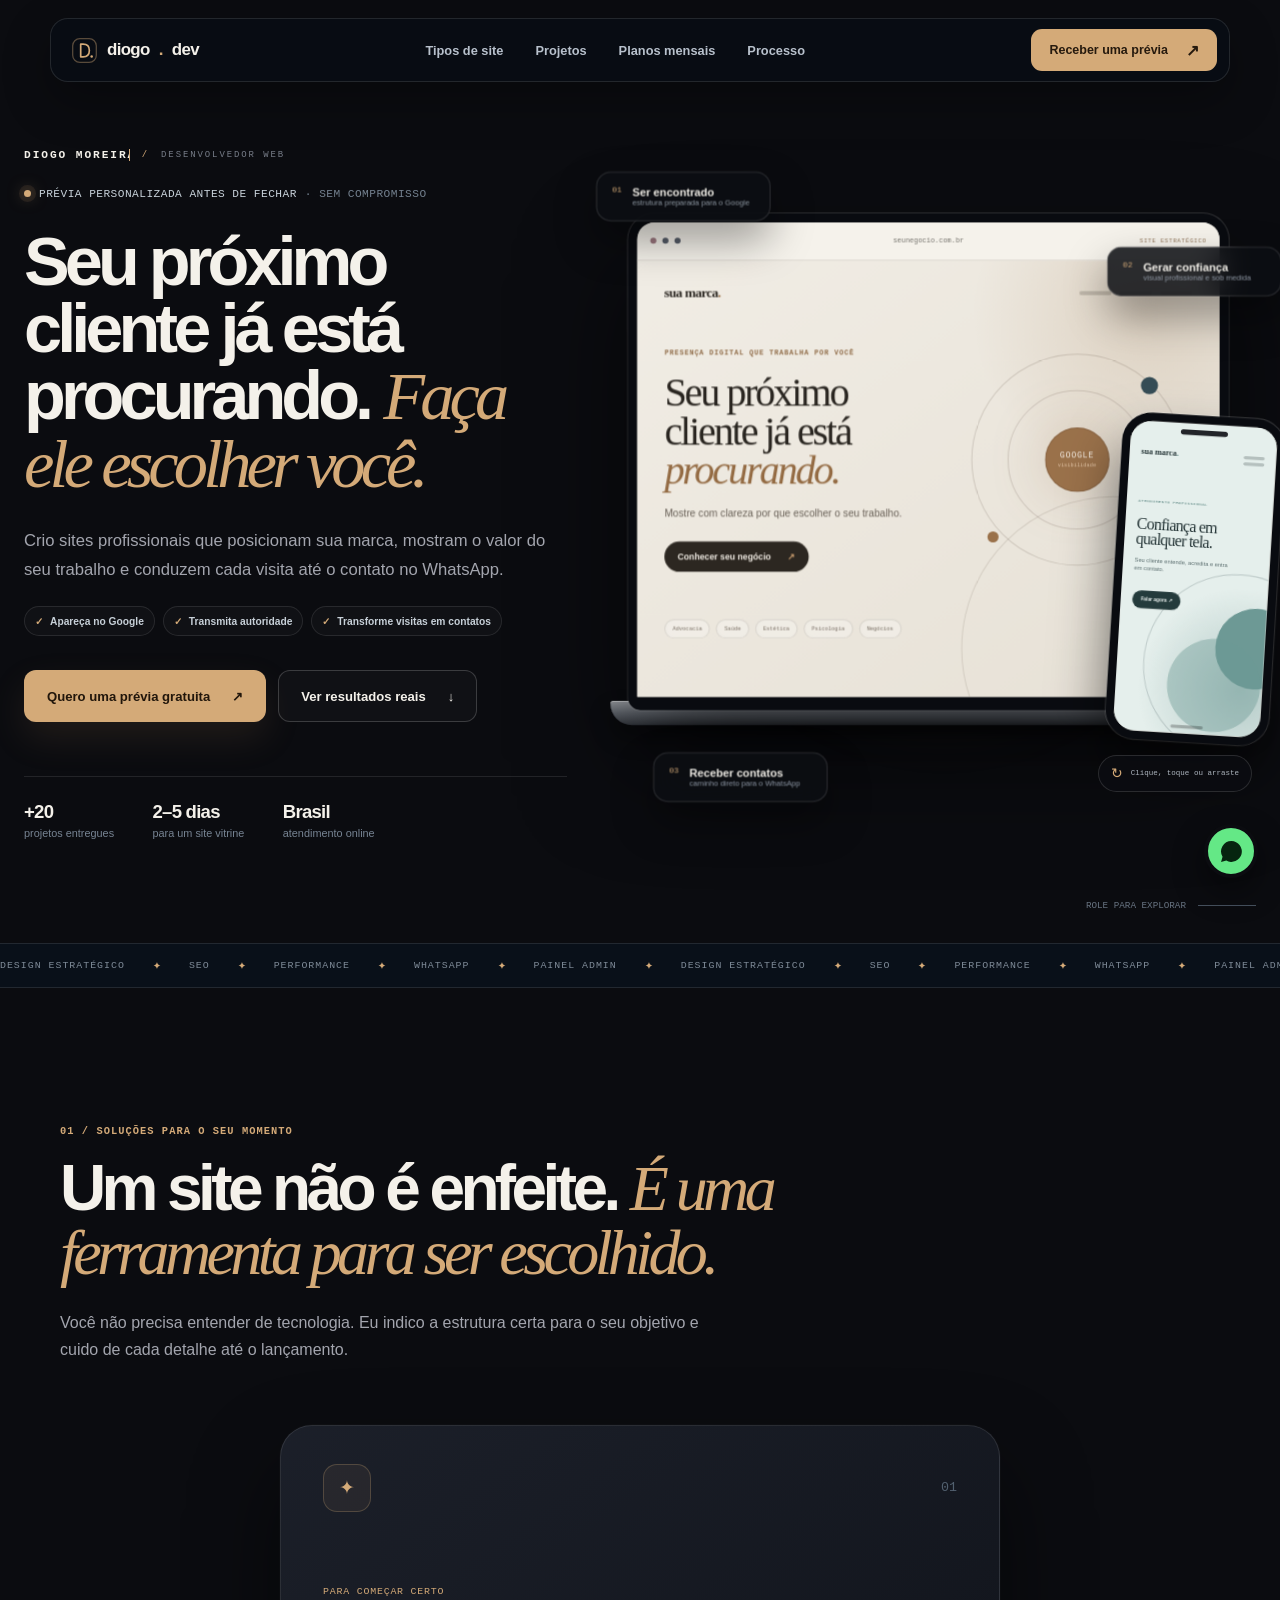
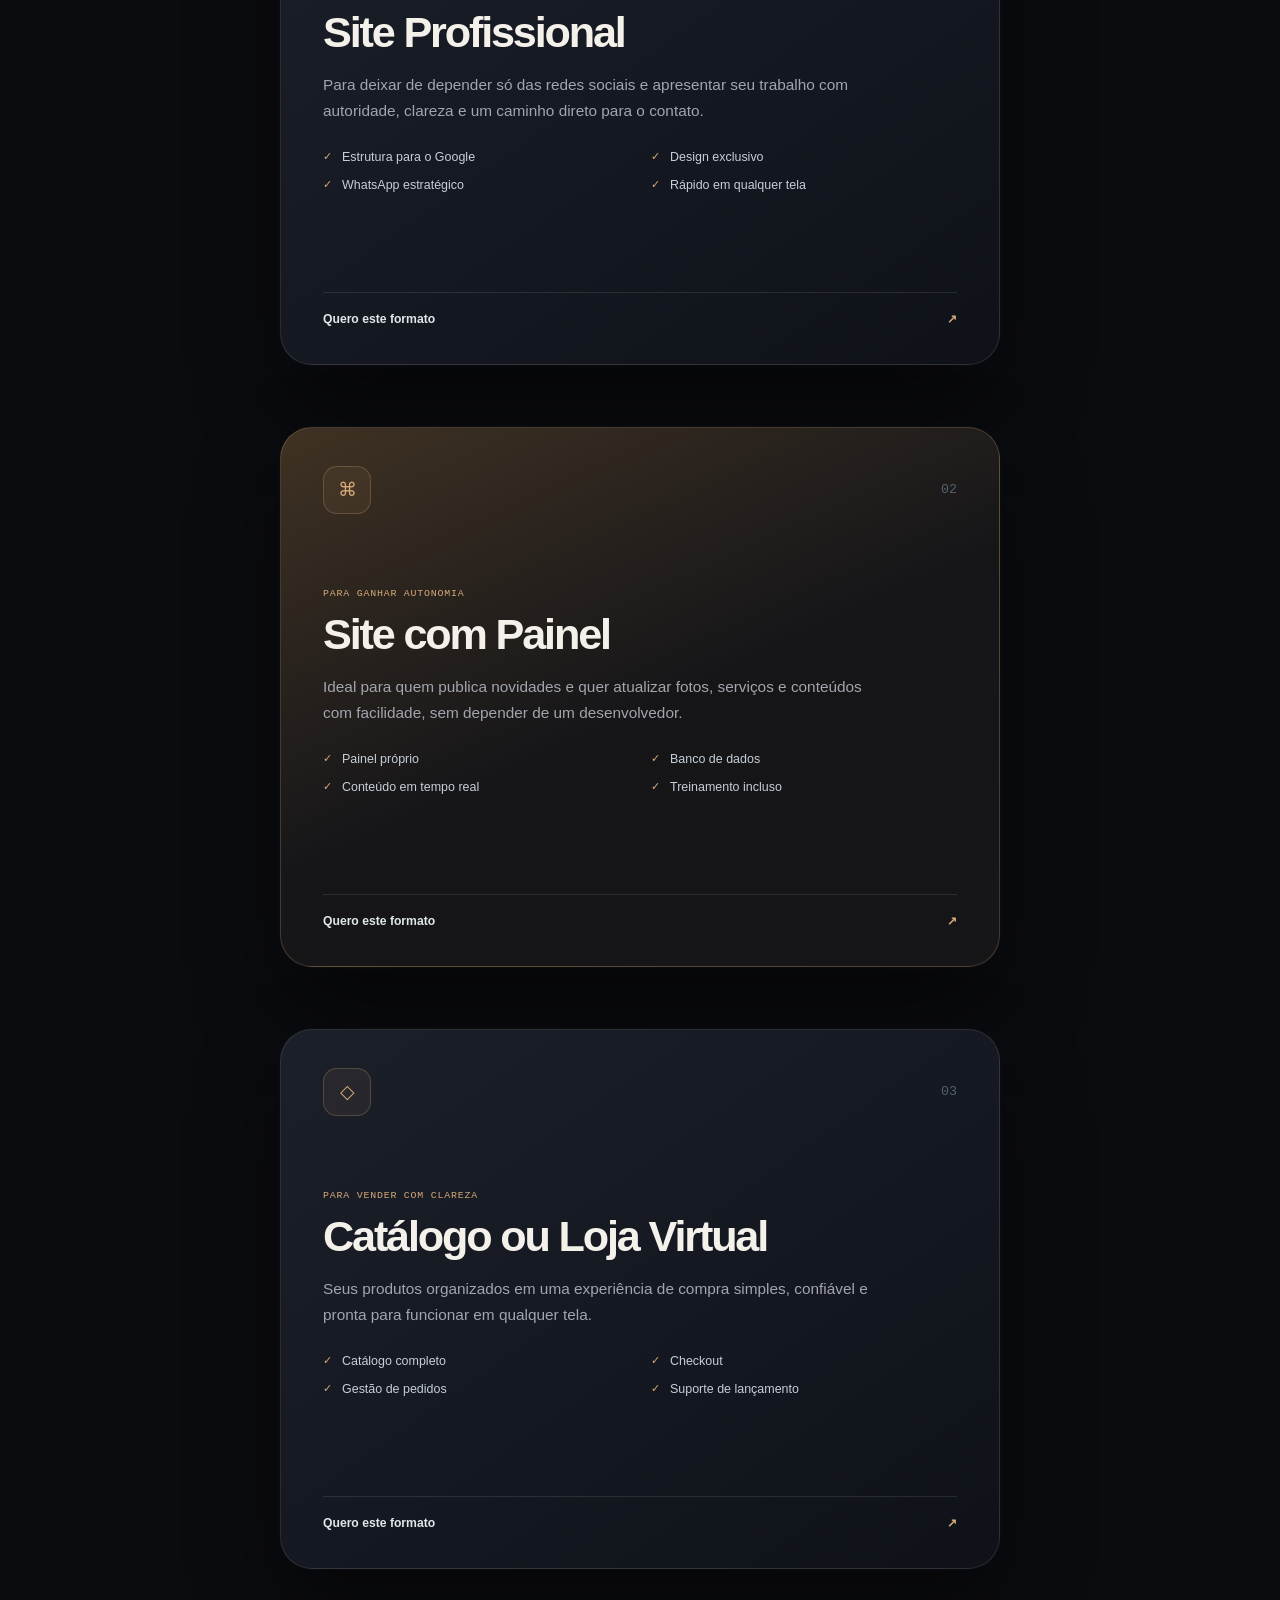
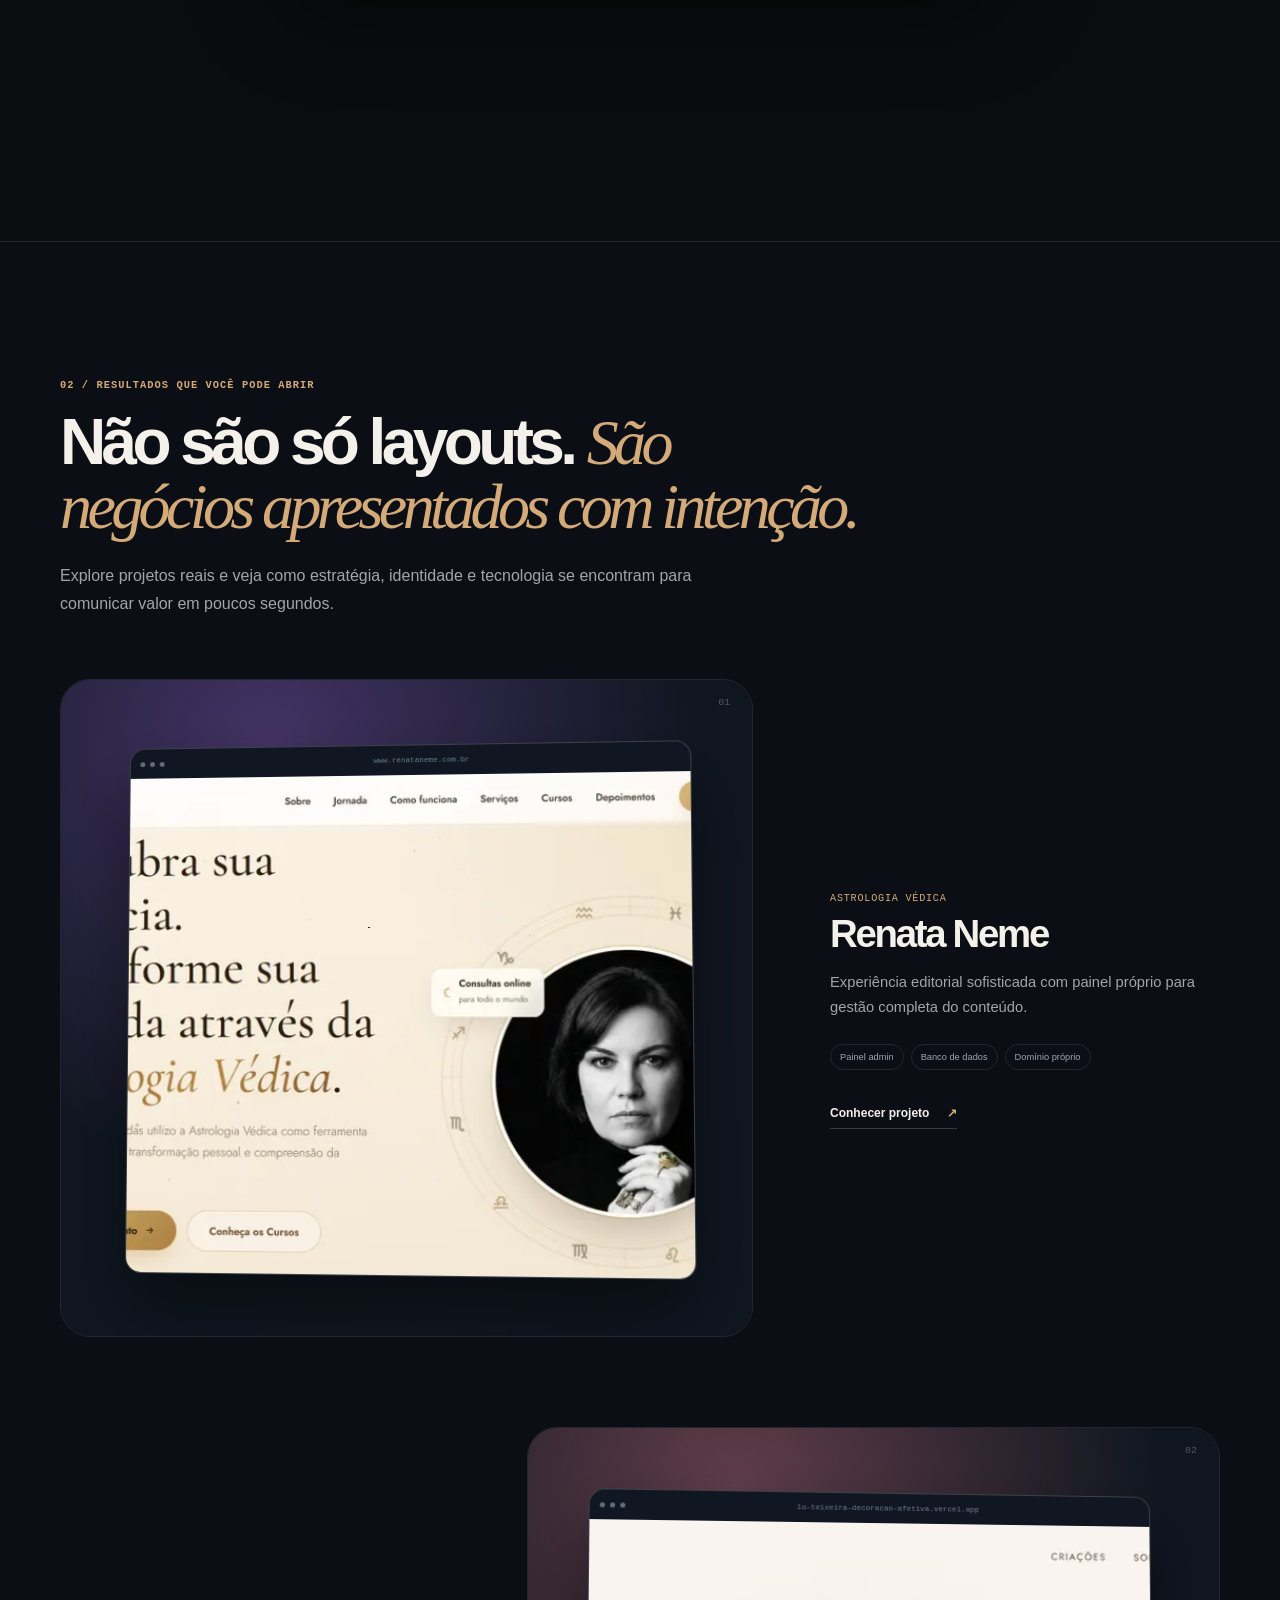
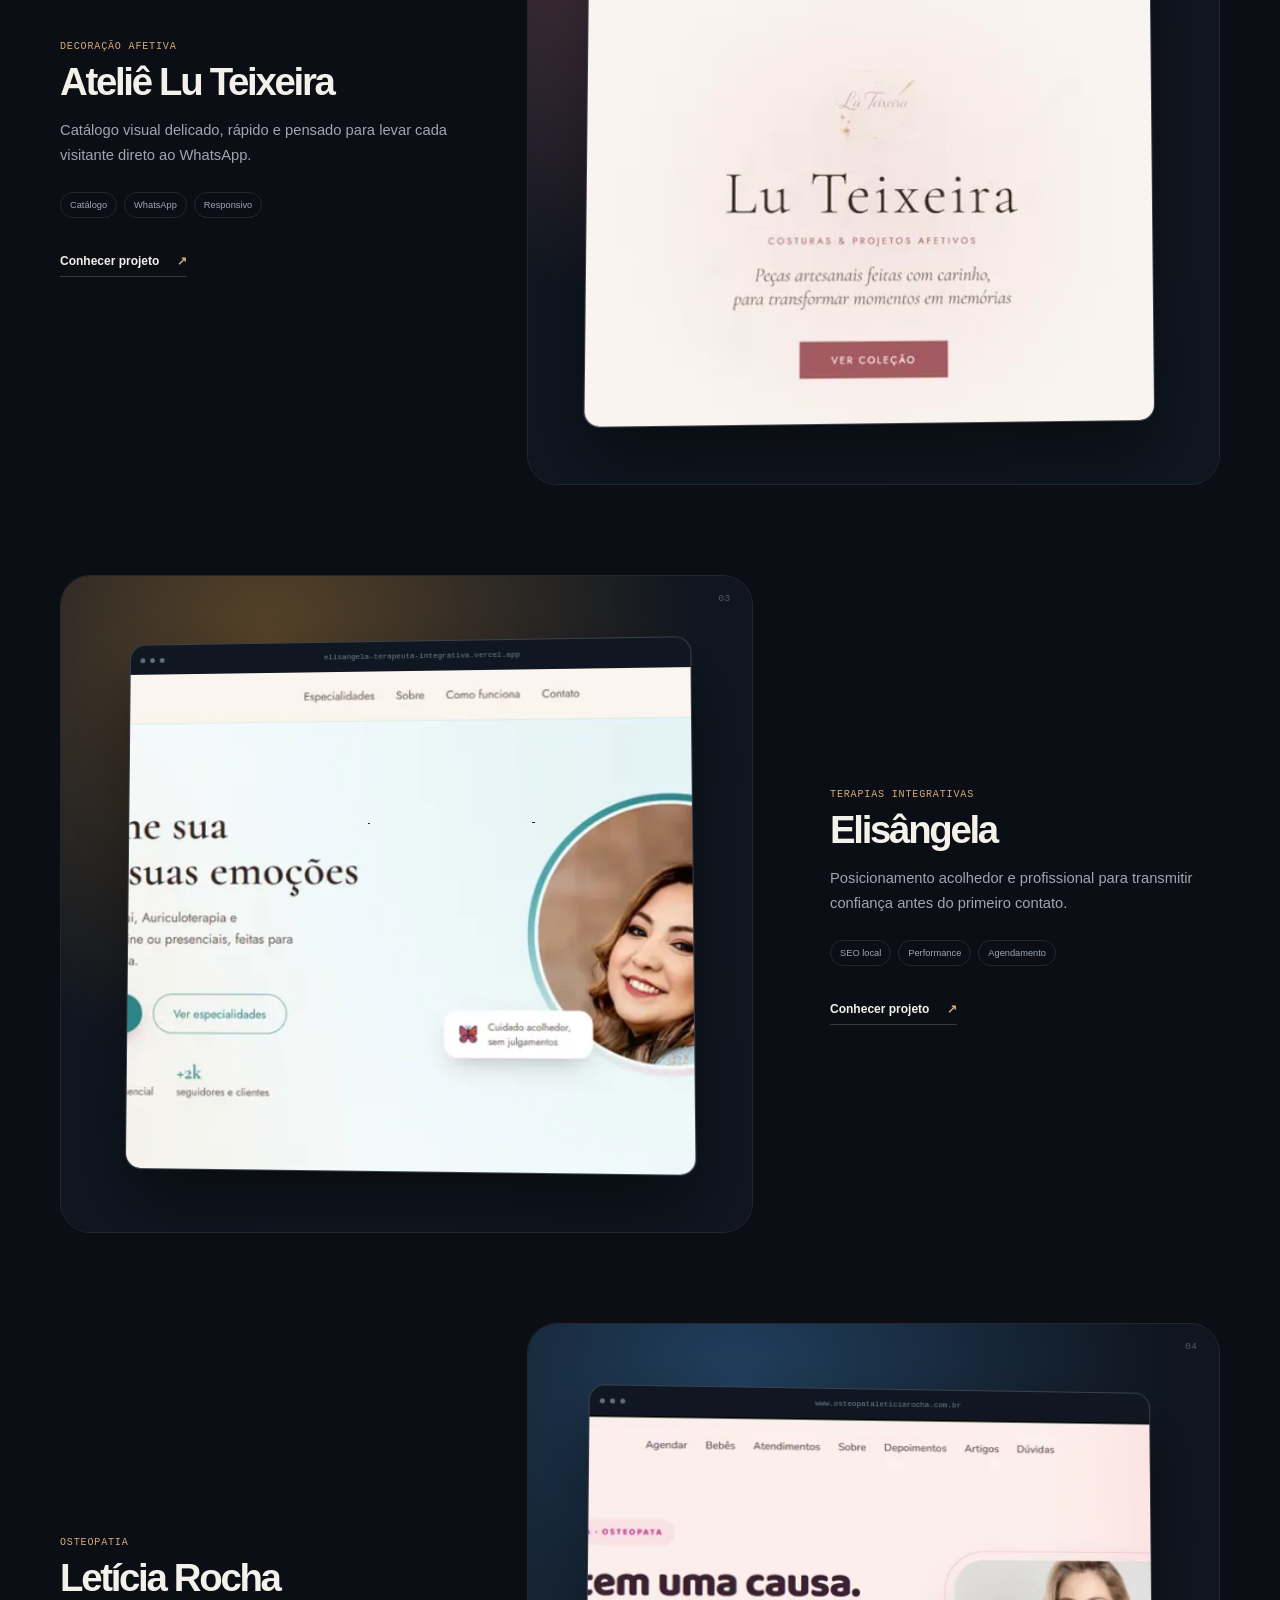
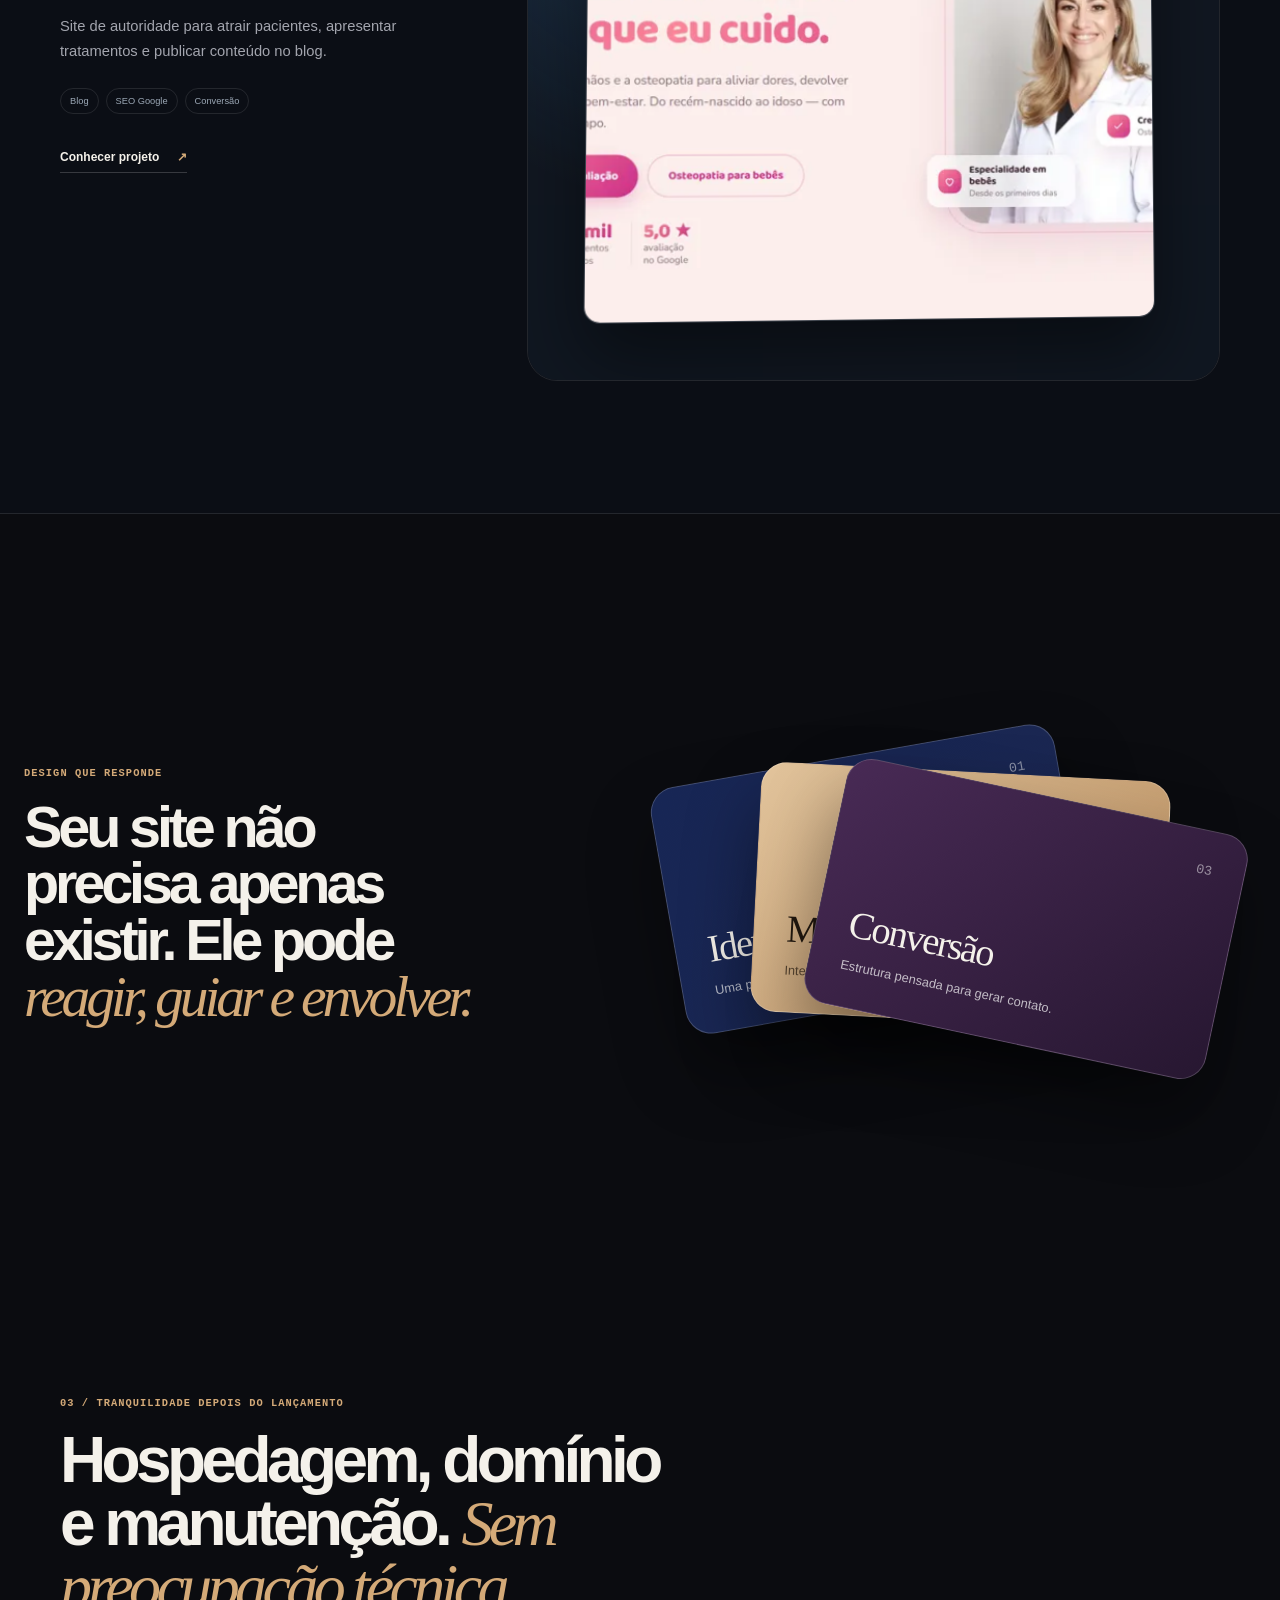
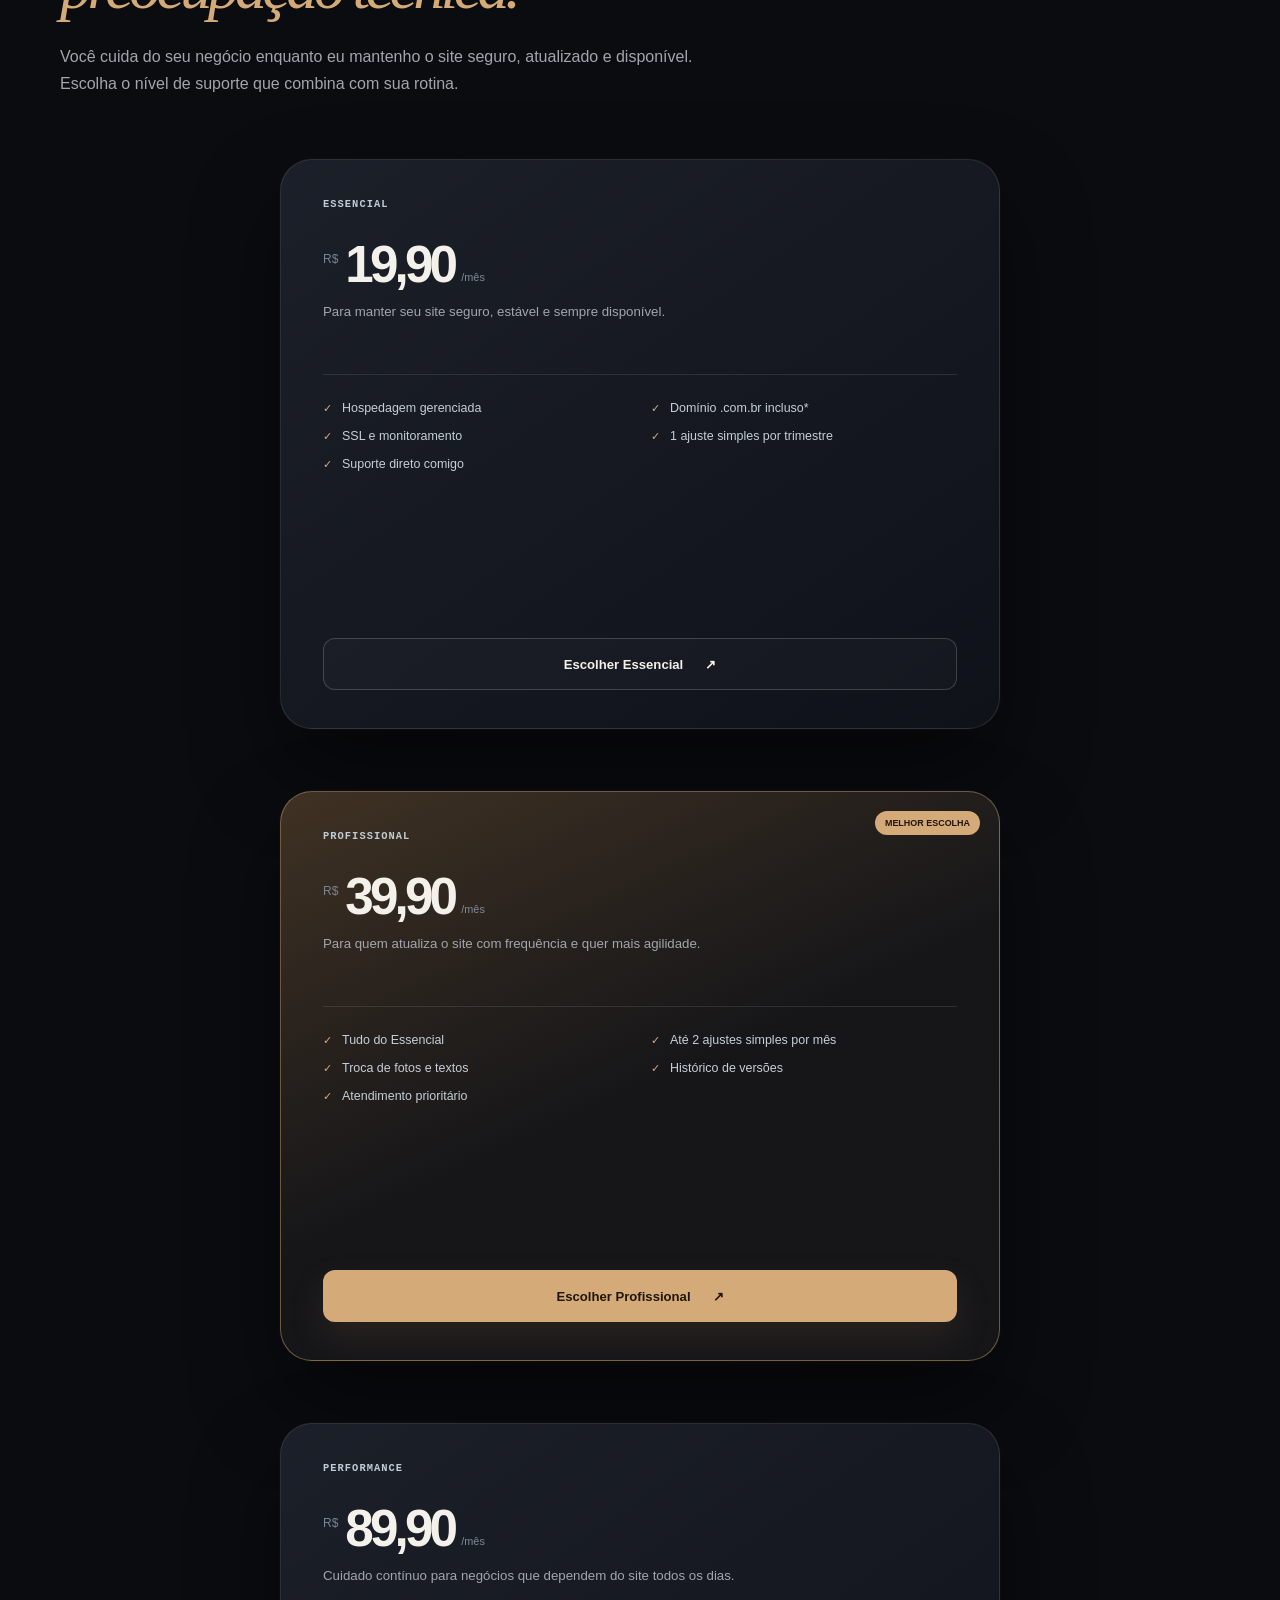
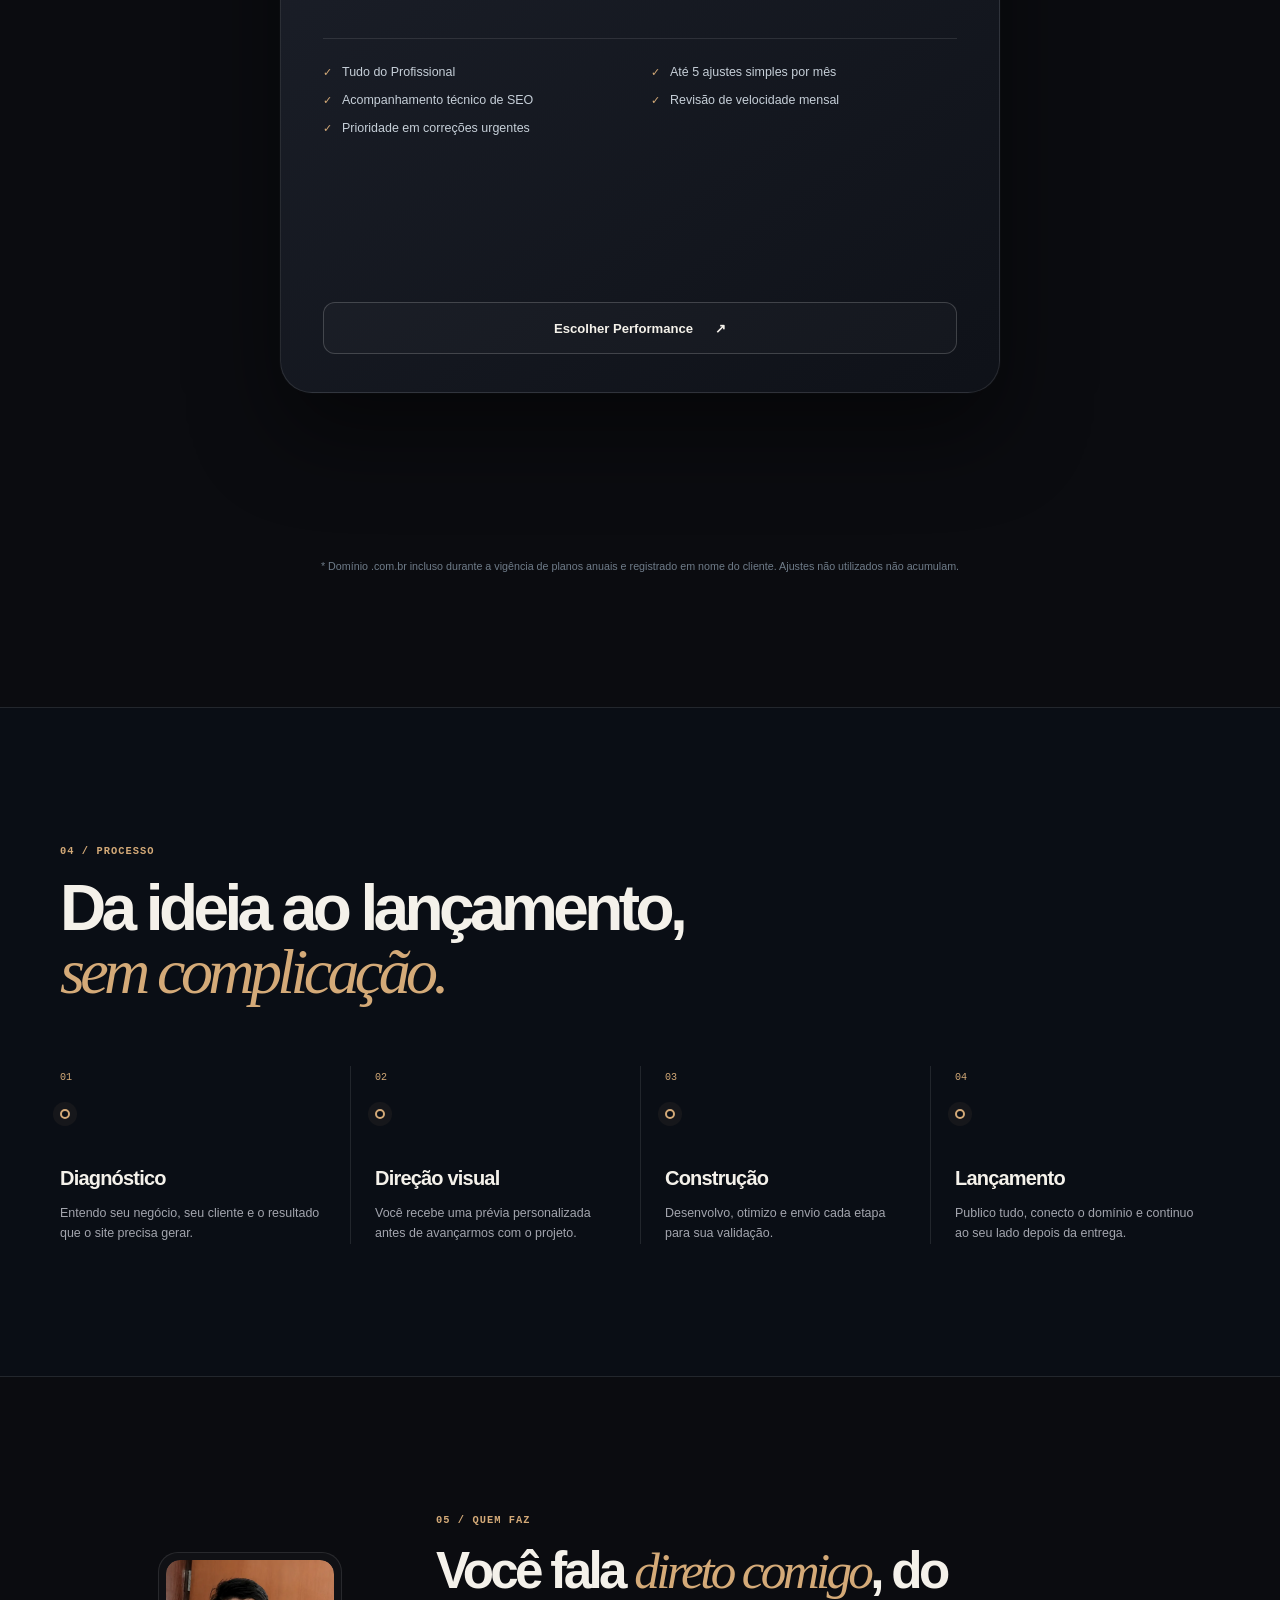
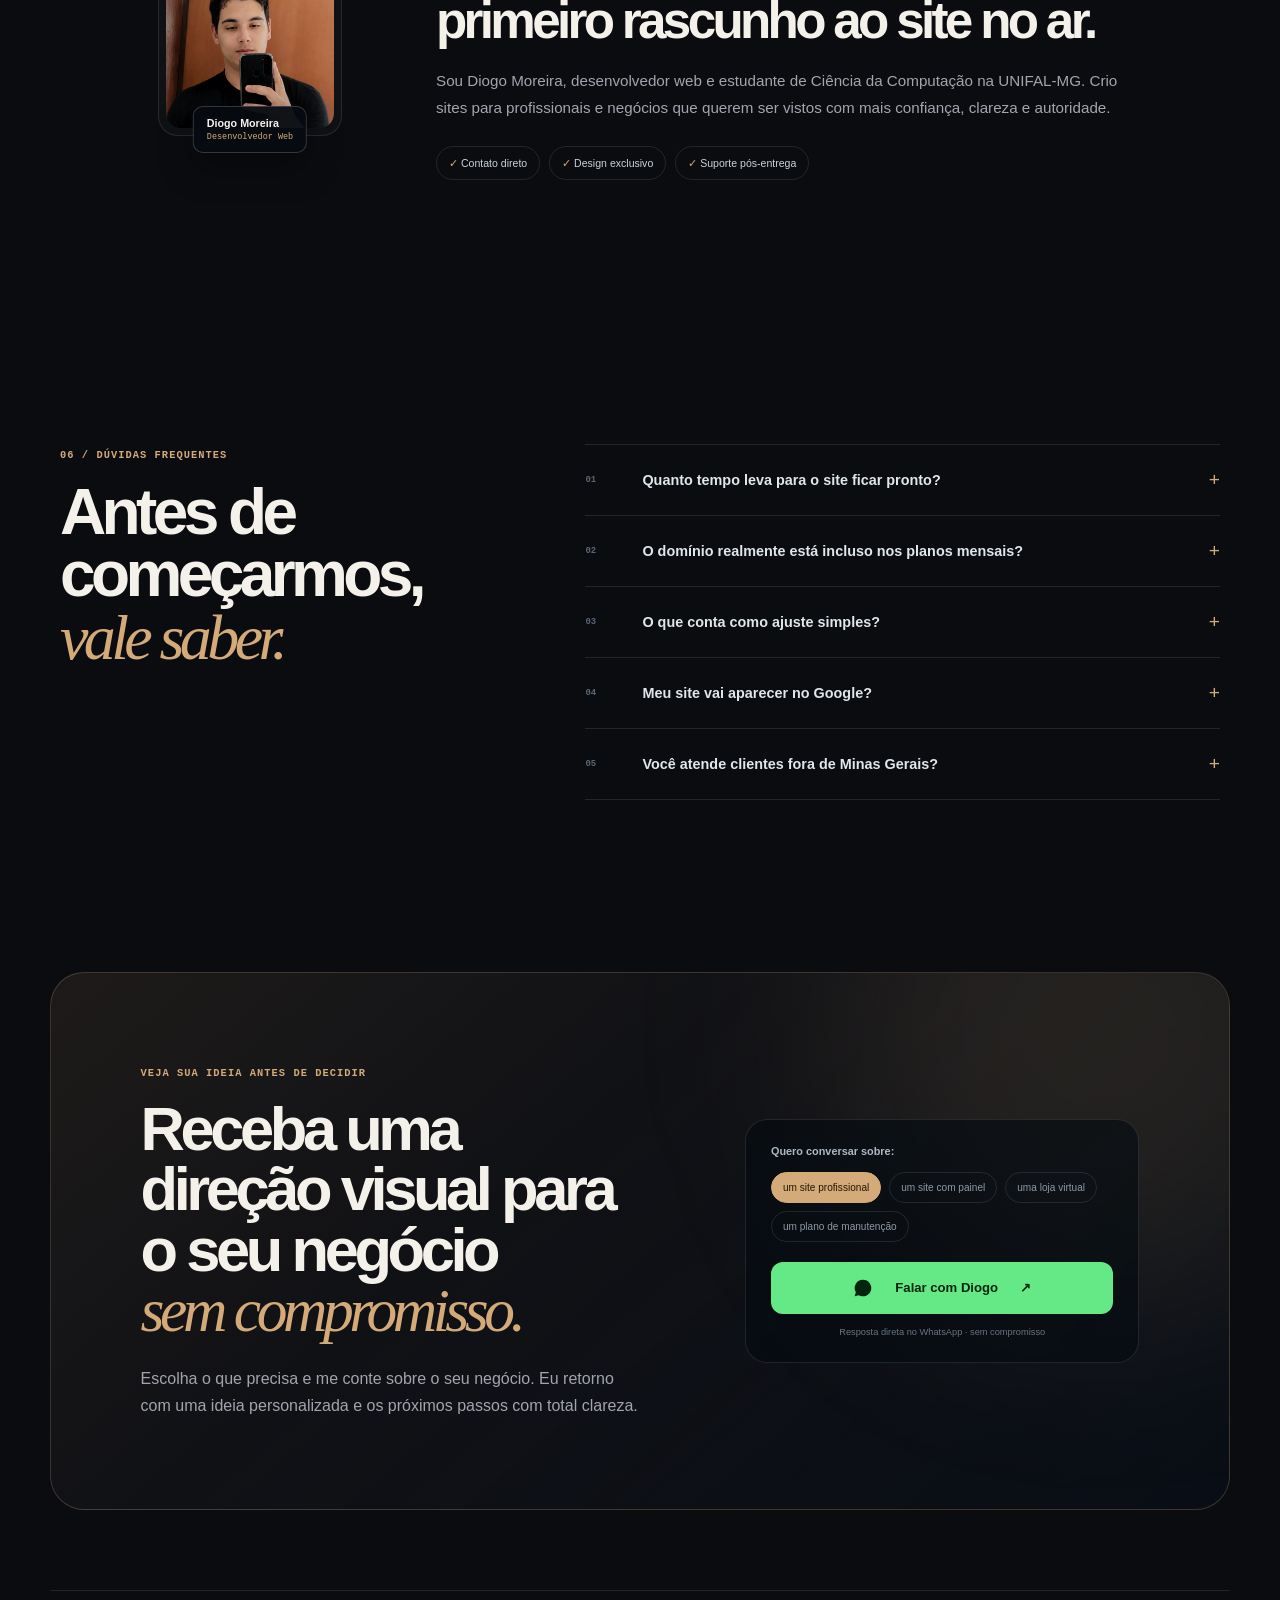
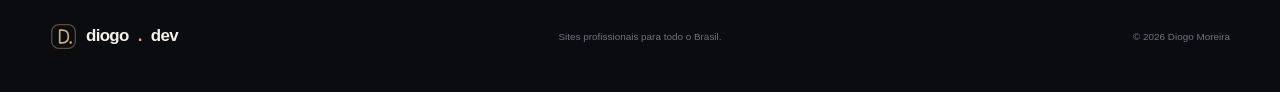
==== index.html @ cd9b3e1e "Update index.html" ====
<!DOCTYPE html>
<html lang="pt-BR">
<head>
  <meta charset="UTF-8">
  <meta name="viewport" content="width=device-width, initial-scale=1.0">
  <title>Criação de Sites Profissionais | Diogo Moreira</title>
  <meta name="description" content="Criação de sites profissionais em Alfenas MG e para todo o Brasil. Sites rápidos, preparados para o Google e pensados para gerar contatos no WhatsApp.">
  <meta name="keywords" content="criação de sites profissionais, desenvolvedor web, site para empresas, site com painel administrativo, landing page profissional, criação de site em Alfenas MG, site otimizado para Google, manutenção de sites, hospedagem de sites com domínio">
  <meta name="author" content="Diogo Moreira">
  <meta name="robots" content="index, follow, max-image-preview:large">
  <meta name="referrer" content="strict-origin-when-cross-origin">
  <meta name="theme-color" content="#0b0c10">
  <meta name="geo.region" content="BR-MG">
  <meta name="geo.placename" content="Alfenas">
  <meta http-equiv="Content-Security-Policy" content="default-src 'self'; img-src 'self' data: https://devdiogomoreira.com.br; style-src 'unsafe-inline'; script-src 'unsafe-inline'; connect-src 'none'; object-src 'none'; base-uri 'none'; form-action 'none'; upgrade-insecure-requests">
  <link rel="canonical" href="https://devdiogomoreira.com.br/">
  <link rel="icon" href="data:image/svg+xml,%3Csvg xmlns='http://www.w3.org/2000/svg' viewBox='0 0 64 64'%3E%3Crect x='4' y='4' width='56' height='56' rx='17' fill='%230b0c10' stroke='%23d4aa78' stroke-width='3'/%3E%3Cpath d='M23 47V17h5.5c9.4 0 15 5.9 15 15s-5.6 15-15 15H23Z' fill='none' stroke='%23d4aa78' stroke-width='4' stroke-linejoin='round'/%3E%3Ccircle cx='49' cy='46' r='3' fill='%23d4aa78'/%3E%3C/svg%3E">
  <link rel="apple-touch-icon" href="data:image/svg+xml,%3Csvg xmlns='http://www.w3.org/2000/svg' viewBox='0 0 64 64'%3E%3Crect width='64' height='64' rx='14' fill='%230b0c10'/%3E%3Cpath d='M23 47V17h5.5c9.4 0 15 5.9 15 15s-5.6 15-15 15H23Z' fill='none' stroke='%23d4aa78' stroke-width='4' stroke-linejoin='round'/%3E%3Ccircle cx='49' cy='46' r='3' fill='%23d4aa78'/%3E%3C/svg%3E">
  <meta property="og:type" content="website">
  <meta property="og:locale" content="pt_BR">
  <meta property="og:title" content="Criação de Sites Profissionais | Diogo Moreira">
  <meta property="og:description" content="Sites profissionais que ajudam seu negócio a ser encontrado, transmitir confiança e receber mais contatos.">
  <meta property="og:url" content="https://devdiogomoreira.com.br/">
  <meta property="og:site_name" content="Diogo Moreira — Desenvolvimento Web">
  <meta property="og:image" content="https://devdiogomoreira.com.br/assets/diogo.webp">
  <meta name="twitter:card" content="summary_large_image">
  <meta name="twitter:title" content="Criação de Sites Profissionais | Diogo Moreira">
  <meta name="twitter:description" content="Sites rápidos, autorais e preparados para o Google.">
  <meta name="twitter:image" content="https://devdiogomoreira.com.br/assets/diogo.webp">
  <script type="application/ld+json">{"@context":"https://schema.org","@graph":[{"@type":"ProfessionalService","@id":"https://devdiogomoreira.com.br/#business","name":"Diogo Moreira — Desenvolvimento Web","url":"https://devdiogomoreira.com.br/","description":"Criação de sites profissionais, landing pages, sites com painel e lojas virtuais para empresas e profissionais em todo o Brasil.","areaServed":{"@type":"Country","name":"Brasil"},"telephone":"+55 35 99967-5196","priceRange":"R$","contactPoint":{"@type":"ContactPoint","contactType":"sales","telephone":"+55 35 99967-5196","areaServed":"BR","availableLanguage":"Portuguese"},"hasOfferCatalog":{"@type":"OfferCatalog","name":"Planos de hospedagem, domínio e manutenção","itemListElement":[{"@type":"Offer","name":"Plano Essencial","price":"19.90","priceCurrency":"BRL","description":"Hospedagem, domínio .com.br, SSL, monitoramento e suporte."},{"@type":"Offer","name":"Plano Profissional","price":"39.90","priceCurrency":"BRL","description":"Manutenção frequente, atualizações e atendimento prioritário."},{"@type":"Offer","name":"Plano Performance","price":"89.90","priceCurrency":"BRL","description":"Cuidado contínuo, acompanhamento de SEO e revisão mensal."}]},"founder":{"@id":"https://devdiogomoreira.com.br/#person"},"sameAs":["https://www.instagram.com/devdiogomoreira/"]},{"@type":"Person","@id":"https://devdiogomoreira.com.br/#person","name":"Diogo Moreira","jobTitle":"Desenvolvedor Web","url":"https://devdiogomoreira.com.br/","alumniOf":{"@type":"CollegeOrUniversity","name":"UNIFAL-MG"},"knowsAbout":["Desenvolvimento Web","Criação de Sites","SEO","UX/UI Design","React","Next.js"]},{"@type":"FAQPage","mainEntity":[{"@type":"Question","name":"Quanto tempo leva para o site ficar pronto?","acceptedAnswer":{"@type":"Answer","text":"Um site vitrine costuma levar de 2 a 5 dias. Projetos com painel ou loja virtual recebem prazo conforme o escopo."}},{"@type":"Question","name":"O domínio está incluso nos planos mensais?","acceptedAnswer":{"@type":"Answer","text":"O domínio .com.br está incluso nos planos com contratação anual e fica registrado em nome do cliente."}},{"@type":"Question","name":"Meu site vai aparecer no Google?","acceptedAnswer":{"@type":"Answer","text":"O site é entregue com estrutura técnica de SEO, carregamento rápido, títulos, descrições e organização corretos."}}]}]}</script>
  <style>
:root {
  --bg: #0b0c10;
  --bg-soft: #101219;
  --surface: #151922;
  --surface-2: #1a202b;
  --line: rgba(255, 255, 255, 0.1);
  --line-strong: rgba(255, 255, 255, 0.18);
  --text: #f4f1ea;
  --muted: #a3a5ae;
  --mint: #d4aa78;
  --mint-bright: #ecd0ab;
  --mint-dark: #2f2115;
  --blue: #8392b9;
  --serif: Georgia, "Times New Roman", serif;
  --sans: Inter, ui-sans-serif, -apple-system, BlinkMacSystemFont, "Segoe UI", sans-serif;
  --mono: "SFMono-Regular", Consolas, "Liberation Mono", monospace;
  --radius: 26px;
}

* {
  box-sizing: border-box;
}

html {
  scroll-behavior: smooth;
  scroll-padding-top: 90px;
  background: var(--bg);
}

body {
  margin: 0;
  overflow-x: hidden;
  background:
    radial-gradient(circle at 50% -20%, rgba(212, 170, 120, 0.09), transparent 32rem),
    var(--bg);
  color: var(--text);
  font-family: var(--sans);
  -webkit-font-smoothing: antialiased;
}

::selection {
  color: #25190e;
  background: var(--mint);
}

a {
  color: inherit;
  text-decoration: none;
}

button,
input {
  font: inherit;
}

img {
  display: block;
  max-width: 100%;
}

/* ===== Abertura da marca ===== */
.intro-veil {
  position: fixed;
  inset: 0;
  z-index: 200;
  display: grid;
  place-items: center;
  background: #0a0b0f;
  animation: veil-out .6s 2.2s cubic-bezier(.4, 0, .2, 1) forwards;
}

.intro-veil::before {
  position: absolute;
  inset: 0;
  content: "";
  background: radial-gradient(circle at 50% 46%, rgba(212, 170, 120, .14), transparent 46%);
}

.intro-veil.is-hidden { display: none; }

.intro-mark {
  position: relative;
  display: grid;
  justify-items: center;
  gap: 15px;
  padding: 0 24px;
}

.intro-logo { width: 70px; height: 70px; color: var(--mint); }
.intro-logo .mark-frame { stroke-dasharray: 260; stroke-dashoffset: 260; animation: mark-draw .95s .1s cubic-bezier(.5,0,.2,1) forwards; }
.intro-logo .mark-letter { stroke-dasharray: 175; stroke-dashoffset: 175; animation: mark-draw .8s .4s cubic-bezier(.5,0,.2,1) forwards; }
.intro-logo .mark-dot { opacity: 0; transform-box: fill-box; transform-origin: center; animation: mark-dot .4s 1.05s ease forwards; }

.intro-name {
  position: relative;
  width: max-content;
  max-width: 100%;
  margin: 4px 0 0;
  font-size: clamp(1.55rem, 7.4vw, 2.5rem);
  font-weight: 640;
  letter-spacing: -.05em;
}

.intro-name span { display: block; clip-path: inset(0 100% 0 0); animation: name-reveal .95s .7s steps(13, end) forwards; }
.intro-name::after {
  position: absolute;
  top: 9%;
  bottom: 9%;
  left: 0;
  width: 2px;
  content: "";
  background: var(--mint);
  animation: name-caret .95s .7s steps(13, end) forwards, caret-blink .5s step-end 7;
}

.intro-line { width: 0; height: 1px; background: linear-gradient(90deg, transparent, var(--mint), transparent); animation: line-grow .7s 1.35s cubic-bezier(.3,.8,.3,1) forwards; }

.intro-role {
  margin: 0;
  color: #7d8794;
  font-family: var(--mono);
  font-size: .58rem;
  letter-spacing: .32em;
  text-transform: uppercase;
  opacity: 0;
  animation: role-fade .5s 1.6s ease forwards;
}

body.is-loading { overflow: hidden; }

html.js body:not(.intro-done) .hero-copy,
html.js body:not(.intro-done) .typed-name,
html.js body:not(.intro-done) .typed-role { animation-play-state: paused; }

.ambient {
  position: fixed;
  inset: 0;
  z-index: -1;
  overflow: hidden;
  pointer-events: none;
}

.ambient::after {
  position: absolute;
  inset: 0;
  content: "";
  opacity: 0.08;
  background-image: linear-gradient(rgba(255,255,255,.07) 1px, transparent 1px), linear-gradient(90deg, rgba(255,255,255,.07) 1px, transparent 1px);
  background-size: 72px 72px;
  -webkit-mask-image: linear-gradient(to bottom, black, transparent 62%);
  mask-image: linear-gradient(to bottom, black, transparent 62%);
}

.ambient i {
  position: absolute;
  width: 28rem;
  aspect-ratio: 1;
  border-radius: 50%;
  filter: blur(100px);
  opacity: 0.08;
}

.ambient i:nth-child(1) { top: 8%; left: -15rem; background: var(--mint); }
.ambient i:nth-child(2) { top: 38%; right: -17rem; background: #66779f; }
.ambient i:nth-child(3) { bottom: 3%; left: 30%; background: #8e748d; }

.site-header {
  position: fixed;
  z-index: 80;
  top: 18px;
  left: 50%;
  display: grid;
  grid-template-columns: auto 1fr auto;
  align-items: center;
  width: min(1180px, calc(100% - 36px));
  min-height: 64px;
  padding: 0 12px 0 20px;
  border: 1px solid rgba(255,255,255,.11);
  border-radius: 18px;
  background: rgba(8, 13, 21, 0.79);
  box-shadow: 0 18px 48px rgba(0,0,0,.3);
  backdrop-filter: blur(18px);
  transform: translateX(-50%);
}

.brand {
  display: inline-flex;
  align-items: center;
  gap: 9px;
  font-size: 1.06rem;
  font-weight: 800;
  letter-spacing: -.04em;
}

.brand span {
  color: var(--mint);
}

.brand-mark {
  width: 27px;
  height: 27px;
  flex: none;
  color: var(--mint);
}

.nav {
  display: flex;
  justify-content: center;
  gap: clamp(18px, 2.5vw, 36px);
}

.nav a {
  position: relative;
  color: #b8c1cc;
  font-size: .8rem;
  font-weight: 600;
}

.nav a::after {
  position: absolute;
  right: 0;
  bottom: -8px;
  left: 0;
  height: 1px;
  content: "";
  background: var(--mint);
  transform: scaleX(0);
  transform-origin: right;
  transition: transform .25s ease;
}

.nav a:hover { color: white; }
.nav a:hover::after { transform: scaleX(1); transform-origin: left; }

.header-cta {
  display: inline-flex;
  align-items: center;
  gap: 18px;
  min-height: 42px;
  padding: 0 18px;
  border-radius: 11px;
  color: #261a0e;
  background: var(--mint);
  font-size: .78rem;
  font-weight: 800;
  transition: transform .2s ease, background .2s ease;
}

.header-cta:hover { background: var(--mint-bright); transform: translateY(-2px); }
.header-cta span { font-size: 1rem; }

.menu-button {
  display: none;
  width: 42px;
  height: 42px;
  padding: 0;
  border: 1px solid var(--line);
  border-radius: 11px;
  background: transparent;
}

.menu-button span {
  display: block;
  width: 18px;
  height: 1px;
  margin: 5px auto;
  background: white;
}

main { overflow: clip; }

.hero {
  position: relative;
  display: grid;
  grid-template-columns: minmax(0, .93fr) minmax(480px, 1.07fr);
  gap: clamp(42px, 5vw, 88px);
  align-items: center;
  width: min(1240px, calc(100% - 48px));
  min-height: 100svh;
  margin: 0 auto;
  padding: 144px 0 104px;
}

.hero-copy {
  position: relative;
  z-index: 4;
  animation: rise .8s .05s both cubic-bezier(.2,.7,.2,1);
}

.type-signature {
  display: flex;
  align-items: center;
  gap: 12px;
  min-height: 22px;
  margin-bottom: 17px;
  font-family: var(--mono);
  letter-spacing: .12em;
}

.typed-name {
  display: inline-block;
  width: 0;
  max-width: 100%;
  overflow: hidden;
  border-right: 1px solid var(--mint);
  color: var(--text);
  font-size: .7rem;
  font-weight: 800;
  white-space: nowrap;
  animation: type-name 1.45s .25s steps(13, end) forwards, caret .65s step-end 4;
}

.typed-role {
  color: #777d88;
  font-size: .56rem;
  opacity: 0;
  transform: translateX(-8px);
  animation: role-in .5s 1.8s ease forwards;
}

.typed-role::before {
  margin-right: 12px;
  color: var(--mint);
  content: "/";
}

.availability {
  display: inline-flex;
  align-items: center;
  gap: 8px;
  margin-bottom: 28px;
  color: #c8d2da;
  font-family: var(--mono);
  font-size: .7rem;
  letter-spacing: .04em;
  text-transform: uppercase;
}

.availability i {
  width: 7px;
  height: 7px;
  border-radius: 50%;
  background: var(--mint);
  box-shadow: 0 0 0 5px rgba(212,170,120,.1), 0 0 16px rgba(212,170,120,.7);
}

.availability span { color: #74818f; }

.hero h1,
.section-heading h2,
.band-copy h2,
.about-copy h2,
.contact h2 {
  margin: 0;
  font-size: clamp(3rem, 5.35vw, 5.25rem);
  font-weight: 620;
  line-height: .98;
  letter-spacing: -.072em;
  text-wrap: balance;
}

h1 em,
h2 em {
  color: var(--mint);
  font-family: var(--serif);
  font-weight: 400;
}

.hero-copy > p {
  max-width: 610px;
  margin: 28px 0 0;
  color: var(--muted);
  font-size: clamp(1rem, 1.3vw, 1.15rem);
  line-height: 1.75;
}

.hero-benefits {
  display: flex;
  flex-wrap: wrap;
  gap: 8px;
  margin-top: 22px;
}

.hero-benefits span {
  display: inline-flex;
  align-items: center;
  gap: 7px;
  padding: 8px 10px;
  border: 1px solid var(--line);
  border-radius: 999px;
  color: #c7d0d8;
  background: rgba(255,255,255,.022);
  font-size: .64rem;
  font-weight: 700;
}

.hero-benefits span::before {
  color: var(--mint);
  content: "✓";
}

.hero-actions {
  display: flex;
  flex-wrap: wrap;
  gap: 12px;
  margin-top: 34px;
}

.button {
  display: inline-flex;
  align-items: center;
  justify-content: center;
  gap: 22px;
  min-height: 52px;
  padding: 0 22px;
  border: 1px solid transparent;
  border-radius: 12px;
  font-size: .82rem;
  font-weight: 800;
  transition: transform .22s ease, border-color .22s ease, background .22s ease;
}

.button:hover { transform: translateY(-3px); }
.button-primary { color: #21160b; background: var(--mint); box-shadow: 0 16px 36px rgba(178,132,82,.13); }
.button-primary:hover { background: var(--mint-bright); }
.button-ghost { border-color: var(--line-strong); background: rgba(255,255,255,.025); }
.button-ghost:hover { border-color: rgba(212,170,120,.45); background: rgba(212,170,120,.05); }

.hero-proof {
  display: flex;
  gap: clamp(22px, 3vw, 44px);
  margin-top: 54px;
  padding-top: 24px;
  border-top: 1px solid var(--line);
}

.hero-proof div { display: grid; gap: 4px; }
.hero-proof strong { font-size: 1.16rem; letter-spacing: -.04em; }
.hero-proof span { color: #778493; font-size: .68rem; }

.browser-dots { display: flex; gap: 6px; }
.browser-dots i { width: 6px; height: 6px; border-radius: 50%; background: #565d69; }
.browser-dots i:first-child { background: #9d7880; }

.hero-scroll {
  position: absolute;
  right: 0;
  bottom: 32px;
  display: flex;
  align-items: center;
  gap: 12px;
  color: #687482;
  font-family: var(--mono);
  font-size: .58rem;
  text-transform: uppercase;
}
.hero-scroll i { display: block; width: 58px; height: 1px; background: #46515e; }

.marquee {
  overflow: hidden;
  padding: 16px 0;
  border-block: 1px solid var(--line);
  background: #091019;
}
.marquee > div {
  display: flex;
  gap: 28px;
  width: max-content;
  animation: marquee 34s linear infinite;
}
.marquee span { color: #7f8b98; font-family: var(--mono); font-size: .62rem; letter-spacing: .1em; }
.marquee b { color: var(--mint); font-size: .58rem; }

.section {
  width: min(1160px, calc(100% - 48px));
  margin: 0 auto;
  padding: 132px 0;
}

.section-heading {
  max-width: 770px;
  margin-bottom: 62px;
}

.kicker {
  display: inline-block;
  margin-bottom: 20px;
  color: var(--mint);
  font-family: var(--mono);
  font-size: .65rem;
  font-weight: 700;
  letter-spacing: .1em;
  text-transform: uppercase;
}

.section-heading h2,
.band-copy h2,
.about-copy h2,
.contact h2 {
  font-size: clamp(2.7rem, 5vw, 4.85rem);
}

.section-heading > p {
  max-width: 650px;
  margin: 24px 0 0;
  color: var(--muted);
  font-size: 1rem;
  line-height: 1.7;
}

[data-reveal] {
  opacity: 0;
  transform: translateY(34px);
  transition: opacity .7s var(--delay, 0ms) cubic-bezier(.2,.7,.2,1), transform .7s var(--delay, 0ms) cubic-bezier(.2,.7,.2,1);
}
[data-reveal].is-visible { opacity: 1; transform: none; }

.service-grid,
.care-grid {
  display: grid;
  grid-template-columns: repeat(3, minmax(0, 1fr));
  gap: 14px;
}

.stack-flow {
  grid-template-columns: minmax(0, 1fr);
  gap: 52px;
  width: min(920px, 100%);
  margin-inline: auto;
  padding-bottom: 108px;
}

.stack-flow .stacking-card {
  position: sticky;
  top: var(--stack-top, 104px);
  z-index: calc(10 + var(--stack-index, 0));
  min-height: 480px;
  box-shadow: 0 34px 78px rgba(0,0,0,.38), 0 0 0 1px rgba(255,255,255,.018);
  filter: brightness(var(--stack-dim, 1));
  transform: scale(var(--stack-scale, 1));
  transform-origin: center top;
}

.stack-flow .stacking-card:hover {
  transform: scale(var(--stack-scale, 1)) translateY(-4px);
}

.stack-flow .service-card,
.stack-flow .care-card {
  background: linear-gradient(145deg, rgba(28,32,42,.98), rgba(15,18,25,.98));
  backdrop-filter: blur(18px);
}

.stack-flow .service-card.featured,
.stack-flow .care-card.featured {
  background: linear-gradient(155deg, rgba(65,51,36,.98), rgba(22,22,25,.98) 52%);
}

.service-card {
  position: relative;
  display: flex;
  min-height: 505px;
  flex-direction: column;
  padding: 28px;
  overflow: hidden;
  border: 1px solid var(--line);
  border-radius: var(--radius);
  background: linear-gradient(145deg, rgba(255,255,255,.035), rgba(255,255,255,.012));
  transition: border-color .28s ease, transform .28s ease, background .28s ease;
}

.service-card::before {
  position: absolute;
  inset: 0;
  content: "";
  opacity: 0;
  background: radial-gradient(circle at 20% 5%, rgba(212,170,120,.14), transparent 35%);
  transition: opacity .3s ease;
}

.service-card:hover { border-color: rgba(212,170,120,.35); background: rgba(212,170,120,.025); transform: translateY(-7px); }
.service-card:hover::before { opacity: 1; }
.service-card.featured { border-color: rgba(212,170,120,.24); background: linear-gradient(160deg, rgba(212,170,120,.075), rgba(255,255,255,.015) 48%); }
.service-card > * { position: relative; }
.service-top { display: flex; align-items: center; justify-content: space-between; margin-bottom: 62px; }
.service-top > span { display: grid; place-items: center; width: 48px; height: 48px; border: 1px solid rgba(212,170,120,.25); border-radius: 14px; color: var(--mint); background: rgba(212,170,120,.07); font-size: 1.2rem; }
.service-top small { color: #52606f; font-family: var(--mono); }
.service-label { margin: 0 0 8px !important; color: var(--mint) !important; font-family: var(--mono); font-size: .62rem !important; letter-spacing: .08em; text-transform: uppercase; }
.service-card h3 { margin: 0; font-size: 1.72rem; letter-spacing: -.05em; }
.service-card > p { margin: 15px 0 0; color: var(--muted); font-size: .9rem; line-height: 1.65; }
.service-card ul,
.care-card ul { display: grid; gap: 11px; margin: 27px 0 30px; padding: 0; list-style: none; }
.service-card li,
.care-card li { display: flex; align-items: center; gap: 10px; color: #c6cfd8; font-size: .78rem; }
.service-card li::before,
.care-card li::before { content: "✓"; color: var(--mint); font-size: .7rem; }
.service-card > a { display: flex; align-items: center; justify-content: space-between; margin-top: auto; padding-top: 19px; border-top: 1px solid var(--line); color: #dfe7ea; font-size: .76rem; font-weight: 750; }
.service-card > a span { color: var(--mint); transition: transform .2s ease; }
.service-card > a:hover span { transform: translate(3px,-3px); }

.projects {
  width: 100%;
  padding-inline: max(24px, calc((100vw - 1160px) / 2));
  border-block: 1px solid var(--line);
  background: rgba(11,17,27,.55);
}

.project-list { display: grid; gap: 90px; }

.project-row {
  display: grid;
  grid-template-columns: minmax(0, 1.28fr) minmax(270px, .72fr);
  gap: clamp(32px, 6vw, 80px);
  align-items: center;
}

.project-row:nth-child(even) { grid-template-columns: minmax(270px, .72fr) minmax(0, 1.28fr); }
.project-row:nth-child(even) .project-visual { order: 2; }
.project-row.from-left { transform: translateX(-70px); }
.project-row.from-right { transform: translateX(70px); }
.project-row.is-visible { transform: translateX(0); }

.project-visual {
  position: relative;
  min-height: 430px;
  padding: clamp(34px, 5vw, 62px);
  overflow: hidden;
  border: 1px solid rgba(255,255,255,.1);
  border-radius: 30px;
  isolation: isolate;
}

.project-visual::before {
  position: absolute;
  inset: 0;
  z-index: -1;
  content: "";
  opacity: .86;
  background: radial-gradient(circle at 30% 10%, var(--project-color), transparent 56%), #111822;
}
.project-visual.violet { --project-color: rgba(126,85,180,.56); }
.project-visual.rose { --project-color: rgba(199,112,128,.52); }
.project-visual.amber { --project-color: rgba(176,123,55,.52); }
.project-visual.blue { --project-color: rgba(56,115,172,.52); }

.project-browser {
  overflow: hidden;
  border: 1px solid rgba(255,255,255,.18);
  border-radius: 16px;
  background: #101722;
  box-shadow: 0 35px 70px rgba(0,0,0,.45);
  transform: perspective(1000px) rotateX(2deg) rotateY(-3deg);
  transition: transform .45s cubic-bezier(.2,.7,.2,1);
}
.project-row:nth-child(even) .project-browser { transform: perspective(1000px) rotateX(2deg) rotateY(3deg); }
.project-row:hover .project-browser { transform: perspective(1000px) rotateX(0) rotateY(0) translateY(-8px) scale(1.015); }
.project-browser > div { display: flex; align-items: center; gap: 5px; height: 30px; padding: 0 10px; }
.project-browser > div i { width: 5px; height: 5px; border-radius: 50%; background: #63707c; }
.project-browser > div span { margin: 0 auto; color: #71808e; font-family: var(--mono); font-size: .48rem; }
.project-browser img { width: 100%; aspect-ratio: 2 / 1; object-fit: cover; object-position: top; background: #1a2430; }
.project-number { position: absolute; top: 17px; right: 22px; color: rgba(255,255,255,.28); font-family: var(--mono); font-size: .62rem; }
.project-hover { position: absolute; right: 22px; bottom: 18px; padding: 9px 12px; border-radius: 999px; color: #21160b; background: var(--mint); font-size: .63rem; font-weight: 800; opacity: 0; transform: translateY(8px); transition: .25s ease; }
.project-row:hover .project-hover { opacity: 1; transform: translateY(0); }
.project-copy > span { color: var(--mint); font-family: var(--mono); font-size: .63rem; letter-spacing: .08em; text-transform: uppercase; }
.project-copy h3 { margin: 10px 0 17px; font-size: clamp(2rem, 3vw, 3.1rem); line-height: 1; letter-spacing: -.06em; }
.project-copy p { margin: 0; color: var(--muted); font-size: .92rem; line-height: 1.7; }
.project-copy > div { display: flex; flex-wrap: wrap; gap: 7px; margin: 24px 0 33px; }
.project-copy small { padding: 7px 9px; border: 1px solid var(--line); border-radius: 999px; color: #9ba7b5; font-size: .58rem; }
.project-copy strong { display: inline-flex; gap: 18px; align-items: center; padding-bottom: 8px; border-bottom: 1px solid var(--line-strong); font-size: .75rem; }
.project-copy strong i { color: var(--mint); font-style: normal; transition: transform .2s ease; }
.project-row:hover .project-copy strong i { transform: translate(3px,-3px); }

.interactive-band {
  display: grid;
  grid-template-columns: .88fr 1.12fr;
  gap: 8vw;
  align-items: center;
  width: min(1240px, calc(100% - 48px));
  min-height: 760px;
  margin: 0 auto;
  padding: 120px 0;
}
.band-copy h2 { font-size: clamp(2.65rem, 4.5vw, 4.5rem); }

.site-stack {
  position: relative;
  min-height: 480px;
  perspective: 1000px;
}
.stack-card {
  position: absolute;
  top: 50%;
  left: 50%;
  display: flex;
  width: min(410px, 76vw);
  min-height: 250px;
  flex-direction: column;
  padding: 32px;
  border: 1px solid rgba(255,255,255,.18);
  border-radius: 26px;
  box-shadow: 0 38px 70px rgba(0,0,0,.38);
  transform-origin: center;
  transition: transform .55s cubic-bezier(.2,.8,.2,1), opacity .4s ease;
}
.stack-card small { margin-left: auto; color: rgba(255,255,255,.5); font-family: var(--mono); }
.stack-card strong { margin-top: auto; font-family: var(--serif); font-size: 2.4rem; font-weight: 400; letter-spacing: -.05em; }
.stack-card span { max-width: 280px; margin-top: 10px; color: rgba(255,255,255,.7); font-size: .8rem; line-height: 1.5; }
.stack-one { background: linear-gradient(135deg, #172655, #1c2750); transform: translate(-67%,-56%) rotate(-10deg); }
.stack-two { color: #21180f; background: linear-gradient(135deg, #e2c49c, #b78b5c); transform: translate(-45%,-49%) rotate(3deg); }
.stack-two small,
.stack-two span { color: rgba(42,29,16,.72); }
.stack-three { background: linear-gradient(135deg, #482a55, #271731); transform: translate(-29%,-40%) rotate(12deg); }
.site-stack:hover .stack-one { transform: translate(-90%,-52%) rotate(-13deg); }
.site-stack:hover .stack-two { transform: translate(-47%,-55%) rotate(0); }
.site-stack:hover .stack-three { transform: translate(-2%,-46%) rotate(13deg); }

.care { padding-top: 118px; }
.care-heading { max-width: 820px; }
.care-card {
  position: relative;
  display: flex;
  min-height: 570px;
  flex-direction: column;
  padding: 30px;
  border: 1px solid var(--line);
  border-radius: var(--radius);
  background: rgba(255,255,255,.02);
  transition: transform .28s ease, border-color .28s ease;
}
.care-card:hover { transform: translateY(-7px); border-color: rgba(212,170,120,.32); }
.care-card.featured { border-color: rgba(212,170,120,.45); background: linear-gradient(155deg, rgba(212,170,120,.11), rgba(255,255,255,.02) 50%); box-shadow: 0 35px 70px rgba(0,0,0,.22); }
.care-badge { position: absolute; top: 19px; right: 19px; padding: 7px 10px; border-radius: 999px; color: #21160b; background: var(--mint); font-size: .56rem; font-weight: 850; text-transform: uppercase; }
.care-name { color: #c2ccd5; font-family: var(--mono); font-size: .65rem; font-weight: 700; letter-spacing: .1em; text-transform: uppercase; }
.price { display: flex; align-items: flex-start; margin: 32px 0 13px; }
.price small { margin: 10px 7px 0 0; color: #778493; font-size: .75rem; }
.price strong { font-size: clamp(3rem, 4vw, 4.2rem); font-weight: 600; line-height: .9; letter-spacing: -.075em; }
.price span { align-self: flex-end; margin: 0 0 5px 7px; color: #7f8b98; font-size: .68rem; }
.care-card > p { min-height: 46px; margin: 0; color: var(--muted); font-size: .83rem; line-height: 1.6; }
.care-card ul { padding-top: 26px; border-top: 1px solid var(--line); }
.care-card .button { width: 100%; margin-top: auto; }
.care-note { margin: 25px auto 0; color: #6f7c89; font-size: .67rem; line-height: 1.6; text-align: center; }

.process-section { width: 100%; padding-inline: max(24px, calc((100vw - 1160px) / 2)); border-block: 1px solid var(--line); background: rgba(11,17,27,.5); }
.process-grid { display: grid; grid-template-columns: repeat(4, 1fr); }
.process-grid article { position: relative; padding: 0 24px 0 0; }
.process-grid article + article { padding-left: 24px; border-left: 1px solid var(--line); }
.process-grid article > span { color: var(--mint); font-family: var(--mono); font-size: .63rem; }
.process-grid article > i { display: block; width: 10px; height: 10px; margin: 25px 0 48px; border: 2px solid var(--mint); border-radius: 50%; box-shadow: 0 0 0 7px rgba(212,170,120,.06); }
.process-grid h3 { margin: 0 0 13px; font-size: 1.25rem; letter-spacing: -.04em; }
.process-grid p { margin: 0; color: var(--muted); font-size: .78rem; line-height: 1.65; }

.about {
  display: grid;
  grid-template-columns: 220px 1fr;
  gap: clamp(38px, 6vw, 76px);
  align-items: center;
  max-width: 1000px;
}
.about-visual { position: relative; display: grid; place-items: center; min-height: 220px; }
.portrait-wrap {
  position: relative;
  width: 184px;
  height: 184px;
  aspect-ratio: 1;
  margin: 0 auto;
  padding: 7px;
  border: 1px solid var(--line);
  border-radius: 20px;
  background: rgba(255,255,255,.025);
}
.portrait-wrap::before { position: absolute; inset: -22px; z-index: -1; border-radius: 28px; content: ""; background: radial-gradient(circle, rgba(212,170,120,.14), transparent 66%); }
.portrait-frame { position: absolute; inset: 7px; overflow: hidden; border-radius: 14px; background: #14171f; }
.portrait-frame img { display: block; width: 100%; height: 100%; aspect-ratio: 1; border-radius: 14px; object-fit: cover; object-position: 50% 16%; filter: saturate(.9) contrast(1.03); }
.portrait-label { position: absolute; bottom: -18px; left: 50%; display: grid; gap: 3px; padding: 10px 13px; border: 1px solid var(--line-strong); border-radius: 10px; background: rgba(7,11,18,.94); box-shadow: 0 14px 35px rgba(0,0,0,.35); font-size: .67rem; font-weight: 750; white-space: nowrap; transform: translateX(-50%); }
.portrait-label small { color: var(--mint); font-family: var(--mono); font-size: .53rem; font-weight: 500; }
.about-copy h2 { margin-bottom: 22px; font-size: clamp(2.35rem, 4vw, 3.65rem); }
.about-copy > p { margin: 0 0 17px; color: var(--muted); font-size: .95rem; line-height: 1.75; }
.about-points { display: flex; flex-wrap: wrap; gap: 9px; margin-top: 24px; }
.about-points span { padding: 10px 12px; border: 1px solid var(--line); border-radius: 999px; color: #cbd3da; font-size: .66rem; }
.about-points span::first-letter { color: var(--mint); }

.faq { display: grid; grid-template-columns: .8fr 1.2fr; gap: clamp(50px, 8vw, 120px); align-items: start; }
.faq .section-heading { position: sticky; top: 120px; }
.faq-list { border-top: 1px solid var(--line); }
.faq-list details { border-bottom: 1px solid var(--line); }
.faq-list summary { display: grid; grid-template-columns: 45px 1fr auto; gap: 12px; align-items: center; padding: 24px 0; cursor: pointer; list-style: none; color: #dfe7ea; font-size: .9rem; font-weight: 650; }
.faq-list summary::-webkit-details-marker { display: none; }
.faq-list summary > span { color: #596675; font-family: var(--mono); font-size: .56rem; }
.faq-list summary i { color: var(--mint); font-size: 1.2rem; font-style: normal; font-weight: 300; transition: transform .25s ease; }
.faq-list details[open] summary i { transform: rotate(45deg); }
.faq-list details p { margin: -3px 40px 24px 57px; color: var(--muted); font-size: .82rem; line-height: 1.75; }

.contact {
  position: relative;
  display: grid;
  grid-template-columns: 1.12fr .88fr;
  gap: clamp(50px, 8vw, 110px);
  width: min(1180px, calc(100% - 48px));
  margin: 40px auto 80px;
  padding: clamp(50px, 7vw, 90px);
  overflow: hidden;
  border: 1px solid rgba(212,170,120,.24);
  border-radius: 34px;
  background: linear-gradient(140deg, rgba(212,170,120,.095), rgba(255,255,255,.025) 40%, rgba(9,15,24,.8));
}
.contact-glow { position: absolute; top: -13rem; right: -9rem; width: 34rem; aspect-ratio: 1; border-radius: 50%; background: rgba(212,170,120,.11); filter: blur(100px); }
.contact-copy,
.contact-builder { position: relative; }
.contact h2 { font-size: clamp(2.65rem, 4.8vw, 4.65rem); }
.contact-copy > p { max-width: 590px; margin: 25px 0 0; color: var(--muted); line-height: 1.7; }
.contact-builder { align-self: center; padding: 25px; border: 1px solid var(--line); border-radius: 22px; background: rgba(6,11,18,.64); }
.contact-builder > span { display: block; margin-bottom: 15px; color: #aeb9c3; font-size: .68rem; font-weight: 700; }
.contact-builder > div { display: flex; flex-wrap: wrap; gap: 8px; margin-bottom: 20px; }
.contact-builder button { padding: 9px 11px; border: 1px solid var(--line); border-radius: 999px; color: #8e9aa7; background: transparent; cursor: pointer; font-size: .63rem; transition: .2s ease; }
.contact-builder button:hover,
.contact-builder button.is-selected { border-color: var(--mint); color: #21160b; background: var(--mint); }
.button-whatsapp { width: 100%; color: #06250f; background: #65e886; }
.button-whatsapp:hover { background: #8df2a5; }
.contact-builder > small { display: block; margin-top: 13px; color: #687582; font-size: .58rem; text-align: center; }

footer {
  display: grid;
  grid-template-columns: 1fr auto 1fr;
  align-items: center;
  width: min(1180px, calc(100% - 48px));
  margin: 0 auto;
  padding: 30px 0 40px;
  border-top: 1px solid var(--line);
}
footer p,
footer > span { color: #697582; font-size: .62rem; }
footer p { justify-self: center; }
footer > span { justify-self: end; }

.whatsapp-float {
  position: fixed;
  right: 22px;
  bottom: 22px;
  z-index: 75;
  display: grid;
  place-items: center;
  width: 54px;
  height: 54px;
  border: 4px solid var(--bg);
  border-radius: 50%;
  color: #06250f;
  background: #64e886;
  box-shadow: 0 13px 32px rgba(0,0,0,.45);
  transition: transform .22s ease;
}
.whatsapp-float:hover { transform: translateY(-4px) scale(1.03); }

@keyframes rise {
  from { opacity: 0; transform: translateY(24px); }
  to { opacity: 1; transform: none; }
}

@keyframes type-name {
  from { width: 0; }
  to { width: calc(13ch + 1.65em); }
}

@keyframes caret {
  0%, 100% { border-color: var(--mint); }
  50% { border-color: transparent; }
}

@keyframes role-in {
  to { opacity: 1; transform: none; }
}

@keyframes marquee {
  to { transform: translateX(-50%); }
}

@keyframes mark-draw { to { stroke-dashoffset: 0; } }
@keyframes mark-dot { from { opacity: 0; transform: scale(.4); } to { opacity: 1; transform: none; } }
@keyframes name-reveal { to { clip-path: inset(0 -3% 0 0); } }
@keyframes name-caret { to { left: 100%; } }
@keyframes caret-blink { 50% { opacity: 0; } }
@keyframes line-grow { to { width: 130px; } }
@keyframes role-fade { to { opacity: 1; } }
@keyframes veil-out { to { opacity: 0; visibility: hidden; } }

@media (max-width: 1050px) {
  .hero { grid-template-columns: 1fr; max-width: 780px; padding-top: 150px; }
  .hero-copy { max-width: 720px; }
  .hero-scroll { display: none; }
  .interactive-band { grid-template-columns: 1fr; max-width: 800px; gap: 30px; }
  .band-copy { max-width: 720px; }
  .about { grid-template-columns: 220px 1fr; gap: 50px; }
  .faq { grid-template-columns: .9fr 1.1fr; gap: 50px; }
  .contact { grid-template-columns: 1fr; }
}

@media (max-width: 820px) {
  .site-header { grid-template-columns: 1fr auto; padding-right: 10px; }
  .header-cta { display: none; }
  .menu-button { display: block; grid-column: 2; grid-row: 1; }
  .nav {
    position: absolute;
    top: 72px;
    right: 0;
    left: 0;
    display: grid;
    gap: 0;
    padding: 9px;
    border: 1px solid var(--line);
    border-radius: 16px;
    background: rgba(8,13,21,.97);
    box-shadow: 0 25px 50px rgba(0,0,0,.4);
    opacity: 0;
    pointer-events: none;
    transform: translateY(-8px);
    transition: .2s ease;
  }
  .nav.is-open { opacity: 1; pointer-events: auto; transform: none; }
  .nav a { padding: 14px; border-radius: 9px; }
  .nav a:hover { background: rgba(255,255,255,.04); }
  .nav a::after { display: none; }

  .section { padding-block: 100px; }
  .section-heading { margin-bottom: 46px; }
  .service-grid,
  .care-grid { grid-template-columns: 1fr; }
  .stack-flow { gap: 38px; padding-bottom: 80px; }
  .service-card,
  .care-card { min-height: auto; }
  .service-top { margin-bottom: 42px; }
  .service-card > a { margin-top: 18px; }
  .care-card .button { margin-top: 18px; }
  .care-card > p { min-height: 0; }

  .project-list { gap: 58px; }
  .project-row,
  .project-row:nth-child(even) { grid-template-columns: 1fr; gap: 26px; }
  .project-row:nth-child(even) .project-visual { order: initial; }
  .project-visual { min-height: 0; padding: 26px; }
  .project-copy { max-width: 620px; }

  .process-grid { grid-template-columns: 1fr 1fr; gap: 50px 0; }
  .process-grid article:nth-child(3) { padding-left: 0; border-left: 0; }
  .about,
  .faq { grid-template-columns: 1fr; }
  .about-visual { max-width: 520px; width: 100%; margin: 0 auto; }
  .faq .section-heading { position: static; }
  footer { grid-template-columns: 1fr auto; gap: 12px; }
  footer p { display: none; }
}

@media (max-width: 560px) {
  .site-header { top: 10px; width: calc(100% - 20px); min-height: 58px; padding-left: 14px; border-radius: 15px; }
  .brand { font-size: .98rem; gap: 7px; }
  .brand-mark { width: 23px; height: 23px; }
  .hero { width: calc(100% - 32px); min-height: auto; padding: 120px 0 70px; }
  .hero h1 { font-size: clamp(2.65rem, 13vw, 3.65rem); }
  .hero-copy > p { margin-top: 21px; font-size: .92rem; }
  .hero-benefits { display: grid; grid-template-columns: 1fr 1fr; gap: 7px; margin-top: 18px; }
  .hero-benefits span { justify-content: center; padding: 9px 8px; font-size: .58rem; text-align: center; }
  .hero-benefits span:last-child { grid-column: 1 / -1; }
  .type-signature { gap: 7px; margin-bottom: 14px; }
  .typed-name { font-size: .59rem; }
  .typed-role { font-size: .46rem; }
  .typed-role::before { margin-right: 7px; }
  .availability { margin-bottom: 21px; font-size: .58rem; }
  .availability span { display: none; }
  .hero-actions { display: grid; }
  .button { width: 100%; }
  .hero-proof { gap: 0; justify-content: space-between; margin-top: 42px; }
  .hero-proof strong { font-size: 1rem; }
  .hero-proof span { max-width: 75px; font-size: .56rem; }

  .section,
  .interactive-band,
  .contact { width: calc(100% - 32px); }
  .section { padding: 82px 0; }
  .section-heading h2,
  .band-copy h2,
  .about-copy h2,
  .contact h2 { font-size: clamp(2.5rem, 12vw, 3.4rem); }
  .section-heading > p { font-size: .88rem; }
  .service-card,
  .care-card { padding: 23px; border-radius: 20px; }
  .stack-flow { gap: 24px; padding-bottom: 52px; }
  .stack-flow .stacking-card { top: 82px !important; min-height: 430px; }
  .service-card h3 { font-size: 1.55rem; }

  .projects,
  .process-section { width: 100%; padding-inline: 16px; }
  .project-list { gap: 42px; }
  .project-row,
  .project-row:nth-child(even) { width: 94%; gap: 16px; margin-inline: auto; }
  .project-row.from-left { transform: translateX(-38px); }
  .project-row.from-right { transform: translateX(38px); }
  .project-row.is-visible { transform: translateX(0); }
  .project-visual { min-height: 0; padding: 11px 10px; border-radius: 16px; }
  .project-browser { border-radius: 10px; }
  .project-browser > div { height: 22px; }
  .project-browser > div span { font-size: .4rem; }
  .project-browser img { aspect-ratio: 2.35 / 1; }
  .project-number { top: 5px; right: 12px; font-size: .55rem; }
  .project-hover { display: none; }
  .project-copy h3 { margin: 8px 0 12px; font-size: 1.9rem; }
  .project-copy p { font-size: .85rem; }
  .project-copy > div { margin: 18px 0 24px; }

  .care-badge { top: 15px; right: 15px; }
  .price strong { font-size: 3.3rem; }
  .process-grid { grid-template-columns: 1fr; gap: 0; }
  .process-grid article,
  .process-grid article + article,
  .process-grid article:nth-child(3) { padding: 0 0 32px 26px; border: 0; border-left: 1px solid var(--line); }
  .process-grid article > span { position: absolute; top: 0; left: 18px; transform: translateX(-50%); padding: 4px 0; background: #0a1019; }
  .process-grid article > i { display: none; }
  .process-grid h3 { padding-top: 3px; }
  .about { gap: 42px; }
  .about-visual { min-height: 200px; }
  .portrait-wrap { width: 164px; height: 164px; }
  .portrait-label { bottom: -18px; }
  .about-points { gap: 7px; }
  .faq-list summary { grid-template-columns: 32px 1fr auto; font-size: .79rem; }
  .faq-list details p { margin-left: 44px; font-size: .76rem; }
  .contact { margin: 20px auto 65px; padding: 37px 20px; border-radius: 24px; }
  .contact-builder { padding: 17px; }
  footer { width: calc(100% - 32px); }
  footer > span { font-size: .54rem; }
  .whatsapp-float { right: 14px; bottom: 14px; width: 50px; height: 50px; }
}

@media (prefers-reduced-motion: reduce) {
  *,
  *::before,
  *::after {
    scroll-behavior: auto !important;
    animation-duration: .01ms !important;
    animation-iteration-count: 1 !important;
    transition-duration: .01ms !important;
  }
  [data-reveal] { opacity: 1; transform: none; }
}

/* ===== Notebook e celular interativos ===== */
.ambient::after { opacity: .045; }

.market-showcase {
  --showcase-rx: 0deg;
  --showcase-ry: 0deg;
  position: relative;
  min-height: 620px;
  perspective: 1500px;
  transform: rotateX(var(--showcase-rx)) rotateY(var(--showcase-ry));
  transform-style: preserve-3d;
  transform-origin: 52% 52%;
  transition: transform .22s cubic-bezier(.2,.75,.2,1);
  cursor: grab;
  touch-action: pan-y;
  isolation: isolate;
}
.market-showcase.is-dragging { cursor: grabbing; transition: none; }
.market-showcase:focus-visible { outline: 2px solid var(--mint); outline-offset: 10px; border-radius: 30px; }
.market-showcase::before {
  position: absolute;
  inset: 10% 2% 8%;
  z-index: -1;
  border-radius: 50%;
  content: "";
  background: radial-gradient(circle, rgba(212,170,120,.18), transparent 66%);
  filter: blur(24px);
}

.market-frame {
  position: absolute;
  z-index: 3;
  inset: 34px 30px 94px 0;
  overflow: hidden;
  border: 9px solid #090b10;
  border-bottom-width: 13px;
  border-radius: 26px 26px 12px 12px;
  background: #ebe7dd;
  box-shadow: 0 52px 105px rgba(0,0,0,.54), 0 0 0 1px rgba(255,255,255,.16);
  transform: translateZ(14px);
  transition: transform .3s cubic-bezier(.2,.75,.2,1), box-shadow .3s ease;
}
.market-showcase:hover .market-frame { transform: translateZ(22px) translateY(-2px); box-shadow: 0 58px 112px rgba(0,0,0,.58), 0 0 0 1px rgba(255,255,255,.18); }
.market-topline {
  display: grid;
  grid-template-columns: 1fr auto 1fr;
  align-items: center;
  min-height: 38px;
  padding: 0 13px;
  border-bottom: 1px solid #d8d3c9;
  color: #77756f;
  background: #f5f2eb;
  font-family: var(--mono);
  font-size: .43rem;
}
.market-topline > span:nth-child(2) { justify-self: center; }
.market-topline small { justify-self: end; color: #8e7356; font-size: .36rem; letter-spacing: .12em; }
.market-window {
  position: relative;
  min-height: calc(100% - 38px);
  padding: 24px 27px 18px;
  overflow: hidden;
  color: #28241f;
  background:
    radial-gradient(circle at 87% 12%, rgba(164,126,86,.2), transparent 27%),
    linear-gradient(145deg, #f1ede5, #e7e1d6);
}
.market-window::after {
  position: absolute;
  right: -8%;
  bottom: -24%;
  width: 52%;
  aspect-ratio: 1;
  border: 1px solid rgba(62,48,34,.13);
  border-radius: 50%;
  content: "";
}
.market-nav { position: relative; z-index: 2; display: flex; align-items: center; justify-content: space-between; }
.market-nav strong { font-family: var(--serif); font-size: .82rem; letter-spacing: -.04em; }
.market-nav strong span { color: #9b7148; }
.market-nav > div { display: flex; gap: 8px; }
.market-nav > div i { display: block; width: 32px; height: 4px; border-radius: 999px; background: rgba(47,40,32,.2); }
.market-layout { display: grid; grid-template-columns: 1.08fr .92fr; gap: 26px; align-items: center; min-height: 315px; }
.market-copy { position: relative; z-index: 2; }
.market-copy > small { display: block; max-width: 230px; margin-bottom: 13px; color: #906c48; font-family: var(--mono); font-size: .43rem; font-weight: 800; letter-spacing: .12em; line-height: 1.5; }
.market-copy h2 { max-width: 310px; margin: 0; font-family: var(--serif); font-size: clamp(1.65rem, 3.2vw, 2.5rem); font-weight: 500; line-height: .98; letter-spacing: -.055em; }
.market-copy h2 em { color: #936a42; }
.market-copy p { max-width: 245px; margin: 15px 0 20px; color: #686057; font-size: .63rem; line-height: 1.55; }
.market-copy b { display: inline-flex; align-items: center; gap: 16px; padding: 10px 13px; border-radius: 999px; color: #f5f0e8; background: #2c2721; font-size: .54rem; }
.market-copy b span { color: #d0a272; }

.market-radar { position: relative; display: grid; place-items: center; width: 100%; aspect-ratio: 1; max-width: 230px; margin-left: auto; }
.market-radar::before,
.market-radar::after,
.market-radar > i { position: absolute; border: 1px solid rgba(65,50,36,.17); border-radius: 50%; content: ""; }
.market-radar::before { inset: 4%; }
.market-radar::after { inset: 20%; }
.market-radar > i:nth-child(1) { inset: 36%; background: #9a714a; box-shadow: 0 0 55px rgba(154,113,74,.28); animation: radar-pulse 3.2s ease-in-out infinite; }
.market-radar > i:nth-child(2) { top: 14%; right: 15%; width: 17px; height: 17px; background: #354c55; border: 0; }
.market-radar > i:nth-child(3) { bottom: 14%; left: 11%; width: 11px; height: 11px; background: #9a714a; border: 0; }
.market-radar > span { position: relative; z-index: 2; display: grid; gap: 3px; color: #f5eee4; font-family: var(--mono); font-size: .52rem; letter-spacing: .08em; text-align: center; }
.market-radar > span small { color: #e5c8a9; font-size: .32rem; font-weight: 400; letter-spacing: .02em; }
.market-niches { position: relative; z-index: 3; display: flex; gap: 6px; overflow: hidden; }
.market-niches span { padding: 5px 7px; border: 1px solid rgba(55,44,32,.12); border-radius: 999px; color: #756b60; background: rgba(255,255,255,.28); font-family: var(--mono); font-size: .34rem; white-space: nowrap; animation: niche-highlight 6s ease-in-out infinite; }
.market-niches span:nth-child(2) { animation-delay: -4.8s; }
.market-niches span:nth-child(3) { animation-delay: -3.6s; }
.market-niches span:nth-child(4) { animation-delay: -2.4s; }
.market-niches span:nth-child(5) { animation-delay: -1.2s; }

.market-laptop-base {
  position: absolute;
  z-index: 2;
  right: 0;
  bottom: 78px;
  left: -3%;
  height: 24px;
  border-radius: 3px 3px 24px 24px;
  background: linear-gradient(#a1a4aa, #656a72 50%, #363a41);
  box-shadow: inset 0 1px rgba(255,255,255,.48), 0 12px 22px rgba(0,0,0,.36);
  transform: translateZ(7px);
}
.market-laptop-base::after { position: absolute; right: 6%; bottom: -6px; left: 6%; height: 7px; border-radius: 50%; content: ""; background: rgba(0,0,0,.45); filter: blur(4px); }
.market-laptop-base i { position: absolute; top: 0; left: 44%; width: 12%; height: 7px; border-radius: 0 0 9px 9px; background: #747981; }

.market-phone {
  position: absolute;
  right: -1%;
  bottom: 70px;
  z-index: 8;
  width: 25%;
  aspect-ratio: .5;
  overflow: hidden;
  border: 8px solid #090b10;
  border-radius: 28px;
  background: #e4ddd1;
  box-shadow: 0 30px 52px rgba(0,0,0,.56), 0 0 0 1px rgba(255,255,255,.2);
  transform: translateZ(68px) rotate(3.5deg);
  transition: transform .3s cubic-bezier(.2,.75,.2,1), box-shadow .3s ease;
}
.market-showcase:hover .market-phone { transform: translateZ(86px) translateY(-5px) rotate(1.5deg); box-shadow: 0 38px 60px rgba(0,0,0,.62), 0 0 0 1px rgba(255,255,255,.22); }
.market-phone-notch { position: absolute; top: 6px; left: 50%; z-index: 5; width: 32%; height: 5px; border-radius: 999px; background: #222429; transform: translateX(-50%); }
.market-phone-home { position: absolute; bottom: 5px; left: 50%; z-index: 5; width: 22%; height: 3px; border-radius: 999px; background: rgba(0,0,0,.25); transform: translateX(-50%); }
.market-phone-screen { position: absolute; inset: 0; padding: 25px 11px 14px; overflow: hidden; color: #243436; background: radial-gradient(circle at 85% 85%, rgba(91,137,134,.36), transparent 35%), #e5efec; }
.market-phone-nav { display: flex; align-items: center; justify-content: space-between; margin-bottom: 30px; }
.market-phone-nav strong { font-family: var(--serif); font-size: .48rem; }
.market-phone-nav strong span { color: #557f7c; }
.market-phone-nav > i { width: 20px; height: 3px; border-radius: 999px; background: rgba(36,52,54,.25); box-shadow: 0 6px rgba(36,52,54,.25); }
.market-phone-screen > small { color: #56827e; font-family: var(--mono); font-size: .25rem; letter-spacing: .09em; }
.market-phone-screen h3 { max-width: 94px; margin: 8px 0; font-family: var(--serif); font-size: .96rem; font-weight: 500; line-height: 1; letter-spacing: -.05em; }
.market-phone-screen p { max-width: 90px; margin: 0 0 13px; color: #5c6f70; font-size: .34rem; line-height: 1.5; }
.market-phone-screen b { position: relative; z-index: 2; display: inline-block; padding: 6px 8px; border-radius: 999px; color: #eff5f3; background: #243b3c; font-size: .29rem; }
.market-phone-art { position: absolute; right: -44%; bottom: -7%; width: 126%; aspect-ratio: 1; border-radius: 50%; border: 1px solid rgba(36,59,60,.18); }
.market-phone-art i { position: absolute; border-radius: 50%; background: #6d9995; }
.market-phone-art i:nth-child(1) { inset: 18% 18% auto auto; width: 44%; aspect-ratio: 1; }
.market-phone-art i:nth-child(2) { bottom: 13%; left: 13%; width: 51%; aspect-ratio: 1; opacity: .42; }
.market-phone-art i:nth-child(3) { right: 8%; bottom: 11%; width: 25%; aspect-ratio: 1; background: #2f5252; }

.outcome-card {
  position: absolute;
  z-index: 10;
  display: grid;
  grid-template-columns: auto 1fr;
  column-gap: 10px;
  min-width: 165px;
  padding: 12px 14px;
  border: 1px solid rgba(255,255,255,.14);
  border-radius: 14px;
  background: rgba(12,14,19,.86);
  box-shadow: 0 18px 40px rgba(0,0,0,.38);
  backdrop-filter: blur(14px);
  transform: translateZ(82px);
}
.outcome-card small { grid-row: 1 / 3; color: var(--mint); font-family: var(--mono); font-size: .48rem; }
.outcome-card strong { font-size: .66rem; }
.outcome-card span { color: #8f98a4; font-size: .45rem; }
.outcome-one { top: 7px; left: -16px; }
.outcome-two { top: 78px; right: -7px; }
.outcome-three { bottom: 17px; left: 38px; }

.rotate-hint {
  position: absolute;
  right: 4px;
  bottom: 10px;
  z-index: 12;
  display: inline-flex;
  align-items: center;
  gap: 8px;
  padding: 9px 12px;
  border: 1px solid rgba(255,255,255,.13);
  border-radius: 999px;
  color: #aeb6bf;
  background: rgba(11,13,18,.82);
  font-family: var(--mono);
  font-size: .47rem;
  cursor: pointer;
}
.rotate-hint span { color: var(--mint); font-size: .85rem; }
.rotate-hint:hover { border-color: rgba(212,170,120,.42); color: white; }

.section-heading { max-width: 820px; }
.stack-flow { width: min(720px, 100%); gap: 62px; padding-bottom: 140px; }
.stack-flow .stacking-card { min-height: 540px; padding: 38px 42px; border-radius: 32px; }
.stack-flow .service-card,
.stack-flow .care-card { box-shadow: 0 42px 90px rgba(0,0,0,.48), 0 0 0 1px rgba(255,255,255,.02); }
.stack-flow .service-top { margin-bottom: 72px; }
.stack-flow .service-card h3 { font-size: clamp(2rem, 4vw, 2.7rem); }
.stack-flow .service-card > p { max-width: 560px; font-size: .96rem; }
.stack-flow .service-card ul,
.stack-flow .care-card ul { grid-template-columns: 1fr 1fr; gap: 14px 22px; }
.stack-flow .care-card { min-height: 570px; }

@keyframes radar-pulse {
  0%, 100% { transform: scale(.88); box-shadow: 0 0 0 0 rgba(154,113,74,.2); }
  50% { transform: scale(1); box-shadow: 0 0 0 18px rgba(154,113,74,0); }
}

@keyframes niche-highlight {
  0%, 72%, 100% { color: #756b60; background: rgba(255,255,255,.28); border-color: rgba(55,44,32,.12); }
  8%, 20% { color: #f8f2e9; background: #3a5960; border-color: #3a5960; }
}

@media (max-width: 1050px) {
  .market-showcase { width: min(760px, 100%); min-height: 620px; margin: 0 auto; }
}

@media (max-width: 700px) {
  .hero { padding-bottom: 52px; }
  .market-showcase { min-height: 445px; margin-top: 18px; }
  .market-frame { inset: 28px 7px 82px 0; border-width: 6px; border-bottom-width: 9px; border-radius: 18px 18px 9px 9px; }
  .market-topline { min-height: 30px; padding: 0 8px; font-size: .34rem; }
  .market-topline small { display: none; }
  .market-window { min-height: calc(100% - 30px); padding: 17px 16px 13px; }
  .market-nav > div i { width: 18px; }
  .market-layout { grid-template-columns: 1.13fr .87fr; gap: 8px; min-height: 245px; }
  .market-copy > small { max-width: 150px; margin-bottom: 8px; font-size: .31rem; }
  .market-copy h2 { max-width: 180px; font-size: clamp(1.2rem, 6.8vw, 1.75rem); }
  .market-copy p { max-width: 165px; margin: 10px 0 13px; font-size: .45rem; }
  .market-copy b { gap: 9px; padding: 7px 9px; font-size: .38rem; }
  .market-radar { max-width: 130px; }
  .market-niches { gap: 3px; }
  .market-niches span { padding: 4px 5px; font-size: .25rem; }
  .market-laptop-base { right: -1%; bottom: 72px; left: -2%; height: 15px; }
  .market-phone { right: -1%; bottom: 65px; width: 25%; border-width: 5px; border-radius: 19px; }
  .market-phone-screen { padding: 18px 7px 10px; }
  .market-phone-nav { margin-bottom: 17px; }
  .market-phone-screen > small { font-size: .17rem; }
  .market-phone-screen h3 { max-width: 62px; font-size: .6rem; }
  .market-phone-screen p { max-width: 60px; margin-bottom: 7px; font-size: .23rem; }
  .market-phone-screen b { padding: 4px 5px; font-size: .19rem; }
  .outcome-card { display: none; }
  .rotate-hint { right: 50%; bottom: 12px; transform: translateX(50%); white-space: nowrap; }
  .stack-flow { gap: 26px; padding-bottom: 60px; }
  .stack-flow .stacking-card { top: 82px !important; min-height: 470px; padding: 26px 24px; border-radius: 24px; }
  .stack-flow .service-top { margin-bottom: 48px; }
  .stack-flow .service-card ul,
  .stack-flow .care-card ul { grid-template-columns: 1fr; gap: 11px; }
}

/* ===== Ajustes finais de leitura no celular ===== */
@media (max-width: 820px) {
  .interactive-band { min-height: 0; padding: 88px 0 76px; gap: 32px; }
  .site-stack { position: static; display: grid; gap: 14px; min-height: 0; margin: 0; perspective: none; }
  .site-stack .stack-card,
  .site-stack:hover .stack-card {
    position: static;
    width: 100%;
    min-height: 0;
    padding: 24px 26px;
    border-radius: 22px;
    transform: none;
  }
  .site-stack .stack-card small { margin: 0 0 auto auto; font-size: .68rem; }
  .site-stack .stack-card strong { margin-top: 16px; font-size: 2.1rem; }
  .site-stack .stack-card span { max-width: none; font-size: .84rem; }
}
  </style>
</head>
<body>
<div class="intro-veil" id="introVeil" aria-hidden="true">
<div class="intro-mark">
<svg class="intro-logo" viewBox="0 0 64 64" fill="none">
<rect class="mark-frame" x="4" y="4" width="56" height="56" rx="17" stroke="currentColor" stroke-opacity=".4" stroke-width="2.5"></rect>
<path class="mark-letter" d="M23 47V17h5.5c9.4 0 15 5.9 15 15s-5.6 15-15 15H23Z" stroke="currentColor" stroke-width="4" stroke-linejoin="round"></path>
<circle class="mark-dot" cx="49" cy="46" r="3" fill="currentColor"></circle>
</svg>
<p class="intro-name"><span>Diogo Moreira</span></p>
<span class="intro-line"></span>
<p class="intro-role">Desenvolvedor Web</p>
</div>
</div>
<div class="ambient" aria-hidden="true">
<i>
</i>
<i>
</i>
<i>
</i>
</div>
<header class="site-header">
<a class="brand" href="#inicio" aria-label="Diogo ponto dev, início">
<svg class="brand-mark" viewBox="0 0 64 64" fill="none" aria-hidden="true">
<rect x="4" y="4" width="56" height="56" rx="17" stroke="currentColor" stroke-opacity=".4" stroke-width="3"></rect>
<path d="M23 47V17h5.5c9.4 0 15 5.9 15 15s-5.6 15-15 15H23Z" stroke="currentColor" stroke-width="4" stroke-linejoin="round"></path>
<circle cx="49" cy="46" r="3" fill="currentColor"></circle>
</svg>
diogo<span>.</span>dev</a>
<button class="menu-button" type="button" aria-label="Abrir menu" aria-expanded="false">
<span>
</span>
<span>
</span>
</button>
<nav class="nav" aria-label="Navegação principal">
<a href="#servicos">Tipos de site</a>
<a href="#projetos">Projetos</a>
<a href="#cuidados">Planos mensais</a>
<a href="#processo">Processo</a>
</nav>
<a class="header-cta" href="#contato">Receber uma prévia <span>↗</span>
</a>
</header>
<main>
<section class="hero" id="inicio">
<div class="hero-copy">
<div class="type-signature" aria-label="Diogo Moreira, desenvolvedor web">
<span class="typed-name">DIOGO MOREIRA</span>
<span class="typed-role">DESENVOLVEDOR WEB</span>
</div>
<div class="availability">
<i>
</i> Prévia personalizada antes de fechar <span>· sem compromisso</span>
</div>
<h1>Seu próximo cliente já está procurando. <em>Faça ele escolher você.</em></h1>
<p>Crio sites profissionais que posicionam sua marca, mostram o valor do seu trabalho e conduzem cada visita até o contato no WhatsApp.</p>
<div class="hero-benefits" aria-label="Benefícios do seu novo site">
<span>Apareça no Google</span>
<span>Transmita autoridade</span>
<span>Transforme visitas em contatos</span>
</div>
<div class="hero-actions">
<a class="button button-primary" href="https://wa.me/5535999675196?text=Ol%C3%A1%2C%20Diogo!%20Quero%20receber%20uma%20pr%C3%A9via%20gratuita%20para%20o%20meu%20site." target="_blank" rel="noopener noreferrer">Quero uma prévia gratuita <span>↗</span>
</a>
<a class="button button-ghost" href="#projetos">Ver resultados reais <span>↓</span>
</a>
</div>
<div class="hero-proof">
<div>
<strong>+20</strong>
<span>projetos entregues</span>
</div>
<div>
<strong>2–5 dias</strong>
<span>para um site vitrine</span>
</div>
<div>
<strong>Brasil</strong>
<span>atendimento online</span>
</div>
</div>
</div>
<div class="market-showcase" data-reveal="true" role="group" tabindex="0" aria-label="Notebook e celular interativos. Clique, toque, arraste com o mouse ou pressione Enter para girar.">
  <div class="market-frame">
    <div class="market-topline">
      <span class="browser-dots"><i></i><i></i><i></i></span>
      <span>seunegocio.com.br</span>
      <small>SITE ESTRATÉGICO</small>
    </div>
    <div class="market-window">
      <div class="market-nav"><strong>sua marca<span>.</span></strong><div><i></i><i></i><i></i></div></div>
      <div class="market-layout">
        <div class="market-copy">
          <small>PRESENÇA DIGITAL QUE TRABALHA POR VOCÊ</small>
          <h2>Seu próximo cliente já está <em>procurando.</em></h2>
          <p>Mostre com clareza por que escolher o seu trabalho.</p>
          <b>Conhecer seu negócio <span>↗</span></b>
        </div>
        <div class="market-radar" aria-hidden="true">
          <i></i><i></i><i></i>
          <span>GOOGLE<small>visibilidade</small></span>
        </div>
      </div>
      <div class="market-niches" aria-hidden="true"><span>Advocacia</span><span>Saúde</span><span>Estética</span><span>Psicologia</span><span>Negócios</span></div>
    </div>
  </div>
  <div class="market-laptop-base" aria-hidden="true"><i></i></div>
  <div class="market-phone" aria-hidden="true">
    <div class="market-phone-notch"></div>
    <div class="market-phone-screen">
      <div class="market-phone-nav"><strong>sua marca<span>.</span></strong><i></i></div>
      <small>ATENDIMENTO PROFISSIONAL</small>
      <h3>Confiança em qualquer tela.</h3>
      <p>Seu cliente entende, acredita e entra em contato.</p>
      <b>Falar agora ↗</b>
      <div class="market-phone-art"><i></i><i></i><i></i></div>
    </div>
    <div class="market-phone-home"></div>
  </div>
  <div class="outcome-card outcome-one"><small>01</small><strong>Ser encontrado</strong><span>estrutura preparada para o Google</span></div>
  <div class="outcome-card outcome-two"><small>02</small><strong>Gerar confiança</strong><span>visual profissional e sob medida</span></div>
  <div class="outcome-card outcome-three"><small>03</small><strong>Receber contatos</strong><span>caminho direto para o WhatsApp</span></div>
  <button class="rotate-hint" type="button" aria-label="Girar a apresentação do notebook e do celular"><span>↻</span> Clique, toque ou arraste</button>
</div>
<div class="hero-scroll" aria-hidden="true">
<span>role para explorar</span>
<i>
</i>
</div>
</section>
<div class="marquee" aria-hidden="true">
<div>
<span>DESIGN ESTRATÉGICO</span>
<b>✦</b>
<span>SEO</span>
<b>✦</b>
<span>PERFORMANCE</span>
<b>✦</b>
<span>WHATSAPP</span>
<b>✦</b>
<span>PAINEL ADMIN</span>
<b>✦</b>
<span>DESIGN ESTRATÉGICO</span>
<b>✦</b>
<span>SEO</span>
<b>✦</b>
<span>PERFORMANCE</span>
<b>✦</b>
<span>WHATSAPP</span>
<b>✦</b>
<span>PAINEL ADMIN</span>
<b>✦</b>
</div>
</div>
<section class="section services" id="servicos">
<div class="section-heading" data-reveal="true">
<span class="kicker">01 / Soluções para o seu momento</span>
<h2>Um site não é enfeite. <em>É uma ferramenta para ser escolhido.</em>
</h2>
<p>Você não precisa entender de tecnologia. Eu indico a estrutura certa para o seu objetivo e cuido de cada detalhe até o lançamento.</p>
</div>
<div class="service-grid stack-flow" data-stack-group="true">
<article class="service-card stacking-card " data-reveal="true" style="--delay: 0ms; --stack-index: 0; --stack-top: 104px;">
<div class="service-top">
<span>✦</span>
<small>01</small>
</div>
<p class="service-label">Para começar certo</p>
<h3>Site Profissional</h3>
<p>Para deixar de depender só das redes sociais e apresentar seu trabalho com autoridade, clareza e um caminho direto para o contato.</p>
<ul>
<li>Estrutura para o Google</li>
<li>Design exclusivo</li>
<li>WhatsApp estratégico</li>
<li>Rápido em qualquer tela</li>
</ul>
<a href="https://wa.me/5535999675196?text=Ol%C3%A1%2C%20Diogo!%20Quero%20saber%20mais%20sobre%20Site%20Vitrine." target="_blank" rel="noopener noreferrer">Quero este formato <span>↗</span>
</a>
</article>
<article class="service-card stacking-card featured" data-reveal="true" style="--delay: 90ms; --stack-index: 1; --stack-top: 116px;">
<div class="service-top">
<span>⌘</span>
<small>02</small>
</div>
<p class="service-label">Para ganhar autonomia</p>
<h3>Site com Painel</h3>
<p>Ideal para quem publica novidades e quer atualizar fotos, serviços e conteúdos com facilidade, sem depender de um desenvolvedor.</p>
<ul>
<li>Painel próprio</li>
<li>Banco de dados</li>
<li>Conteúdo em tempo real</li>
<li>Treinamento incluso</li>
</ul>
<a href="https://wa.me/5535999675196?text=Ol%C3%A1%2C%20Diogo!%20Quero%20saber%20mais%20sobre%20Site%20com%20Painel." target="_blank" rel="noopener noreferrer">Quero este formato <span>↗</span>
</a>
</article>
<article class="service-card stacking-card " data-reveal="true" style="--delay: 180ms; --stack-index: 2; --stack-top: 128px;">
<div class="service-top">
<span>◇</span>
<small>03</small>
</div>
<p class="service-label">Para vender com clareza</p>
<h3>Catálogo ou Loja Virtual</h3>
<p>Seus produtos organizados em uma experiência de compra simples, confiável e pronta para funcionar em qualquer tela.</p>
<ul>
<li>Catálogo completo</li>
<li>Checkout</li>
<li>Gestão de pedidos</li>
<li>Suporte de lançamento</li>
</ul>
<a href="https://wa.me/5535999675196?text=Ol%C3%A1%2C%20Diogo!%20Quero%20saber%20mais%20sobre%20E-commerce." target="_blank" rel="noopener noreferrer">Quero este formato <span>↗</span>
</a>
</article>
</div>
</section>
<section class="section projects" id="projetos">
<div class="section-heading" data-reveal="true">
<span class="kicker">02 / Resultados que você pode abrir</span>
<h2>Não são só layouts. <em>São negócios apresentados com intenção.</em>
</h2>
<p>Explore projetos reais e veja como estratégia, identidade e tecnologia se encontram para comunicar valor em poucos segundos.</p>
</div>
<div class="project-list">
<a class="project-row from-left" data-reveal="true" href="https://www.renataneme.com.br/" target="_blank" rel="noopener noreferrer">
<div class="project-visual violet">
<div class="project-browser">
<div>
<i>
</i>
<i>
</i>
<i>
</i>
<span>www.renataneme.com.br</span>
</div>
<img src="assets/case-renata.webp" alt="Prévia do site Renata Neme" loading="lazy" width="1000" height="500">
</div>
<span class="project-number">01</span>
<span class="project-hover">Abrir site ↗</span>
</div>
<div class="project-copy">
<span>Astrologia Védica</span>
<h3>Renata Neme</h3>
<p>Experiência editorial sofisticada com painel próprio para gestão completa do conteúdo.</p>
<div>
<small>Painel admin</small>
<small>Banco de dados</small>
<small>Domínio próprio</small>
</div>
<strong>Conhecer projeto <i>↗</i>
</strong>
</div>
</a>
<a class="project-row from-right" data-reveal="true" href="https://lu-teixeira-decoracao-afetiva.vercel.app/" target="_blank" rel="noopener noreferrer">
<div class="project-visual rose">
<div class="project-browser">
<div>
<i>
</i>
<i>
</i>
<i>
</i>
<span>lu-teixeira-decoracao-afetiva.vercel.app</span>
</div>
<img src="assets/case-atelie.webp" alt="Prévia do site Ateliê Lu Teixeira" loading="lazy" width="1000" height="500">
</div>
<span class="project-number">02</span>
<span class="project-hover">Abrir site ↗</span>
</div>
<div class="project-copy">
<span>Decoração afetiva</span>
<h3>Ateliê Lu Teixeira</h3>
<p>Catálogo visual delicado, rápido e pensado para levar cada visitante direto ao WhatsApp.</p>
<div>
<small>Catálogo</small>
<small>WhatsApp</small>
<small>Responsivo</small>
</div>
<strong>Conhecer projeto <i>↗</i>
</strong>
</div>
</a>
<a class="project-row from-left" data-reveal="true" href="https://elisangela-terapeuta-integrativa.vercel.app/" target="_blank" rel="noopener noreferrer">
<div class="project-visual amber">
<div class="project-browser">
<div>
<i>
</i>
<i>
</i>
<i>
</i>
<span>elisangela-terapeuta-integrativa.vercel.app</span>
</div>
<img src="assets/case-elisangela.webp" alt="Prévia do site Elisângela" loading="lazy" width="1000" height="500">
</div>
<span class="project-number">03</span>
<span class="project-hover">Abrir site ↗</span>
</div>
<div class="project-copy">
<span>Terapias Integrativas</span>
<h3>Elisângela</h3>
<p>Posicionamento acolhedor e profissional para transmitir confiança antes do primeiro contato.</p>
<div>
<small>SEO local</small>
<small>Performance</small>
<small>Agendamento</small>
</div>
<strong>Conhecer projeto <i>↗</i>
</strong>
</div>
</a>
<a class="project-row from-right" data-reveal="true" href="https://www.osteopataleticiarocha.com.br/" target="_blank" rel="noopener noreferrer">
<div class="project-visual blue">
<div class="project-browser">
<div>
<i>
</i>
<i>
</i>
<i>
</i>
<span>www.osteopataleticiarocha.com.br</span>
</div>
<img src="assets/case-leticia.webp" alt="Prévia do site Letícia Rocha" loading="lazy" width="1000" height="500">
</div>
<span class="project-number">04</span>
<span class="project-hover">Abrir site ↗</span>
</div>
<div class="project-copy">
<span>Osteopatia</span>
<h3>Letícia Rocha</h3>
<p>Site de autoridade para atrair pacientes, apresentar tratamentos e publicar conteúdo no blog.</p>
<div>
<small>Blog</small>
<small>SEO Google</small>
<small>Conversão</small>
</div>
<strong>Conhecer projeto <i>↗</i>
</strong>
</div>
</a>
</div>
</section>
<section class="interactive-band" aria-label="Design interativo">
<div class="band-copy" data-reveal="true">
<span class="kicker">Design que responde</span>
<h2>Seu site não precisa apenas existir. Ele pode <em>reagir, guiar e envolver.</em>
</h2>
</div>
<div class="site-stack" data-reveal="true">
<div class="stack-card stack-one">
<small>01</small>
<strong>Identidade</strong>
<span>Uma presença que só poderia ser sua.</span>
</div>
<div class="stack-card stack-two">
<small>02</small>
<strong>Movimento</strong>
<span>Interações suaves que indicam o próximo passo.</span>
</div>
<div class="stack-card stack-three">
<small>03</small>
<strong>Conversão</strong>
<span>Estrutura pensada para gerar contato.</span>
</div>
</div>
</section>
<section class="section care" id="cuidados">
<div class="section-heading care-heading" data-reveal="true">
<span class="kicker">03 / Tranquilidade depois do lançamento</span>
<h2>Hospedagem, domínio e manutenção. <em>Sem preocupação técnica.</em>
</h2>
<p>Você cuida do seu negócio enquanto eu mantenho o site seguro, atualizado e disponível. Escolha o nível de suporte que combina com sua rotina.</p>
</div>
<div class="care-grid stack-flow" data-stack-group="true">
<article class="care-card stacking-card " data-reveal="true" style="--delay: 0ms; --stack-index: 0; --stack-top: 104px;">
<span class="care-name">Essencial</span>
<div class="price">
<small>R$</small>
<strong>19,90</strong>
<span>/mês</span>
</div>
<p>Para manter seu site seguro, estável e sempre disponível.</p>
<ul>
<li>Hospedagem gerenciada</li>
<li>Domínio .com.br incluso*</li>
<li>SSL e monitoramento</li>
<li>1 ajuste simples por trimestre</li>
<li>Suporte direto comigo</li>
</ul>
<a class="button button-ghost" href="https://wa.me/5535999675196?text=Ol%C3%A1%2C%20Diogo!%20Tenho%20interesse%20no%20plano%20mensal%20Essencial%20de%20R%24%2019%2C90." target="_blank" rel="noopener noreferrer">Escolher Essencial <span>↗</span>
</a>
</article>
<article class="care-card stacking-card featured" data-reveal="true" style="--delay: 100ms; --stack-index: 1; --stack-top: 116px;">
<span class="care-badge">Melhor escolha</span>
<span class="care-name">Profissional</span>
<div class="price">
<small>R$</small>
<strong>39,90</strong>
<span>/mês</span>
</div>
<p>Para quem atualiza o site com frequência e quer mais agilidade.</p>
<ul>
<li>Tudo do Essencial</li>
<li>Até 2 ajustes simples por mês</li>
<li>Troca de fotos e textos</li>
<li>Histórico de versões</li>
<li>Atendimento prioritário</li>
</ul>
<a class="button button-primary" href="https://wa.me/5535999675196?text=Ol%C3%A1%2C%20Diogo!%20Tenho%20interesse%20no%20plano%20mensal%20Profissional%20de%20R%24%2039%2C90." target="_blank" rel="noopener noreferrer">Escolher Profissional <span>↗</span>
</a>
</article>
<article class="care-card stacking-card " data-reveal="true" style="--delay: 200ms; --stack-index: 2; --stack-top: 128px;">
<span class="care-name">Performance</span>
<div class="price">
<small>R$</small>
<strong>89,90</strong>
<span>/mês</span>
</div>
<p>Cuidado contínuo para negócios que dependem do site todos os dias.</p>
<ul>
<li>Tudo do Profissional</li>
<li>Até 5 ajustes simples por mês</li>
<li>Acompanhamento técnico de SEO</li>
<li>Revisão de velocidade mensal</li>
<li>Prioridade em correções urgentes</li>
</ul>
<a class="button button-ghost" href="https://wa.me/5535999675196?text=Ol%C3%A1%2C%20Diogo!%20Tenho%20interesse%20no%20plano%20mensal%20Performance%20de%20R%24%2089%2C90." target="_blank" rel="noopener noreferrer">Escolher Performance <span>↗</span>
</a>
</article>
</div>
<p class="care-note" data-reveal="true">* Domínio .com.br incluso durante a vigência de planos anuais e registrado em nome do cliente. Ajustes não utilizados não acumulam.</p>
</section>
<section class="section process-section" id="processo">
<div class="section-heading" data-reveal="true">
<span class="kicker">04 / Processo</span>
<h2>Da ideia ao lançamento, <em>sem complicação.</em>
</h2>
</div>
<div class="process-grid">
<article data-reveal="true" style="--delay:0ms">
<span>01</span>
<i>
</i>
<h3>Diagnóstico</h3>
<p>Entendo seu negócio, seu cliente e o resultado que o site precisa gerar.</p>
</article>
<article data-reveal="true" style="--delay:85ms">
<span>02</span>
<i>
</i>
<h3>Direção visual</h3>
<p>Você recebe uma prévia personalizada antes de avançarmos com o projeto.</p>
</article>
<article data-reveal="true" style="--delay:170ms">
<span>03</span>
<i>
</i>
<h3>Construção</h3>
<p>Desenvolvo, otimizo e envio cada etapa para sua validação.</p>
</article>
<article data-reveal="true" style="--delay:255ms">
<span>04</span>
<i>
</i>
<h3>Lançamento</h3>
<p>Publico tudo, conecto o domínio e continuo ao seu lado depois da entrega.</p>
</article>
</div>
</section>
<section class="section about" id="sobre">
<div class="about-visual" data-reveal="true">
<div class="portrait-wrap">
<div class="portrait-frame">
<img src="assets/diogo.webp" alt="Diogo Moreira, desenvolvedor web" width="800" height="800" loading="lazy">
</div>
<span class="portrait-label">Diogo Moreira <small>Desenvolvedor Web</small>
</span>
</div>
</div>
<div class="about-copy" data-reveal="true">
<span class="kicker">05 / Quem faz</span>
<h2>Você fala <em>direto comigo</em>, do primeiro rascunho ao site no ar.</h2>
<p>Sou Diogo Moreira, desenvolvedor web e estudante de Ciência da Computação na UNIFAL-MG. Crio sites para profissionais e negócios que querem ser vistos com mais confiança, clareza e autoridade.</p>
<div class="about-points">
<span>✓ Contato direto</span>
<span>✓ Design exclusivo</span>
<span>✓ Suporte pós-entrega</span>
</div>
</div>
</section>
<section class="section faq" id="faq">
<div class="section-heading" data-reveal="true">
<span class="kicker">06 / Dúvidas frequentes</span>
<h2>Antes de começarmos, <em>vale saber.</em>
</h2>
</div>
<div class="faq-list" data-reveal="true">
<details>
<summary>
<span>01</span>Quanto tempo leva para o site ficar pronto?<i>+</i>
</summary>
<p>Um site vitrine costuma levar de 2 a 5 dias. Projetos com painel ou loja virtual recebem um prazo próprio de acordo com o escopo, sempre definido antes de começar.</p>
</details>
<details>
<summary>
<span>02</span>O domínio realmente está incluso nos planos mensais?<i>+</i>
</summary>
<p>Sim, o domínio .com.br está incluso nos planos com contratação anual e fica registrado em seu nome. Outras extensões dependem de disponibilidade e podem ter diferença de valor.</p>
</details>
<details>
<summary>
<span>03</span>O que conta como ajuste simples?<i>+</i>
</summary>
<p>Trocas de textos, imagens, contatos, horários, links e pequenas correções visuais. Novas páginas, sistemas ou mudanças estruturais recebem orçamento separado.</p>
</details>
<details>
<summary>
<span>04</span>Meu site vai aparecer no Google?<i>+</i>
</summary>
<p>Ele será entregue com estrutura técnica de SEO, carregamento rápido, títulos, descrições e organização corretos. Posicionamento é um processo contínuo, mas a base já nasce preparada.</p>
</details>
<details>
<summary>
<span>05</span>Você atende clientes fora de Minas Gerais?<i>+</i>
</summary>
<p>Sim. Atendo todo o Brasil de forma online, com conversas pelo WhatsApp, validações por link e acompanhamento direto em cada etapa.</p>
</details>
</div>
</section>
<section class="contact" id="contato">
<div class="contact-glow" aria-hidden="true">
</div>
<div class="contact-copy" data-reveal="true">
<span class="kicker">Veja sua ideia antes de decidir</span>
<h2>Receba uma direção visual para o seu negócio <em>sem compromisso.</em>
</h2>
<p>Escolha o que precisa e me conte sobre o seu negócio. Eu retorno com uma ideia personalizada e os próximos passos com total clareza.</p>
</div>
<div class="contact-builder" data-reveal="true">
<span>Quero conversar sobre:</span>
<div>
<button class="is-selected" type="button">um site profissional</button>
<button class="" type="button">um site com painel</button>
<button class="" type="button">uma loja virtual</button>
<button class="" type="button">um plano de manutenção</button>
</div>
<a class="button button-whatsapp" href="https://wa.me/5535999675196?text=Ol%C3%A1%2C%20Diogo!%20Vi%20seu%20portf%C3%B3lio%20e%20quero%20conversar%20sobre%20um%20site%20profissional." target="_blank" rel="noopener noreferrer">
<svg width="20" height="20" viewBox="0 0 24 24" aria-hidden="true">
<path fill="currentColor" d="M12 2a10 10 0 0 0-8.6 15.1L2 22l5-1.3A10 10 0 1 0 12 2Zm5.5 12.4c-.3-.1-1.8-.9-2-1-.3-.1-.5-.1-.7.1-.2.3-.8 1-.9 1.2-.2.2-.4.2-.7.1-.3-.2-1.3-.5-2.4-1.5-.9-.8-1.5-1.8-1.7-2.1-.2-.3 0-.5.1-.6l.5-.6c.1-.2.2-.3.3-.5.1-.2 0-.4 0-.5 0-.1-.7-1.7-1-2.3-.2-.6-.5-.5-.7-.5h-.6c-.2 0-.5.1-.8.4-.3.3-1 1-1 2.5s1.1 2.9 1.2 3.1c.2.2 2.1 3.2 5.1 4.5.7.3 1.3.5 1.7.6.7.2 1.4.2 1.9.1.6-.1 1.8-.7 2-1.4.3-.7.3-1.3.2-1.4-.1-.2-.3-.2-.5-.3Z">
</path>
</svg> Falar com Diogo <span>↗</span>
</a>
<small>Resposta direta no WhatsApp · sem compromisso</small>
</div>
</section>
</main>
<footer>
<a class="brand" href="#inicio">
<svg class="brand-mark" viewBox="0 0 64 64" fill="none" aria-hidden="true">
<rect x="4" y="4" width="56" height="56" rx="17" stroke="currentColor" stroke-opacity=".4" stroke-width="3"></rect>
<path d="M23 47V17h5.5c9.4 0 15 5.9 15 15s-5.6 15-15 15H23Z" stroke="currentColor" stroke-width="4" stroke-linejoin="round"></path>
<circle cx="49" cy="46" r="3" fill="currentColor"></circle>
</svg>
diogo<span>.</span>dev</a>
<p>Sites profissionais para todo o Brasil.</p>
<span>© 2026 Diogo Moreira</span>
</footer>
<a class="whatsapp-float" href="https://wa.me/5535999675196?text=Ol%C3%A1%2C%20Diogo!%20Vi%20seu%20portf%C3%B3lio%20e%20quero%20conversar." target="_blank" rel="noopener noreferrer" aria-label="Falar com Diogo no WhatsApp">
<svg width="25" height="25" viewBox="0 0 24 24" aria-hidden="true">
<path fill="currentColor" d="M12 2a10 10 0 0 0-8.6 15.1L2 22l5-1.3A10 10 0 1 0 12 2Zm5.5 12.4c-.3-.1-1.8-.9-2-1-.3-.1-.5-.1-.7.1-.2.3-.8 1-.9 1.2-.2.2-.4.2-.7.1-.3-.2-1.3-.5-2.4-1.5-.9-.8-1.5-1.8-1.7-2.1-.2-.3 0-.5.1-.6l.5-.6c.1-.2.2-.3.3-.5.1-.2 0-.4 0-.5 0-.1-.7-1.7-1-2.3-.2-.6-.5-.5-.7-.5h-.6c-.2 0-.5.1-.8.4-.3.3-1 1-1 2.5s1.1 2.9 1.2 3.1c.2.2 2.1 3.2 5.1 4.5.7.3 1.3.5 1.7.6.7.2 1.4.2 1.9.1.6-.1 1.8-.7 2-1.4.3-.7.3-1.3.2-1.4-.1-.2-.3-.2-.5-.3Z">
</path>
</svg>
</a>
<script>

document.documentElement.classList.add('js');

const introVeil = document.getElementById('introVeil');
const finishIntro = () => {
  if (document.body.classList.contains('intro-done')) return;
  document.body.classList.add('intro-done');
  document.body.classList.remove('is-loading');
  introVeil?.classList.add('is-hidden');
};

if (introVeil && !matchMedia('(prefers-reduced-motion: reduce)').matches) {
  document.body.classList.add('is-loading');
  const handleIntroEnd = (event) => {
    if (event.target !== introVeil || event.animationName !== 'veil-out') return;
    introVeil.removeEventListener('animationend', handleIntroEnd);
    finishIntro();
  };
  introVeil.addEventListener('animationend', handleIntroEnd);
  setTimeout(finishIntro, 3100);
} else {
  finishIntro();
}

const revealObserver = new IntersectionObserver((entries) => {
  entries.forEach((entry) => {
    if (entry.isIntersecting) {
      entry.target.classList.add('is-visible');
      revealObserver.unobserve(entry.target);
    }
  });
}, { threshold: 0.12, rootMargin: '0px 0px -7%' });
document.querySelectorAll('[data-reveal]').forEach((element) => revealObserver.observe(element));

const stackGroups = Array.from(document.querySelectorAll('[data-stack-group]'));
let stackFrame = 0;
const updateStacks = () => {
  stackFrame = 0;
  stackGroups.forEach((group) => {
    const cards = Array.from(group.querySelectorAll('.stacking-card'));
    cards.forEach((card, index) => {
      const next = cards[index + 1];
      if (!next) {
        card.style.setProperty('--stack-progress', '0');
        card.style.setProperty('--stack-scale', '1');
        card.style.setProperty('--stack-dim', '1');
        return;
      }
      const stickyTop = 104 + index * 12;
      const distance = next.getBoundingClientRect().top - stickyTop;
      const progress = Math.max(0, Math.min(1, 1 - distance / 260));
      card.style.setProperty('--stack-progress', progress.toFixed(3));
      card.style.setProperty('--stack-scale', (1 - progress * .035).toFixed(4));
      card.style.setProperty('--stack-dim', (1 - progress * .1).toFixed(3));
    });
  });
};
const requestStackUpdate = () => {
  if (!stackFrame) stackFrame = requestAnimationFrame(updateStacks);
};
updateStacks();
addEventListener('scroll', requestStackUpdate, { passive: true });
addEventListener('resize', requestStackUpdate);

const menuButton = document.querySelector('.menu-button');
const nav = document.querySelector('.nav');
menuButton?.addEventListener('click', () => {
  const open = nav.classList.toggle('is-open');
  menuButton.setAttribute('aria-expanded', String(open));
  menuButton.setAttribute('aria-label', open ? 'Fechar menu' : 'Abrir menu');
});
nav?.querySelectorAll('a').forEach((link) => link.addEventListener('click', () => {
  nav.classList.remove('is-open');
  menuButton?.setAttribute('aria-expanded', 'false');
}));

const marketShowcase = document.querySelector('.market-showcase');
const rotateHint = document.querySelector('.rotate-hint');
if (marketShowcase) {
  const presets = [
    { x: -2.5, y: -9 },
    { x: 3.5, y: 10 },
    { x: -3, y: 13 },
    { x: 0, y: 0 }
  ];
  let presetIndex = 0;
  let dragging = false;
  let dragged = false;
  let startX = 0;
  let startY = 0;
  let baseX = 0;
  let baseY = 0;

  const applyShowcaseRotation = (x, y) => {
    baseX = Math.max(-7, Math.min(7, x));
    baseY = Math.max(-15, Math.min(15, y));
    marketShowcase.style.setProperty('--showcase-rx', baseX.toFixed(2) + 'deg');
    marketShowcase.style.setProperty('--showcase-ry', baseY.toFixed(2) + 'deg');
  };

  const rotateToNextPreset = () => {
    const next = presets[presetIndex % presets.length];
    presetIndex += 1;
    applyShowcaseRotation(next.x, next.y);
  };

  marketShowcase.addEventListener('pointerdown', (event) => {
    if (event.pointerType !== 'mouse' || event.button !== 0 || !(event.target instanceof Element) || event.target.closest('button')) return;
    dragging = true;
    dragged = false;
    startX = event.clientX;
    startY = event.clientY;
    marketShowcase.classList.add('is-dragging');
    marketShowcase.setPointerCapture(event.pointerId);
  });

  marketShowcase.addEventListener('pointermove', (event) => {
    if (!dragging) return;
    const dx = event.clientX - startX;
    const dy = event.clientY - startY;
    if (Math.abs(dx) + Math.abs(dy) > 5) dragged = true;
    applyShowcaseRotation(baseX - dy * .035, baseY + dx * .045);
    startX = event.clientX;
    startY = event.clientY;
  });

  const stopShowcaseDrag = (event) => {
    if (!dragging) return;
    dragging = false;
    marketShowcase.classList.remove('is-dragging');
    if (marketShowcase.hasPointerCapture(event.pointerId)) marketShowcase.releasePointerCapture(event.pointerId);
  };
  marketShowcase.addEventListener('pointerup', stopShowcaseDrag);
  marketShowcase.addEventListener('pointercancel', stopShowcaseDrag);
  marketShowcase.addEventListener('click', (event) => {
    if ((event.target instanceof Element && event.target.closest('button')) || dragged) { dragged = false; return; }
    rotateToNextPreset();
  });
  marketShowcase.addEventListener('keydown', (event) => {
    if (event.key !== 'Enter' && event.key !== ' ') return;
    event.preventDefault();
    rotateToNextPreset();
  });
  rotateHint?.addEventListener('click', (event) => {
    event.stopPropagation();
    rotateToNextPreset();
  });
}

const options = document.querySelectorAll('.contact-builder button');
const contactLink = document.querySelector('.button-whatsapp');
options.forEach((button) => button.addEventListener('click', () => {
  options.forEach((item) => item.classList.remove('is-selected'));
  button.classList.add('is-selected');
  const message = 'Olá, Diogo! Vi seu portfólio e quero conversar sobre ' + button.textContent.trim() + '.';
  contactLink.href = 'https://wa.me/5535999675196?text=' + encodeURIComponent(message);
}));

</script>
</body>
</html>
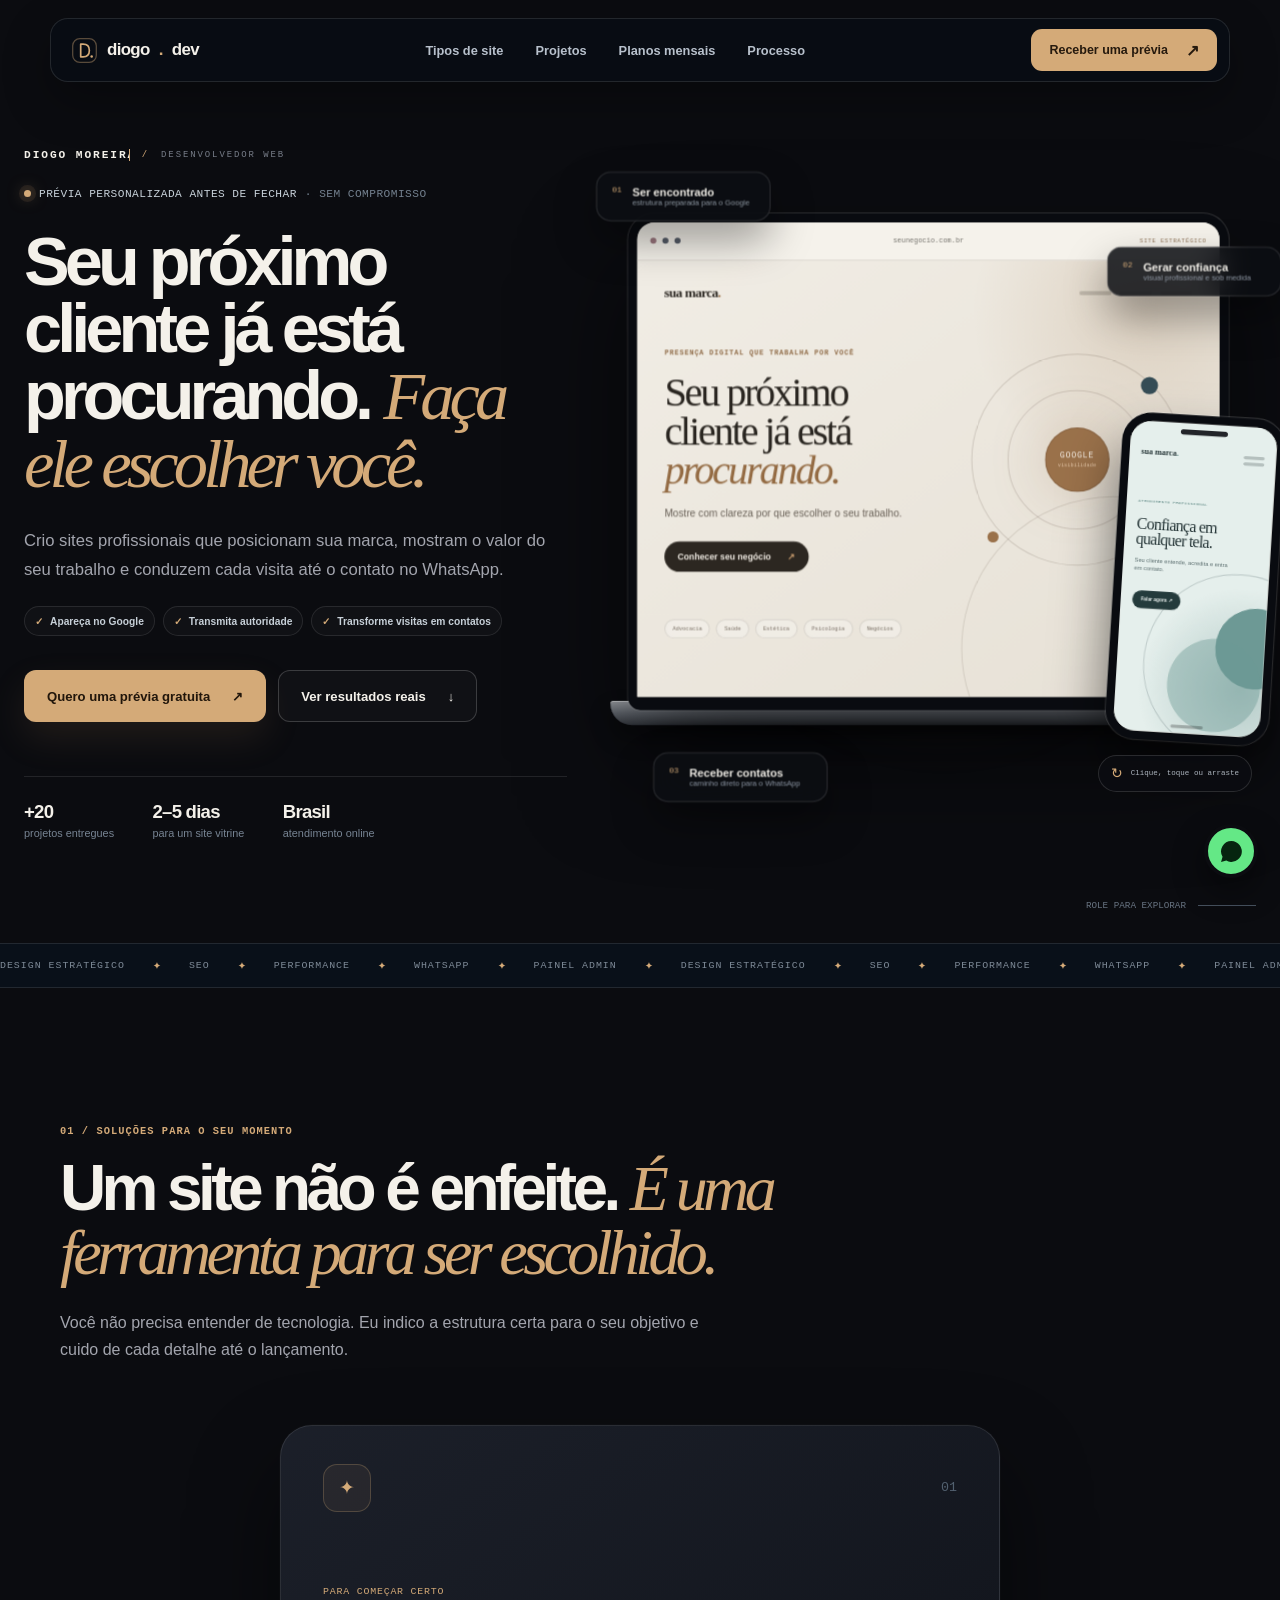
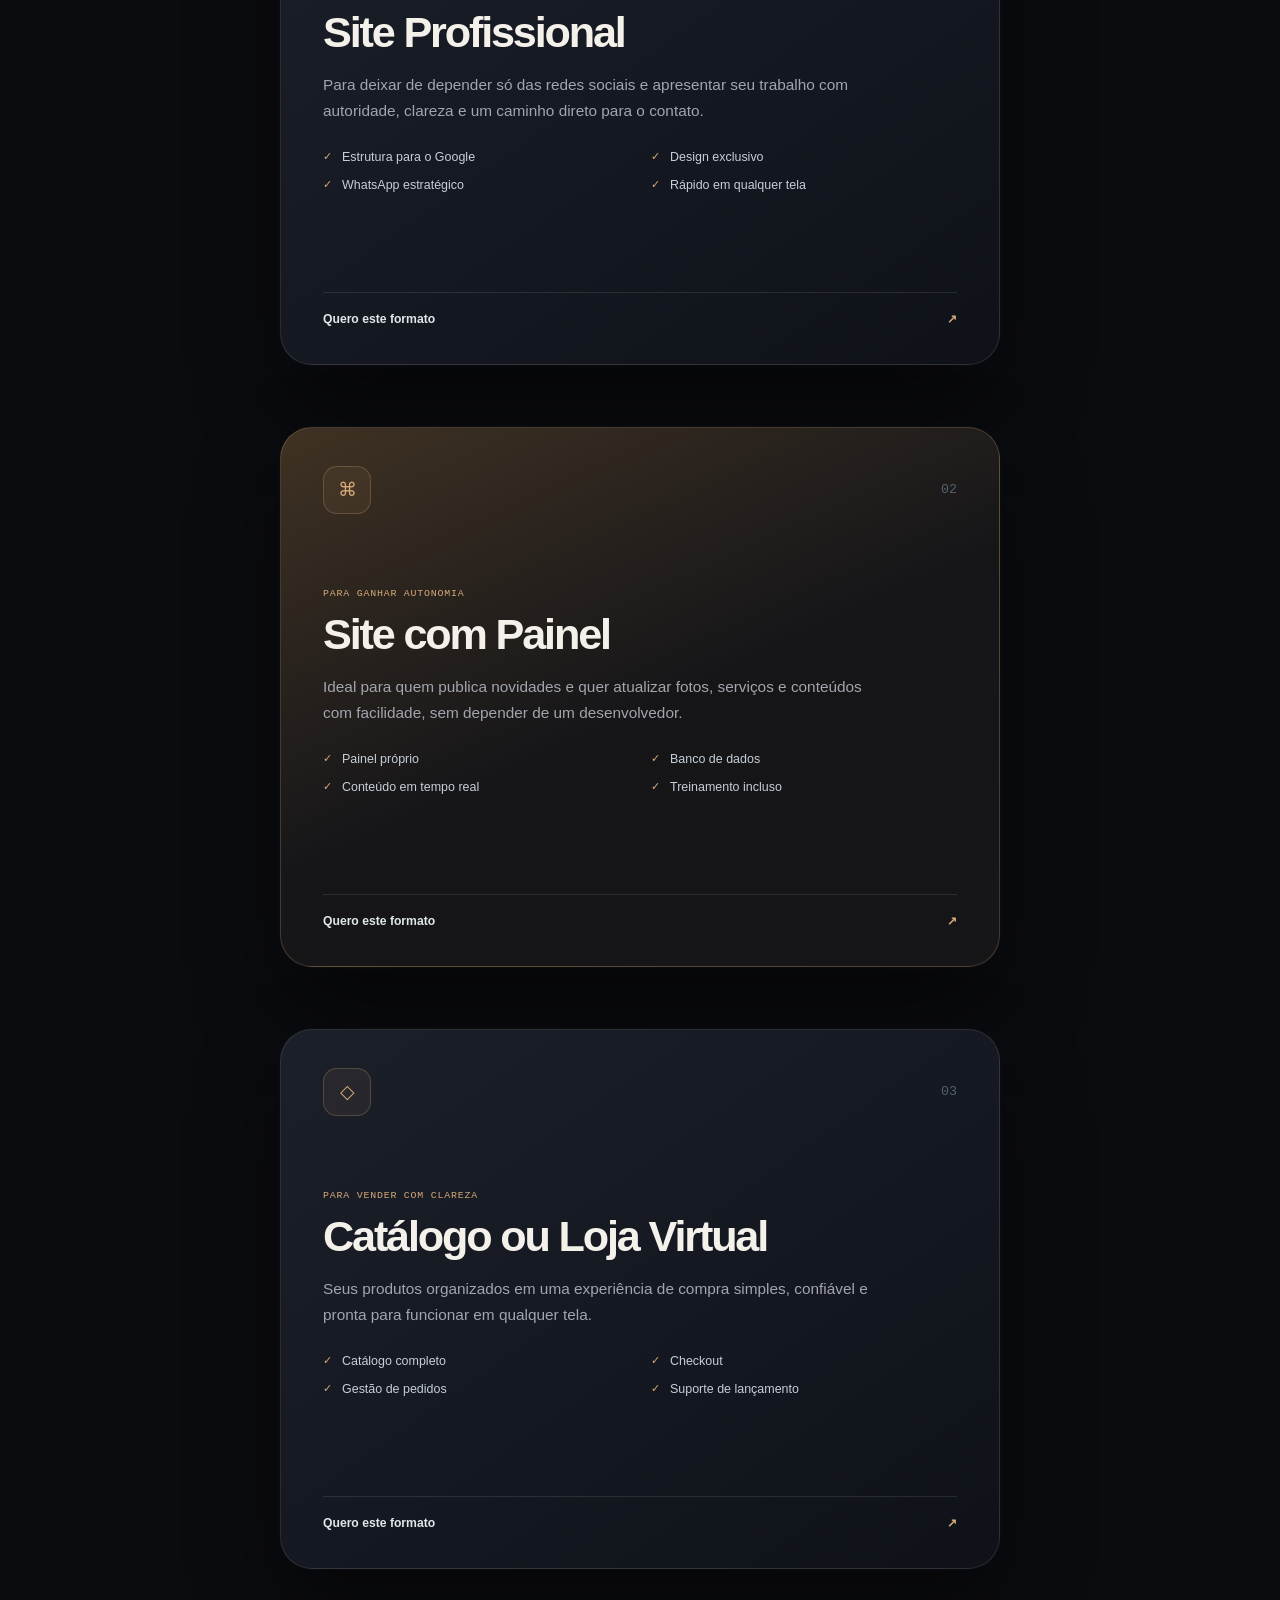
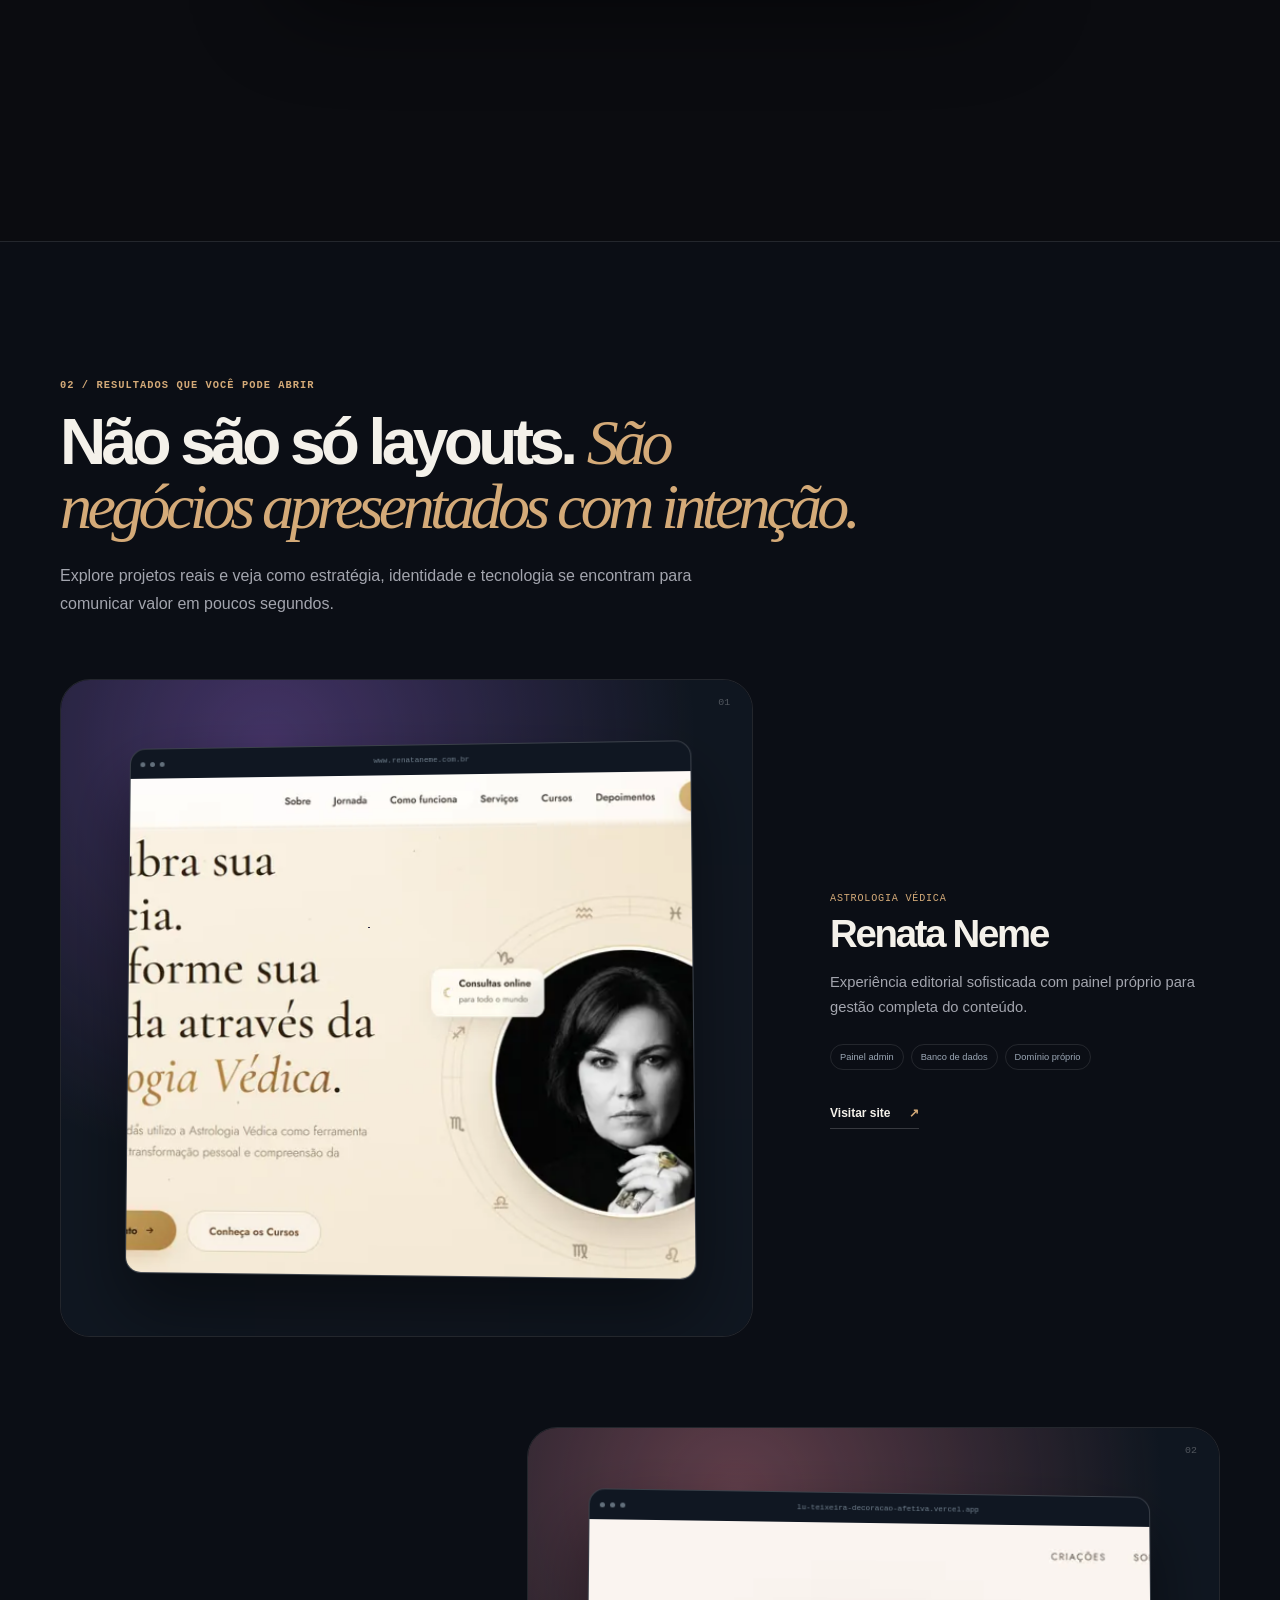
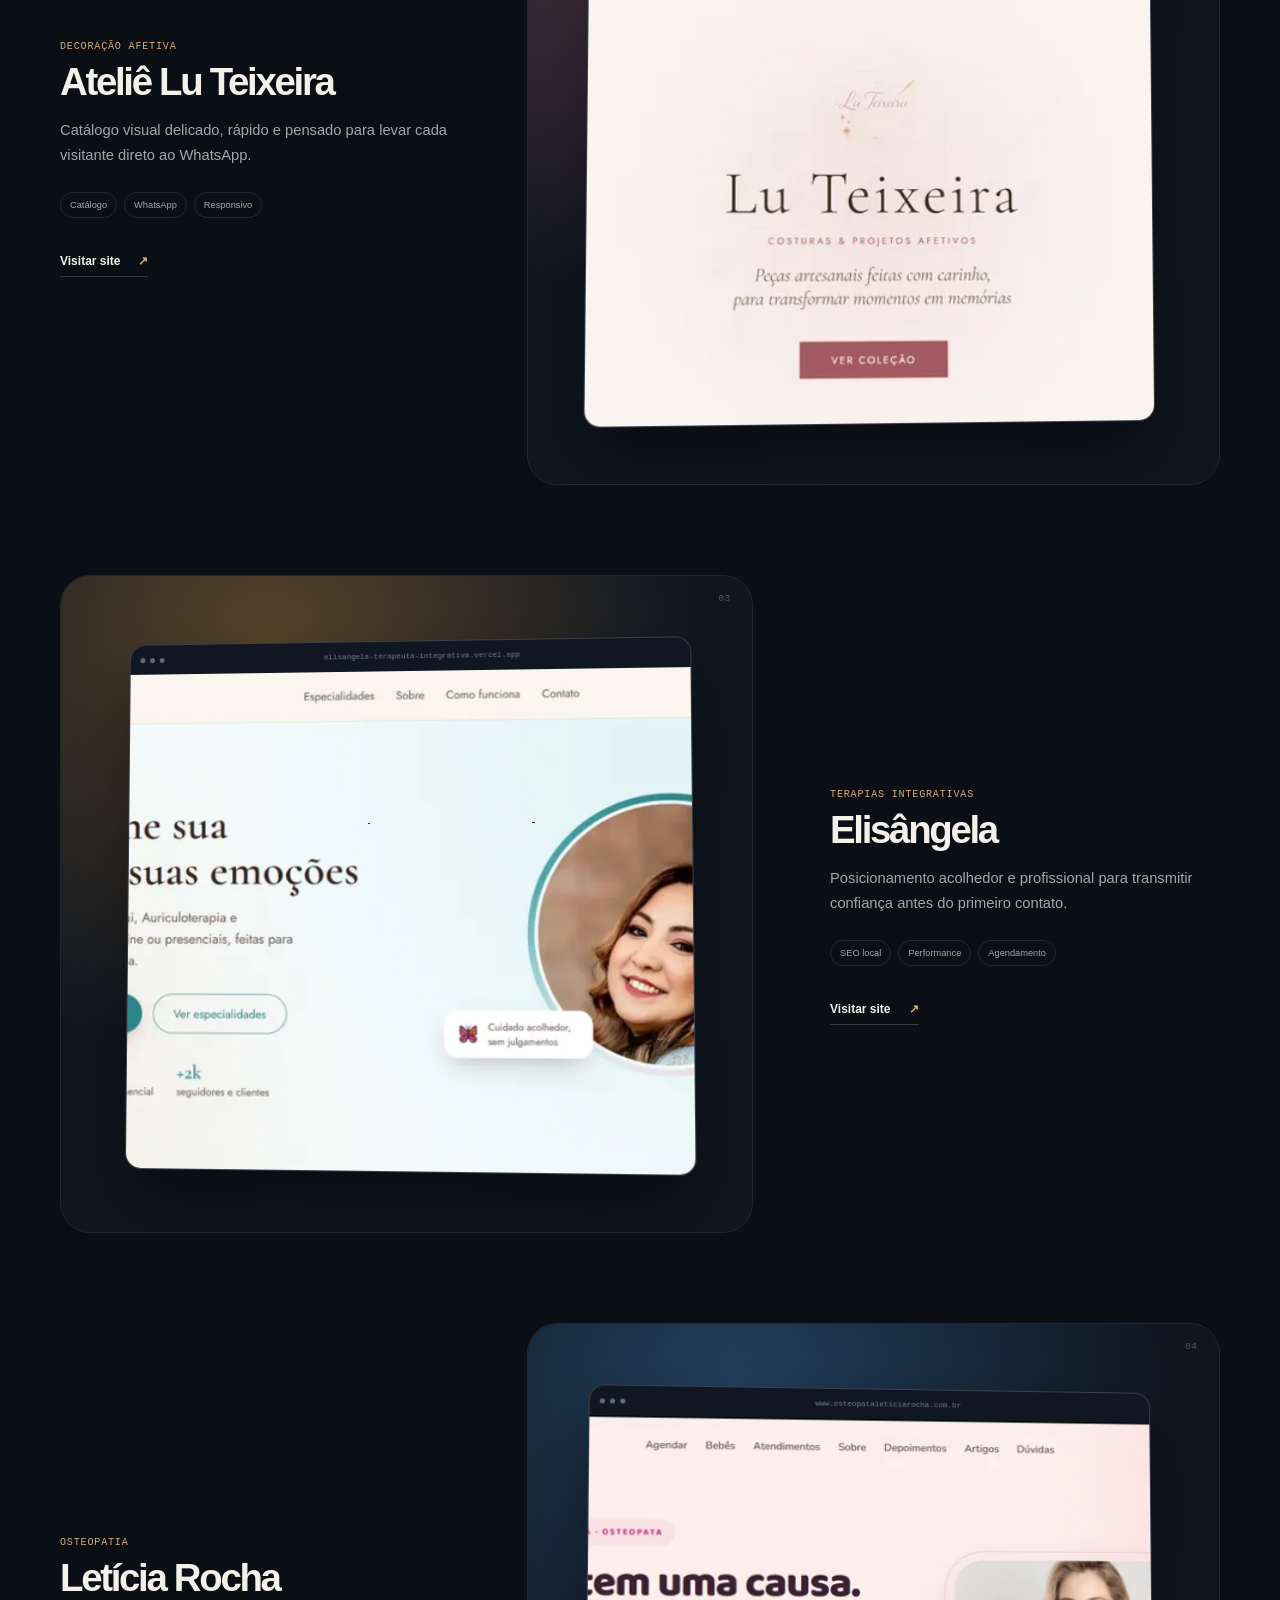
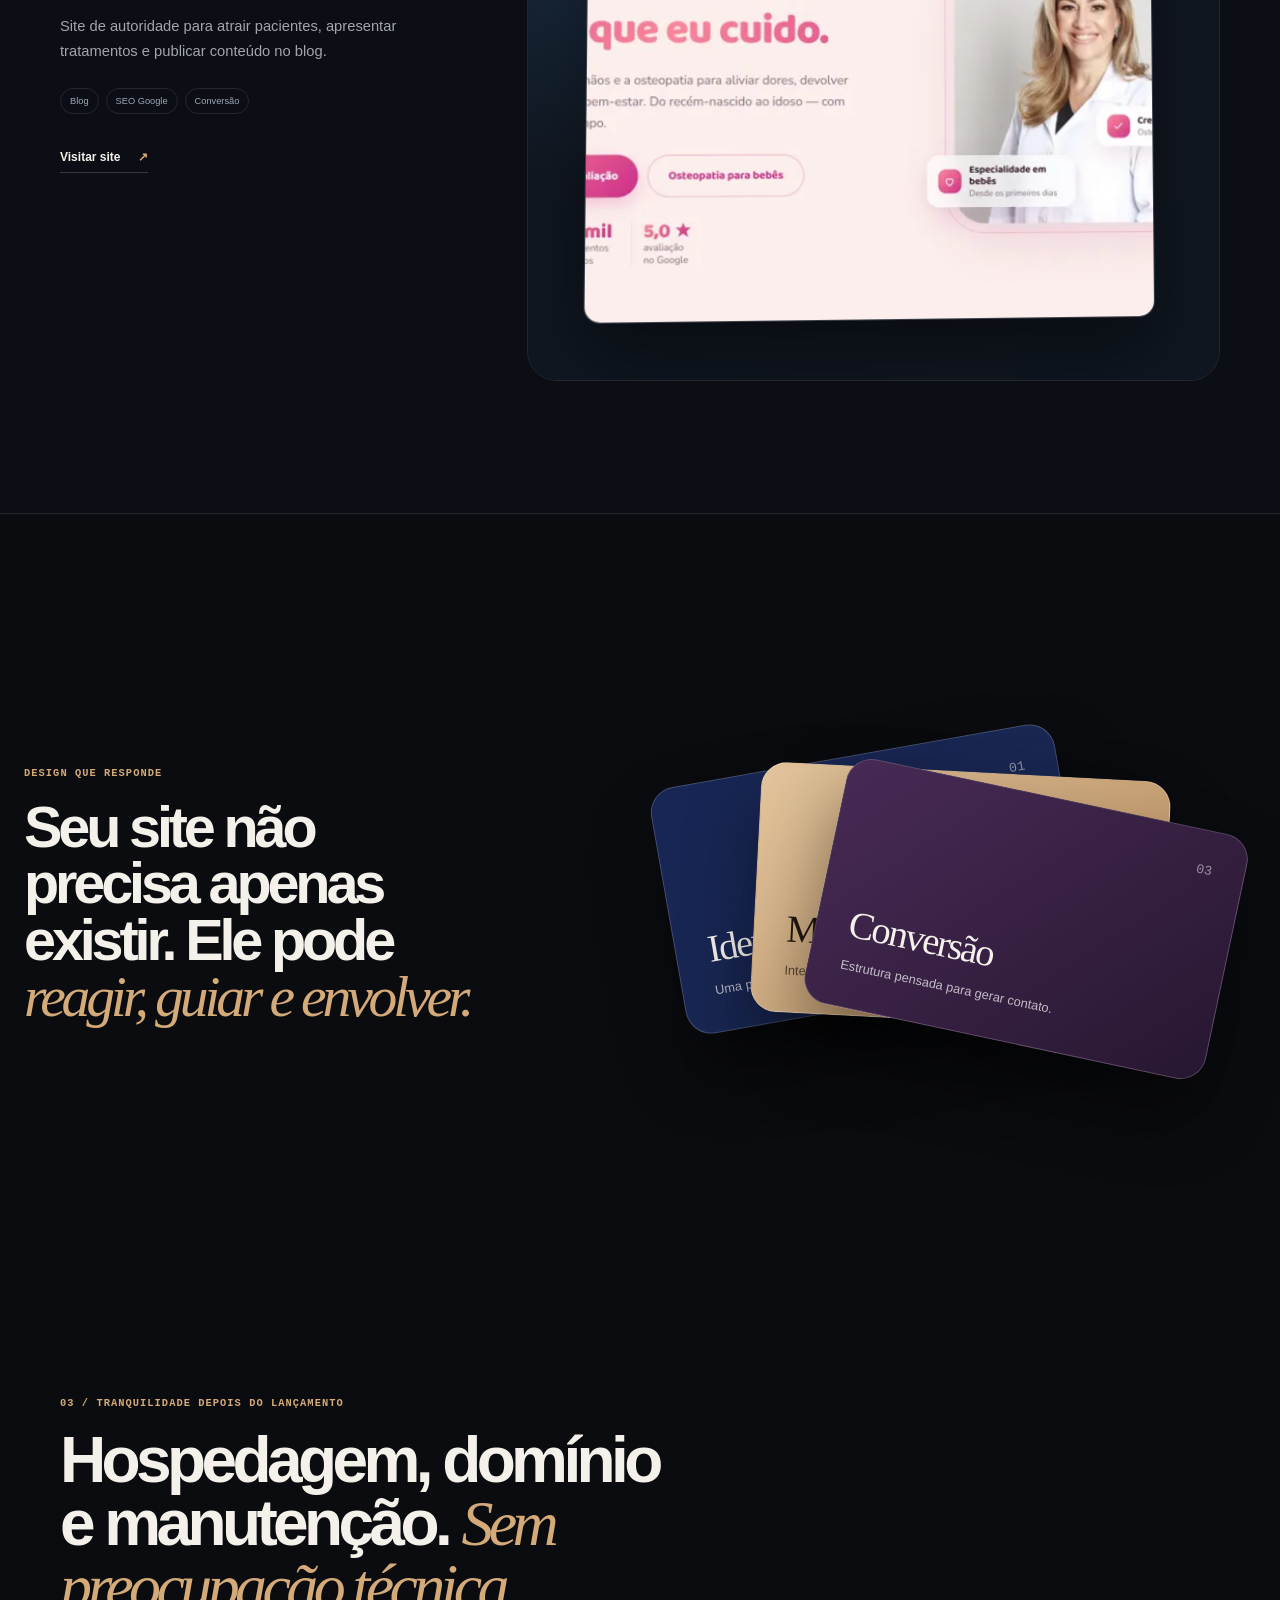
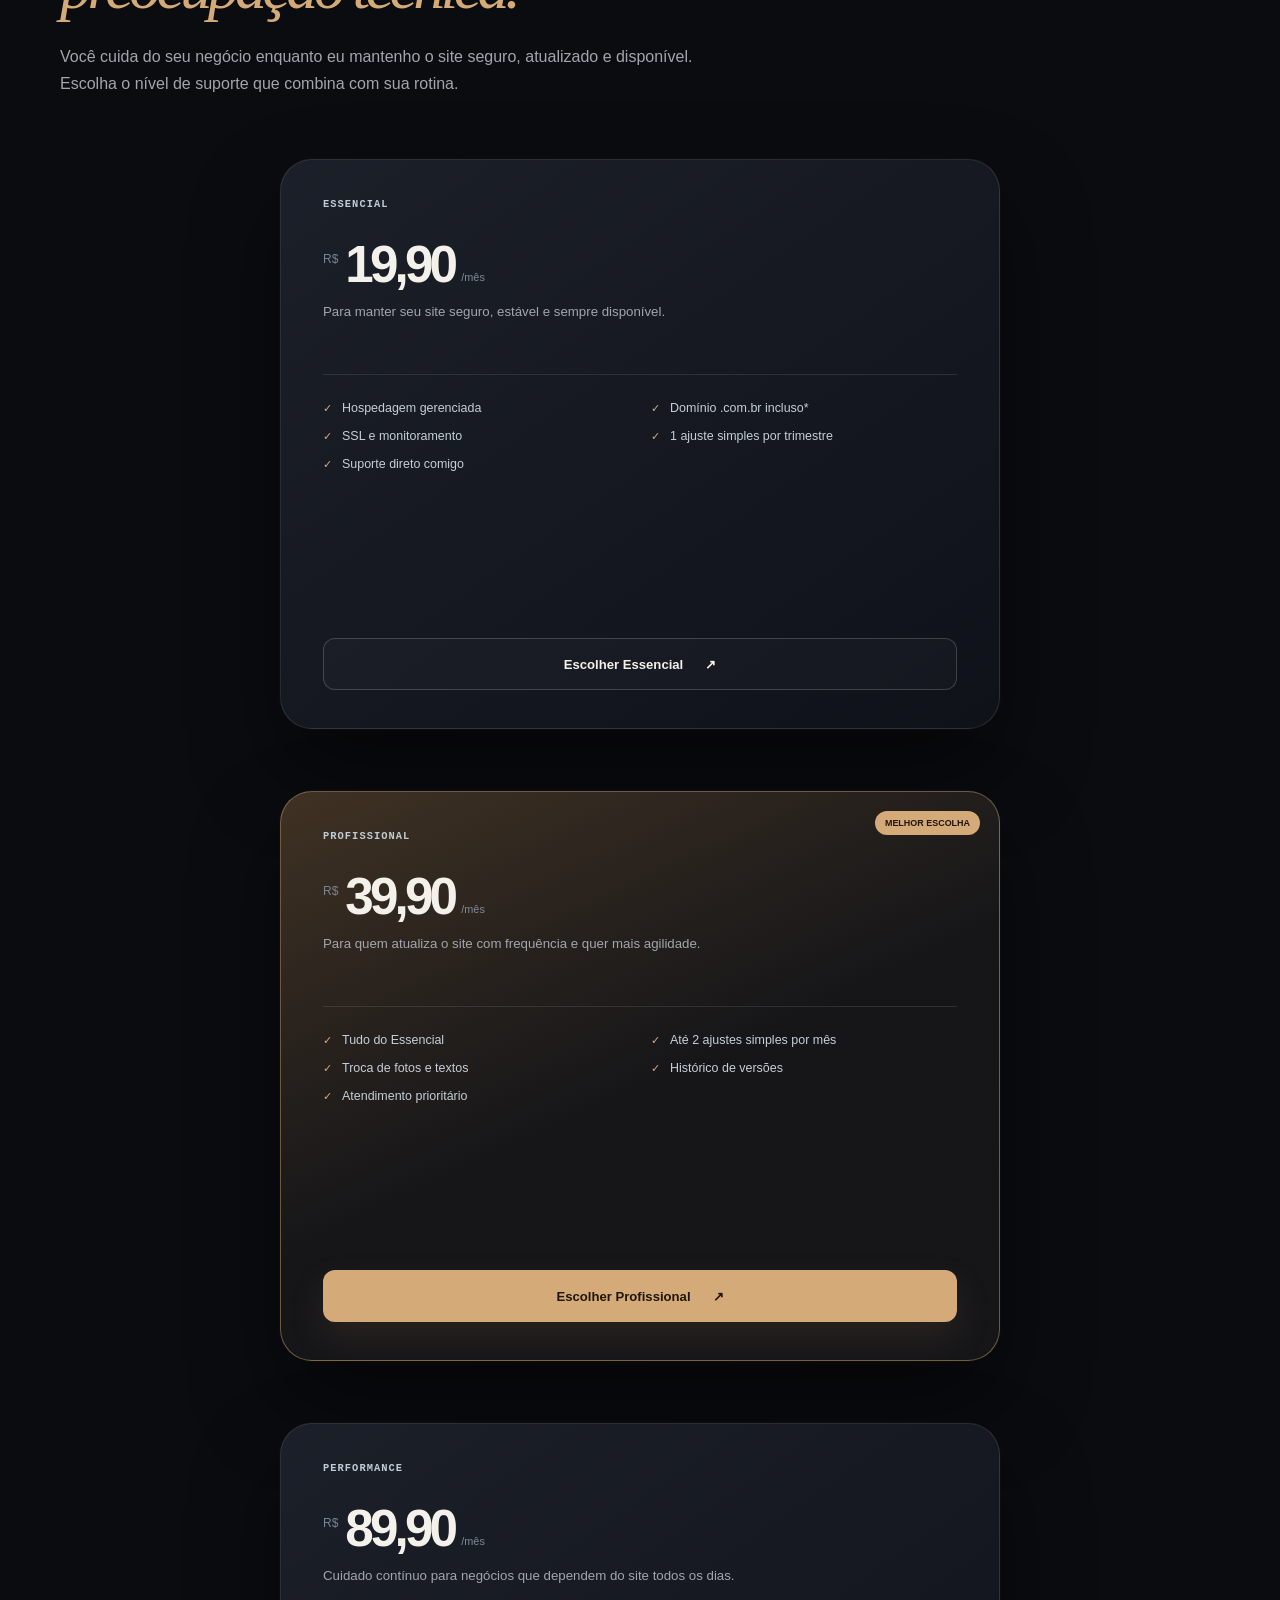
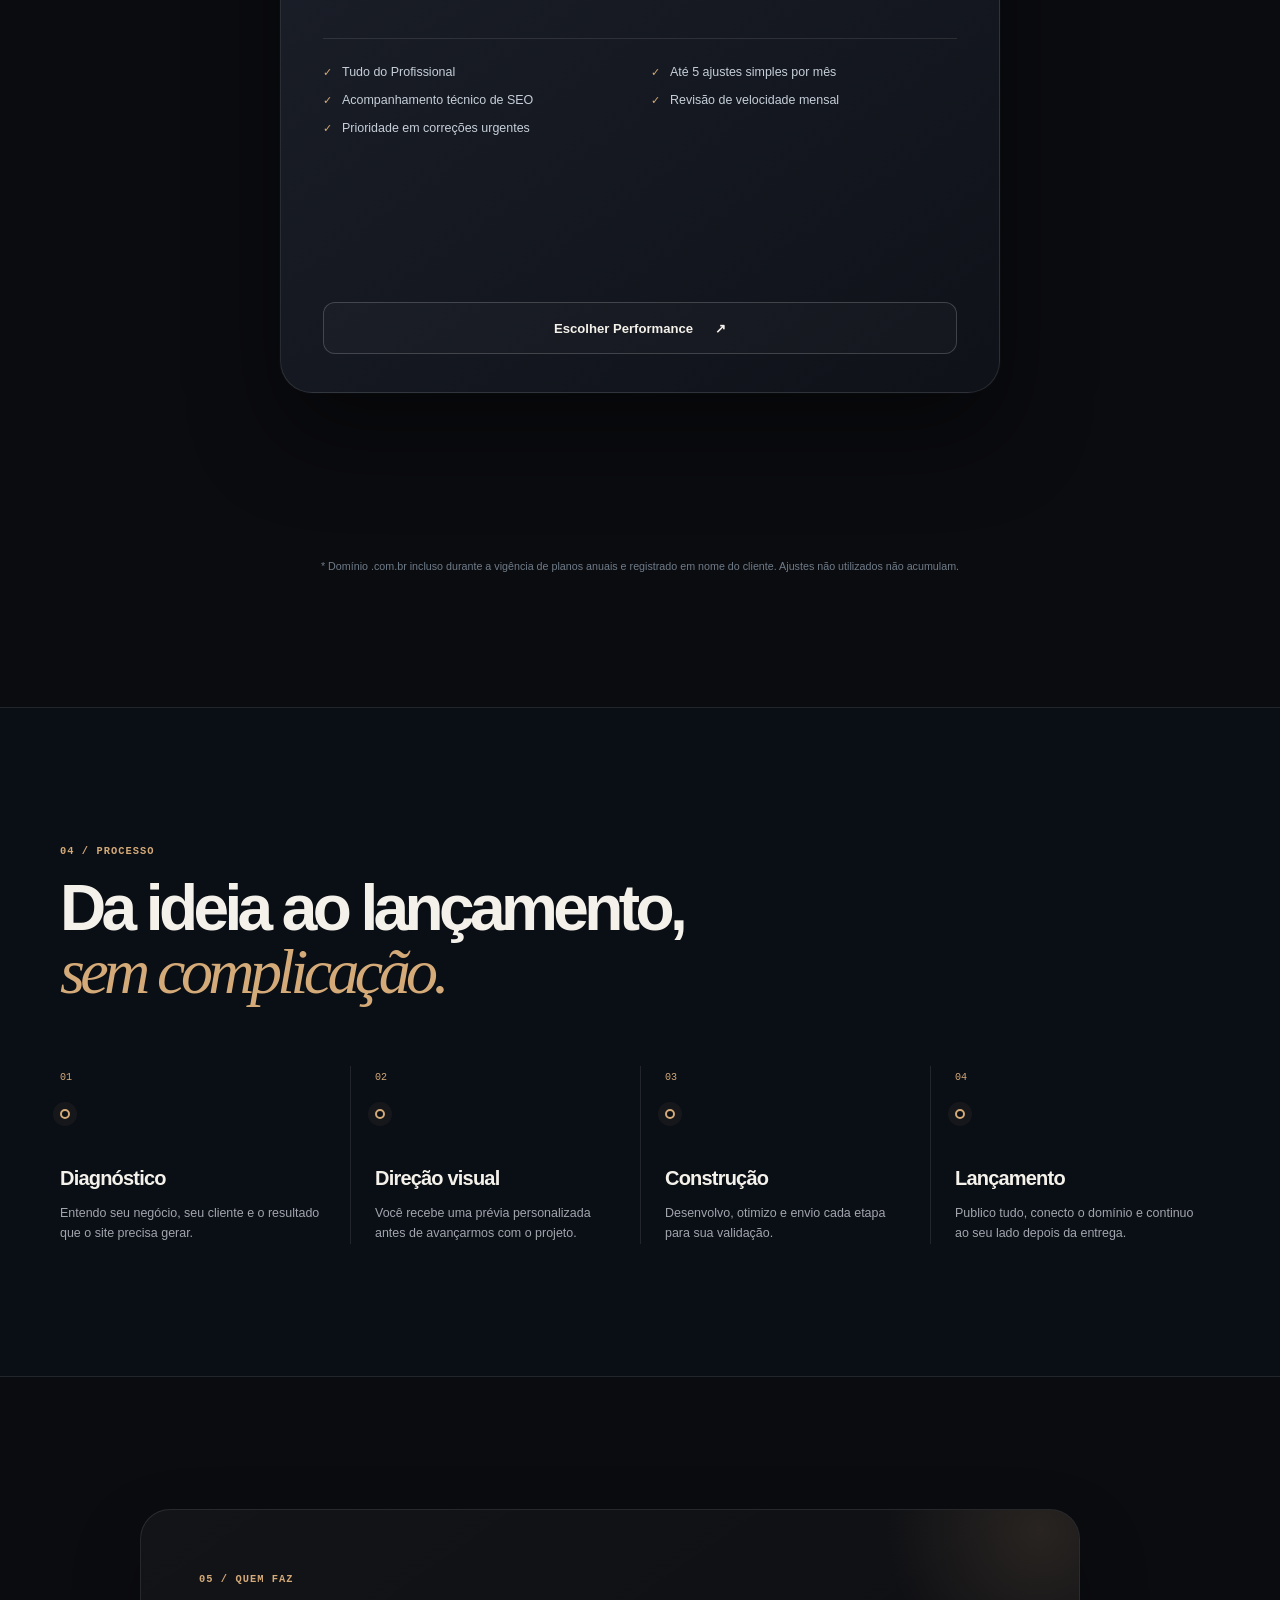
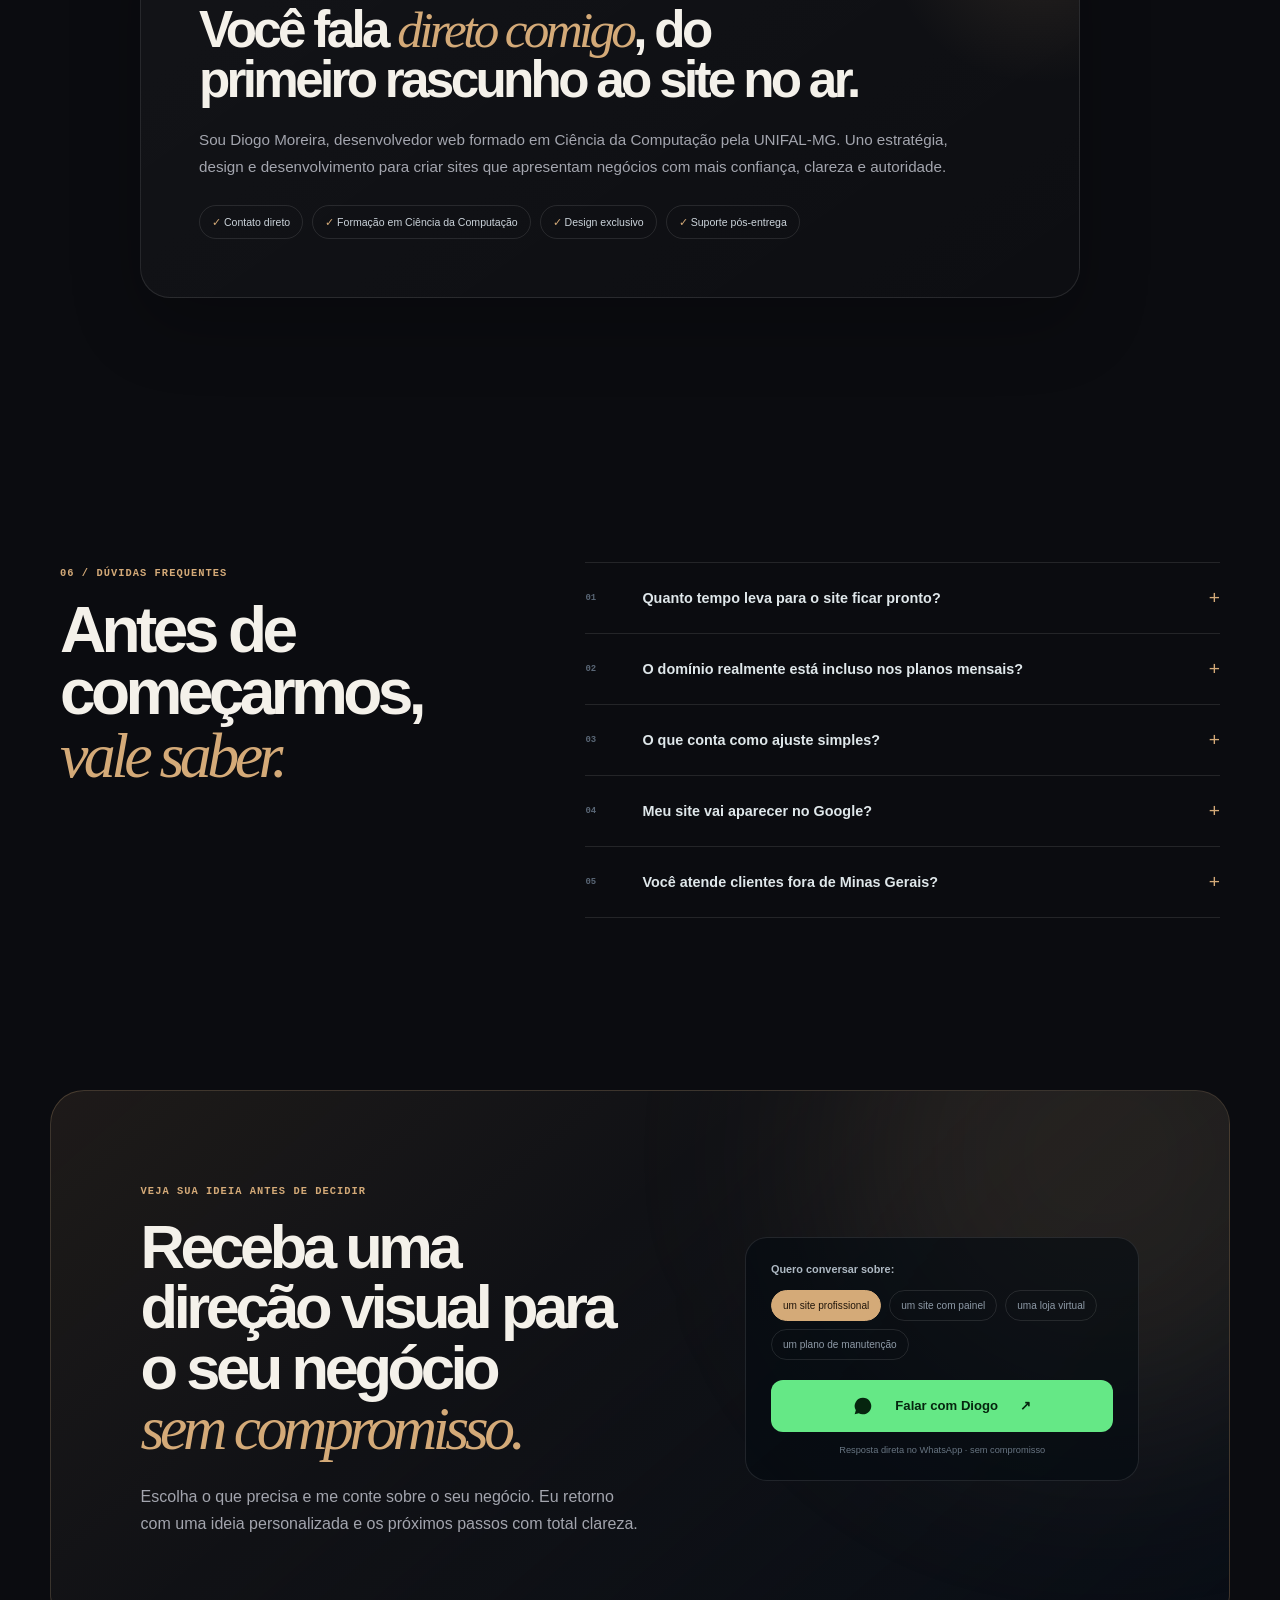
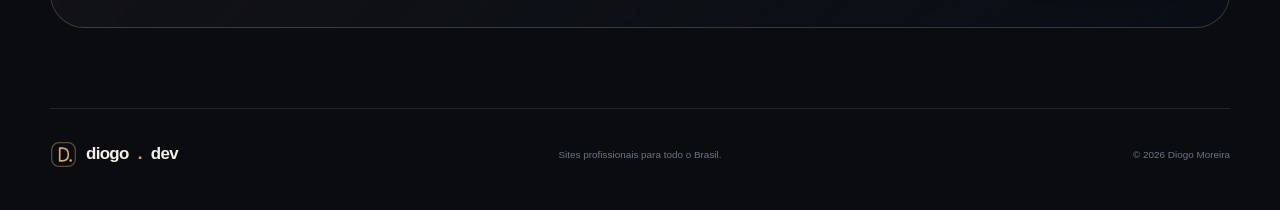
==== commit ca1692e7: "Update index.html" ====
--- a/index.html
+++ b/index.html
@@ -781,34 +781,44 @@
 .process-grid p { margin: 0; color: var(--muted); font-size: .78rem; line-height: 1.65; }
 
 .about {
-  display: grid;
-  grid-template-columns: 220px 1fr;
-  gap: clamp(38px, 6vw, 76px);
-  align-items: center;
   max-width: 1000px;
 }
-.about-visual { position: relative; display: grid; place-items: center; min-height: 220px; }
-.portrait-wrap {
-  position: relative;
-  width: 184px;
-  height: 184px;
-  aspect-ratio: 1;
-  margin: 0 auto;
-  padding: 7px;
-  border: 1px solid var(--line);
-  border-radius: 20px;
-  background: rgba(255,255,255,.025);
-}
-.portrait-wrap::before { position: absolute; inset: -22px; z-index: -1; border-radius: 28px; content: ""; background: radial-gradient(circle, rgba(212,170,120,.14), transparent 66%); }
-.portrait-frame { position: absolute; inset: 7px; overflow: hidden; border-radius: 14px; background: #14171f; }
-.portrait-frame img { display: block; width: 100%; height: 100%; aspect-ratio: 1; border-radius: 14px; object-fit: cover; object-position: 50% 16%; filter: saturate(.9) contrast(1.03); }
-.portrait-label { position: absolute; bottom: -18px; left: 50%; display: grid; gap: 3px; padding: 10px 13px; border: 1px solid var(--line-strong); border-radius: 10px; background: rgba(7,11,18,.94); box-shadow: 0 14px 35px rgba(0,0,0,.35); font-size: .67rem; font-weight: 750; white-space: nowrap; transform: translateX(-50%); }
-.portrait-label small { color: var(--mint); font-family: var(--mono); font-size: .53rem; font-weight: 500; }
 .about-copy h2 { margin-bottom: 22px; font-size: clamp(2.35rem, 4vw, 3.65rem); }
 .about-copy > p { margin: 0 0 17px; color: var(--muted); font-size: .95rem; line-height: 1.75; }
 .about-points { display: flex; flex-wrap: wrap; gap: 9px; margin-top: 24px; }
 .about-points span { padding: 10px 12px; border: 1px solid var(--line); border-radius: 999px; color: #cbd3da; font-size: .66rem; }
 .about-points span::first-letter { color: var(--mint); }
+
+.about.about-text-only {
+  display: block;
+  max-width: 1000px;
+}
+
+.about-text-only .about-copy {
+  position: relative;
+  max-width: 940px;
+  padding: clamp(30px, 5vw, 58px);
+  overflow: hidden;
+  border: 1px solid var(--line);
+  border-radius: 30px;
+  background: linear-gradient(145deg, rgba(255,255,255,.035), rgba(255,255,255,.012));
+  box-shadow: 0 28px 70px rgba(0,0,0,.24);
+}
+
+.about-text-only .about-copy::after {
+  position: absolute;
+  top: -140px;
+  right: -120px;
+  width: 320px;
+  aspect-ratio: 1;
+  border-radius: 50%;
+  content: "";
+  background: radial-gradient(circle, rgba(212,170,120,.13), transparent 68%);
+  pointer-events: none;
+}
+
+.about-text-only .about-copy h2 { max-width: 850px; }
+.about-text-only .about-copy > p { max-width: 780px; }
 
 .faq { display: grid; grid-template-columns: .8fr 1.2fr; gap: clamp(50px, 8vw, 120px); align-items: start; }
 .faq .section-heading { position: sticky; top: 120px; }
@@ -971,9 +981,7 @@
 
   .process-grid { grid-template-columns: 1fr 1fr; gap: 50px 0; }
   .process-grid article:nth-child(3) { padding-left: 0; border-left: 0; }
-  .about,
   .faq { grid-template-columns: 1fr; }
-  .about-visual { max-width: 520px; width: 100%; margin: 0 auto; }
   .faq .section-heading { position: static; }
   footer { grid-template-columns: 1fr auto; gap: 12px; }
   footer p { display: none; }
@@ -1044,10 +1052,7 @@
   .process-grid article > span { position: absolute; top: 0; left: 18px; transform: translateX(-50%); padding: 4px 0; background: #0a1019; }
   .process-grid article > i { display: none; }
   .process-grid h3 { padding-top: 3px; }
-  .about { gap: 42px; }
-  .about-visual { min-height: 200px; }
-  .portrait-wrap { width: 164px; height: 164px; }
-  .portrait-label { bottom: -18px; }
+  .about-text-only .about-copy { padding: 27px 23px; border-radius: 23px; }
   .about-points { gap: 7px; }
   .faq-list summary { grid-template-columns: 32px 1fr auto; font-size: .79rem; }
   .faq-list details p { margin-left: 44px; font-size: .76rem; }
@@ -1597,7 +1602,7 @@
 <small>Banco de dados</small>
 <small>Domínio próprio</small>
 </div>
-<strong>Conhecer projeto <i>↗</i>
+<strong>Visitar site <i>↗</i>
 </strong>
 </div>
 </a>
@@ -1627,7 +1632,7 @@
 <small>WhatsApp</small>
 <small>Responsivo</small>
 </div>
-<strong>Conhecer projeto <i>↗</i>
+<strong>Visitar site <i>↗</i>
 </strong>
 </div>
 </a>
@@ -1657,7 +1662,7 @@
 <small>Performance</small>
 <small>Agendamento</small>
 </div>
-<strong>Conhecer projeto <i>↗</i>
+<strong>Visitar site <i>↗</i>
 </strong>
 </div>
 </a>
@@ -1687,7 +1692,7 @@
 <small>SEO Google</small>
 <small>Conversão</small>
 </div>
-<strong>Conhecer projeto <i>↗</i>
+<strong>Visitar site <i>↗</i>
 </strong>
 </div>
 </a>
@@ -1820,22 +1825,14 @@
 </article>
 </div>
 </section>
-<section class="section about" id="sobre">
-<div class="about-visual" data-reveal="true">
-<div class="portrait-wrap">
-<div class="portrait-frame">
-<img src="assets/diogo.webp" alt="Diogo Moreira, desenvolvedor web" width="800" height="800" loading="lazy">
-</div>
-<span class="portrait-label">Diogo Moreira <small>Desenvolvedor Web</small>
-</span>
-</div>
-</div>
+<section class="section about about-text-only" id="sobre">
 <div class="about-copy" data-reveal="true">
 <span class="kicker">05 / Quem faz</span>
 <h2>Você fala <em>direto comigo</em>, do primeiro rascunho ao site no ar.</h2>
-<p>Sou Diogo Moreira, desenvolvedor web e estudante de Ciência da Computação na UNIFAL-MG. Crio sites para profissionais e negócios que querem ser vistos com mais confiança, clareza e autoridade.</p>
+<p>Sou Diogo Moreira, desenvolvedor web formado em Ciência da Computação pela UNIFAL-MG. Uno estratégia, design e desenvolvimento para criar sites que apresentam negócios com mais confiança, clareza e autoridade.</p>
 <div class="about-points">
 <span>✓ Contato direto</span>
+<span>✓ Formação em Ciência da Computação</span>
 <span>✓ Design exclusivo</span>
 <span>✓ Suporte pós-entrega</span>
 </div>
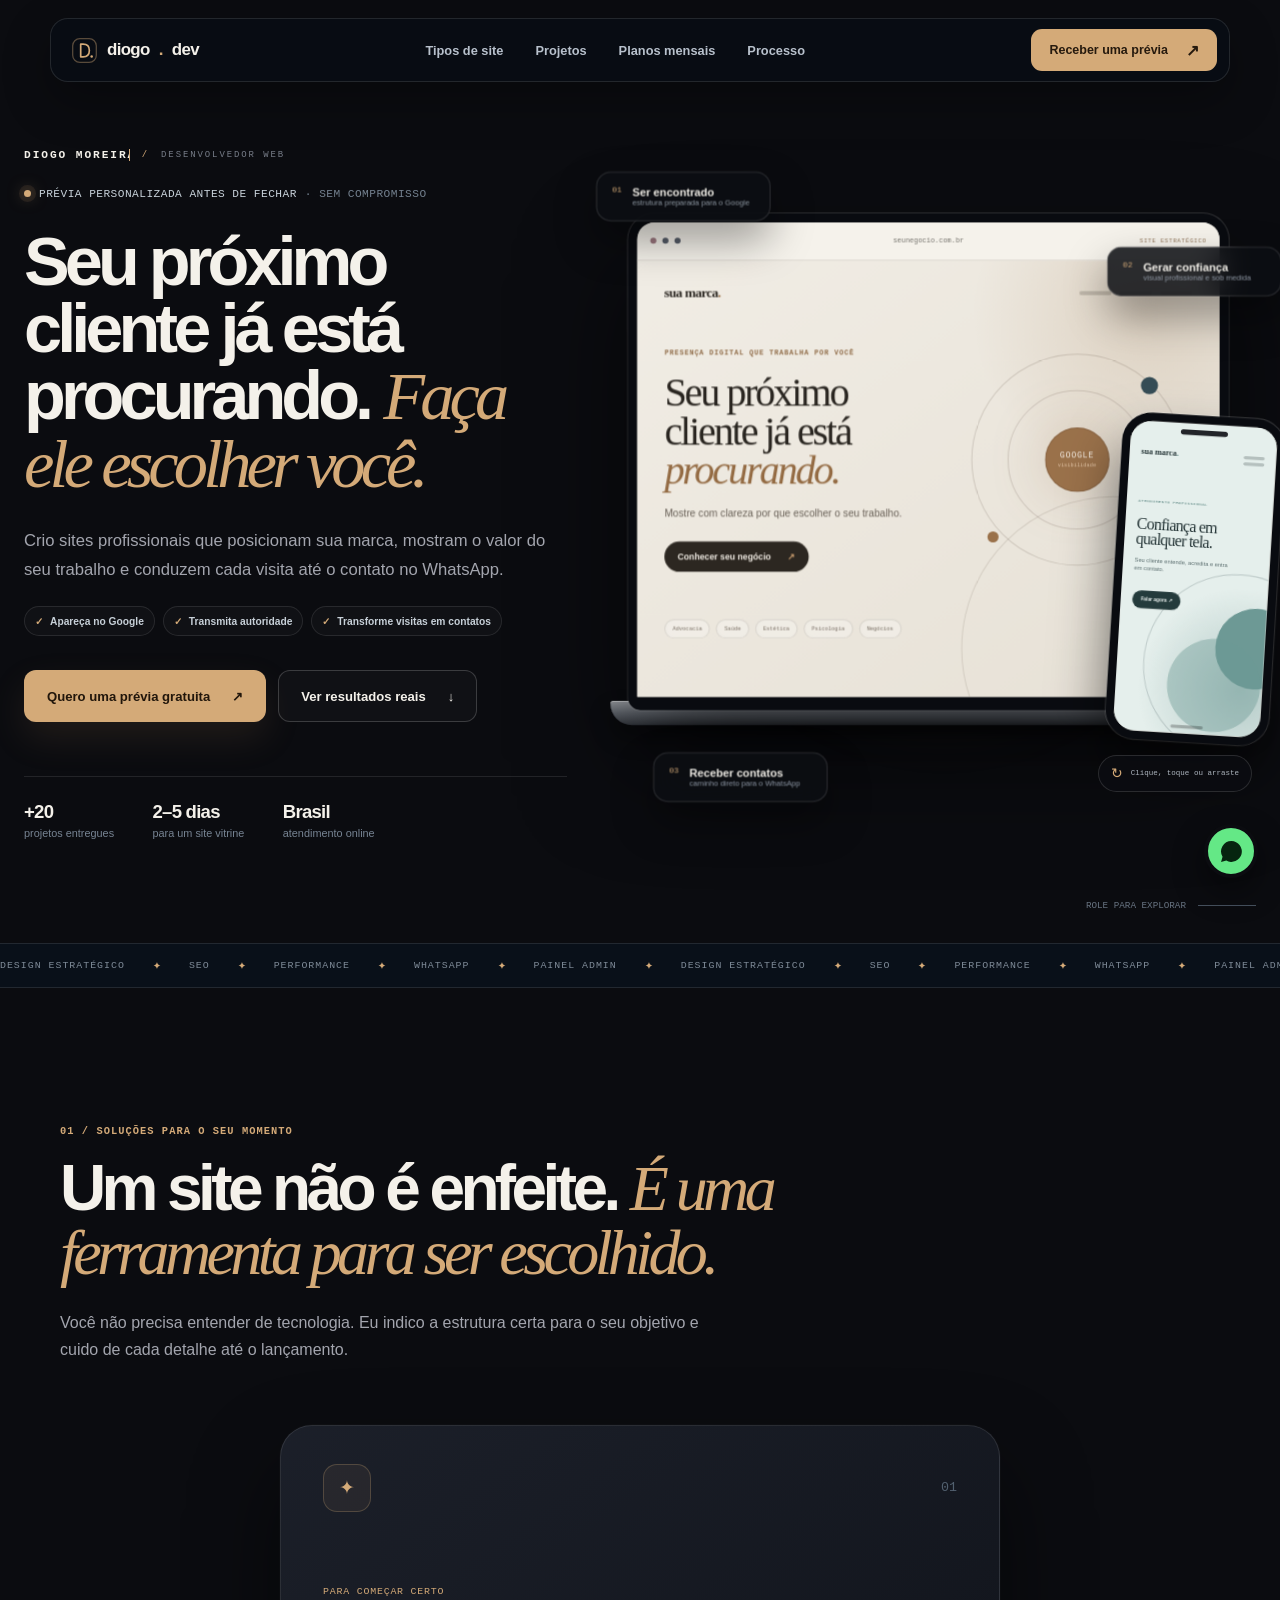
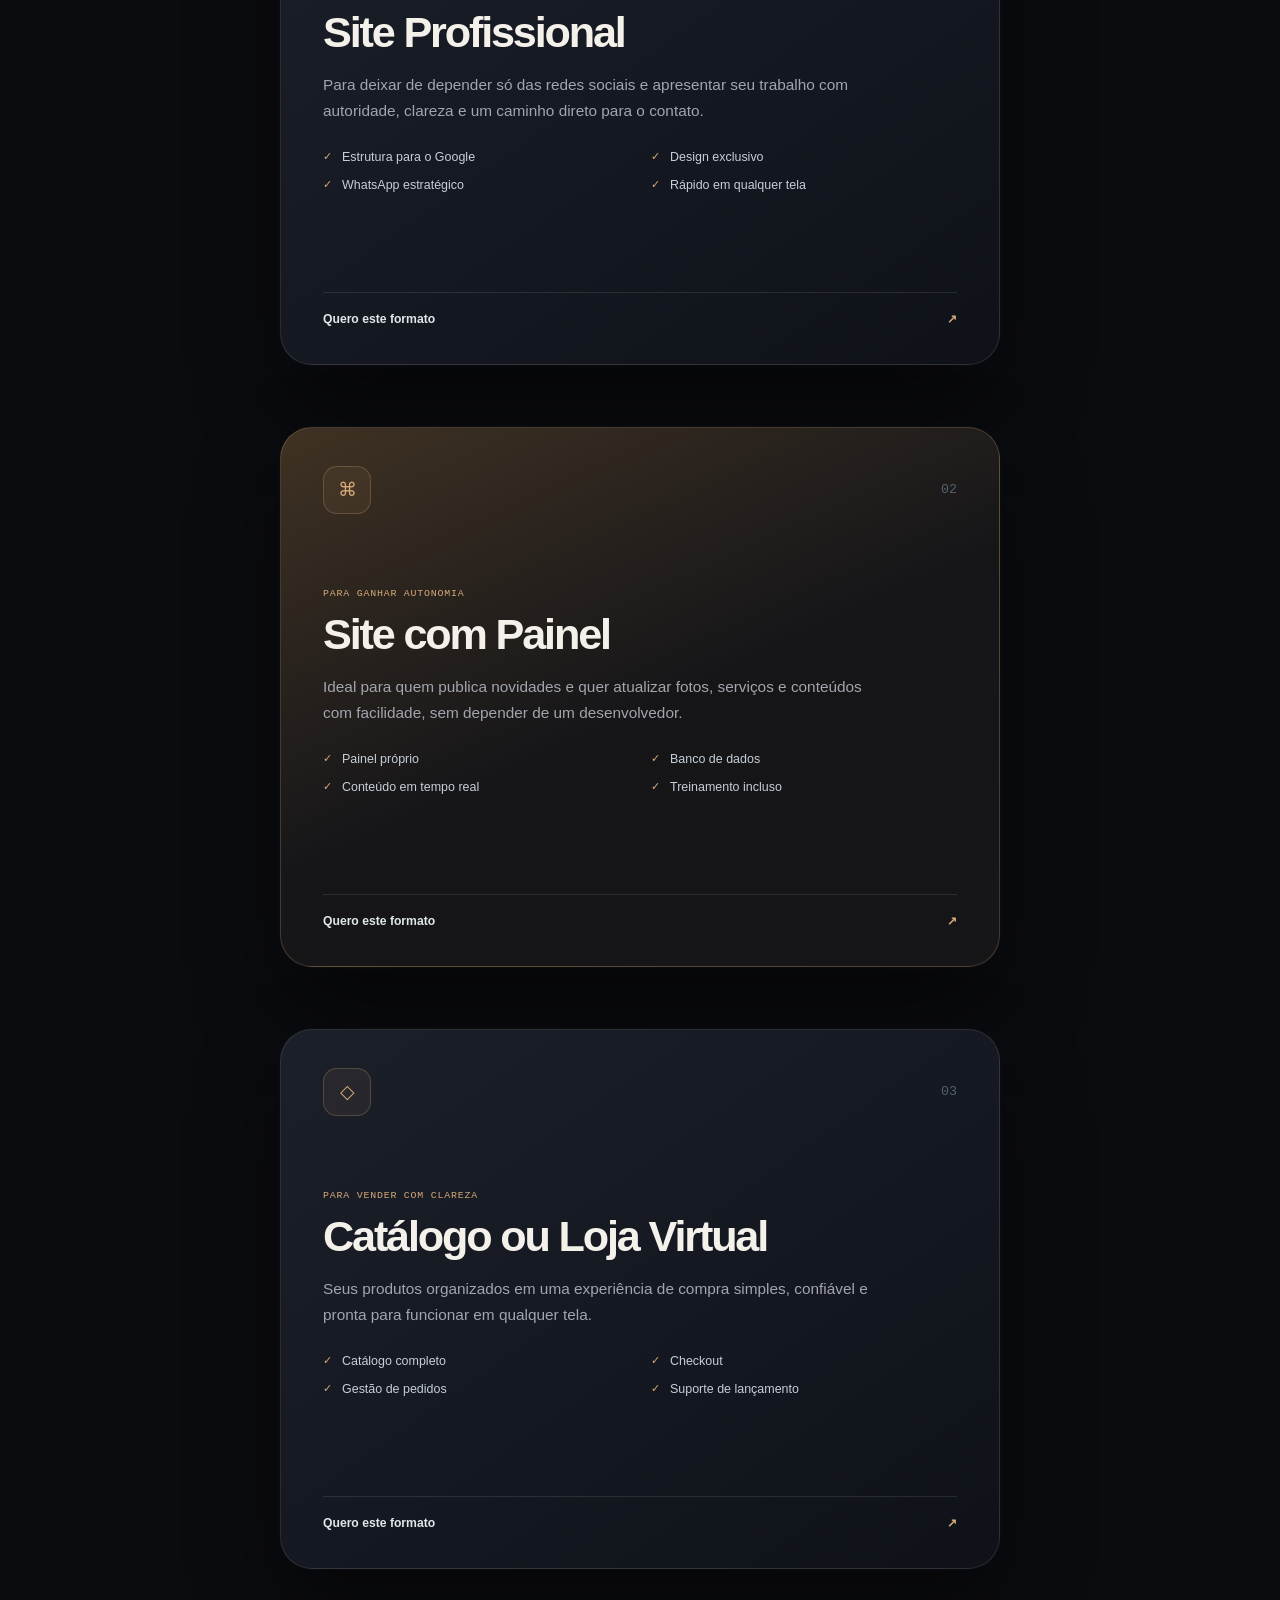
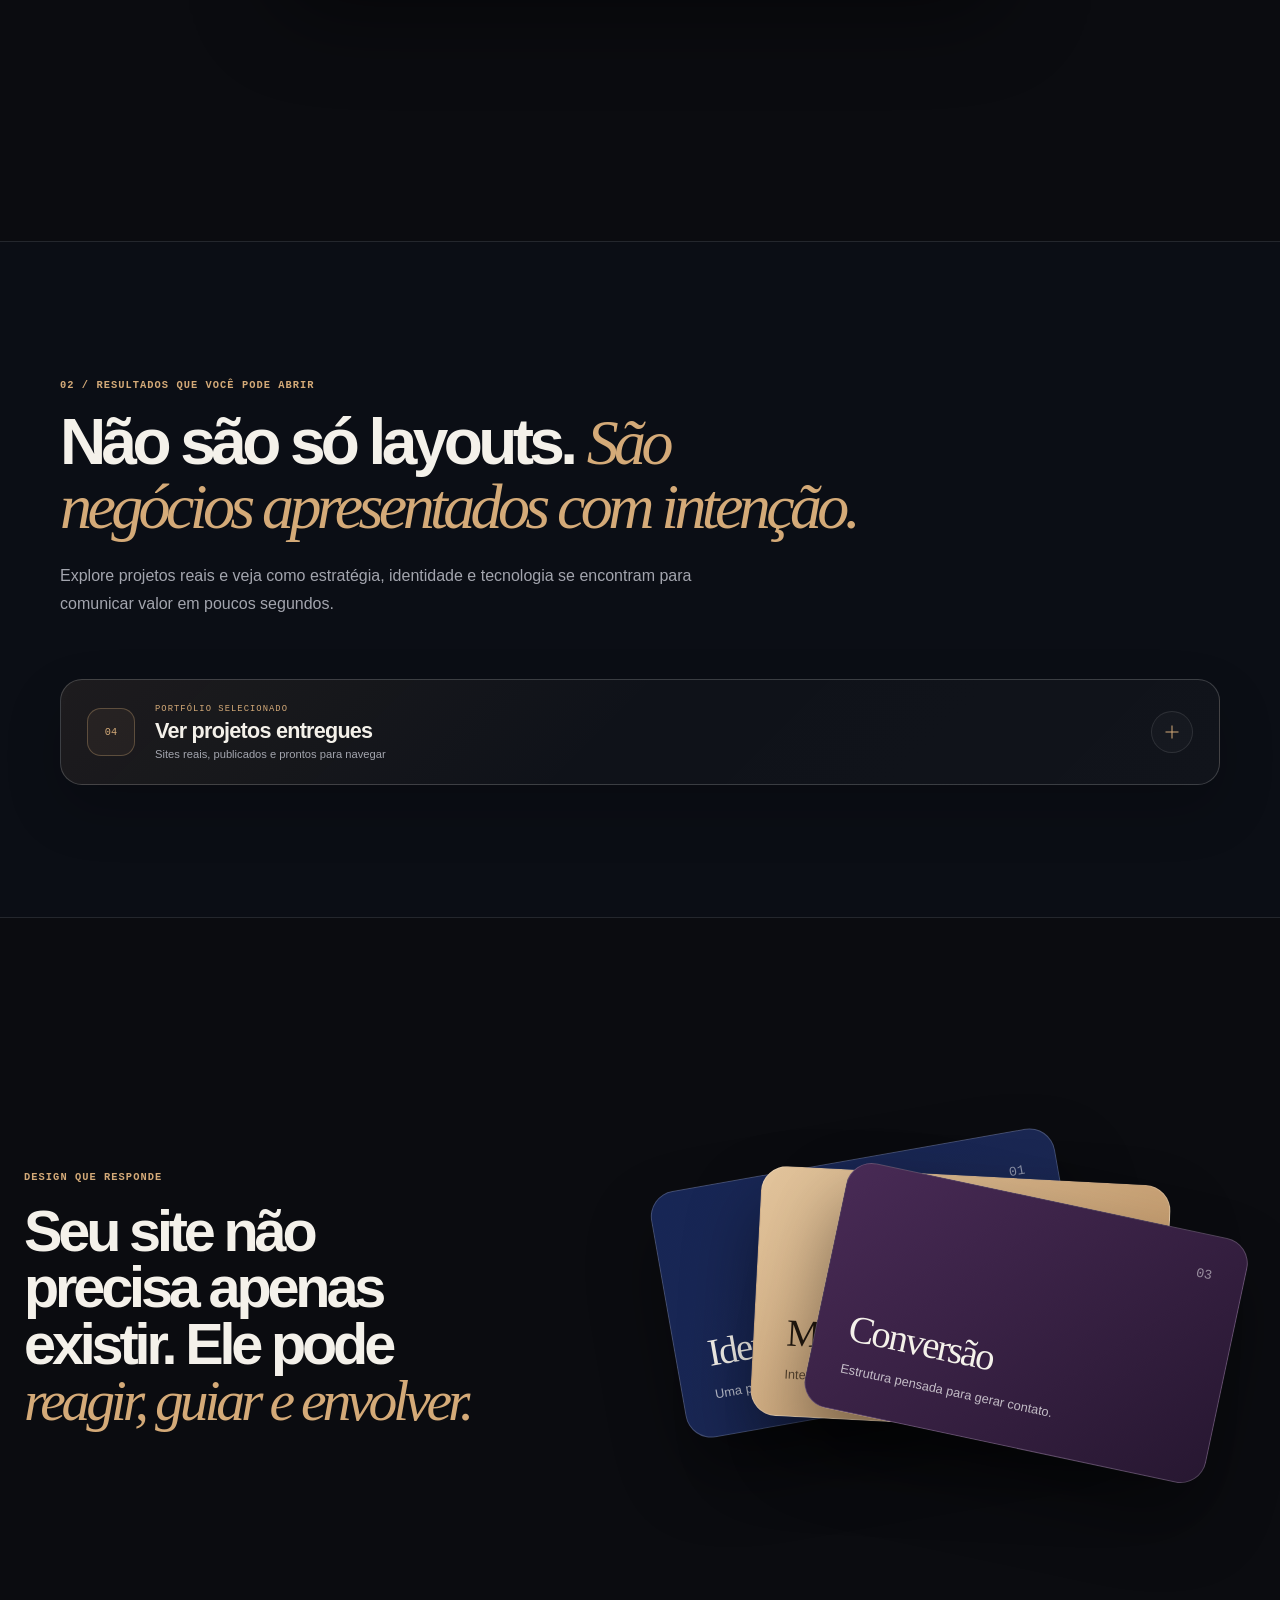
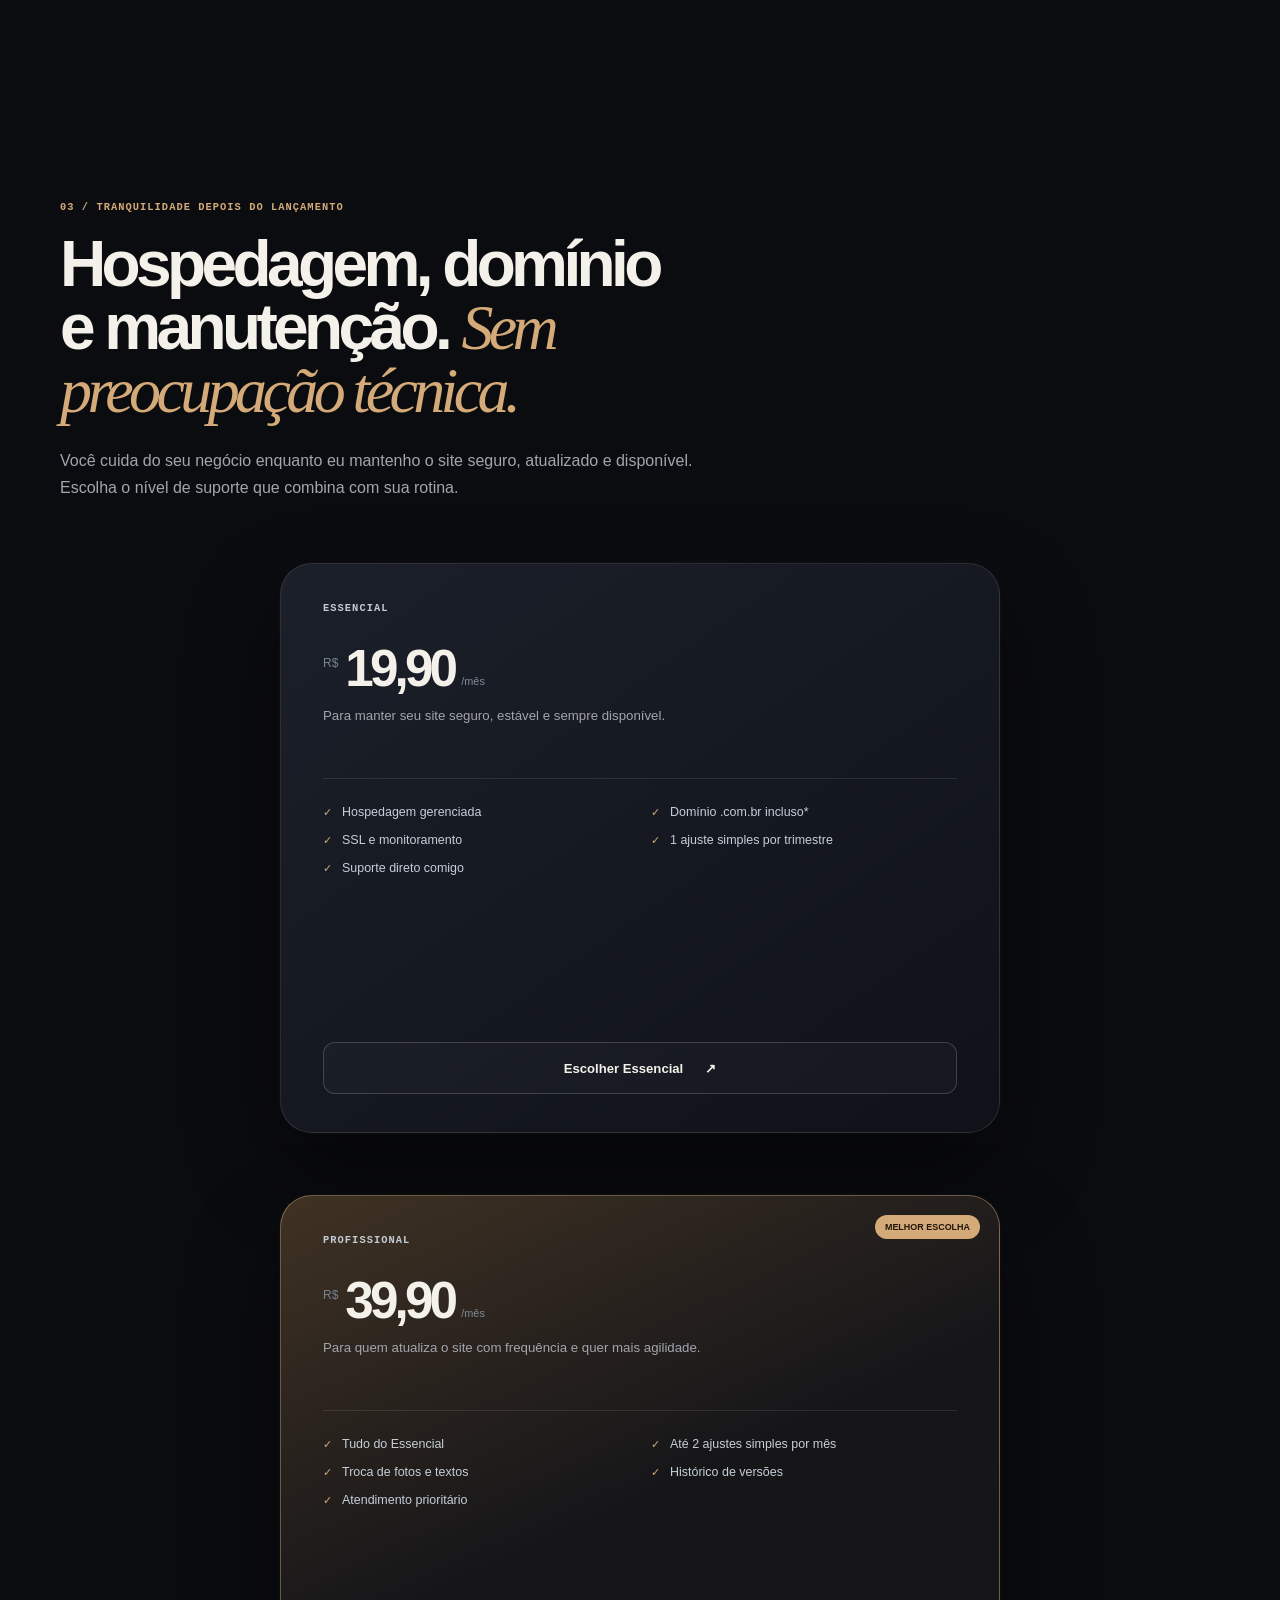
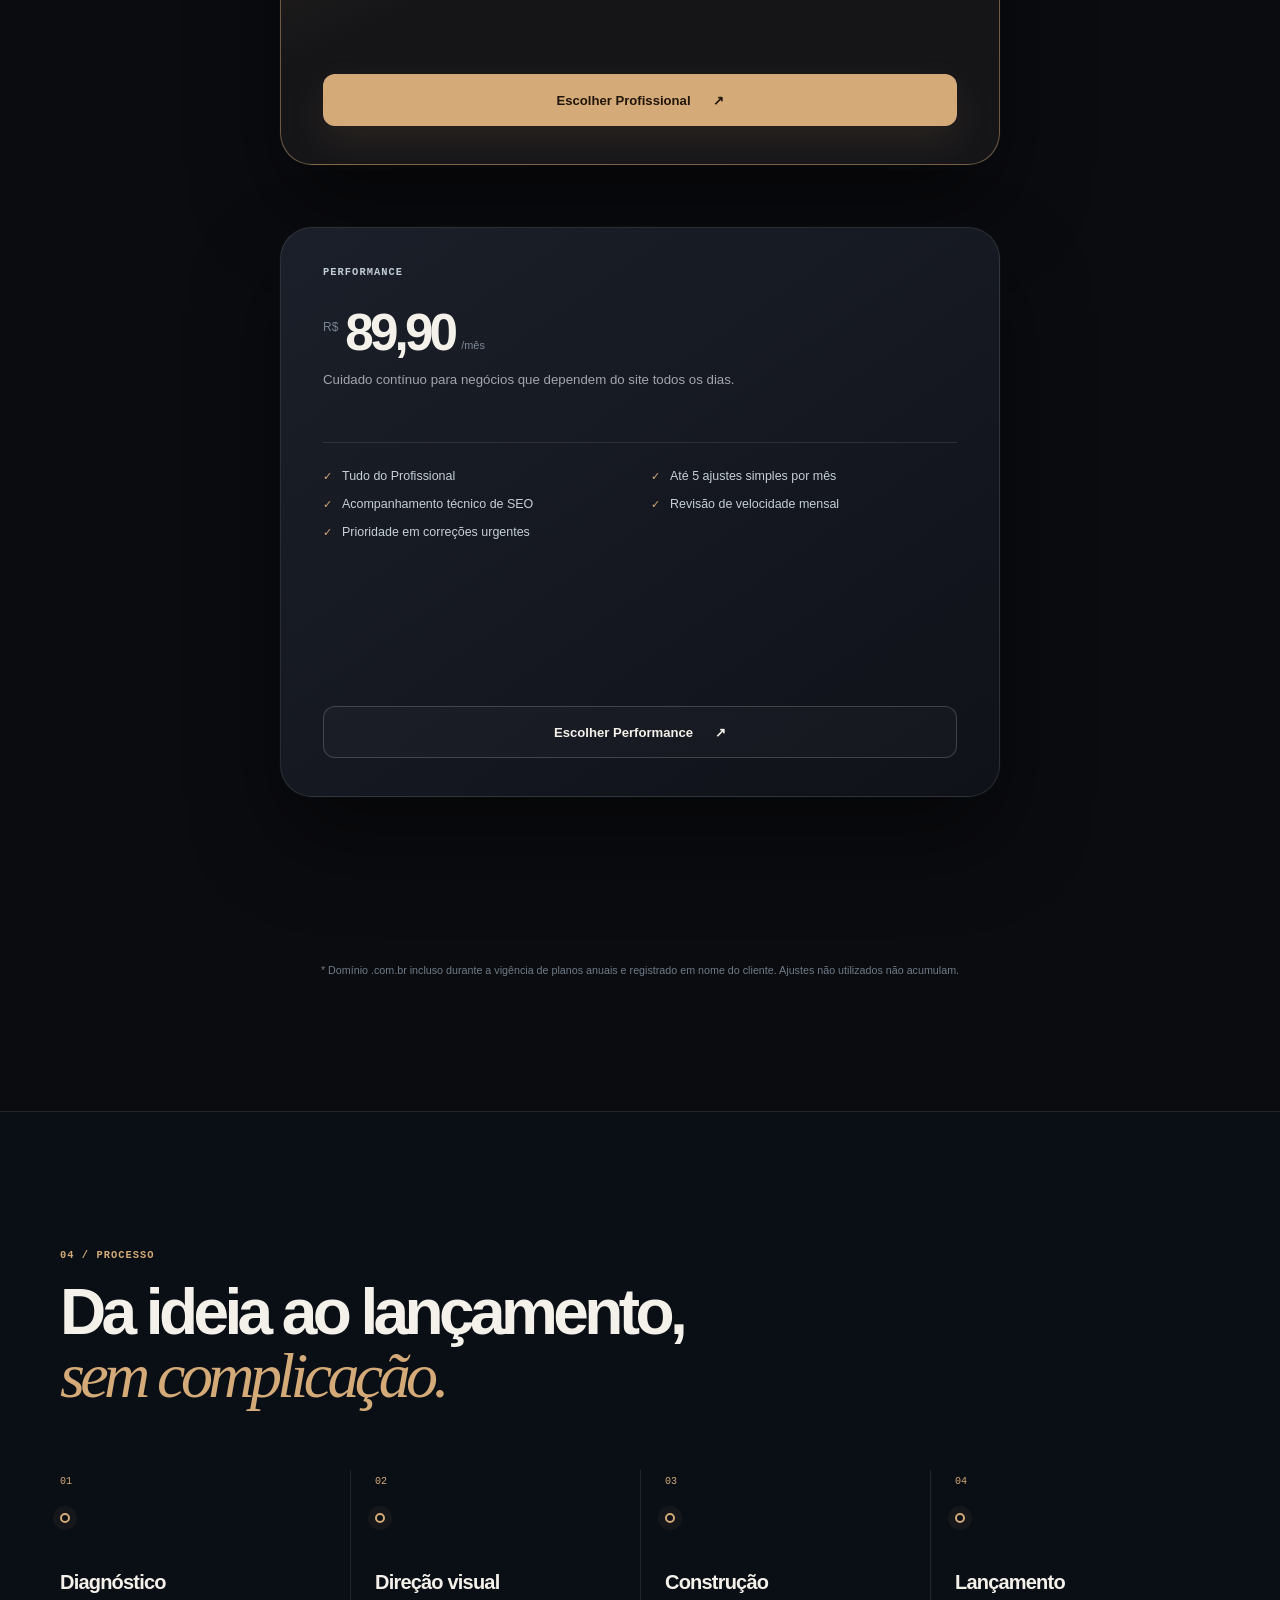
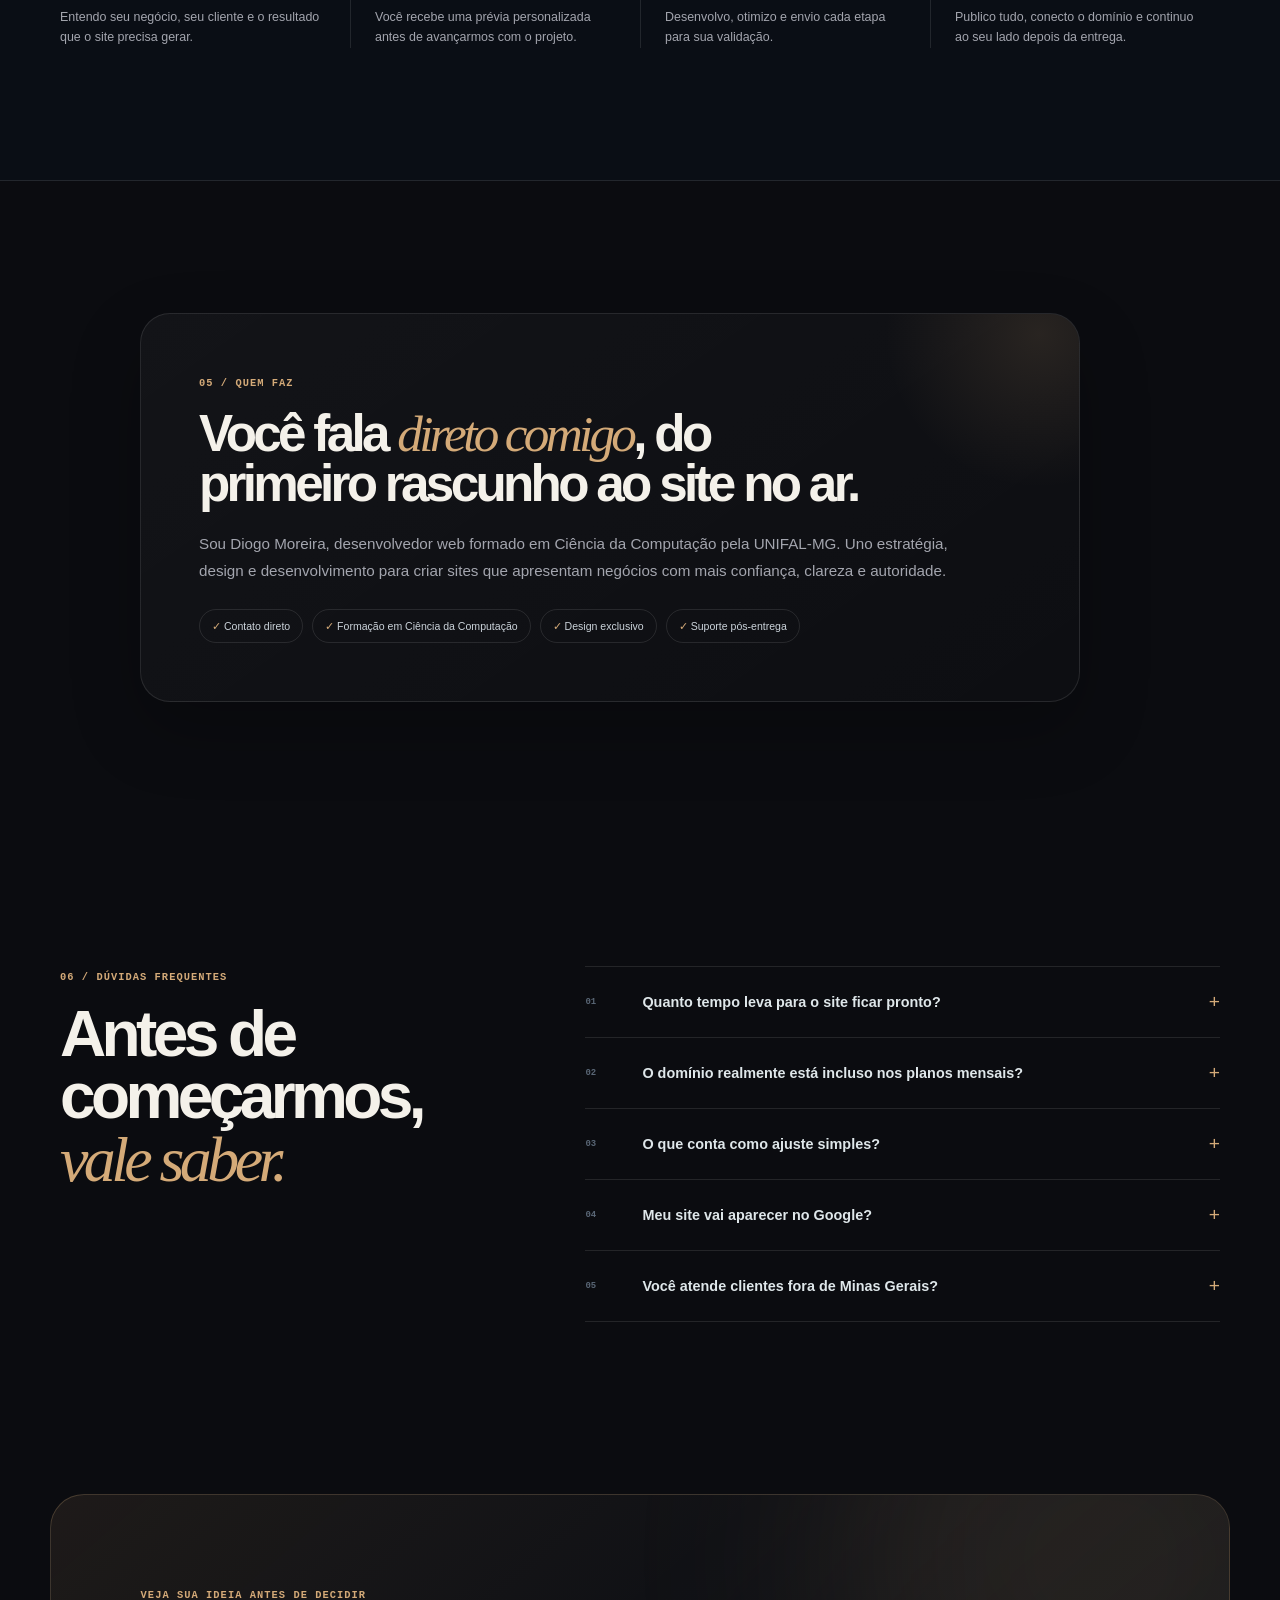
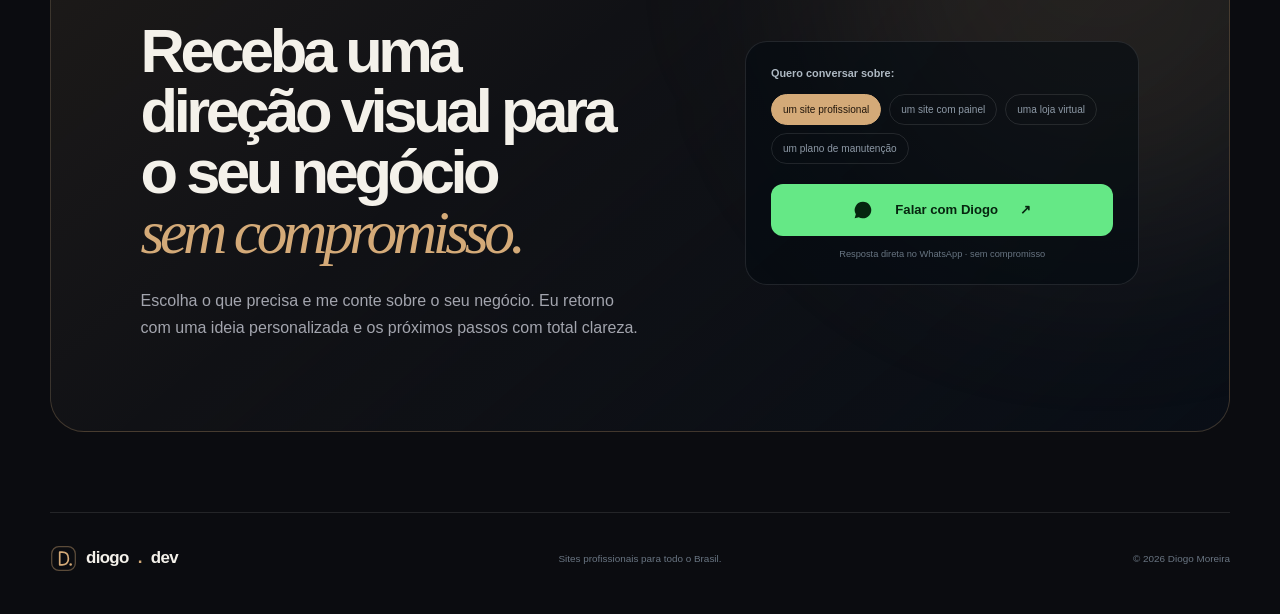
==== commit a63154b8: "Update index.html" ====
--- a/index.html
+++ b/index.html
@@ -636,6 +636,99 @@
   background: rgba(11,17,27,.55);
 }
 
+.projects-toggle-wrap { display: none; }
+.js .projects-toggle-wrap { display: block; }
+
+.projects-toggle {
+  position: relative;
+  display: grid;
+  grid-template-columns: auto 1fr auto;
+  gap: 20px;
+  align-items: center;
+  width: 100%;
+  padding: 24px 26px;
+  overflow: hidden;
+  border: 1px solid var(--line-strong);
+  border-radius: 22px;
+  color: var(--text);
+  background: linear-gradient(135deg, rgba(212,170,120,.09), rgba(255,255,255,.018) 48%, rgba(255,255,255,.028));
+  box-shadow: 0 24px 55px rgba(0,0,0,.2);
+  cursor: pointer;
+  text-align: left;
+  transition: border-color .25s ease, background .25s ease, transform .25s ease, box-shadow .25s ease;
+}
+
+.projects-toggle::before {
+  position: absolute;
+  inset: 0 auto 0 -28%;
+  width: 28%;
+  content: "";
+  background: linear-gradient(90deg, transparent, rgba(255,255,255,.07), transparent);
+  transform: skewX(-18deg);
+  transition: left .7s cubic-bezier(.2,.7,.2,1);
+}
+
+.projects-toggle:hover {
+  border-color: rgba(212,170,120,.48);
+  background: linear-gradient(135deg, rgba(212,170,120,.13), rgba(255,255,255,.025) 48%, rgba(255,255,255,.04));
+  box-shadow: 0 30px 70px rgba(0,0,0,.28);
+  transform: translateY(-3px);
+}
+
+.projects-toggle:hover::before { left: 118%; }
+.projects-toggle:focus-visible { outline: 2px solid var(--mint); outline-offset: 4px; }
+
+.projects-toggle-number {
+  display: grid;
+  width: 48px;
+  height: 48px;
+  place-items: center;
+  border: 1px solid rgba(212,170,120,.32);
+  border-radius: 14px;
+  color: var(--mint);
+  background: rgba(212,170,120,.06);
+  font-family: var(--mono);
+  font-size: .64rem;
+}
+
+.projects-toggle-copy { display: grid; gap: 4px; min-width: 0; }
+.projects-toggle-copy small { color: var(--mint); font-family: var(--mono); font-size: .55rem; letter-spacing: .12em; }
+.projects-toggle-copy strong { font-size: clamp(1.05rem, 2vw, 1.35rem); letter-spacing: -.035em; }
+.projects-toggle-copy em { color: var(--muted); font-size: .7rem; font-style: normal; }
+
+.projects-toggle-icon {
+  position: relative;
+  width: 42px;
+  height: 42px;
+  border: 1px solid var(--line);
+  border-radius: 50%;
+  background: rgba(255,255,255,.025);
+  transition: border-color .25s ease, background .25s ease, transform .45s cubic-bezier(.2,.8,.2,1);
+}
+.projects-toggle-icon i { position: absolute; top: 50%; left: 50%; width: 13px; height: 1px; background: var(--mint); transform: translate(-50%,-50%); transition: transform .35s ease, opacity .25s ease; }
+.projects-toggle-icon i:last-child { transform: translate(-50%,-50%) rotate(90deg); }
+.projects.is-projects-open .projects-toggle-icon { border-color: rgba(212,170,120,.4); background: rgba(212,170,120,.08); transform: rotate(180deg); }
+.projects.is-projects-open .projects-toggle-icon i:last-child { opacity: 0; transform: translate(-50%,-50%) rotate(0); }
+
+.projects-drawer { margin-top: 70px; }
+.js .projects-drawer {
+  display: grid;
+  grid-template-rows: 0fr;
+  margin-top: 0;
+  opacity: 0;
+  pointer-events: none;
+  transform: translateY(34px);
+  transition: grid-template-rows .72s cubic-bezier(.2,.75,.2,1), margin-top .72s cubic-bezier(.2,.75,.2,1), opacity .42s ease, transform .65s cubic-bezier(.2,.75,.2,1);
+}
+.js .projects-drawer-inner { min-height: 0; overflow: hidden; }
+.js .projects.is-projects-open .projects-drawer {
+  grid-template-rows: 1fr;
+  margin-top: 70px;
+  opacity: 1;
+  pointer-events: auto;
+  transform: translateY(0);
+}
+
 .project-list { display: grid; gap: 90px; }
 
 .project-row {
@@ -1026,6 +1119,14 @@
 
   .projects,
   .process-section { width: 100%; padding-inline: 16px; }
+  .projects-toggle { gap: 12px; padding: 18px 16px; border-radius: 18px; }
+  .projects-toggle-number { width: 40px; height: 40px; border-radius: 12px; font-size: .58rem; }
+  .projects-toggle-copy { gap: 3px; }
+  .projects-toggle-copy small { font-size: .47rem; }
+  .projects-toggle-copy strong { font-size: 1rem; }
+  .projects-toggle-copy em { display: none; }
+  .projects-toggle-icon { width: 36px; height: 36px; }
+  .js .projects.is-projects-open .projects-drawer { margin-top: 44px; }
   .project-list { gap: 42px; }
   .project-row,
   .project-row:nth-child(even) { width: 94%; gap: 16px; margin-inline: auto; }
@@ -1575,6 +1676,19 @@
 </h2>
 <p>Explore projetos reais e veja como estratégia, identidade e tecnologia se encontram para comunicar valor em poucos segundos.</p>
 </div>
+<div class="projects-toggle-wrap" data-reveal="true">
+<button class="projects-toggle" id="projectsToggle" type="button" aria-expanded="false" aria-controls="projectsDrawer">
+<span class="projects-toggle-number">04</span>
+<span class="projects-toggle-copy">
+<small>PORTFÓLIO SELECIONADO</small>
+<strong data-projects-toggle-label>Ver projetos entregues</strong>
+<em>Sites reais, publicados e prontos para navegar</em>
+</span>
+<span class="projects-toggle-icon" aria-hidden="true"><i></i><i></i></span>
+</button>
+</div>
+<div class="projects-drawer" id="projectsDrawer">
+<div class="projects-drawer-inner">
 <div class="project-list">
 <a class="project-row from-left" data-reveal="true" href="https://www.renataneme.com.br/" target="_blank" rel="noopener noreferrer">
 <div class="project-visual violet">
@@ -1696,6 +1810,8 @@
 </strong>
 </div>
 </a>
+</div>
+</div>
 </div>
 </section>
 <section class="interactive-band" aria-label="Design interativo">
@@ -1998,6 +2114,29 @@
   menuButton?.setAttribute('aria-expanded', 'false');
 }));
 
+const projectsSection = document.getElementById('projetos');
+const projectsToggle = document.getElementById('projectsToggle');
+const projectsDrawer = document.getElementById('projectsDrawer');
+const projectsToggleLabel = projectsToggle?.querySelector('[data-projects-toggle-label]');
+
+if (projectsSection && projectsToggle && projectsDrawer) {
+  projectsDrawer.setAttribute('aria-hidden', 'true');
+  projectsDrawer.setAttribute('inert', '');
+
+  projectsToggle.addEventListener('click', () => {
+    const open = projectsSection.classList.toggle('is-projects-open');
+    projectsToggle.setAttribute('aria-expanded', String(open));
+    projectsDrawer.setAttribute('aria-hidden', String(!open));
+    projectsToggleLabel.textContent = open ? 'Fechar projetos entregues' : 'Ver projetos entregues';
+
+    if (open) {
+      projectsDrawer.removeAttribute('inert');
+    } else {
+      projectsDrawer.setAttribute('inert', '');
+    }
+  });
+}
+
 const marketShowcase = document.querySelector('.market-showcase');
 const rotateHint = document.querySelector('.rotate-hint');
 if (marketShowcase) {
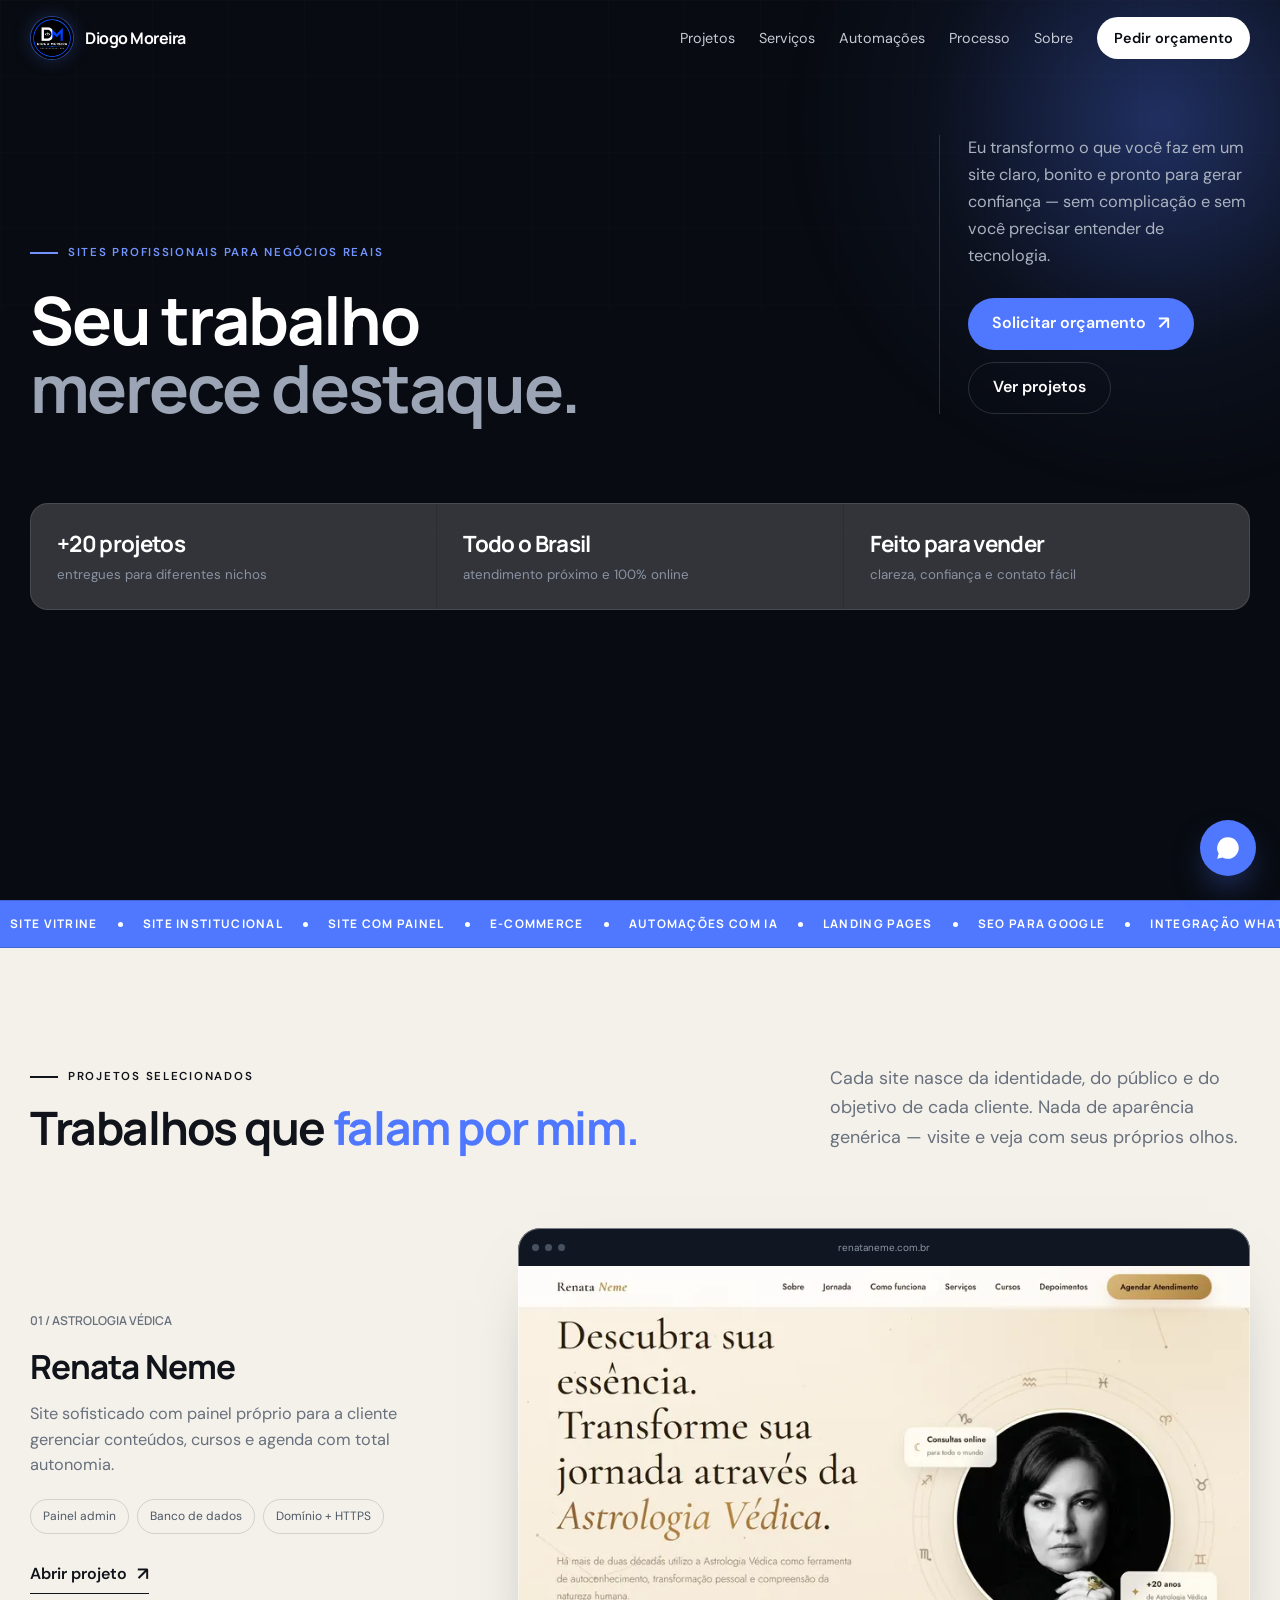
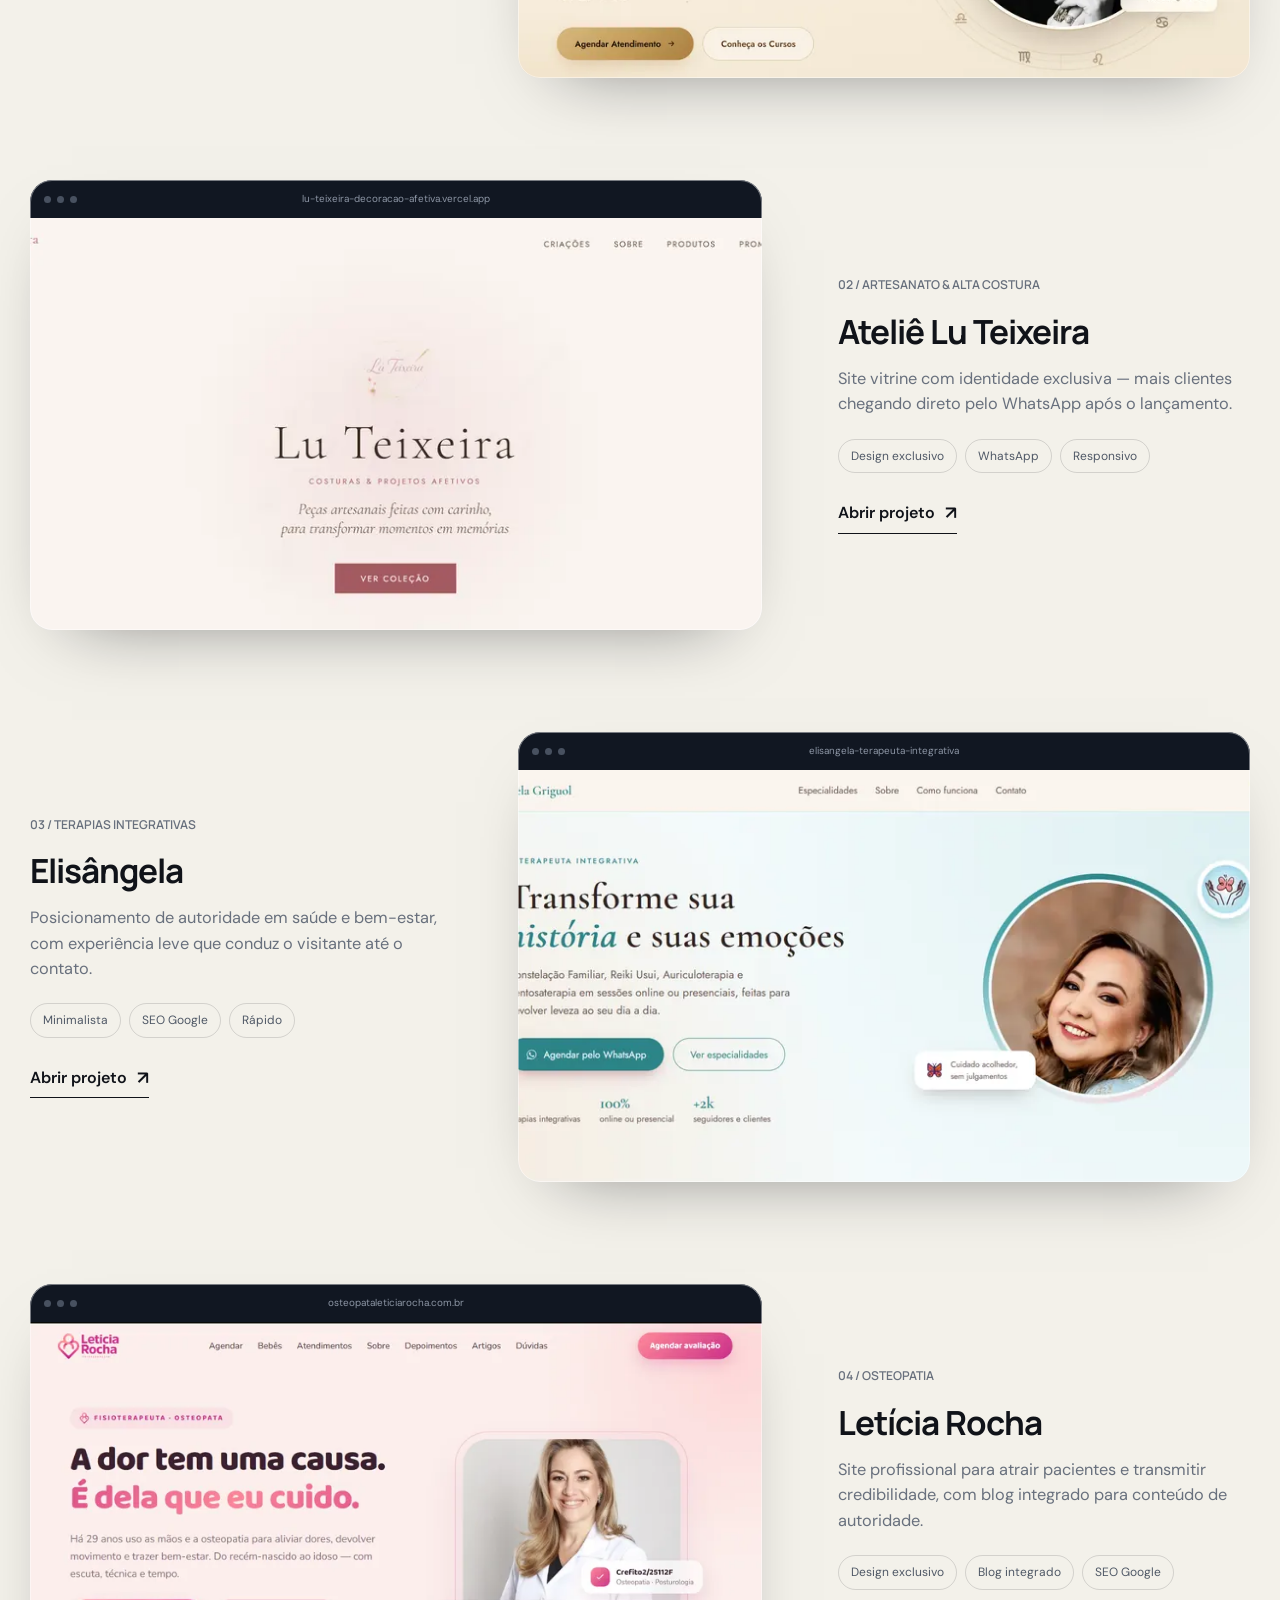
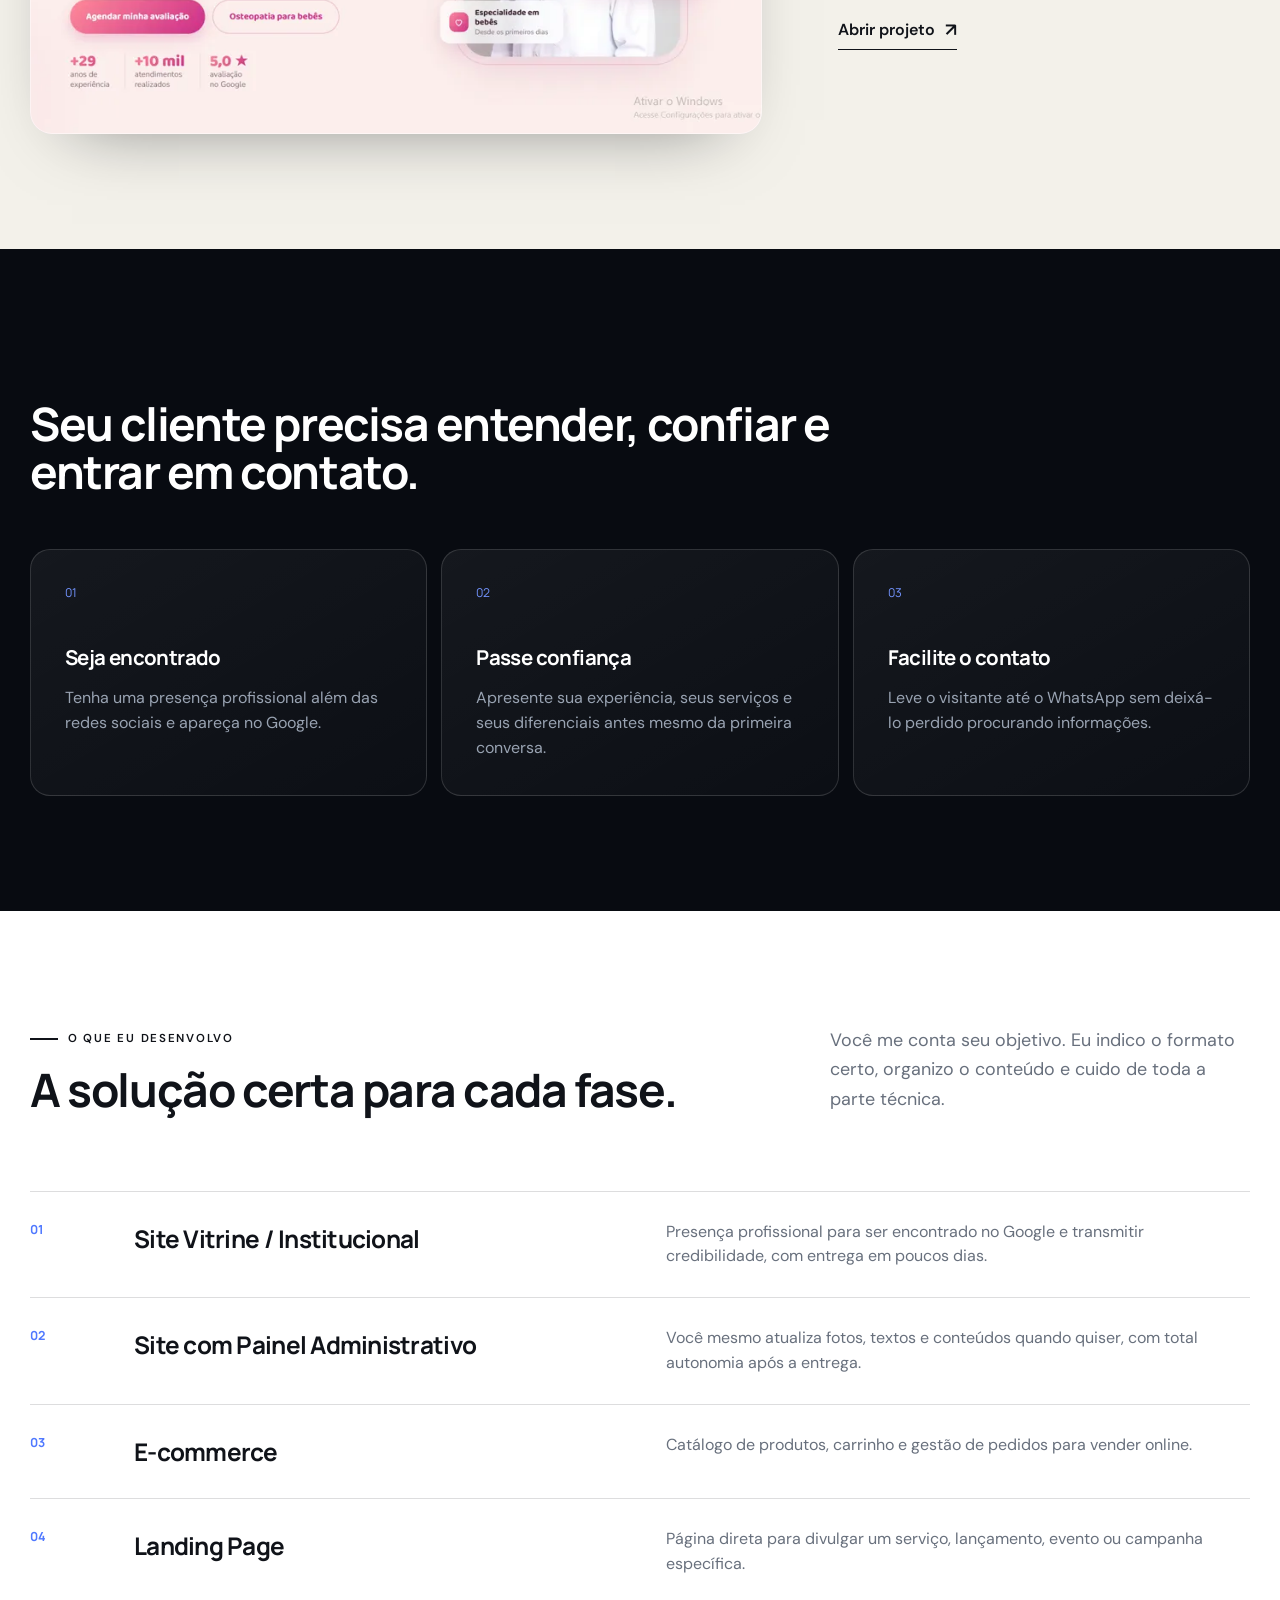
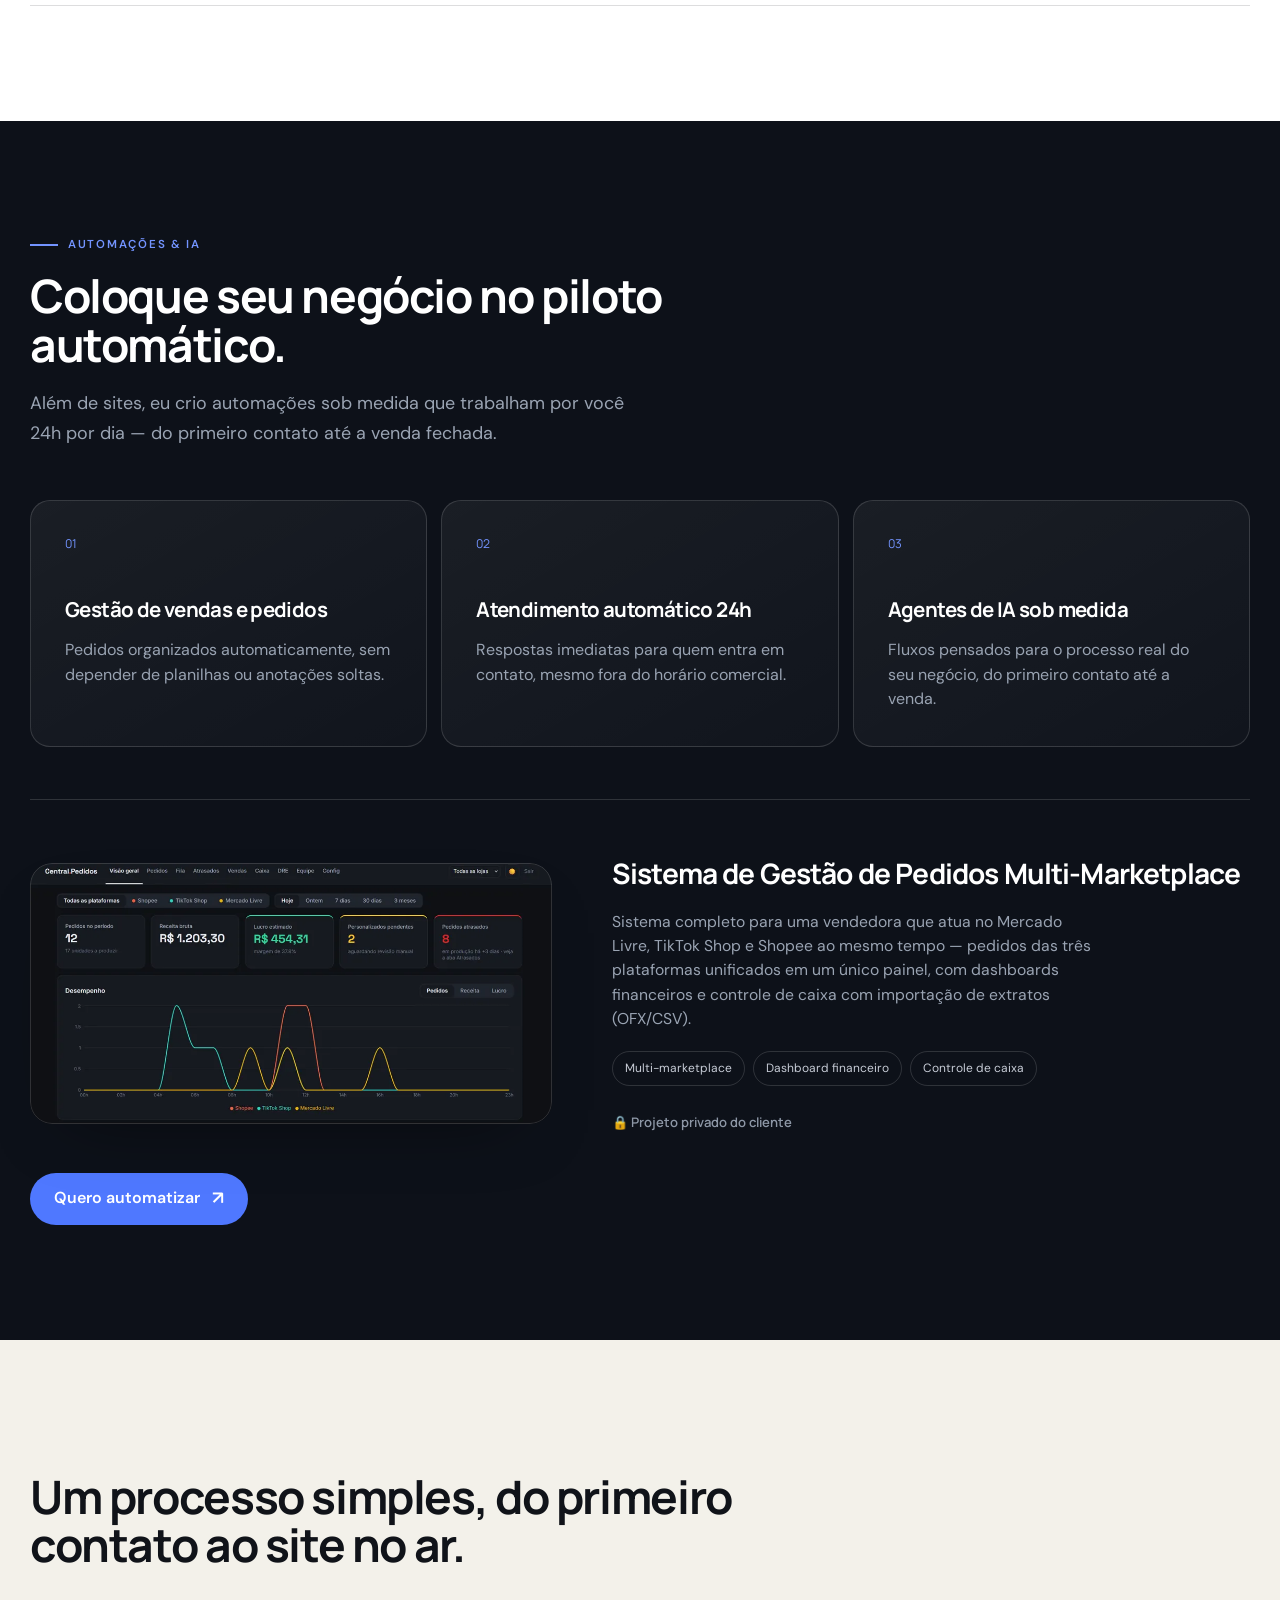
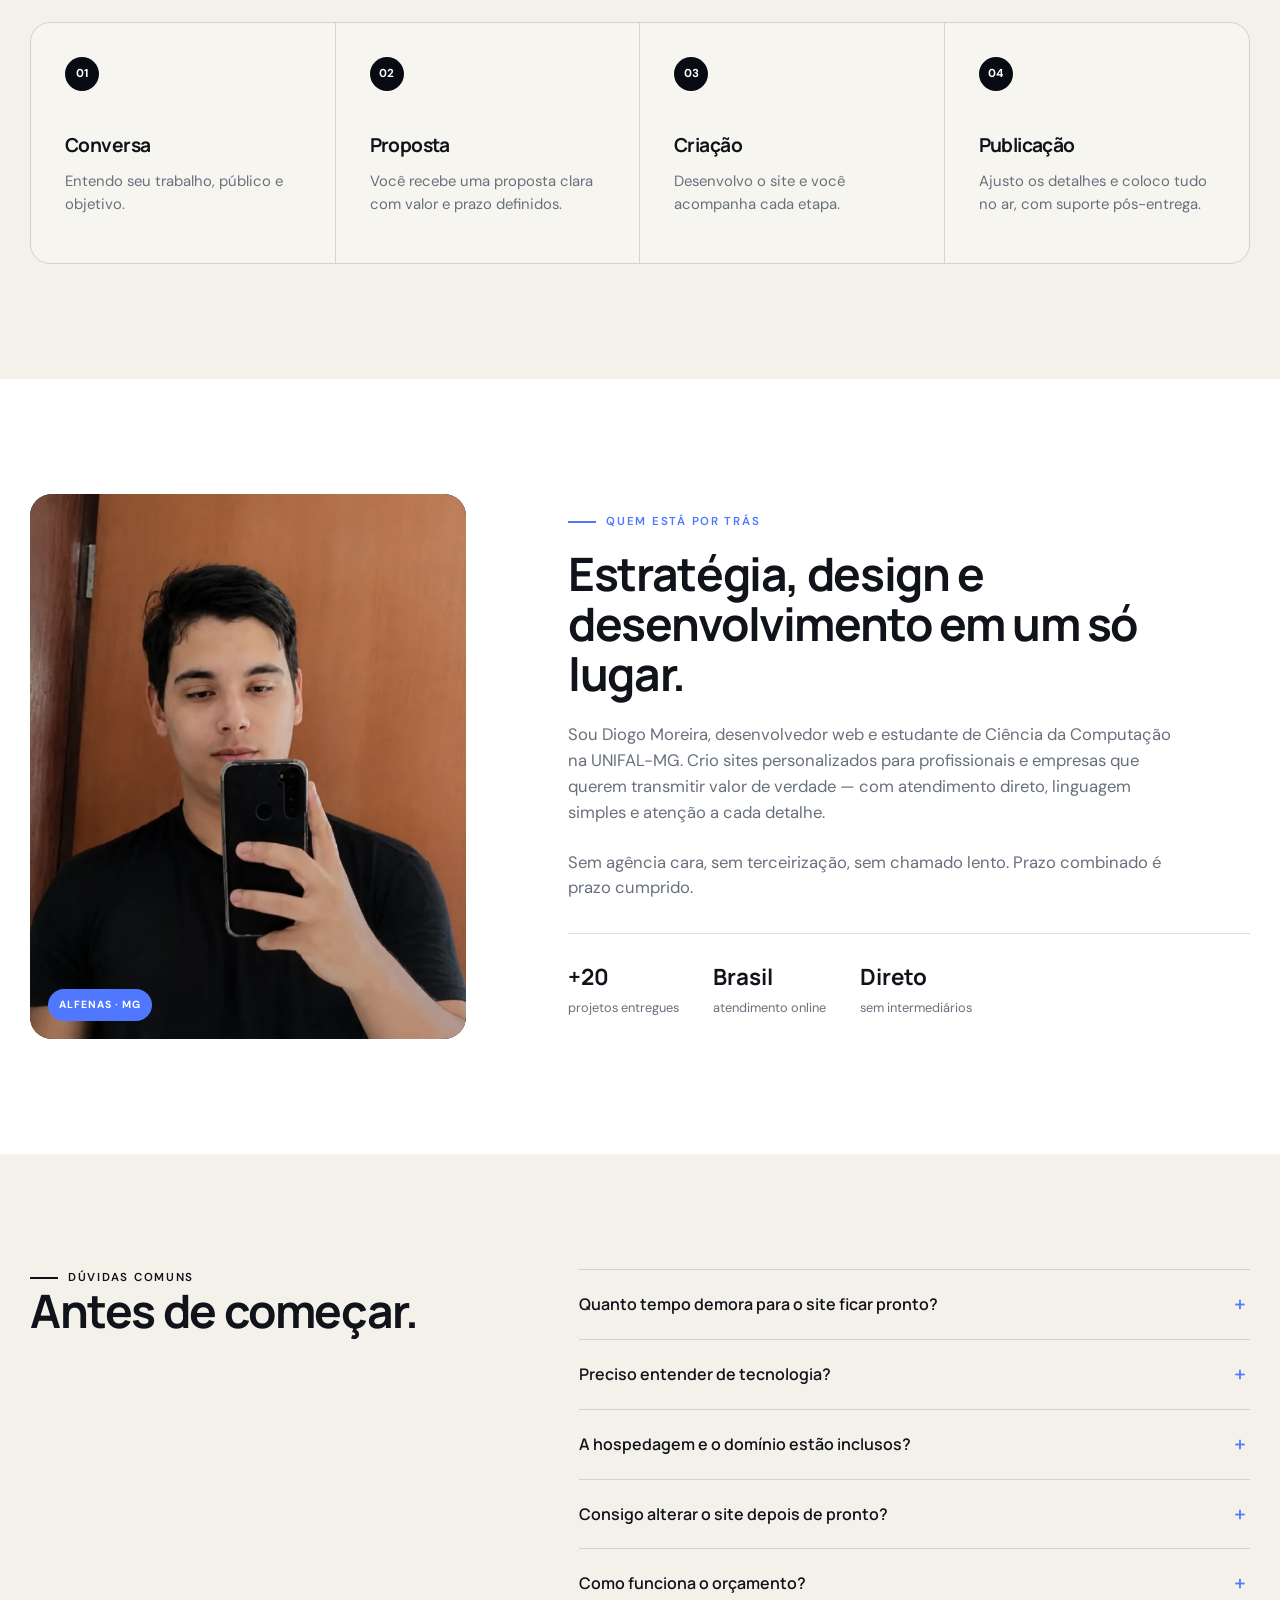
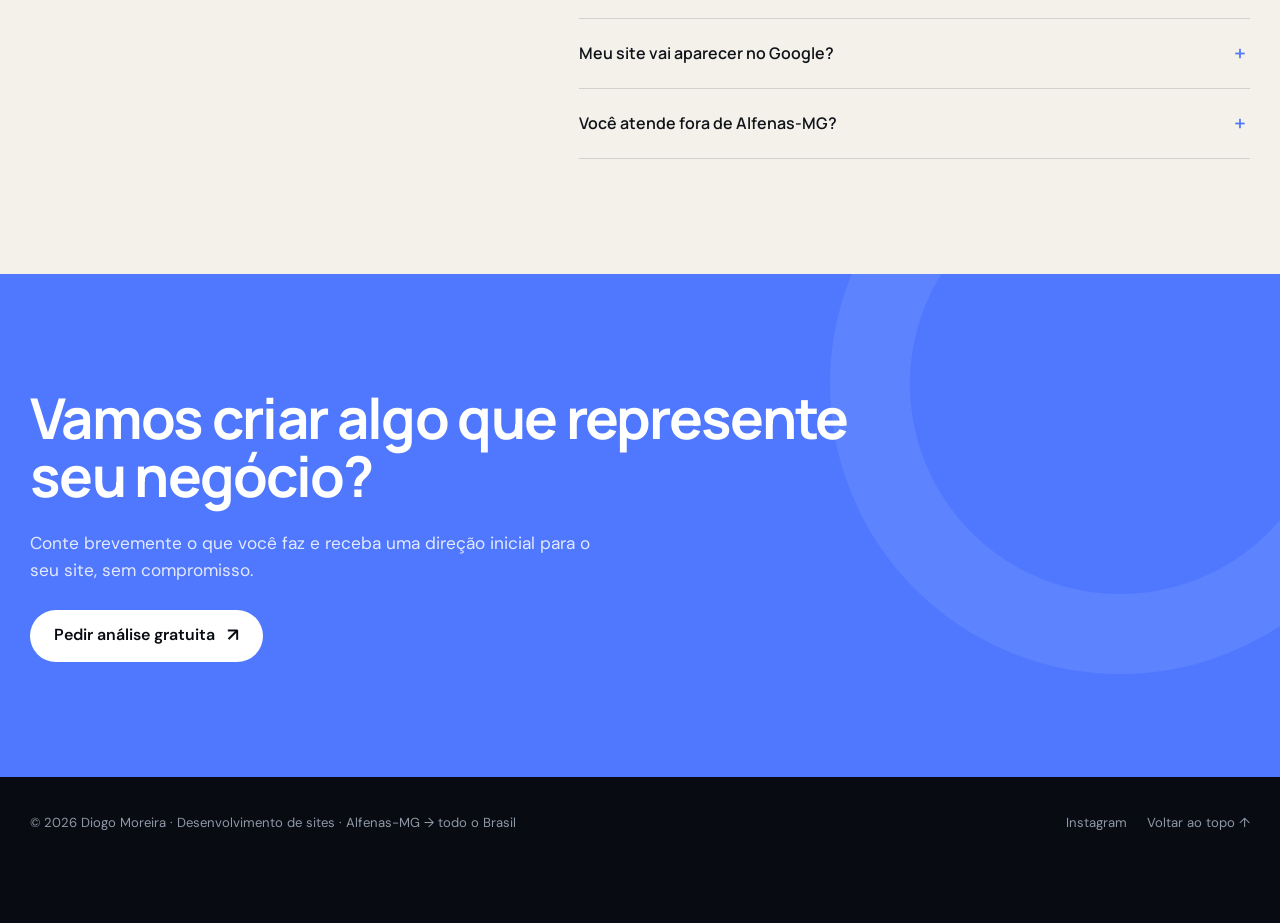
==== commit 3c456591: "feat: aplica novo portfólio profissional Co-Authored-By: Claude Sonnet 5 <noreply@anthropic.com>" ====
--- a/index.html
+++ b/index.html
@@ -1,2224 +1,357 @@
 <!DOCTYPE html>
 <html lang="pt-BR">
 <head>
-  <meta charset="UTF-8">
-  <meta name="viewport" content="width=device-width, initial-scale=1.0">
-  <title>Criação de Sites Profissionais | Diogo Moreira</title>
-  <meta name="description" content="Criação de sites profissionais em Alfenas MG e para todo o Brasil. Sites rápidos, preparados para o Google e pensados para gerar contatos no WhatsApp.">
-  <meta name="keywords" content="criação de sites profissionais, desenvolvedor web, site para empresas, site com painel administrativo, landing page profissional, criação de site em Alfenas MG, site otimizado para Google, manutenção de sites, hospedagem de sites com domínio">
-  <meta name="author" content="Diogo Moreira">
-  <meta name="robots" content="index, follow, max-image-preview:large">
-  <meta name="referrer" content="strict-origin-when-cross-origin">
-  <meta name="theme-color" content="#0b0c10">
-  <meta name="geo.region" content="BR-MG">
-  <meta name="geo.placename" content="Alfenas">
-  <meta http-equiv="Content-Security-Policy" content="default-src 'self'; img-src 'self' data: https://devdiogomoreira.com.br; style-src 'unsafe-inline'; script-src 'unsafe-inline'; connect-src 'none'; object-src 'none'; base-uri 'none'; form-action 'none'; upgrade-insecure-requests">
-  <link rel="canonical" href="https://devdiogomoreira.com.br/">
-  <link rel="icon" href="data:image/svg+xml,%3Csvg xmlns='http://www.w3.org/2000/svg' viewBox='0 0 64 64'%3E%3Crect x='4' y='4' width='56' height='56' rx='17' fill='%230b0c10' stroke='%23d4aa78' stroke-width='3'/%3E%3Cpath d='M23 47V17h5.5c9.4 0 15 5.9 15 15s-5.6 15-15 15H23Z' fill='none' stroke='%23d4aa78' stroke-width='4' stroke-linejoin='round'/%3E%3Ccircle cx='49' cy='46' r='3' fill='%23d4aa78'/%3E%3C/svg%3E">
-  <link rel="apple-touch-icon" href="data:image/svg+xml,%3Csvg xmlns='http://www.w3.org/2000/svg' viewBox='0 0 64 64'%3E%3Crect width='64' height='64' rx='14' fill='%230b0c10'/%3E%3Cpath d='M23 47V17h5.5c9.4 0 15 5.9 15 15s-5.6 15-15 15H23Z' fill='none' stroke='%23d4aa78' stroke-width='4' stroke-linejoin='round'/%3E%3Ccircle cx='49' cy='46' r='3' fill='%23d4aa78'/%3E%3C/svg%3E">
-  <meta property="og:type" content="website">
-  <meta property="og:locale" content="pt_BR">
-  <meta property="og:title" content="Criação de Sites Profissionais | Diogo Moreira">
-  <meta property="og:description" content="Sites profissionais que ajudam seu negócio a ser encontrado, transmitir confiança e receber mais contatos.">
-  <meta property="og:url" content="https://devdiogomoreira.com.br/">
-  <meta property="og:site_name" content="Diogo Moreira — Desenvolvimento Web">
-  <meta property="og:image" content="https://devdiogomoreira.com.br/assets/diogo.webp">
-  <meta name="twitter:card" content="summary_large_image">
-  <meta name="twitter:title" content="Criação de Sites Profissionais | Diogo Moreira">
-  <meta name="twitter:description" content="Sites rápidos, autorais e preparados para o Google.">
-  <meta name="twitter:image" content="https://devdiogomoreira.com.br/assets/diogo.webp">
-  <script type="application/ld+json">{"@context":"https://schema.org","@graph":[{"@type":"ProfessionalService","@id":"https://devdiogomoreira.com.br/#business","name":"Diogo Moreira — Desenvolvimento Web","url":"https://devdiogomoreira.com.br/","description":"Criação de sites profissionais, landing pages, sites com painel e lojas virtuais para empresas e profissionais em todo o Brasil.","areaServed":{"@type":"Country","name":"Brasil"},"telephone":"+55 35 99967-5196","priceRange":"R$","contactPoint":{"@type":"ContactPoint","contactType":"sales","telephone":"+55 35 99967-5196","areaServed":"BR","availableLanguage":"Portuguese"},"hasOfferCatalog":{"@type":"OfferCatalog","name":"Planos de hospedagem, domínio e manutenção","itemListElement":[{"@type":"Offer","name":"Plano Essencial","price":"19.90","priceCurrency":"BRL","description":"Hospedagem, domínio .com.br, SSL, monitoramento e suporte."},{"@type":"Offer","name":"Plano Profissional","price":"39.90","priceCurrency":"BRL","description":"Manutenção frequente, atualizações e atendimento prioritário."},{"@type":"Offer","name":"Plano Performance","price":"89.90","priceCurrency":"BRL","description":"Cuidado contínuo, acompanhamento de SEO e revisão mensal."}]},"founder":{"@id":"https://devdiogomoreira.com.br/#person"},"sameAs":["https://www.instagram.com/devdiogomoreira/"]},{"@type":"Person","@id":"https://devdiogomoreira.com.br/#person","name":"Diogo Moreira","jobTitle":"Desenvolvedor Web","url":"https://devdiogomoreira.com.br/","alumniOf":{"@type":"CollegeOrUniversity","name":"UNIFAL-MG"},"knowsAbout":["Desenvolvimento Web","Criação de Sites","SEO","UX/UI Design","React","Next.js"]},{"@type":"FAQPage","mainEntity":[{"@type":"Question","name":"Quanto tempo leva para o site ficar pronto?","acceptedAnswer":{"@type":"Answer","text":"Um site vitrine costuma levar de 2 a 5 dias. Projetos com painel ou loja virtual recebem prazo conforme o escopo."}},{"@type":"Question","name":"O domínio está incluso nos planos mensais?","acceptedAnswer":{"@type":"Answer","text":"O domínio .com.br está incluso nos planos com contratação anual e fica registrado em nome do cliente."}},{"@type":"Question","name":"Meu site vai aparecer no Google?","acceptedAnswer":{"@type":"Answer","text":"O site é entregue com estrutura técnica de SEO, carregamento rápido, títulos, descrições e organização corretos."}}]}]}</script>
-  <style>
-:root {
-  --bg: #0b0c10;
-  --bg-soft: #101219;
-  --surface: #151922;
-  --surface-2: #1a202b;
-  --line: rgba(255, 255, 255, 0.1);
-  --line-strong: rgba(255, 255, 255, 0.18);
-  --text: #f4f1ea;
-  --muted: #a3a5ae;
-  --mint: #d4aa78;
-  --mint-bright: #ecd0ab;
-  --mint-dark: #2f2115;
-  --blue: #8392b9;
-  --serif: Georgia, "Times New Roman", serif;
-  --sans: Inter, ui-sans-serif, -apple-system, BlinkMacSystemFont, "Segoe UI", sans-serif;
-  --mono: "SFMono-Regular", Consolas, "Liberation Mono", monospace;
-  --radius: 26px;
+<meta charset="UTF-8">
+<meta name="viewport" content="width=device-width, initial-scale=1.0">
+<title>Diogo Moreira — Sites profissionais e automações que trazem clientes</title>
+<meta name="description" content="Criação de sites profissionais para pequenos negócios: site vitrine, site com painel administrativo, e-commerce e automações com IA para vendas e atendimento. Design premium, entrega rápida e contato direto no WhatsApp.">
+<meta name="author" content="Diogo Moreira">
+<meta name="robots" content="index, follow">
+<meta name="theme-color" content="#080b11">
+<link rel="canonical" href="https://devdiogomoreira.com.br/">
+<link rel="icon" type="image/png" href="assets/logo-diogo.png">
+<link rel="apple-touch-icon" href="assets/logo-diogo.png">
+
+<meta property="og:type" content="website">
+<meta property="og:locale" content="pt_BR">
+<meta property="og:title" content="Diogo Moreira — Sites profissionais e automações que trazem clientes">
+<meta property="og:description" content="Site vitrine, site com painel, e-commerce e automações com IA. Design premium, entrega rápida, contato direto no WhatsApp.">
+<meta property="og:url" content="https://devdiogomoreira.com.br/">
+<meta property="og:image" content="https://devdiogomoreira.com.br/assets/diogo.webp">
+<meta name="twitter:card" content="summary_large_image">
+<meta name="twitter:title" content="Diogo Moreira — Sites profissionais e automações que trazem clientes">
+<meta name="twitter:description" content="Site vitrine, site com painel, e-commerce e automações com IA. Design premium, entrega rápida, contato direto no WhatsApp.">
+<meta name="twitter:image" content="https://devdiogomoreira.com.br/assets/diogo.webp">
+
+<script type="application/ld+json">
+{
+  "@context": "https://schema.org",
+  "@type": "ProfessionalService",
+  "name": "Diogo Moreira — Desenvolvimento Web",
+  "description": "Criação de sites profissionais, e-commerce e automações com IA para pequenos negócios.",
+  "url": "https://devdiogomoreira.com.br/",
+  "areaServed": "BR",
+  "founder": {"@type": "Person", "name": "Diogo Moreira"},
+  "address": {"@type": "PostalAddress", "addressLocality": "Alfenas", "addressRegion": "MG", "addressCountry": "BR"}
 }
-
-* {
-  box-sizing: border-box;
+</script>
+<script type="application/ld+json">
+{
+  "@context": "https://schema.org",
+  "@type": "Person",
+  "name": "Diogo Moreira",
+  "alternateName": "Dev Diogo Moreira",
+  "jobTitle": "Desenvolvedor Web",
+  "url": "https://devdiogomoreira.com.br/",
+  "image": "https://devdiogomoreira.com.br/assets/diogo.webp",
+  "alumniOf": {"@type": "CollegeOrUniversity", "name": "UNIFAL-MG"},
+  "worksFor": {"@type": "Organization", "name": "Diogo Moreira — Desenvolvimento Web"},
+  "address": {"@type": "PostalAddress", "addressLocality": "Alfenas", "addressRegion": "MG", "addressCountry": "BR"},
+  "knowsAbout": ["Desenvolvimento Web", "React", "Next.js", "SEO", "Automação com IA", "UX/UI Design"]
 }
-
-html {
-  scroll-behavior: smooth;
-  scroll-padding-top: 90px;
-  background: var(--bg);
+</script>
+<script type="application/ld+json">
+{
+  "@context": "https://schema.org",
+  "@type": "FAQPage",
+  "mainEntity": [
+    {"@type": "Question", "name": "Quanto tempo demora para o site ficar pronto?", "acceptedAnswer": {"@type": "Answer", "text": "Depende do formato: sites vitrine ficam prontos em 2 a 5 dias, sites com painel em 7 a 12 dias e e-commerce em 15 a 25 dias. O prazo exato é combinado antes de começar — e prazo combinado é prazo cumprido."}},
+    {"@type": "Question", "name": "Preciso entender de tecnologia?", "acceptedAnswer": {"@type": "Answer", "text": "Não. Eu cuido de toda a estrutura, configuração e publicação, explicando apenas o que você realmente precisa decidir."}},
+    {"@type": "Question", "name": "A hospedagem e o domínio estão inclusos?", "acceptedAnswer": {"@type": "Answer", "text": "A configuração da hospedagem está inclusa em todos os serviços, em plataformas modernas e estáveis. O registro do domínio próprio (ex: seunegocio.com.br) é pago anualmente ao Registro.br, e eu te oriento em todo o processo."}},
+    {"@type": "Question", "name": "Consigo alterar o site depois de pronto?", "acceptedAnswer": {"@type": "Answer", "text": "Sim! No serviço com Painel você mesmo atualiza textos, fotos e conteúdos quando quiser. No serviço Vitrine, pequenos ajustes pós-entrega estão inclusos e alterações maiores são combinadas caso a caso."}},
+    {"@type": "Question", "name": "Como funciona o orçamento?", "acceptedAnswer": {"@type": "Answer", "text": "Cada projeto é único: converso com você sobre o seu negócio, entendo o escopo e envio uma proposta personalizada com valor fechado e prazo definido antes de qualquer cobrança."}},
+    {"@type": "Question", "name": "Meu site vai aparecer no Google?", "acceptedAnswer": {"@type": "Answer", "text": "Sim. Todos os sites são construídos seguindo as boas práticas de SEO do Google: código limpo, carregamento rápido, estrutura correta e otimização regional para o seu público te encontrar."}},
+    {"@type": "Question", "name": "Você atende fora de Alfenas-MG?", "acceptedAnswer": {"@type": "Answer", "text": "Atendo todo o Brasil! Todo o processo acontece de forma online: conversa pelo WhatsApp, validações por link e entrega direto no ar. Simples e sem burocracia."}}
+  ]
 }
-
-body {
-  margin: 0;
-  overflow-x: hidden;
-  background:
-    radial-gradient(circle at 50% -20%, rgba(212, 170, 120, 0.09), transparent 32rem),
-    var(--bg);
-  color: var(--text);
-  font-family: var(--sans);
-  -webkit-font-smoothing: antialiased;
-}
-
-::selection {
-  color: #25190e;
-  background: var(--mint);
-}
-
-a {
-  color: inherit;
-  text-decoration: none;
-}
-
-button,
-input {
-  font: inherit;
-}
-
-img {
-  display: block;
-  max-width: 100%;
-}
-
-/* ===== Abertura da marca ===== */
-.intro-veil {
-  position: fixed;
-  inset: 0;
-  z-index: 200;
-  display: grid;
-  place-items: center;
-  background: #0a0b0f;
-  animation: veil-out .6s 2.2s cubic-bezier(.4, 0, .2, 1) forwards;
-}
-
-.intro-veil::before {
-  position: absolute;
-  inset: 0;
-  content: "";
-  background: radial-gradient(circle at 50% 46%, rgba(212, 170, 120, .14), transparent 46%);
-}
-
-.intro-veil.is-hidden { display: none; }
-
-.intro-mark {
-  position: relative;
-  display: grid;
-  justify-items: center;
-  gap: 15px;
-  padding: 0 24px;
-}
-
-.intro-logo { width: 70px; height: 70px; color: var(--mint); }
-.intro-logo .mark-frame { stroke-dasharray: 260; stroke-dashoffset: 260; animation: mark-draw .95s .1s cubic-bezier(.5,0,.2,1) forwards; }
-.intro-logo .mark-letter { stroke-dasharray: 175; stroke-dashoffset: 175; animation: mark-draw .8s .4s cubic-bezier(.5,0,.2,1) forwards; }
-.intro-logo .mark-dot { opacity: 0; transform-box: fill-box; transform-origin: center; animation: mark-dot .4s 1.05s ease forwards; }
-
-.intro-name {
-  position: relative;
-  width: max-content;
-  max-width: 100%;
-  margin: 4px 0 0;
-  font-size: clamp(1.55rem, 7.4vw, 2.5rem);
-  font-weight: 640;
-  letter-spacing: -.05em;
-}
-
-.intro-name span { display: block; clip-path: inset(0 100% 0 0); animation: name-reveal .95s .7s steps(13, end) forwards; }
-.intro-name::after {
-  position: absolute;
-  top: 9%;
-  bottom: 9%;
-  left: 0;
-  width: 2px;
-  content: "";
-  background: var(--mint);
-  animation: name-caret .95s .7s steps(13, end) forwards, caret-blink .5s step-end 7;
-}
-
-.intro-line { width: 0; height: 1px; background: linear-gradient(90deg, transparent, var(--mint), transparent); animation: line-grow .7s 1.35s cubic-bezier(.3,.8,.3,1) forwards; }
-
-.intro-role {
-  margin: 0;
-  color: #7d8794;
-  font-family: var(--mono);
-  font-size: .58rem;
-  letter-spacing: .32em;
-  text-transform: uppercase;
-  opacity: 0;
-  animation: role-fade .5s 1.6s ease forwards;
-}
-
-body.is-loading { overflow: hidden; }
-
-html.js body:not(.intro-done) .hero-copy,
-html.js body:not(.intro-done) .typed-name,
-html.js body:not(.intro-done) .typed-role { animation-play-state: paused; }
-
-.ambient {
-  position: fixed;
-  inset: 0;
-  z-index: -1;
-  overflow: hidden;
-  pointer-events: none;
-}
-
-.ambient::after {
-  position: absolute;
-  inset: 0;
-  content: "";
-  opacity: 0.08;
-  background-image: linear-gradient(rgba(255,255,255,.07) 1px, transparent 1px), linear-gradient(90deg, rgba(255,255,255,.07) 1px, transparent 1px);
-  background-size: 72px 72px;
-  -webkit-mask-image: linear-gradient(to bottom, black, transparent 62%);
-  mask-image: linear-gradient(to bottom, black, transparent 62%);
-}
-
-.ambient i {
-  position: absolute;
-  width: 28rem;
-  aspect-ratio: 1;
-  border-radius: 50%;
-  filter: blur(100px);
-  opacity: 0.08;
-}
-
-.ambient i:nth-child(1) { top: 8%; left: -15rem; background: var(--mint); }
-.ambient i:nth-child(2) { top: 38%; right: -17rem; background: #66779f; }
-.ambient i:nth-child(3) { bottom: 3%; left: 30%; background: #8e748d; }
-
-.site-header {
-  position: fixed;
-  z-index: 80;
-  top: 18px;
-  left: 50%;
-  display: grid;
-  grid-template-columns: auto 1fr auto;
-  align-items: center;
-  width: min(1180px, calc(100% - 36px));
-  min-height: 64px;
-  padding: 0 12px 0 20px;
-  border: 1px solid rgba(255,255,255,.11);
-  border-radius: 18px;
-  background: rgba(8, 13, 21, 0.79);
-  box-shadow: 0 18px 48px rgba(0,0,0,.3);
-  backdrop-filter: blur(18px);
-  transform: translateX(-50%);
-}
-
-.brand {
-  display: inline-flex;
-  align-items: center;
-  gap: 9px;
-  font-size: 1.06rem;
-  font-weight: 800;
-  letter-spacing: -.04em;
-}
-
-.brand span {
-  color: var(--mint);
-}
-
-.brand-mark {
-  width: 27px;
-  height: 27px;
-  flex: none;
-  color: var(--mint);
-}
-
-.nav {
-  display: flex;
-  justify-content: center;
-  gap: clamp(18px, 2.5vw, 36px);
-}
-
-.nav a {
-  position: relative;
-  color: #b8c1cc;
-  font-size: .8rem;
-  font-weight: 600;
-}
-
-.nav a::after {
-  position: absolute;
-  right: 0;
-  bottom: -8px;
-  left: 0;
-  height: 1px;
-  content: "";
-  background: var(--mint);
-  transform: scaleX(0);
-  transform-origin: right;
-  transition: transform .25s ease;
-}
-
-.nav a:hover { color: white; }
-.nav a:hover::after { transform: scaleX(1); transform-origin: left; }
-
-.header-cta {
-  display: inline-flex;
-  align-items: center;
-  gap: 18px;
-  min-height: 42px;
-  padding: 0 18px;
-  border-radius: 11px;
-  color: #261a0e;
-  background: var(--mint);
-  font-size: .78rem;
-  font-weight: 800;
-  transition: transform .2s ease, background .2s ease;
-}
-
-.header-cta:hover { background: var(--mint-bright); transform: translateY(-2px); }
-.header-cta span { font-size: 1rem; }
-
-.menu-button {
-  display: none;
-  width: 42px;
-  height: 42px;
-  padding: 0;
-  border: 1px solid var(--line);
-  border-radius: 11px;
-  background: transparent;
-}
-
-.menu-button span {
-  display: block;
-  width: 18px;
-  height: 1px;
-  margin: 5px auto;
-  background: white;
-}
-
-main { overflow: clip; }
-
-.hero {
-  position: relative;
-  display: grid;
-  grid-template-columns: minmax(0, .93fr) minmax(480px, 1.07fr);
-  gap: clamp(42px, 5vw, 88px);
-  align-items: center;
-  width: min(1240px, calc(100% - 48px));
-  min-height: 100svh;
-  margin: 0 auto;
-  padding: 144px 0 104px;
-}
-
-.hero-copy {
-  position: relative;
-  z-index: 4;
-  animation: rise .8s .05s both cubic-bezier(.2,.7,.2,1);
-}
-
-.type-signature {
-  display: flex;
-  align-items: center;
-  gap: 12px;
-  min-height: 22px;
-  margin-bottom: 17px;
-  font-family: var(--mono);
-  letter-spacing: .12em;
-}
-
-.typed-name {
-  display: inline-block;
-  width: 0;
-  max-width: 100%;
-  overflow: hidden;
-  border-right: 1px solid var(--mint);
-  color: var(--text);
-  font-size: .7rem;
-  font-weight: 800;
-  white-space: nowrap;
-  animation: type-name 1.45s .25s steps(13, end) forwards, caret .65s step-end 4;
-}
-
-.typed-role {
-  color: #777d88;
-  font-size: .56rem;
-  opacity: 0;
-  transform: translateX(-8px);
-  animation: role-in .5s 1.8s ease forwards;
-}
-
-.typed-role::before {
-  margin-right: 12px;
-  color: var(--mint);
-  content: "/";
-}
-
-.availability {
-  display: inline-flex;
-  align-items: center;
-  gap: 8px;
-  margin-bottom: 28px;
-  color: #c8d2da;
-  font-family: var(--mono);
-  font-size: .7rem;
-  letter-spacing: .04em;
-  text-transform: uppercase;
-}
-
-.availability i {
-  width: 7px;
-  height: 7px;
-  border-radius: 50%;
-  background: var(--mint);
-  box-shadow: 0 0 0 5px rgba(212,170,120,.1), 0 0 16px rgba(212,170,120,.7);
-}
-
-.availability span { color: #74818f; }
-
-.hero h1,
-.section-heading h2,
-.band-copy h2,
-.about-copy h2,
-.contact h2 {
-  margin: 0;
-  font-size: clamp(3rem, 5.35vw, 5.25rem);
-  font-weight: 620;
-  line-height: .98;
-  letter-spacing: -.072em;
-  text-wrap: balance;
-}
-
-h1 em,
-h2 em {
-  color: var(--mint);
-  font-family: var(--serif);
-  font-weight: 400;
-}
-
-.hero-copy > p {
-  max-width: 610px;
-  margin: 28px 0 0;
-  color: var(--muted);
-  font-size: clamp(1rem, 1.3vw, 1.15rem);
-  line-height: 1.75;
-}
-
-.hero-benefits {
-  display: flex;
-  flex-wrap: wrap;
-  gap: 8px;
-  margin-top: 22px;
-}
-
-.hero-benefits span {
-  display: inline-flex;
-  align-items: center;
-  gap: 7px;
-  padding: 8px 10px;
-  border: 1px solid var(--line);
-  border-radius: 999px;
-  color: #c7d0d8;
-  background: rgba(255,255,255,.022);
-  font-size: .64rem;
-  font-weight: 700;
-}
-
-.hero-benefits span::before {
-  color: var(--mint);
-  content: "✓";
-}
-
-.hero-actions {
-  display: flex;
-  flex-wrap: wrap;
-  gap: 12px;
-  margin-top: 34px;
-}
-
-.button {
-  display: inline-flex;
-  align-items: center;
-  justify-content: center;
-  gap: 22px;
-  min-height: 52px;
-  padding: 0 22px;
-  border: 1px solid transparent;
-  border-radius: 12px;
-  font-size: .82rem;
-  font-weight: 800;
-  transition: transform .22s ease, border-color .22s ease, background .22s ease;
-}
-
-.button:hover { transform: translateY(-3px); }
-.button-primary { color: #21160b; background: var(--mint); box-shadow: 0 16px 36px rgba(178,132,82,.13); }
-.button-primary:hover { background: var(--mint-bright); }
-.button-ghost { border-color: var(--line-strong); background: rgba(255,255,255,.025); }
-.button-ghost:hover { border-color: rgba(212,170,120,.45); background: rgba(212,170,120,.05); }
-
-.hero-proof {
-  display: flex;
-  gap: clamp(22px, 3vw, 44px);
-  margin-top: 54px;
-  padding-top: 24px;
-  border-top: 1px solid var(--line);
-}
-
-.hero-proof div { display: grid; gap: 4px; }
-.hero-proof strong { font-size: 1.16rem; letter-spacing: -.04em; }
-.hero-proof span { color: #778493; font-size: .68rem; }
-
-.browser-dots { display: flex; gap: 6px; }
-.browser-dots i { width: 6px; height: 6px; border-radius: 50%; background: #565d69; }
-.browser-dots i:first-child { background: #9d7880; }
-
-.hero-scroll {
-  position: absolute;
-  right: 0;
-  bottom: 32px;
-  display: flex;
-  align-items: center;
-  gap: 12px;
-  color: #687482;
-  font-family: var(--mono);
-  font-size: .58rem;
-  text-transform: uppercase;
-}
-.hero-scroll i { display: block; width: 58px; height: 1px; background: #46515e; }
-
-.marquee {
-  overflow: hidden;
-  padding: 16px 0;
-  border-block: 1px solid var(--line);
-  background: #091019;
-}
-.marquee > div {
-  display: flex;
-  gap: 28px;
-  width: max-content;
-  animation: marquee 34s linear infinite;
-}
-.marquee span { color: #7f8b98; font-family: var(--mono); font-size: .62rem; letter-spacing: .1em; }
-.marquee b { color: var(--mint); font-size: .58rem; }
-
-.section {
-  width: min(1160px, calc(100% - 48px));
-  margin: 0 auto;
-  padding: 132px 0;
-}
-
-.section-heading {
-  max-width: 770px;
-  margin-bottom: 62px;
-}
-
-.kicker {
-  display: inline-block;
-  margin-bottom: 20px;
-  color: var(--mint);
-  font-family: var(--mono);
-  font-size: .65rem;
-  font-weight: 700;
-  letter-spacing: .1em;
-  text-transform: uppercase;
-}
-
-.section-heading h2,
-.band-copy h2,
-.about-copy h2,
-.contact h2 {
-  font-size: clamp(2.7rem, 5vw, 4.85rem);
-}
-
-.section-heading > p {
-  max-width: 650px;
-  margin: 24px 0 0;
-  color: var(--muted);
-  font-size: 1rem;
-  line-height: 1.7;
-}
-
-[data-reveal] {
-  opacity: 0;
-  transform: translateY(34px);
-  transition: opacity .7s var(--delay, 0ms) cubic-bezier(.2,.7,.2,1), transform .7s var(--delay, 0ms) cubic-bezier(.2,.7,.2,1);
-}
-[data-reveal].is-visible { opacity: 1; transform: none; }
-
-.service-grid,
-.care-grid {
-  display: grid;
-  grid-template-columns: repeat(3, minmax(0, 1fr));
-  gap: 14px;
-}
-
-.stack-flow {
-  grid-template-columns: minmax(0, 1fr);
-  gap: 52px;
-  width: min(920px, 100%);
-  margin-inline: auto;
-  padding-bottom: 108px;
-}
-
-.stack-flow .stacking-card {
-  position: sticky;
-  top: var(--stack-top, 104px);
-  z-index: calc(10 + var(--stack-index, 0));
-  min-height: 480px;
-  box-shadow: 0 34px 78px rgba(0,0,0,.38), 0 0 0 1px rgba(255,255,255,.018);
-  filter: brightness(var(--stack-dim, 1));
-  transform: scale(var(--stack-scale, 1));
-  transform-origin: center top;
-}
-
-.stack-flow .stacking-card:hover {
-  transform: scale(var(--stack-scale, 1)) translateY(-4px);
-}
-
-.stack-flow .service-card,
-.stack-flow .care-card {
-  background: linear-gradient(145deg, rgba(28,32,42,.98), rgba(15,18,25,.98));
-  backdrop-filter: blur(18px);
-}
-
-.stack-flow .service-card.featured,
-.stack-flow .care-card.featured {
-  background: linear-gradient(155deg, rgba(65,51,36,.98), rgba(22,22,25,.98) 52%);
-}
-
-.service-card {
-  position: relative;
-  display: flex;
-  min-height: 505px;
-  flex-direction: column;
-  padding: 28px;
-  overflow: hidden;
-  border: 1px solid var(--line);
-  border-radius: var(--radius);
-  background: linear-gradient(145deg, rgba(255,255,255,.035), rgba(255,255,255,.012));
-  transition: border-color .28s ease, transform .28s ease, background .28s ease;
-}
-
-.service-card::before {
-  position: absolute;
-  inset: 0;
-  content: "";
-  opacity: 0;
-  background: radial-gradient(circle at 20% 5%, rgba(212,170,120,.14), transparent 35%);
-  transition: opacity .3s ease;
-}
-
-.service-card:hover { border-color: rgba(212,170,120,.35); background: rgba(212,170,120,.025); transform: translateY(-7px); }
-.service-card:hover::before { opacity: 1; }
-.service-card.featured { border-color: rgba(212,170,120,.24); background: linear-gradient(160deg, rgba(212,170,120,.075), rgba(255,255,255,.015) 48%); }
-.service-card > * { position: relative; }
-.service-top { display: flex; align-items: center; justify-content: space-between; margin-bottom: 62px; }
-.service-top > span { display: grid; place-items: center; width: 48px; height: 48px; border: 1px solid rgba(212,170,120,.25); border-radius: 14px; color: var(--mint); background: rgba(212,170,120,.07); font-size: 1.2rem; }
-.service-top small { color: #52606f; font-family: var(--mono); }
-.service-label { margin: 0 0 8px !important; color: var(--mint) !important; font-family: var(--mono); font-size: .62rem !important; letter-spacing: .08em; text-transform: uppercase; }
-.service-card h3 { margin: 0; font-size: 1.72rem; letter-spacing: -.05em; }
-.service-card > p { margin: 15px 0 0; color: var(--muted); font-size: .9rem; line-height: 1.65; }
-.service-card ul,
-.care-card ul { display: grid; gap: 11px; margin: 27px 0 30px; padding: 0; list-style: none; }
-.service-card li,
-.care-card li { display: flex; align-items: center; gap: 10px; color: #c6cfd8; font-size: .78rem; }
-.service-card li::before,
-.care-card li::before { content: "✓"; color: var(--mint); font-size: .7rem; }
-.service-card > a { display: flex; align-items: center; justify-content: space-between; margin-top: auto; padding-top: 19px; border-top: 1px solid var(--line); color: #dfe7ea; font-size: .76rem; font-weight: 750; }
-.service-card > a span { color: var(--mint); transition: transform .2s ease; }
-.service-card > a:hover span { transform: translate(3px,-3px); }
-
-.projects {
-  width: 100%;
-  padding-inline: max(24px, calc((100vw - 1160px) / 2));
-  border-block: 1px solid var(--line);
-  background: rgba(11,17,27,.55);
-}
-
-.projects-toggle-wrap { display: none; }
-.js .projects-toggle-wrap { display: block; }
-
-.projects-toggle {
-  position: relative;
-  display: grid;
-  grid-template-columns: auto 1fr auto;
-  gap: 20px;
-  align-items: center;
-  width: 100%;
-  padding: 24px 26px;
-  overflow: hidden;
-  border: 1px solid var(--line-strong);
-  border-radius: 22px;
-  color: var(--text);
-  background: linear-gradient(135deg, rgba(212,170,120,.09), rgba(255,255,255,.018) 48%, rgba(255,255,255,.028));
-  box-shadow: 0 24px 55px rgba(0,0,0,.2);
-  cursor: pointer;
-  text-align: left;
-  transition: border-color .25s ease, background .25s ease, transform .25s ease, box-shadow .25s ease;
-}
-
-.projects-toggle::before {
-  position: absolute;
-  inset: 0 auto 0 -28%;
-  width: 28%;
-  content: "";
-  background: linear-gradient(90deg, transparent, rgba(255,255,255,.07), transparent);
-  transform: skewX(-18deg);
-  transition: left .7s cubic-bezier(.2,.7,.2,1);
-}
-
-.projects-toggle:hover {
-  border-color: rgba(212,170,120,.48);
-  background: linear-gradient(135deg, rgba(212,170,120,.13), rgba(255,255,255,.025) 48%, rgba(255,255,255,.04));
-  box-shadow: 0 30px 70px rgba(0,0,0,.28);
-  transform: translateY(-3px);
-}
-
-.projects-toggle:hover::before { left: 118%; }
-.projects-toggle:focus-visible { outline: 2px solid var(--mint); outline-offset: 4px; }
-
-.projects-toggle-number {
-  display: grid;
-  width: 48px;
-  height: 48px;
-  place-items: center;
-  border: 1px solid rgba(212,170,120,.32);
-  border-radius: 14px;
-  color: var(--mint);
-  background: rgba(212,170,120,.06);
-  font-family: var(--mono);
-  font-size: .64rem;
-}
-
-.projects-toggle-copy { display: grid; gap: 4px; min-width: 0; }
-.projects-toggle-copy small { color: var(--mint); font-family: var(--mono); font-size: .55rem; letter-spacing: .12em; }
-.projects-toggle-copy strong { font-size: clamp(1.05rem, 2vw, 1.35rem); letter-spacing: -.035em; }
-.projects-toggle-copy em { color: var(--muted); font-size: .7rem; font-style: normal; }
-
-.projects-toggle-icon {
-  position: relative;
-  width: 42px;
-  height: 42px;
-  border: 1px solid var(--line);
-  border-radius: 50%;
-  background: rgba(255,255,255,.025);
-  transition: border-color .25s ease, background .25s ease, transform .45s cubic-bezier(.2,.8,.2,1);
-}
-.projects-toggle-icon i { position: absolute; top: 50%; left: 50%; width: 13px; height: 1px; background: var(--mint); transform: translate(-50%,-50%); transition: transform .35s ease, opacity .25s ease; }
-.projects-toggle-icon i:last-child { transform: translate(-50%,-50%) rotate(90deg); }
-.projects.is-projects-open .projects-toggle-icon { border-color: rgba(212,170,120,.4); background: rgba(212,170,120,.08); transform: rotate(180deg); }
-.projects.is-projects-open .projects-toggle-icon i:last-child { opacity: 0; transform: translate(-50%,-50%) rotate(0); }
-
-.projects-drawer { margin-top: 70px; }
-.js .projects-drawer {
-  display: grid;
-  grid-template-rows: 0fr;
-  margin-top: 0;
-  opacity: 0;
-  pointer-events: none;
-  transform: translateY(34px);
-  transition: grid-template-rows .72s cubic-bezier(.2,.75,.2,1), margin-top .72s cubic-bezier(.2,.75,.2,1), opacity .42s ease, transform .65s cubic-bezier(.2,.75,.2,1);
-}
-.js .projects-drawer-inner { min-height: 0; overflow: hidden; }
-.js .projects.is-projects-open .projects-drawer {
-  grid-template-rows: 1fr;
-  margin-top: 70px;
-  opacity: 1;
-  pointer-events: auto;
-  transform: translateY(0);
-}
-
-.project-list { display: grid; gap: 90px; }
-
-.project-row {
-  display: grid;
-  grid-template-columns: minmax(0, 1.28fr) minmax(270px, .72fr);
-  gap: clamp(32px, 6vw, 80px);
-  align-items: center;
-}
-
-.project-row:nth-child(even) { grid-template-columns: minmax(270px, .72fr) minmax(0, 1.28fr); }
-.project-row:nth-child(even) .project-visual { order: 2; }
-.project-row.from-left { transform: translateX(-70px); }
-.project-row.from-right { transform: translateX(70px); }
-.project-row.is-visible { transform: translateX(0); }
-
-.project-visual {
-  position: relative;
-  min-height: 430px;
-  padding: clamp(34px, 5vw, 62px);
-  overflow: hidden;
-  border: 1px solid rgba(255,255,255,.1);
-  border-radius: 30px;
-  isolation: isolate;
-}
-
-.project-visual::before {
-  position: absolute;
-  inset: 0;
-  z-index: -1;
-  content: "";
-  opacity: .86;
-  background: radial-gradient(circle at 30% 10%, var(--project-color), transparent 56%), #111822;
-}
-.project-visual.violet { --project-color: rgba(126,85,180,.56); }
-.project-visual.rose { --project-color: rgba(199,112,128,.52); }
-.project-visual.amber { --project-color: rgba(176,123,55,.52); }
-.project-visual.blue { --project-color: rgba(56,115,172,.52); }
-
-.project-browser {
-  overflow: hidden;
-  border: 1px solid rgba(255,255,255,.18);
-  border-radius: 16px;
-  background: #101722;
-  box-shadow: 0 35px 70px rgba(0,0,0,.45);
-  transform: perspective(1000px) rotateX(2deg) rotateY(-3deg);
-  transition: transform .45s cubic-bezier(.2,.7,.2,1);
-}
-.project-row:nth-child(even) .project-browser { transform: perspective(1000px) rotateX(2deg) rotateY(3deg); }
-.project-row:hover .project-browser { transform: perspective(1000px) rotateX(0) rotateY(0) translateY(-8px) scale(1.015); }
-.project-browser > div { display: flex; align-items: center; gap: 5px; height: 30px; padding: 0 10px; }
-.project-browser > div i { width: 5px; height: 5px; border-radius: 50%; background: #63707c; }
-.project-browser > div span { margin: 0 auto; color: #71808e; font-family: var(--mono); font-size: .48rem; }
-.project-browser img { width: 100%; aspect-ratio: 2 / 1; object-fit: cover; object-position: top; background: #1a2430; }
-.project-number { position: absolute; top: 17px; right: 22px; color: rgba(255,255,255,.28); font-family: var(--mono); font-size: .62rem; }
-.project-hover { position: absolute; right: 22px; bottom: 18px; padding: 9px 12px; border-radius: 999px; color: #21160b; background: var(--mint); font-size: .63rem; font-weight: 800; opacity: 0; transform: translateY(8px); transition: .25s ease; }
-.project-row:hover .project-hover { opacity: 1; transform: translateY(0); }
-.project-copy > span { color: var(--mint); font-family: var(--mono); font-size: .63rem; letter-spacing: .08em; text-transform: uppercase; }
-.project-copy h3 { margin: 10px 0 17px; font-size: clamp(2rem, 3vw, 3.1rem); line-height: 1; letter-spacing: -.06em; }
-.project-copy p { margin: 0; color: var(--muted); font-size: .92rem; line-height: 1.7; }
-.project-copy > div { display: flex; flex-wrap: wrap; gap: 7px; margin: 24px 0 33px; }
-.project-copy small { padding: 7px 9px; border: 1px solid var(--line); border-radius: 999px; color: #9ba7b5; font-size: .58rem; }
-.project-copy strong { display: inline-flex; gap: 18px; align-items: center; padding-bottom: 8px; border-bottom: 1px solid var(--line-strong); font-size: .75rem; }
-.project-copy strong i { color: var(--mint); font-style: normal; transition: transform .2s ease; }
-.project-row:hover .project-copy strong i { transform: translate(3px,-3px); }
-
-.interactive-band {
-  display: grid;
-  grid-template-columns: .88fr 1.12fr;
-  gap: 8vw;
-  align-items: center;
-  width: min(1240px, calc(100% - 48px));
-  min-height: 760px;
-  margin: 0 auto;
-  padding: 120px 0;
-}
-.band-copy h2 { font-size: clamp(2.65rem, 4.5vw, 4.5rem); }
-
-.site-stack {
-  position: relative;
-  min-height: 480px;
-  perspective: 1000px;
-}
-.stack-card {
-  position: absolute;
-  top: 50%;
-  left: 50%;
-  display: flex;
-  width: min(410px, 76vw);
-  min-height: 250px;
-  flex-direction: column;
-  padding: 32px;
-  border: 1px solid rgba(255,255,255,.18);
-  border-radius: 26px;
-  box-shadow: 0 38px 70px rgba(0,0,0,.38);
-  transform-origin: center;
-  transition: transform .55s cubic-bezier(.2,.8,.2,1), opacity .4s ease;
-}
-.stack-card small { margin-left: auto; color: rgba(255,255,255,.5); font-family: var(--mono); }
-.stack-card strong { margin-top: auto; font-family: var(--serif); font-size: 2.4rem; font-weight: 400; letter-spacing: -.05em; }
-.stack-card span { max-width: 280px; margin-top: 10px; color: rgba(255,255,255,.7); font-size: .8rem; line-height: 1.5; }
-.stack-one { background: linear-gradient(135deg, #172655, #1c2750); transform: translate(-67%,-56%) rotate(-10deg); }
-.stack-two { color: #21180f; background: linear-gradient(135deg, #e2c49c, #b78b5c); transform: translate(-45%,-49%) rotate(3deg); }
-.stack-two small,
-.stack-two span { color: rgba(42,29,16,.72); }
-.stack-three { background: linear-gradient(135deg, #482a55, #271731); transform: translate(-29%,-40%) rotate(12deg); }
-.site-stack:hover .stack-one { transform: translate(-90%,-52%) rotate(-13deg); }
-.site-stack:hover .stack-two { transform: translate(-47%,-55%) rotate(0); }
-.site-stack:hover .stack-three { transform: translate(-2%,-46%) rotate(13deg); }
-
-.care { padding-top: 118px; }
-.care-heading { max-width: 820px; }
-.care-card {
-  position: relative;
-  display: flex;
-  min-height: 570px;
-  flex-direction: column;
-  padding: 30px;
-  border: 1px solid var(--line);
-  border-radius: var(--radius);
-  background: rgba(255,255,255,.02);
-  transition: transform .28s ease, border-color .28s ease;
-}
-.care-card:hover { transform: translateY(-7px); border-color: rgba(212,170,120,.32); }
-.care-card.featured { border-color: rgba(212,170,120,.45); background: linear-gradient(155deg, rgba(212,170,120,.11), rgba(255,255,255,.02) 50%); box-shadow: 0 35px 70px rgba(0,0,0,.22); }
-.care-badge { position: absolute; top: 19px; right: 19px; padding: 7px 10px; border-radius: 999px; color: #21160b; background: var(--mint); font-size: .56rem; font-weight: 850; text-transform: uppercase; }
-.care-name { color: #c2ccd5; font-family: var(--mono); font-size: .65rem; font-weight: 700; letter-spacing: .1em; text-transform: uppercase; }
-.price { display: flex; align-items: flex-start; margin: 32px 0 13px; }
-.price small { margin: 10px 7px 0 0; color: #778493; font-size: .75rem; }
-.price strong { font-size: clamp(3rem, 4vw, 4.2rem); font-weight: 600; line-height: .9; letter-spacing: -.075em; }
-.price span { align-self: flex-end; margin: 0 0 5px 7px; color: #7f8b98; font-size: .68rem; }
-.care-card > p { min-height: 46px; margin: 0; color: var(--muted); font-size: .83rem; line-height: 1.6; }
-.care-card ul { padding-top: 26px; border-top: 1px solid var(--line); }
-.care-card .button { width: 100%; margin-top: auto; }
-.care-note { margin: 25px auto 0; color: #6f7c89; font-size: .67rem; line-height: 1.6; text-align: center; }
-
-.process-section { width: 100%; padding-inline: max(24px, calc((100vw - 1160px) / 2)); border-block: 1px solid var(--line); background: rgba(11,17,27,.5); }
-.process-grid { display: grid; grid-template-columns: repeat(4, 1fr); }
-.process-grid article { position: relative; padding: 0 24px 0 0; }
-.process-grid article + article { padding-left: 24px; border-left: 1px solid var(--line); }
-.process-grid article > span { color: var(--mint); font-family: var(--mono); font-size: .63rem; }
-.process-grid article > i { display: block; width: 10px; height: 10px; margin: 25px 0 48px; border: 2px solid var(--mint); border-radius: 50%; box-shadow: 0 0 0 7px rgba(212,170,120,.06); }
-.process-grid h3 { margin: 0 0 13px; font-size: 1.25rem; letter-spacing: -.04em; }
-.process-grid p { margin: 0; color: var(--muted); font-size: .78rem; line-height: 1.65; }
-
-.about {
-  max-width: 1000px;
-}
-.about-copy h2 { margin-bottom: 22px; font-size: clamp(2.35rem, 4vw, 3.65rem); }
-.about-copy > p { margin: 0 0 17px; color: var(--muted); font-size: .95rem; line-height: 1.75; }
-.about-points { display: flex; flex-wrap: wrap; gap: 9px; margin-top: 24px; }
-.about-points span { padding: 10px 12px; border: 1px solid var(--line); border-radius: 999px; color: #cbd3da; font-size: .66rem; }
-.about-points span::first-letter { color: var(--mint); }
-
-.about.about-text-only {
-  display: block;
-  max-width: 1000px;
-}
-
-.about-text-only .about-copy {
-  position: relative;
-  max-width: 940px;
-  padding: clamp(30px, 5vw, 58px);
-  overflow: hidden;
-  border: 1px solid var(--line);
-  border-radius: 30px;
-  background: linear-gradient(145deg, rgba(255,255,255,.035), rgba(255,255,255,.012));
-  box-shadow: 0 28px 70px rgba(0,0,0,.24);
-}
-
-.about-text-only .about-copy::after {
-  position: absolute;
-  top: -140px;
-  right: -120px;
-  width: 320px;
-  aspect-ratio: 1;
-  border-radius: 50%;
-  content: "";
-  background: radial-gradient(circle, rgba(212,170,120,.13), transparent 68%);
-  pointer-events: none;
-}
-
-.about-text-only .about-copy h2 { max-width: 850px; }
-.about-text-only .about-copy > p { max-width: 780px; }
-
-.faq { display: grid; grid-template-columns: .8fr 1.2fr; gap: clamp(50px, 8vw, 120px); align-items: start; }
-.faq .section-heading { position: sticky; top: 120px; }
-.faq-list { border-top: 1px solid var(--line); }
-.faq-list details { border-bottom: 1px solid var(--line); }
-.faq-list summary { display: grid; grid-template-columns: 45px 1fr auto; gap: 12px; align-items: center; padding: 24px 0; cursor: pointer; list-style: none; color: #dfe7ea; font-size: .9rem; font-weight: 650; }
-.faq-list summary::-webkit-details-marker { display: none; }
-.faq-list summary > span { color: #596675; font-family: var(--mono); font-size: .56rem; }
-.faq-list summary i { color: var(--mint); font-size: 1.2rem; font-style: normal; font-weight: 300; transition: transform .25s ease; }
-.faq-list details[open] summary i { transform: rotate(45deg); }
-.faq-list details p { margin: -3px 40px 24px 57px; color: var(--muted); font-size: .82rem; line-height: 1.75; }
-
-.contact {
-  position: relative;
-  display: grid;
-  grid-template-columns: 1.12fr .88fr;
-  gap: clamp(50px, 8vw, 110px);
-  width: min(1180px, calc(100% - 48px));
-  margin: 40px auto 80px;
-  padding: clamp(50px, 7vw, 90px);
-  overflow: hidden;
-  border: 1px solid rgba(212,170,120,.24);
-  border-radius: 34px;
-  background: linear-gradient(140deg, rgba(212,170,120,.095), rgba(255,255,255,.025) 40%, rgba(9,15,24,.8));
-}
-.contact-glow { position: absolute; top: -13rem; right: -9rem; width: 34rem; aspect-ratio: 1; border-radius: 50%; background: rgba(212,170,120,.11); filter: blur(100px); }
-.contact-copy,
-.contact-builder { position: relative; }
-.contact h2 { font-size: clamp(2.65rem, 4.8vw, 4.65rem); }
-.contact-copy > p { max-width: 590px; margin: 25px 0 0; color: var(--muted); line-height: 1.7; }
-.contact-builder { align-self: center; padding: 25px; border: 1px solid var(--line); border-radius: 22px; background: rgba(6,11,18,.64); }
-.contact-builder > span { display: block; margin-bottom: 15px; color: #aeb9c3; font-size: .68rem; font-weight: 700; }
-.contact-builder > div { display: flex; flex-wrap: wrap; gap: 8px; margin-bottom: 20px; }
-.contact-builder button { padding: 9px 11px; border: 1px solid var(--line); border-radius: 999px; color: #8e9aa7; background: transparent; cursor: pointer; font-size: .63rem; transition: .2s ease; }
-.contact-builder button:hover,
-.contact-builder button.is-selected { border-color: var(--mint); color: #21160b; background: var(--mint); }
-.button-whatsapp { width: 100%; color: #06250f; background: #65e886; }
-.button-whatsapp:hover { background: #8df2a5; }
-.contact-builder > small { display: block; margin-top: 13px; color: #687582; font-size: .58rem; text-align: center; }
-
-footer {
-  display: grid;
-  grid-template-columns: 1fr auto 1fr;
-  align-items: center;
-  width: min(1180px, calc(100% - 48px));
-  margin: 0 auto;
-  padding: 30px 0 40px;
-  border-top: 1px solid var(--line);
-}
-footer p,
-footer > span { color: #697582; font-size: .62rem; }
-footer p { justify-self: center; }
-footer > span { justify-self: end; }
-
-.whatsapp-float {
-  position: fixed;
-  right: 22px;
-  bottom: 22px;
-  z-index: 75;
-  display: grid;
-  place-items: center;
-  width: 54px;
-  height: 54px;
-  border: 4px solid var(--bg);
-  border-radius: 50%;
-  color: #06250f;
-  background: #64e886;
-  box-shadow: 0 13px 32px rgba(0,0,0,.45);
-  transition: transform .22s ease;
-}
-.whatsapp-float:hover { transform: translateY(-4px) scale(1.03); }
-
-@keyframes rise {
-  from { opacity: 0; transform: translateY(24px); }
-  to { opacity: 1; transform: none; }
-}
-
-@keyframes type-name {
-  from { width: 0; }
-  to { width: calc(13ch + 1.65em); }
-}
-
-@keyframes caret {
-  0%, 100% { border-color: var(--mint); }
-  50% { border-color: transparent; }
-}
-
-@keyframes role-in {
-  to { opacity: 1; transform: none; }
-}
-
-@keyframes marquee {
-  to { transform: translateX(-50%); }
-}
-
-@keyframes mark-draw { to { stroke-dashoffset: 0; } }
-@keyframes mark-dot { from { opacity: 0; transform: scale(.4); } to { opacity: 1; transform: none; } }
-@keyframes name-reveal { to { clip-path: inset(0 -3% 0 0); } }
-@keyframes name-caret { to { left: 100%; } }
-@keyframes caret-blink { 50% { opacity: 0; } }
-@keyframes line-grow { to { width: 130px; } }
-@keyframes role-fade { to { opacity: 1; } }
-@keyframes veil-out { to { opacity: 0; visibility: hidden; } }
-
-@media (max-width: 1050px) {
-  .hero { grid-template-columns: 1fr; max-width: 780px; padding-top: 150px; }
-  .hero-copy { max-width: 720px; }
-  .hero-scroll { display: none; }
-  .interactive-band { grid-template-columns: 1fr; max-width: 800px; gap: 30px; }
-  .band-copy { max-width: 720px; }
-  .about { grid-template-columns: 220px 1fr; gap: 50px; }
-  .faq { grid-template-columns: .9fr 1.1fr; gap: 50px; }
-  .contact { grid-template-columns: 1fr; }
-}
-
-@media (max-width: 820px) {
-  .site-header { grid-template-columns: 1fr auto; padding-right: 10px; }
-  .header-cta { display: none; }
-  .menu-button { display: block; grid-column: 2; grid-row: 1; }
-  .nav {
-    position: absolute;
-    top: 72px;
-    right: 0;
-    left: 0;
-    display: grid;
-    gap: 0;
-    padding: 9px;
-    border: 1px solid var(--line);
-    border-radius: 16px;
-    background: rgba(8,13,21,.97);
-    box-shadow: 0 25px 50px rgba(0,0,0,.4);
-    opacity: 0;
-    pointer-events: none;
-    transform: translateY(-8px);
-    transition: .2s ease;
-  }
-  .nav.is-open { opacity: 1; pointer-events: auto; transform: none; }
-  .nav a { padding: 14px; border-radius: 9px; }
-  .nav a:hover { background: rgba(255,255,255,.04); }
-  .nav a::after { display: none; }
-
-  .section { padding-block: 100px; }
-  .section-heading { margin-bottom: 46px; }
-  .service-grid,
-  .care-grid { grid-template-columns: 1fr; }
-  .stack-flow { gap: 38px; padding-bottom: 80px; }
-  .service-card,
-  .care-card { min-height: auto; }
-  .service-top { margin-bottom: 42px; }
-  .service-card > a { margin-top: 18px; }
-  .care-card .button { margin-top: 18px; }
-  .care-card > p { min-height: 0; }
-
-  .project-list { gap: 58px; }
-  .project-row,
-  .project-row:nth-child(even) { grid-template-columns: 1fr; gap: 26px; }
-  .project-row:nth-child(even) .project-visual { order: initial; }
-  .project-visual { min-height: 0; padding: 26px; }
-  .project-copy { max-width: 620px; }
-
-  .process-grid { grid-template-columns: 1fr 1fr; gap: 50px 0; }
-  .process-grid article:nth-child(3) { padding-left: 0; border-left: 0; }
-  .faq { grid-template-columns: 1fr; }
-  .faq .section-heading { position: static; }
-  footer { grid-template-columns: 1fr auto; gap: 12px; }
-  footer p { display: none; }
-}
-
-@media (max-width: 560px) {
-  .site-header { top: 10px; width: calc(100% - 20px); min-height: 58px; padding-left: 14px; border-radius: 15px; }
-  .brand { font-size: .98rem; gap: 7px; }
-  .brand-mark { width: 23px; height: 23px; }
-  .hero { width: calc(100% - 32px); min-height: auto; padding: 120px 0 70px; }
-  .hero h1 { font-size: clamp(2.65rem, 13vw, 3.65rem); }
-  .hero-copy > p { margin-top: 21px; font-size: .92rem; }
-  .hero-benefits { display: grid; grid-template-columns: 1fr 1fr; gap: 7px; margin-top: 18px; }
-  .hero-benefits span { justify-content: center; padding: 9px 8px; font-size: .58rem; text-align: center; }
-  .hero-benefits span:last-child { grid-column: 1 / -1; }
-  .type-signature { gap: 7px; margin-bottom: 14px; }
-  .typed-name { font-size: .59rem; }
-  .typed-role { font-size: .46rem; }
-  .typed-role::before { margin-right: 7px; }
-  .availability { margin-bottom: 21px; font-size: .58rem; }
-  .availability span { display: none; }
-  .hero-actions { display: grid; }
-  .button { width: 100%; }
-  .hero-proof { gap: 0; justify-content: space-between; margin-top: 42px; }
-  .hero-proof strong { font-size: 1rem; }
-  .hero-proof span { max-width: 75px; font-size: .56rem; }
-
-  .section,
-  .interactive-band,
-  .contact { width: calc(100% - 32px); }
-  .section { padding: 82px 0; }
-  .section-heading h2,
-  .band-copy h2,
-  .about-copy h2,
-  .contact h2 { font-size: clamp(2.5rem, 12vw, 3.4rem); }
-  .section-heading > p { font-size: .88rem; }
-  .service-card,
-  .care-card { padding: 23px; border-radius: 20px; }
-  .stack-flow { gap: 24px; padding-bottom: 52px; }
-  .stack-flow .stacking-card { top: 82px !important; min-height: 430px; }
-  .service-card h3 { font-size: 1.55rem; }
-
-  .projects,
-  .process-section { width: 100%; padding-inline: 16px; }
-  .projects-toggle { gap: 12px; padding: 18px 16px; border-radius: 18px; }
-  .projects-toggle-number { width: 40px; height: 40px; border-radius: 12px; font-size: .58rem; }
-  .projects-toggle-copy { gap: 3px; }
-  .projects-toggle-copy small { font-size: .47rem; }
-  .projects-toggle-copy strong { font-size: 1rem; }
-  .projects-toggle-copy em { display: none; }
-  .projects-toggle-icon { width: 36px; height: 36px; }
-  .js .projects.is-projects-open .projects-drawer { margin-top: 44px; }
-  .project-list { gap: 42px; }
-  .project-row,
-  .project-row:nth-child(even) { width: 94%; gap: 16px; margin-inline: auto; }
-  .project-row.from-left { transform: translateX(-38px); }
-  .project-row.from-right { transform: translateX(38px); }
-  .project-row.is-visible { transform: translateX(0); }
-  .project-visual { min-height: 0; padding: 11px 10px; border-radius: 16px; }
-  .project-browser { border-radius: 10px; }
-  .project-browser > div { height: 22px; }
-  .project-browser > div span { font-size: .4rem; }
-  .project-browser img { aspect-ratio: 2.35 / 1; }
-  .project-number { top: 5px; right: 12px; font-size: .55rem; }
-  .project-hover { display: none; }
-  .project-copy h3 { margin: 8px 0 12px; font-size: 1.9rem; }
-  .project-copy p { font-size: .85rem; }
-  .project-copy > div { margin: 18px 0 24px; }
-
-  .care-badge { top: 15px; right: 15px; }
-  .price strong { font-size: 3.3rem; }
-  .process-grid { grid-template-columns: 1fr; gap: 0; }
-  .process-grid article,
-  .process-grid article + article,
-  .process-grid article:nth-child(3) { padding: 0 0 32px 26px; border: 0; border-left: 1px solid var(--line); }
-  .process-grid article > span { position: absolute; top: 0; left: 18px; transform: translateX(-50%); padding: 4px 0; background: #0a1019; }
-  .process-grid article > i { display: none; }
-  .process-grid h3 { padding-top: 3px; }
-  .about-text-only .about-copy { padding: 27px 23px; border-radius: 23px; }
-  .about-points { gap: 7px; }
-  .faq-list summary { grid-template-columns: 32px 1fr auto; font-size: .79rem; }
-  .faq-list details p { margin-left: 44px; font-size: .76rem; }
-  .contact { margin: 20px auto 65px; padding: 37px 20px; border-radius: 24px; }
-  .contact-builder { padding: 17px; }
-  footer { width: calc(100% - 32px); }
-  footer > span { font-size: .54rem; }
-  .whatsapp-float { right: 14px; bottom: 14px; width: 50px; height: 50px; }
-}
-
-@media (prefers-reduced-motion: reduce) {
-  *,
-  *::before,
-  *::after {
-    scroll-behavior: auto !important;
-    animation-duration: .01ms !important;
-    animation-iteration-count: 1 !important;
-    transition-duration: .01ms !important;
-  }
-  [data-reveal] { opacity: 1; transform: none; }
-}
-
-/* ===== Notebook e celular interativos ===== */
-.ambient::after { opacity: .045; }
-
-.market-showcase {
-  --showcase-rx: 0deg;
-  --showcase-ry: 0deg;
-  position: relative;
-  min-height: 620px;
-  perspective: 1500px;
-  transform: rotateX(var(--showcase-rx)) rotateY(var(--showcase-ry));
-  transform-style: preserve-3d;
-  transform-origin: 52% 52%;
-  transition: transform .22s cubic-bezier(.2,.75,.2,1);
-  cursor: grab;
-  touch-action: pan-y;
-  isolation: isolate;
-}
-.market-showcase.is-dragging { cursor: grabbing; transition: none; }
-.market-showcase:focus-visible { outline: 2px solid var(--mint); outline-offset: 10px; border-radius: 30px; }
-.market-showcase::before {
-  position: absolute;
-  inset: 10% 2% 8%;
-  z-index: -1;
-  border-radius: 50%;
-  content: "";
-  background: radial-gradient(circle, rgba(212,170,120,.18), transparent 66%);
-  filter: blur(24px);
-}
-
-.market-frame {
-  position: absolute;
-  z-index: 3;
-  inset: 34px 30px 94px 0;
-  overflow: hidden;
-  border: 9px solid #090b10;
-  border-bottom-width: 13px;
-  border-radius: 26px 26px 12px 12px;
-  background: #ebe7dd;
-  box-shadow: 0 52px 105px rgba(0,0,0,.54), 0 0 0 1px rgba(255,255,255,.16);
-  transform: translateZ(14px);
-  transition: transform .3s cubic-bezier(.2,.75,.2,1), box-shadow .3s ease;
-}
-.market-showcase:hover .market-frame { transform: translateZ(22px) translateY(-2px); box-shadow: 0 58px 112px rgba(0,0,0,.58), 0 0 0 1px rgba(255,255,255,.18); }
-.market-topline {
-  display: grid;
-  grid-template-columns: 1fr auto 1fr;
-  align-items: center;
-  min-height: 38px;
-  padding: 0 13px;
-  border-bottom: 1px solid #d8d3c9;
-  color: #77756f;
-  background: #f5f2eb;
-  font-family: var(--mono);
-  font-size: .43rem;
-}
-.market-topline > span:nth-child(2) { justify-self: center; }
-.market-topline small { justify-self: end; color: #8e7356; font-size: .36rem; letter-spacing: .12em; }
-.market-window {
-  position: relative;
-  min-height: calc(100% - 38px);
-  padding: 24px 27px 18px;
-  overflow: hidden;
-  color: #28241f;
-  background:
-    radial-gradient(circle at 87% 12%, rgba(164,126,86,.2), transparent 27%),
-    linear-gradient(145deg, #f1ede5, #e7e1d6);
-}
-.market-window::after {
-  position: absolute;
-  right: -8%;
-  bottom: -24%;
-  width: 52%;
-  aspect-ratio: 1;
-  border: 1px solid rgba(62,48,34,.13);
-  border-radius: 50%;
-  content: "";
-}
-.market-nav { position: relative; z-index: 2; display: flex; align-items: center; justify-content: space-between; }
-.market-nav strong { font-family: var(--serif); font-size: .82rem; letter-spacing: -.04em; }
-.market-nav strong span { color: #9b7148; }
-.market-nav > div { display: flex; gap: 8px; }
-.market-nav > div i { display: block; width: 32px; height: 4px; border-radius: 999px; background: rgba(47,40,32,.2); }
-.market-layout { display: grid; grid-template-columns: 1.08fr .92fr; gap: 26px; align-items: center; min-height: 315px; }
-.market-copy { position: relative; z-index: 2; }
-.market-copy > small { display: block; max-width: 230px; margin-bottom: 13px; color: #906c48; font-family: var(--mono); font-size: .43rem; font-weight: 800; letter-spacing: .12em; line-height: 1.5; }
-.market-copy h2 { max-width: 310px; margin: 0; font-family: var(--serif); font-size: clamp(1.65rem, 3.2vw, 2.5rem); font-weight: 500; line-height: .98; letter-spacing: -.055em; }
-.market-copy h2 em { color: #936a42; }
-.market-copy p { max-width: 245px; margin: 15px 0 20px; color: #686057; font-size: .63rem; line-height: 1.55; }
-.market-copy b { display: inline-flex; align-items: center; gap: 16px; padding: 10px 13px; border-radius: 999px; color: #f5f0e8; background: #2c2721; font-size: .54rem; }
-.market-copy b span { color: #d0a272; }
-
-.market-radar { position: relative; display: grid; place-items: center; width: 100%; aspect-ratio: 1; max-width: 230px; margin-left: auto; }
-.market-radar::before,
-.market-radar::after,
-.market-radar > i { position: absolute; border: 1px solid rgba(65,50,36,.17); border-radius: 50%; content: ""; }
-.market-radar::before { inset: 4%; }
-.market-radar::after { inset: 20%; }
-.market-radar > i:nth-child(1) { inset: 36%; background: #9a714a; box-shadow: 0 0 55px rgba(154,113,74,.28); animation: radar-pulse 3.2s ease-in-out infinite; }
-.market-radar > i:nth-child(2) { top: 14%; right: 15%; width: 17px; height: 17px; background: #354c55; border: 0; }
-.market-radar > i:nth-child(3) { bottom: 14%; left: 11%; width: 11px; height: 11px; background: #9a714a; border: 0; }
-.market-radar > span { position: relative; z-index: 2; display: grid; gap: 3px; color: #f5eee4; font-family: var(--mono); font-size: .52rem; letter-spacing: .08em; text-align: center; }
-.market-radar > span small { color: #e5c8a9; font-size: .32rem; font-weight: 400; letter-spacing: .02em; }
-.market-niches { position: relative; z-index: 3; display: flex; gap: 6px; overflow: hidden; }
-.market-niches span { padding: 5px 7px; border: 1px solid rgba(55,44,32,.12); border-radius: 999px; color: #756b60; background: rgba(255,255,255,.28); font-family: var(--mono); font-size: .34rem; white-space: nowrap; animation: niche-highlight 6s ease-in-out infinite; }
-.market-niches span:nth-child(2) { animation-delay: -4.8s; }
-.market-niches span:nth-child(3) { animation-delay: -3.6s; }
-.market-niches span:nth-child(4) { animation-delay: -2.4s; }
-.market-niches span:nth-child(5) { animation-delay: -1.2s; }
-
-.market-laptop-base {
-  position: absolute;
-  z-index: 2;
-  right: 0;
-  bottom: 78px;
-  left: -3%;
-  height: 24px;
-  border-radius: 3px 3px 24px 24px;
-  background: linear-gradient(#a1a4aa, #656a72 50%, #363a41);
-  box-shadow: inset 0 1px rgba(255,255,255,.48), 0 12px 22px rgba(0,0,0,.36);
-  transform: translateZ(7px);
-}
-.market-laptop-base::after { position: absolute; right: 6%; bottom: -6px; left: 6%; height: 7px; border-radius: 50%; content: ""; background: rgba(0,0,0,.45); filter: blur(4px); }
-.market-laptop-base i { position: absolute; top: 0; left: 44%; width: 12%; height: 7px; border-radius: 0 0 9px 9px; background: #747981; }
-
-.market-phone {
-  position: absolute;
-  right: -1%;
-  bottom: 70px;
-  z-index: 8;
-  width: 25%;
-  aspect-ratio: .5;
-  overflow: hidden;
-  border: 8px solid #090b10;
-  border-radius: 28px;
-  background: #e4ddd1;
-  box-shadow: 0 30px 52px rgba(0,0,0,.56), 0 0 0 1px rgba(255,255,255,.2);
-  transform: translateZ(68px) rotate(3.5deg);
-  transition: transform .3s cubic-bezier(.2,.75,.2,1), box-shadow .3s ease;
-}
-.market-showcase:hover .market-phone { transform: translateZ(86px) translateY(-5px) rotate(1.5deg); box-shadow: 0 38px 60px rgba(0,0,0,.62), 0 0 0 1px rgba(255,255,255,.22); }
-.market-phone-notch { position: absolute; top: 6px; left: 50%; z-index: 5; width: 32%; height: 5px; border-radius: 999px; background: #222429; transform: translateX(-50%); }
-.market-phone-home { position: absolute; bottom: 5px; left: 50%; z-index: 5; width: 22%; height: 3px; border-radius: 999px; background: rgba(0,0,0,.25); transform: translateX(-50%); }
-.market-phone-screen { position: absolute; inset: 0; padding: 25px 11px 14px; overflow: hidden; color: #243436; background: radial-gradient(circle at 85% 85%, rgba(91,137,134,.36), transparent 35%), #e5efec; }
-.market-phone-nav { display: flex; align-items: center; justify-content: space-between; margin-bottom: 30px; }
-.market-phone-nav strong { font-family: var(--serif); font-size: .48rem; }
-.market-phone-nav strong span { color: #557f7c; }
-.market-phone-nav > i { width: 20px; height: 3px; border-radius: 999px; background: rgba(36,52,54,.25); box-shadow: 0 6px rgba(36,52,54,.25); }
-.market-phone-screen > small { color: #56827e; font-family: var(--mono); font-size: .25rem; letter-spacing: .09em; }
-.market-phone-screen h3 { max-width: 94px; margin: 8px 0; font-family: var(--serif); font-size: .96rem; font-weight: 500; line-height: 1; letter-spacing: -.05em; }
-.market-phone-screen p { max-width: 90px; margin: 0 0 13px; color: #5c6f70; font-size: .34rem; line-height: 1.5; }
-.market-phone-screen b { position: relative; z-index: 2; display: inline-block; padding: 6px 8px; border-radius: 999px; color: #eff5f3; background: #243b3c; font-size: .29rem; }
-.market-phone-art { position: absolute; right: -44%; bottom: -7%; width: 126%; aspect-ratio: 1; border-radius: 50%; border: 1px solid rgba(36,59,60,.18); }
-.market-phone-art i { position: absolute; border-radius: 50%; background: #6d9995; }
-.market-phone-art i:nth-child(1) { inset: 18% 18% auto auto; width: 44%; aspect-ratio: 1; }
-.market-phone-art i:nth-child(2) { bottom: 13%; left: 13%; width: 51%; aspect-ratio: 1; opacity: .42; }
-.market-phone-art i:nth-child(3) { right: 8%; bottom: 11%; width: 25%; aspect-ratio: 1; background: #2f5252; }
-
-.outcome-card {
-  position: absolute;
-  z-index: 10;
-  display: grid;
-  grid-template-columns: auto 1fr;
-  column-gap: 10px;
-  min-width: 165px;
-  padding: 12px 14px;
-  border: 1px solid rgba(255,255,255,.14);
-  border-radius: 14px;
-  background: rgba(12,14,19,.86);
-  box-shadow: 0 18px 40px rgba(0,0,0,.38);
-  backdrop-filter: blur(14px);
-  transform: translateZ(82px);
-}
-.outcome-card small { grid-row: 1 / 3; color: var(--mint); font-family: var(--mono); font-size: .48rem; }
-.outcome-card strong { font-size: .66rem; }
-.outcome-card span { color: #8f98a4; font-size: .45rem; }
-.outcome-one { top: 7px; left: -16px; }
-.outcome-two { top: 78px; right: -7px; }
-.outcome-three { bottom: 17px; left: 38px; }
-
-.rotate-hint {
-  position: absolute;
-  right: 4px;
-  bottom: 10px;
-  z-index: 12;
-  display: inline-flex;
-  align-items: center;
-  gap: 8px;
-  padding: 9px 12px;
-  border: 1px solid rgba(255,255,255,.13);
-  border-radius: 999px;
-  color: #aeb6bf;
-  background: rgba(11,13,18,.82);
-  font-family: var(--mono);
-  font-size: .47rem;
-  cursor: pointer;
-}
-.rotate-hint span { color: var(--mint); font-size: .85rem; }
-.rotate-hint:hover { border-color: rgba(212,170,120,.42); color: white; }
-
-.section-heading { max-width: 820px; }
-.stack-flow { width: min(720px, 100%); gap: 62px; padding-bottom: 140px; }
-.stack-flow .stacking-card { min-height: 540px; padding: 38px 42px; border-radius: 32px; }
-.stack-flow .service-card,
-.stack-flow .care-card { box-shadow: 0 42px 90px rgba(0,0,0,.48), 0 0 0 1px rgba(255,255,255,.02); }
-.stack-flow .service-top { margin-bottom: 72px; }
-.stack-flow .service-card h3 { font-size: clamp(2rem, 4vw, 2.7rem); }
-.stack-flow .service-card > p { max-width: 560px; font-size: .96rem; }
-.stack-flow .service-card ul,
-.stack-flow .care-card ul { grid-template-columns: 1fr 1fr; gap: 14px 22px; }
-.stack-flow .care-card { min-height: 570px; }
-
-@keyframes radar-pulse {
-  0%, 100% { transform: scale(.88); box-shadow: 0 0 0 0 rgba(154,113,74,.2); }
-  50% { transform: scale(1); box-shadow: 0 0 0 18px rgba(154,113,74,0); }
-}
-
-@keyframes niche-highlight {
-  0%, 72%, 100% { color: #756b60; background: rgba(255,255,255,.28); border-color: rgba(55,44,32,.12); }
-  8%, 20% { color: #f8f2e9; background: #3a5960; border-color: #3a5960; }
-}
-
-@media (max-width: 1050px) {
-  .market-showcase { width: min(760px, 100%); min-height: 620px; margin: 0 auto; }
-}
-
-@media (max-width: 700px) {
-  .hero { padding-bottom: 52px; }
-  .market-showcase { min-height: 445px; margin-top: 18px; }
-  .market-frame { inset: 28px 7px 82px 0; border-width: 6px; border-bottom-width: 9px; border-radius: 18px 18px 9px 9px; }
-  .market-topline { min-height: 30px; padding: 0 8px; font-size: .34rem; }
-  .market-topline small { display: none; }
-  .market-window { min-height: calc(100% - 30px); padding: 17px 16px 13px; }
-  .market-nav > div i { width: 18px; }
-  .market-layout { grid-template-columns: 1.13fr .87fr; gap: 8px; min-height: 245px; }
-  .market-copy > small { max-width: 150px; margin-bottom: 8px; font-size: .31rem; }
-  .market-copy h2 { max-width: 180px; font-size: clamp(1.2rem, 6.8vw, 1.75rem); }
-  .market-copy p { max-width: 165px; margin: 10px 0 13px; font-size: .45rem; }
-  .market-copy b { gap: 9px; padding: 7px 9px; font-size: .38rem; }
-  .market-radar { max-width: 130px; }
-  .market-niches { gap: 3px; }
-  .market-niches span { padding: 4px 5px; font-size: .25rem; }
-  .market-laptop-base { right: -1%; bottom: 72px; left: -2%; height: 15px; }
-  .market-phone { right: -1%; bottom: 65px; width: 25%; border-width: 5px; border-radius: 19px; }
-  .market-phone-screen { padding: 18px 7px 10px; }
-  .market-phone-nav { margin-bottom: 17px; }
-  .market-phone-screen > small { font-size: .17rem; }
-  .market-phone-screen h3 { max-width: 62px; font-size: .6rem; }
-  .market-phone-screen p { max-width: 60px; margin-bottom: 7px; font-size: .23rem; }
-  .market-phone-screen b { padding: 4px 5px; font-size: .19rem; }
-  .outcome-card { display: none; }
-  .rotate-hint { right: 50%; bottom: 12px; transform: translateX(50%); white-space: nowrap; }
-  .stack-flow { gap: 26px; padding-bottom: 60px; }
-  .stack-flow .stacking-card { top: 82px !important; min-height: 470px; padding: 26px 24px; border-radius: 24px; }
-  .stack-flow .service-top { margin-bottom: 48px; }
-  .stack-flow .service-card ul,
-  .stack-flow .care-card ul { grid-template-columns: 1fr; gap: 11px; }
-}
-
-/* ===== Ajustes finais de leitura no celular ===== */
-@media (max-width: 820px) {
-  .interactive-band { min-height: 0; padding: 88px 0 76px; gap: 32px; }
-  .site-stack { position: static; display: grid; gap: 14px; min-height: 0; margin: 0; perspective: none; }
-  .site-stack .stack-card,
-  .site-stack:hover .stack-card {
-    position: static;
-    width: 100%;
-    min-height: 0;
-    padding: 24px 26px;
-    border-radius: 22px;
-    transform: none;
-  }
-  .site-stack .stack-card small { margin: 0 0 auto auto; font-size: .68rem; }
-  .site-stack .stack-card strong { margin-top: 16px; font-size: 2.1rem; }
-  .site-stack .stack-card span { max-width: none; font-size: .84rem; }
-}
-  </style>
+</script>
+
+<link rel="preconnect" href="https://fonts.googleapis.com">
+<link rel="preconnect" href="https://fonts.gstatic.com" crossorigin>
+<link href="https://fonts.googleapis.com/css2?family=DM+Sans:wght@400;500;600&family=Manrope:wght@500;600;700&display=swap" rel="stylesheet">
+<link rel="stylesheet" href="styles.css">
 </head>
 <body>
-<div class="intro-veil" id="introVeil" aria-hidden="true">
-<div class="intro-mark">
-<svg class="intro-logo" viewBox="0 0 64 64" fill="none">
-<rect class="mark-frame" x="4" y="4" width="56" height="56" rx="17" stroke="currentColor" stroke-opacity=".4" stroke-width="2.5"></rect>
-<path class="mark-letter" d="M23 47V17h5.5c9.4 0 15 5.9 15 15s-5.6 15-15 15H23Z" stroke="currentColor" stroke-width="4" stroke-linejoin="round"></path>
-<circle class="mark-dot" cx="49" cy="46" r="3" fill="currentColor"></circle>
-</svg>
-<p class="intro-name"><span>Diogo Moreira</span></p>
-<span class="intro-line"></span>
-<p class="intro-role">Desenvolvedor Web</p>
+<a class="skip-link" href="#inicio">Pular para o conteúdo</a>
+
+<header class="header" id="header">
+  <div class="wrap header-in">
+    <a class="logo" href="#inicio" aria-label="Diogo Moreira, início">
+      <span class="logo-mark"><img src="assets/logo-diogo.png" alt="" width="44" height="44"></span>
+      <span>Diogo Moreira</span>
+    </a>
+    <nav class="nav" aria-label="Navegação principal">
+      <a href="#projetos">Projetos</a>
+      <a href="#servicos">Serviços</a>
+      <a href="#automacoes">Automações</a>
+      <a href="#processo">Processo</a>
+      <a href="#sobre">Sobre</a>
+      <a class="nav-cta" href="#contato">Pedir orçamento</a>
+    </nav>
+    <button class="menu" id="menu" aria-expanded="false" aria-controls="mobileNav" aria-label="Abrir menu">
+      <span></span><span></span>
+    </button>
+  </div>
+</header>
+
+<nav class="mobile-nav" id="mobileNav" aria-label="Navegação móvel">
+  <a href="#projetos">Projetos</a>
+  <a href="#servicos">Serviços</a>
+  <a href="#automacoes">Automações</a>
+  <a href="#processo">Processo</a>
+  <a href="#sobre">Sobre</a>
+  <a class="button button-primary" href="#contato">Pedir orçamento</a>
+</nav>
+
+<main>
+
+<section class="hero" id="inicio">
+  <div class="wrap hero-in">
+    <div class="hero-top">
+      <div>
+        <span class="label">Sites profissionais para negócios reais</span>
+        <h1>Seu trabalho <span>merece destaque.</span></h1>
+      </div>
+      <div class="hero-side">
+        <p>Eu transformo o que você faz em um site claro, bonito e pronto para gerar confiança — sem complicação e sem você precisar entender de tecnologia.</p>
+        <div class="hero-actions">
+          <a class="button button-primary" href="https://wa.me/5535999675196?text=Ol%C3%A1%2C%20Diogo!%20Quero%20um%20or%C3%A7amento%20para%20o%20meu%20site." target="_blank" rel="noopener">Solicitar orçamento <span class="arrow">↗</span></a>
+          <a class="button button-light" href="#projetos">Ver projetos</a>
+        </div>
+      </div>
+    </div>
+    <div class="hero-bottom">
+      <div class="stat"><strong>+20 projetos</strong><small>entregues para diferentes nichos</small></div>
+      <div class="stat"><strong>Todo o Brasil</strong><small>atendimento próximo e 100% online</small></div>
+      <div class="stat"><strong>Feito para vender</strong><small>clareza, confiança e contato fácil</small></div>
+    </div>
+  </div>
+</section>
+
+<div class="ticker" aria-hidden="true">
+  <div class="ticker-line" id="tickerLine">
+    <div class="ticker-group"><span>Site Vitrine</span><i></i><span>Site Institucional</span><i></i><span>Site com Painel</span><i></i><span>E-commerce</span><i></i><span>Automações com IA</span><i></i><span>Landing Pages</span><i></i><span>SEO para Google</span><i></i><span>Integração WhatsApp</span><i></i></div>
+    <div class="ticker-group"><span>Site Vitrine</span><i></i><span>Site Institucional</span><i></i><span>Site com Painel</span><i></i><span>E-commerce</span><i></i><span>Automações com IA</span><i></i><span>Landing Pages</span><i></i><span>SEO para Google</span><i></i><span>Integração WhatsApp</span><i></i></div>
+  </div>
 </div>
-</div>
-<div class="ambient" aria-hidden="true">
-<i>
-</i>
-<i>
-</i>
-<i>
-</i>
-</div>
-<header class="site-header">
-<a class="brand" href="#inicio" aria-label="Diogo ponto dev, início">
-<svg class="brand-mark" viewBox="0 0 64 64" fill="none" aria-hidden="true">
-<rect x="4" y="4" width="56" height="56" rx="17" stroke="currentColor" stroke-opacity=".4" stroke-width="3"></rect>
-<path d="M23 47V17h5.5c9.4 0 15 5.9 15 15s-5.6 15-15 15H23Z" stroke="currentColor" stroke-width="4" stroke-linejoin="round"></path>
-<circle cx="49" cy="46" r="3" fill="currentColor"></circle>
-</svg>
-diogo<span>.</span>dev</a>
-<button class="menu-button" type="button" aria-label="Abrir menu" aria-expanded="false">
-<span>
-</span>
-<span>
-</span>
-</button>
-<nav class="nav" aria-label="Navegação principal">
-<a href="#servicos">Tipos de site</a>
-<a href="#projetos">Projetos</a>
-<a href="#cuidados">Planos mensais</a>
-<a href="#processo">Processo</a>
-</nav>
-<a class="header-cta" href="#contato">Receber uma prévia <span>↗</span>
+
+<section class="section work" id="projetos">
+  <div class="wrap">
+    <div class="section-head" data-reveal>
+      <div>
+        <span class="label">Projetos selecionados</span>
+        <h2 class="title">Trabalhos que <em>falam por mim.</em></h2>
+      </div>
+      <p class="lead">Cada site nasce da identidade, do público e do objetivo de cada cliente. Nada de aparência genérica — visite e veja com seus próprios olhos.</p>
+    </div>
+    <div class="projects">
+
+      <article class="project" data-reveal>
+        <div class="project-copy">
+          <div class="project-index">01 / ASTROLOGIA VÉDICA</div>
+          <h3>Renata Neme</h3>
+          <p>Site sofisticado com painel próprio para a cliente gerenciar conteúdos, cursos e agenda com total autonomia.</p>
+          <div class="project-tags"><span>Painel admin</span><span>Banco de dados</span><span>Domínio + HTTPS</span></div>
+          <a class="project-link" href="https://www.renataneme.com.br/" target="_blank" rel="noopener">Abrir projeto <span class="arrow">↗</span></a>
+        </div>
+        <a class="project-media" href="https://www.renataneme.com.br/" target="_blank" rel="noopener" aria-label="Abrir site Renata Neme">
+          <div class="browser-bar"><i></i><i></i><i></i><span>renataneme.com.br</span></div>
+          <img src="assets/case-renata.webp" alt="Projeto do site Renata Neme" width="1000" height="475" loading="lazy">
+        </a>
+      </article>
+
+      <article class="project" data-reveal>
+        <div class="project-copy">
+          <div class="project-index">02 / ARTESANATO &amp; ALTA COSTURA</div>
+          <h3>Ateliê Lu Teixeira</h3>
+          <p>Site vitrine com identidade exclusiva — mais clientes chegando direto pelo WhatsApp após o lançamento.</p>
+          <div class="project-tags"><span>Design exclusivo</span><span>WhatsApp</span><span>Responsivo</span></div>
+          <a class="project-link" href="https://lu-teixeira-decoracao-afetiva.vercel.app/" target="_blank" rel="noopener">Abrir projeto <span class="arrow">↗</span></a>
+        </div>
+        <a class="project-media" href="https://lu-teixeira-decoracao-afetiva.vercel.app/" target="_blank" rel="noopener" aria-label="Abrir site Ateliê Lu Teixeira">
+          <div class="browser-bar"><i></i><i></i><i></i><span>lu-teixeira-decoracao-afetiva.vercel.app</span></div>
+          <img src="assets/case-atelie.webp" alt="Projeto do site Ateliê Lu Teixeira" width="1000" height="416" loading="lazy">
+        </a>
+      </article>
+
+      <article class="project" data-reveal>
+        <div class="project-copy">
+          <div class="project-index">03 / TERAPIAS INTEGRATIVAS</div>
+          <h3>Elisângela</h3>
+          <p>Posicionamento de autoridade em saúde e bem-estar, com experiência leve que conduz o visitante até o contato.</p>
+          <div class="project-tags"><span>Minimalista</span><span>SEO Google</span><span>Rápido</span></div>
+          <a class="project-link" href="https://elisangela-terapeuta-integrativa.vercel.app/" target="_blank" rel="noopener">Abrir projeto <span class="arrow">↗</span></a>
+        </div>
+        <a class="project-media" href="https://elisangela-terapeuta-integrativa.vercel.app/" target="_blank" rel="noopener" aria-label="Abrir site Elisângela">
+          <div class="browser-bar"><i></i><i></i><i></i><span>elisangela-terapeuta-integrativa</span></div>
+          <img src="assets/case-elisangela.webp" alt="Projeto do site Elisângela" width="1000" height="420" loading="lazy">
+        </a>
+      </article>
+
+      <article class="project" data-reveal>
+        <div class="project-copy">
+          <div class="project-index">04 / OSTEOPATIA</div>
+          <h3>Letícia Rocha</h3>
+          <p>Site profissional para atrair pacientes e transmitir credibilidade, com blog integrado para conteúdo de autoridade.</p>
+          <div class="project-tags"><span>Design exclusivo</span><span>Blog integrado</span><span>SEO Google</span></div>
+          <a class="project-link" href="https://www.osteopataleticiarocha.com.br/" target="_blank" rel="noopener">Abrir projeto <span class="arrow">↗</span></a>
+        </div>
+        <a class="project-media" href="https://www.osteopataleticiarocha.com.br/" target="_blank" rel="noopener" aria-label="Abrir site Letícia Rocha">
+          <div class="browser-bar"><i></i><i></i><i></i><span>osteopataleticiarocha.com.br</span></div>
+          <img src="assets/case-leticia.webp" alt="Projeto do site Letícia Rocha" width="1000" height="482" loading="lazy">
+        </a>
+      </article>
+
+    </div>
+  </div>
+</section>
+
+<section class="section problems">
+  <div class="wrap">
+    <span class="label" data-reveal>Por que ter um site</span>
+    <h2 class="title" data-reveal>Seu cliente precisa entender, confiar e entrar em contato.</h2>
+    <div class="problems-grid">
+      <article class="problem" data-reveal><div class="problem-num">01</div><h3>Seja encontrado</h3><p>Tenha uma presença profissional além das redes sociais e apareça no Google.</p></article>
+      <article class="problem" data-reveal><div class="problem-num">02</div><h3>Passe confiança</h3><p>Apresente sua experiência, seus serviços e seus diferenciais antes mesmo da primeira conversa.</p></article>
+      <article class="problem" data-reveal><div class="problem-num">03</div><h3>Facilite o contato</h3><p>Leve o visitante até o WhatsApp sem deixá-lo perdido procurando informações.</p></article>
+    </div>
+  </div>
+</section>
+
+<section class="section services" id="servicos">
+  <div class="wrap">
+    <div class="section-head" data-reveal>
+      <div><span class="label">O que eu desenvolvo</span><h2 class="title">A solução certa para cada fase.</h2></div>
+      <p class="lead">Você me conta seu objetivo. Eu indico o formato certo, organizo o conteúdo e cuido de toda a parte técnica.</p>
+    </div>
+    <div class="service-list">
+      <article class="service" data-reveal><b>01</b><h3>Site Vitrine / Institucional</h3><p>Presença profissional para ser encontrado no Google e transmitir credibilidade, com entrega em poucos dias.</p></article>
+      <article class="service" data-reveal><b>02</b><h3>Site com Painel Administrativo</h3><p>Você mesmo atualiza fotos, textos e conteúdos quando quiser, com total autonomia após a entrega.</p></article>
+      <article class="service" data-reveal><b>03</b><h3>E-commerce</h3><p>Catálogo de produtos, carrinho e gestão de pedidos para vender online.</p></article>
+      <article class="service" data-reveal><b>04</b><h3>Landing Page</h3><p>Página direta para divulgar um serviço, lançamento, evento ou campanha específica.</p></article>
+    </div>
+  </div>
+</section>
+
+<section class="section automations" id="automacoes">
+  <div class="wrap">
+    <span class="label" data-reveal>Automações &amp; IA</span>
+    <h2 class="title" data-reveal>Coloque seu negócio no piloto automático.</h2>
+    <p class="lead" data-reveal>Além de sites, eu crio automações sob medida que trabalham por você 24h por dia — do primeiro contato até a venda fechada.</p>
+    <div class="problems-grid">
+      <article class="problem" data-reveal><div class="problem-num">01</div><h3>Gestão de vendas e pedidos</h3><p>Pedidos organizados automaticamente, sem depender de planilhas ou anotações soltas.</p></article>
+      <article class="problem" data-reveal><div class="problem-num">02</div><h3>Atendimento automático 24h</h3><p>Respostas imediatas para quem entra em contato, mesmo fora do horário comercial.</p></article>
+      <article class="problem" data-reveal><div class="problem-num">03</div><h3>Agentes de IA sob medida</h3><p>Fluxos pensados para o processo real do seu negócio, do primeiro contato até a venda.</p></article>
+    </div>
+    <div class="auto-case" data-reveal>
+      <div class="auto-case-media">
+        <img src="assets/case-gestao-pedidos.webp" alt="Painel do Sistema de Gestão de Pedidos Multi-Marketplace" width="1000" height="500" loading="lazy">
+      </div>
+      <div class="auto-case-copy">
+        <h3>Sistema de Gestão de Pedidos Multi-Marketplace</h3>
+        <p>Sistema completo para uma vendedora que atua no Mercado Livre, TikTok Shop e Shopee ao mesmo tempo — pedidos das três plataformas unificados em um único painel, com dashboards financeiros e controle de caixa com importação de extratos (OFX/CSV).</p>
+        <div class="auto-tags"><span>Multi-marketplace</span><span>Dashboard financeiro</span><span>Controle de caixa</span></div>
+        <span class="auto-private">🔒 Projeto privado do cliente</span>
+      </div>
+    </div>
+    <a class="button button-primary" href="https://wa.me/5535999675196?text=Ol%C3%A1%20Diogo!%20Quero%20saber%20mais%20sobre%20automa%C3%A7%C3%B5es%20e%20IA%20para%20o%20meu%20neg%C3%B3cio." target="_blank" rel="noopener" style="margin-top:38px">Quero automatizar <span class="arrow">↗</span></a>
+  </div>
+</section>
+
+<section class="section process" id="processo">
+  <div class="wrap">
+    <span class="label" data-reveal>Como funciona</span>
+    <h2 class="title" data-reveal>Um processo simples, do primeiro contato ao site no ar.</h2>
+    <div class="process-grid">
+      <article class="step" data-reveal><b>01</b><h3>Conversa</h3><p>Entendo seu trabalho, público e objetivo.</p></article>
+      <article class="step" data-reveal><b>02</b><h3>Proposta</h3><p>Você recebe uma proposta clara com valor e prazo definidos.</p></article>
+      <article class="step" data-reveal><b>03</b><h3>Criação</h3><p>Desenvolvo o site e você acompanha cada etapa.</p></article>
+      <article class="step" data-reveal><b>04</b><h3>Publicação</h3><p>Ajusto os detalhes e coloco tudo no ar, com suporte pós-entrega.</p></article>
+    </div>
+  </div>
+</section>
+
+<section class="section about" id="sobre">
+  <div class="wrap about-grid">
+    <div class="portrait" data-reveal>
+      <img src="assets/diogo.webp" alt="Diogo Moreira, desenvolvedor web" width="658" height="886" loading="lazy">
+    </div>
+    <div class="about-copy" data-reveal>
+      <span class="label">Quem está por trás</span>
+      <h2>Estratégia, design e desenvolvimento em um só lugar.</h2>
+      <p>Sou Diogo Moreira, desenvolvedor web e estudante de Ciência da Computação na UNIFAL-MG. Crio sites personalizados para profissionais e empresas que querem transmitir valor de verdade — com atendimento direto, linguagem simples e atenção a cada detalhe.</p>
+      <p>Sem agência cara, sem terceirização, sem chamado lento. Prazo combinado é prazo cumprido.</p>
+      <div class="about-proof">
+        <div><strong>+20</strong><span>projetos entregues</span></div>
+        <div><strong>Brasil</strong><span>atendimento online</span></div>
+        <div><strong>Direto</strong><span>sem intermediários</span></div>
+      </div>
+    </div>
+  </div>
+</section>
+
+<section class="section faq" id="faq">
+  <div class="wrap faq-grid">
+    <div data-reveal><span class="label">Dúvidas comuns</span><h2 class="title">Antes de começar.</h2></div>
+    <div class="faq-list" data-reveal>
+      <details>
+        <summary>Quanto tempo demora para o site ficar pronto?</summary>
+        <p>Depende do formato: sites vitrine ficam prontos em 2 a 5 dias, sites com painel em 7 a 12 dias e e-commerce em 15 a 25 dias. O prazo exato é combinado antes de começar — e prazo combinado é prazo cumprido.</p>
+      </details>
+      <details>
+        <summary>Preciso entender de tecnologia?</summary>
+        <p>Não. Eu cuido de toda a estrutura, configuração e publicação, explicando apenas o que você realmente precisa decidir.</p>
+      </details>
+      <details>
+        <summary>A hospedagem e o domínio estão inclusos?</summary>
+        <p>A configuração da hospedagem está inclusa em todos os serviços, em plataformas modernas e estáveis. O registro do domínio próprio (ex: seunegocio.com.br) é pago anualmente ao Registro.br, e eu te oriento em todo o processo.</p>
+      </details>
+      <details>
+        <summary>Consigo alterar o site depois de pronto?</summary>
+        <p>Sim! No serviço com Painel você mesmo atualiza textos, fotos e conteúdos quando quiser. No serviço Vitrine, pequenos ajustes pós-entrega estão inclusos e alterações maiores são combinadas caso a caso.</p>
+      </details>
+      <details>
+        <summary>Como funciona o orçamento?</summary>
+        <p>Cada projeto é único: converso com você sobre o seu negócio, entendo o escopo e envio uma proposta personalizada com valor fechado e prazo definido antes de qualquer cobrança.</p>
+      </details>
+      <details>
+        <summary>Meu site vai aparecer no Google?</summary>
+        <p>Sim. Todos os sites são construídos seguindo as boas práticas de SEO do Google: código limpo, carregamento rápido, estrutura correta e otimização regional para o seu público te encontrar.</p>
+      </details>
+      <details>
+        <summary>Você atende fora de Alfenas-MG?</summary>
+        <p>Atendo todo o Brasil! Todo o processo acontece de forma online: conversa pelo WhatsApp, validações por link e entrega direto no ar. Simples e sem burocracia.</p>
+      </details>
+    </div>
+  </div>
+</section>
+
+<section class="section cta" id="contato">
+  <div class="wrap" data-reveal>
+    <h2>Vamos criar algo que represente seu negócio?</h2>
+    <p>Conte brevemente o que você faz e receba uma direção inicial para o seu site, sem compromisso.</p>
+    <a class="button" href="https://wa.me/5535999675196?text=Ol%C3%A1%2C%20Diogo!%20Quero%20uma%20an%C3%A1lise%20gratuita%20para%20o%20meu%20site." target="_blank" rel="noopener">Pedir análise gratuita <span class="arrow">↗</span></a>
+  </div>
+</section>
+
+</main>
+
+<footer class="footer">
+  <div class="wrap footer-in">
+    <span>© <span id="year"></span> Diogo Moreira · Desenvolvimento de sites · Alfenas-MG → todo o Brasil</span>
+    <div class="footer-links">
+      <a href="https://www.instagram.com/dev_diogomoreira/" target="_blank" rel="noopener">Instagram</a>
+      <a href="#inicio">Voltar ao topo ↑</a>
+    </div>
+  </div>
+</footer>
+
+<a class="wa-float" href="https://wa.me/5535999675196?text=Ol%C3%A1%2C%20Diogo!%20Vi%20seu%20site%20e%20quero%20um%20or%C3%A7amento." target="_blank" rel="noopener" aria-label="Falar no WhatsApp">
+  <svg width="26" height="26" viewBox="0 0 24 24" fill="#fff"><path d="M12 2a10 10 0 00-8.6 15.1L2 22l5-1.3A10 10 0 1012 2zm5.5 12.4c-.3-.1-1.8-.9-2-1-.3-.1-.5-.1-.7.1-.2.3-.8 1-.9 1.2-.2.2-.4.2-.7.1-.3-.2-1.3-.5-2.4-1.5-.9-.8-1.5-1.8-1.7-2.1-.2-.3 0-.5.1-.6l.5-.6c.1-.2.2-.3.3-.5.1-.2 0-.4 0-.5 0-.1-.7-1.7-1-2.3-.2-.6-.5-.5-.7-.5h-.6c-.2 0-.5.1-.8.4-.3.3-1 1-1 2.5s1.1 2.9 1.2 3.1c.2.2 2.1 3.2 5.1 4.5.7.3 1.3.5 1.7.6.7.2 1.4.2 1.9.1.6-.1 1.8-.7 2-1.4.3-.7.3-1.3.2-1.4-.1-.2-.3-.2-.5-.3z"/></svg>
 </a>
-</header>
-<main>
-<section class="hero" id="inicio">
-<div class="hero-copy">
-<div class="type-signature" aria-label="Diogo Moreira, desenvolvedor web">
-<span class="typed-name">DIOGO MOREIRA</span>
-<span class="typed-role">DESENVOLVEDOR WEB</span>
-</div>
-<div class="availability">
-<i>
-</i> Prévia personalizada antes de fechar <span>· sem compromisso</span>
-</div>
-<h1>Seu próximo cliente já está procurando. <em>Faça ele escolher você.</em></h1>
-<p>Crio sites profissionais que posicionam sua marca, mostram o valor do seu trabalho e conduzem cada visita até o contato no WhatsApp.</p>
-<div class="hero-benefits" aria-label="Benefícios do seu novo site">
-<span>Apareça no Google</span>
-<span>Transmita autoridade</span>
-<span>Transforme visitas em contatos</span>
-</div>
-<div class="hero-actions">
-<a class="button button-primary" href="https://wa.me/5535999675196?text=Ol%C3%A1%2C%20Diogo!%20Quero%20receber%20uma%20pr%C3%A9via%20gratuita%20para%20o%20meu%20site." target="_blank" rel="noopener noreferrer">Quero uma prévia gratuita <span>↗</span>
-</a>
-<a class="button button-ghost" href="#projetos">Ver resultados reais <span>↓</span>
-</a>
-</div>
-<div class="hero-proof">
-<div>
-<strong>+20</strong>
-<span>projetos entregues</span>
-</div>
-<div>
-<strong>2–5 dias</strong>
-<span>para um site vitrine</span>
-</div>
-<div>
-<strong>Brasil</strong>
-<span>atendimento online</span>
-</div>
-</div>
-</div>
-<div class="market-showcase" data-reveal="true" role="group" tabindex="0" aria-label="Notebook e celular interativos. Clique, toque, arraste com o mouse ou pressione Enter para girar.">
-  <div class="market-frame">
-    <div class="market-topline">
-      <span class="browser-dots"><i></i><i></i><i></i></span>
-      <span>seunegocio.com.br</span>
-      <small>SITE ESTRATÉGICO</small>
-    </div>
-    <div class="market-window">
-      <div class="market-nav"><strong>sua marca<span>.</span></strong><div><i></i><i></i><i></i></div></div>
-      <div class="market-layout">
-        <div class="market-copy">
-          <small>PRESENÇA DIGITAL QUE TRABALHA POR VOCÊ</small>
-          <h2>Seu próximo cliente já está <em>procurando.</em></h2>
-          <p>Mostre com clareza por que escolher o seu trabalho.</p>
-          <b>Conhecer seu negócio <span>↗</span></b>
-        </div>
-        <div class="market-radar" aria-hidden="true">
-          <i></i><i></i><i></i>
-          <span>GOOGLE<small>visibilidade</small></span>
-        </div>
-      </div>
-      <div class="market-niches" aria-hidden="true"><span>Advocacia</span><span>Saúde</span><span>Estética</span><span>Psicologia</span><span>Negócios</span></div>
-    </div>
-  </div>
-  <div class="market-laptop-base" aria-hidden="true"><i></i></div>
-  <div class="market-phone" aria-hidden="true">
-    <div class="market-phone-notch"></div>
-    <div class="market-phone-screen">
-      <div class="market-phone-nav"><strong>sua marca<span>.</span></strong><i></i></div>
-      <small>ATENDIMENTO PROFISSIONAL</small>
-      <h3>Confiança em qualquer tela.</h3>
-      <p>Seu cliente entende, acredita e entra em contato.</p>
-      <b>Falar agora ↗</b>
-      <div class="market-phone-art"><i></i><i></i><i></i></div>
-    </div>
-    <div class="market-phone-home"></div>
-  </div>
-  <div class="outcome-card outcome-one"><small>01</small><strong>Ser encontrado</strong><span>estrutura preparada para o Google</span></div>
-  <div class="outcome-card outcome-two"><small>02</small><strong>Gerar confiança</strong><span>visual profissional e sob medida</span></div>
-  <div class="outcome-card outcome-three"><small>03</small><strong>Receber contatos</strong><span>caminho direto para o WhatsApp</span></div>
-  <button class="rotate-hint" type="button" aria-label="Girar a apresentação do notebook e do celular"><span>↻</span> Clique, toque ou arraste</button>
-</div>
-<div class="hero-scroll" aria-hidden="true">
-<span>role para explorar</span>
-<i>
-</i>
-</div>
-</section>
-<div class="marquee" aria-hidden="true">
-<div>
-<span>DESIGN ESTRATÉGICO</span>
-<b>✦</b>
-<span>SEO</span>
-<b>✦</b>
-<span>PERFORMANCE</span>
-<b>✦</b>
-<span>WHATSAPP</span>
-<b>✦</b>
-<span>PAINEL ADMIN</span>
-<b>✦</b>
-<span>DESIGN ESTRATÉGICO</span>
-<b>✦</b>
-<span>SEO</span>
-<b>✦</b>
-<span>PERFORMANCE</span>
-<b>✦</b>
-<span>WHATSAPP</span>
-<b>✦</b>
-<span>PAINEL ADMIN</span>
-<b>✦</b>
-</div>
-</div>
-<section class="section services" id="servicos">
-<div class="section-heading" data-reveal="true">
-<span class="kicker">01 / Soluções para o seu momento</span>
-<h2>Um site não é enfeite. <em>É uma ferramenta para ser escolhido.</em>
-</h2>
-<p>Você não precisa entender de tecnologia. Eu indico a estrutura certa para o seu objetivo e cuido de cada detalhe até o lançamento.</p>
-</div>
-<div class="service-grid stack-flow" data-stack-group="true">
-<article class="service-card stacking-card " data-reveal="true" style="--delay: 0ms; --stack-index: 0; --stack-top: 104px;">
-<div class="service-top">
-<span>✦</span>
-<small>01</small>
-</div>
-<p class="service-label">Para começar certo</p>
-<h3>Site Profissional</h3>
-<p>Para deixar de depender só das redes sociais e apresentar seu trabalho com autoridade, clareza e um caminho direto para o contato.</p>
-<ul>
-<li>Estrutura para o Google</li>
-<li>Design exclusivo</li>
-<li>WhatsApp estratégico</li>
-<li>Rápido em qualquer tela</li>
-</ul>
-<a href="https://wa.me/5535999675196?text=Ol%C3%A1%2C%20Diogo!%20Quero%20saber%20mais%20sobre%20Site%20Vitrine." target="_blank" rel="noopener noreferrer">Quero este formato <span>↗</span>
-</a>
-</article>
-<article class="service-card stacking-card featured" data-reveal="true" style="--delay: 90ms; --stack-index: 1; --stack-top: 116px;">
-<div class="service-top">
-<span>⌘</span>
-<small>02</small>
-</div>
-<p class="service-label">Para ganhar autonomia</p>
-<h3>Site com Painel</h3>
-<p>Ideal para quem publica novidades e quer atualizar fotos, serviços e conteúdos com facilidade, sem depender de um desenvolvedor.</p>
-<ul>
-<li>Painel próprio</li>
-<li>Banco de dados</li>
-<li>Conteúdo em tempo real</li>
-<li>Treinamento incluso</li>
-</ul>
-<a href="https://wa.me/5535999675196?text=Ol%C3%A1%2C%20Diogo!%20Quero%20saber%20mais%20sobre%20Site%20com%20Painel." target="_blank" rel="noopener noreferrer">Quero este formato <span>↗</span>
-</a>
-</article>
-<article class="service-card stacking-card " data-reveal="true" style="--delay: 180ms; --stack-index: 2; --stack-top: 128px;">
-<div class="service-top">
-<span>◇</span>
-<small>03</small>
-</div>
-<p class="service-label">Para vender com clareza</p>
-<h3>Catálogo ou Loja Virtual</h3>
-<p>Seus produtos organizados em uma experiência de compra simples, confiável e pronta para funcionar em qualquer tela.</p>
-<ul>
-<li>Catálogo completo</li>
-<li>Checkout</li>
-<li>Gestão de pedidos</li>
-<li>Suporte de lançamento</li>
-</ul>
-<a href="https://wa.me/5535999675196?text=Ol%C3%A1%2C%20Diogo!%20Quero%20saber%20mais%20sobre%20E-commerce." target="_blank" rel="noopener noreferrer">Quero este formato <span>↗</span>
-</a>
-</article>
-</div>
-</section>
-<section class="section projects" id="projetos">
-<div class="section-heading" data-reveal="true">
-<span class="kicker">02 / Resultados que você pode abrir</span>
-<h2>Não são só layouts. <em>São negócios apresentados com intenção.</em>
-</h2>
-<p>Explore projetos reais e veja como estratégia, identidade e tecnologia se encontram para comunicar valor em poucos segundos.</p>
-</div>
-<div class="projects-toggle-wrap" data-reveal="true">
-<button class="projects-toggle" id="projectsToggle" type="button" aria-expanded="false" aria-controls="projectsDrawer">
-<span class="projects-toggle-number">04</span>
-<span class="projects-toggle-copy">
-<small>PORTFÓLIO SELECIONADO</small>
-<strong data-projects-toggle-label>Ver projetos entregues</strong>
-<em>Sites reais, publicados e prontos para navegar</em>
-</span>
-<span class="projects-toggle-icon" aria-hidden="true"><i></i><i></i></span>
-</button>
-</div>
-<div class="projects-drawer" id="projectsDrawer">
-<div class="projects-drawer-inner">
-<div class="project-list">
-<a class="project-row from-left" data-reveal="true" href="https://www.renataneme.com.br/" target="_blank" rel="noopener noreferrer">
-<div class="project-visual violet">
-<div class="project-browser">
-<div>
-<i>
-</i>
-<i>
-</i>
-<i>
-</i>
-<span>www.renataneme.com.br</span>
-</div>
-<img src="assets/case-renata.webp" alt="Prévia do site Renata Neme" loading="lazy" width="1000" height="500">
-</div>
-<span class="project-number">01</span>
-<span class="project-hover">Abrir site ↗</span>
-</div>
-<div class="project-copy">
-<span>Astrologia Védica</span>
-<h3>Renata Neme</h3>
-<p>Experiência editorial sofisticada com painel próprio para gestão completa do conteúdo.</p>
-<div>
-<small>Painel admin</small>
-<small>Banco de dados</small>
-<small>Domínio próprio</small>
-</div>
-<strong>Visitar site <i>↗</i>
-</strong>
-</div>
-</a>
-<a class="project-row from-right" data-reveal="true" href="https://lu-teixeira-decoracao-afetiva.vercel.app/" target="_blank" rel="noopener noreferrer">
-<div class="project-visual rose">
-<div class="project-browser">
-<div>
-<i>
-</i>
-<i>
-</i>
-<i>
-</i>
-<span>lu-teixeira-decoracao-afetiva.vercel.app</span>
-</div>
-<img src="assets/case-atelie.webp" alt="Prévia do site Ateliê Lu Teixeira" loading="lazy" width="1000" height="500">
-</div>
-<span class="project-number">02</span>
-<span class="project-hover">Abrir site ↗</span>
-</div>
-<div class="project-copy">
-<span>Decoração afetiva</span>
-<h3>Ateliê Lu Teixeira</h3>
-<p>Catálogo visual delicado, rápido e pensado para levar cada visitante direto ao WhatsApp.</p>
-<div>
-<small>Catálogo</small>
-<small>WhatsApp</small>
-<small>Responsivo</small>
-</div>
-<strong>Visitar site <i>↗</i>
-</strong>
-</div>
-</a>
-<a class="project-row from-left" data-reveal="true" href="https://elisangela-terapeuta-integrativa.vercel.app/" target="_blank" rel="noopener noreferrer">
-<div class="project-visual amber">
-<div class="project-browser">
-<div>
-<i>
-</i>
-<i>
-</i>
-<i>
-</i>
-<span>elisangela-terapeuta-integrativa.vercel.app</span>
-</div>
-<img src="assets/case-elisangela.webp" alt="Prévia do site Elisângela" loading="lazy" width="1000" height="500">
-</div>
-<span class="project-number">03</span>
-<span class="project-hover">Abrir site ↗</span>
-</div>
-<div class="project-copy">
-<span>Terapias Integrativas</span>
-<h3>Elisângela</h3>
-<p>Posicionamento acolhedor e profissional para transmitir confiança antes do primeiro contato.</p>
-<div>
-<small>SEO local</small>
-<small>Performance</small>
-<small>Agendamento</small>
-</div>
-<strong>Visitar site <i>↗</i>
-</strong>
-</div>
-</a>
-<a class="project-row from-right" data-reveal="true" href="https://www.osteopataleticiarocha.com.br/" target="_blank" rel="noopener noreferrer">
-<div class="project-visual blue">
-<div class="project-browser">
-<div>
-<i>
-</i>
-<i>
-</i>
-<i>
-</i>
-<span>www.osteopataleticiarocha.com.br</span>
-</div>
-<img src="assets/case-leticia.webp" alt="Prévia do site Letícia Rocha" loading="lazy" width="1000" height="500">
-</div>
-<span class="project-number">04</span>
-<span class="project-hover">Abrir site ↗</span>
-</div>
-<div class="project-copy">
-<span>Osteopatia</span>
-<h3>Letícia Rocha</h3>
-<p>Site de autoridade para atrair pacientes, apresentar tratamentos e publicar conteúdo no blog.</p>
-<div>
-<small>Blog</small>
-<small>SEO Google</small>
-<small>Conversão</small>
-</div>
-<strong>Visitar site <i>↗</i>
-</strong>
-</div>
-</a>
-</div>
-</div>
-</div>
-</section>
-<section class="interactive-band" aria-label="Design interativo">
-<div class="band-copy" data-reveal="true">
-<span class="kicker">Design que responde</span>
-<h2>Seu site não precisa apenas existir. Ele pode <em>reagir, guiar e envolver.</em>
-</h2>
-</div>
-<div class="site-stack" data-reveal="true">
-<div class="stack-card stack-one">
-<small>01</small>
-<strong>Identidade</strong>
-<span>Uma presença que só poderia ser sua.</span>
-</div>
-<div class="stack-card stack-two">
-<small>02</small>
-<strong>Movimento</strong>
-<span>Interações suaves que indicam o próximo passo.</span>
-</div>
-<div class="stack-card stack-three">
-<small>03</small>
-<strong>Conversão</strong>
-<span>Estrutura pensada para gerar contato.</span>
-</div>
-</div>
-</section>
-<section class="section care" id="cuidados">
-<div class="section-heading care-heading" data-reveal="true">
-<span class="kicker">03 / Tranquilidade depois do lançamento</span>
-<h2>Hospedagem, domínio e manutenção. <em>Sem preocupação técnica.</em>
-</h2>
-<p>Você cuida do seu negócio enquanto eu mantenho o site seguro, atualizado e disponível. Escolha o nível de suporte que combina com sua rotina.</p>
-</div>
-<div class="care-grid stack-flow" data-stack-group="true">
-<article class="care-card stacking-card " data-reveal="true" style="--delay: 0ms; --stack-index: 0; --stack-top: 104px;">
-<span class="care-name">Essencial</span>
-<div class="price">
-<small>R$</small>
-<strong>19,90</strong>
-<span>/mês</span>
-</div>
-<p>Para manter seu site seguro, estável e sempre disponível.</p>
-<ul>
-<li>Hospedagem gerenciada</li>
-<li>Domínio .com.br incluso*</li>
-<li>SSL e monitoramento</li>
-<li>1 ajuste simples por trimestre</li>
-<li>Suporte direto comigo</li>
-</ul>
-<a class="button button-ghost" href="https://wa.me/5535999675196?text=Ol%C3%A1%2C%20Diogo!%20Tenho%20interesse%20no%20plano%20mensal%20Essencial%20de%20R%24%2019%2C90." target="_blank" rel="noopener noreferrer">Escolher Essencial <span>↗</span>
-</a>
-</article>
-<article class="care-card stacking-card featured" data-reveal="true" style="--delay: 100ms; --stack-index: 1; --stack-top: 116px;">
-<span class="care-badge">Melhor escolha</span>
-<span class="care-name">Profissional</span>
-<div class="price">
-<small>R$</small>
-<strong>39,90</strong>
-<span>/mês</span>
-</div>
-<p>Para quem atualiza o site com frequência e quer mais agilidade.</p>
-<ul>
-<li>Tudo do Essencial</li>
-<li>Até 2 ajustes simples por mês</li>
-<li>Troca de fotos e textos</li>
-<li>Histórico de versões</li>
-<li>Atendimento prioritário</li>
-</ul>
-<a class="button button-primary" href="https://wa.me/5535999675196?text=Ol%C3%A1%2C%20Diogo!%20Tenho%20interesse%20no%20plano%20mensal%20Profissional%20de%20R%24%2039%2C90." target="_blank" rel="noopener noreferrer">Escolher Profissional <span>↗</span>
-</a>
-</article>
-<article class="care-card stacking-card " data-reveal="true" style="--delay: 200ms; --stack-index: 2; --stack-top: 128px;">
-<span class="care-name">Performance</span>
-<div class="price">
-<small>R$</small>
-<strong>89,90</strong>
-<span>/mês</span>
-</div>
-<p>Cuidado contínuo para negócios que dependem do site todos os dias.</p>
-<ul>
-<li>Tudo do Profissional</li>
-<li>Até 5 ajustes simples por mês</li>
-<li>Acompanhamento técnico de SEO</li>
-<li>Revisão de velocidade mensal</li>
-<li>Prioridade em correções urgentes</li>
-</ul>
-<a class="button button-ghost" href="https://wa.me/5535999675196?text=Ol%C3%A1%2C%20Diogo!%20Tenho%20interesse%20no%20plano%20mensal%20Performance%20de%20R%24%2089%2C90." target="_blank" rel="noopener noreferrer">Escolher Performance <span>↗</span>
-</a>
-</article>
-</div>
-<p class="care-note" data-reveal="true">* Domínio .com.br incluso durante a vigência de planos anuais e registrado em nome do cliente. Ajustes não utilizados não acumulam.</p>
-</section>
-<section class="section process-section" id="processo">
-<div class="section-heading" data-reveal="true">
-<span class="kicker">04 / Processo</span>
-<h2>Da ideia ao lançamento, <em>sem complicação.</em>
-</h2>
-</div>
-<div class="process-grid">
-<article data-reveal="true" style="--delay:0ms">
-<span>01</span>
-<i>
-</i>
-<h3>Diagnóstico</h3>
-<p>Entendo seu negócio, seu cliente e o resultado que o site precisa gerar.</p>
-</article>
-<article data-reveal="true" style="--delay:85ms">
-<span>02</span>
-<i>
-</i>
-<h3>Direção visual</h3>
-<p>Você recebe uma prévia personalizada antes de avançarmos com o projeto.</p>
-</article>
-<article data-reveal="true" style="--delay:170ms">
-<span>03</span>
-<i>
-</i>
-<h3>Construção</h3>
-<p>Desenvolvo, otimizo e envio cada etapa para sua validação.</p>
-</article>
-<article data-reveal="true" style="--delay:255ms">
-<span>04</span>
-<i>
-</i>
-<h3>Lançamento</h3>
-<p>Publico tudo, conecto o domínio e continuo ao seu lado depois da entrega.</p>
-</article>
-</div>
-</section>
-<section class="section about about-text-only" id="sobre">
-<div class="about-copy" data-reveal="true">
-<span class="kicker">05 / Quem faz</span>
-<h2>Você fala <em>direto comigo</em>, do primeiro rascunho ao site no ar.</h2>
-<p>Sou Diogo Moreira, desenvolvedor web formado em Ciência da Computação pela UNIFAL-MG. Uno estratégia, design e desenvolvimento para criar sites que apresentam negócios com mais confiança, clareza e autoridade.</p>
-<div class="about-points">
-<span>✓ Contato direto</span>
-<span>✓ Formação em Ciência da Computação</span>
-<span>✓ Design exclusivo</span>
-<span>✓ Suporte pós-entrega</span>
-</div>
-</div>
-</section>
-<section class="section faq" id="faq">
-<div class="section-heading" data-reveal="true">
-<span class="kicker">06 / Dúvidas frequentes</span>
-<h2>Antes de começarmos, <em>vale saber.</em>
-</h2>
-</div>
-<div class="faq-list" data-reveal="true">
-<details>
-<summary>
-<span>01</span>Quanto tempo leva para o site ficar pronto?<i>+</i>
-</summary>
-<p>Um site vitrine costuma levar de 2 a 5 dias. Projetos com painel ou loja virtual recebem um prazo próprio de acordo com o escopo, sempre definido antes de começar.</p>
-</details>
-<details>
-<summary>
-<span>02</span>O domínio realmente está incluso nos planos mensais?<i>+</i>
-</summary>
-<p>Sim, o domínio .com.br está incluso nos planos com contratação anual e fica registrado em seu nome. Outras extensões dependem de disponibilidade e podem ter diferença de valor.</p>
-</details>
-<details>
-<summary>
-<span>03</span>O que conta como ajuste simples?<i>+</i>
-</summary>
-<p>Trocas de textos, imagens, contatos, horários, links e pequenas correções visuais. Novas páginas, sistemas ou mudanças estruturais recebem orçamento separado.</p>
-</details>
-<details>
-<summary>
-<span>04</span>Meu site vai aparecer no Google?<i>+</i>
-</summary>
-<p>Ele será entregue com estrutura técnica de SEO, carregamento rápido, títulos, descrições e organização corretos. Posicionamento é um processo contínuo, mas a base já nasce preparada.</p>
-</details>
-<details>
-<summary>
-<span>05</span>Você atende clientes fora de Minas Gerais?<i>+</i>
-</summary>
-<p>Sim. Atendo todo o Brasil de forma online, com conversas pelo WhatsApp, validações por link e acompanhamento direto em cada etapa.</p>
-</details>
-</div>
-</section>
-<section class="contact" id="contato">
-<div class="contact-glow" aria-hidden="true">
-</div>
-<div class="contact-copy" data-reveal="true">
-<span class="kicker">Veja sua ideia antes de decidir</span>
-<h2>Receba uma direção visual para o seu negócio <em>sem compromisso.</em>
-</h2>
-<p>Escolha o que precisa e me conte sobre o seu negócio. Eu retorno com uma ideia personalizada e os próximos passos com total clareza.</p>
-</div>
-<div class="contact-builder" data-reveal="true">
-<span>Quero conversar sobre:</span>
-<div>
-<button class="is-selected" type="button">um site profissional</button>
-<button class="" type="button">um site com painel</button>
-<button class="" type="button">uma loja virtual</button>
-<button class="" type="button">um plano de manutenção</button>
-</div>
-<a class="button button-whatsapp" href="https://wa.me/5535999675196?text=Ol%C3%A1%2C%20Diogo!%20Vi%20seu%20portf%C3%B3lio%20e%20quero%20conversar%20sobre%20um%20site%20profissional." target="_blank" rel="noopener noreferrer">
-<svg width="20" height="20" viewBox="0 0 24 24" aria-hidden="true">
-<path fill="currentColor" d="M12 2a10 10 0 0 0-8.6 15.1L2 22l5-1.3A10 10 0 1 0 12 2Zm5.5 12.4c-.3-.1-1.8-.9-2-1-.3-.1-.5-.1-.7.1-.2.3-.8 1-.9 1.2-.2.2-.4.2-.7.1-.3-.2-1.3-.5-2.4-1.5-.9-.8-1.5-1.8-1.7-2.1-.2-.3 0-.5.1-.6l.5-.6c.1-.2.2-.3.3-.5.1-.2 0-.4 0-.5 0-.1-.7-1.7-1-2.3-.2-.6-.5-.5-.7-.5h-.6c-.2 0-.5.1-.8.4-.3.3-1 1-1 2.5s1.1 2.9 1.2 3.1c.2.2 2.1 3.2 5.1 4.5.7.3 1.3.5 1.7.6.7.2 1.4.2 1.9.1.6-.1 1.8-.7 2-1.4.3-.7.3-1.3.2-1.4-.1-.2-.3-.2-.5-.3Z">
-</path>
-</svg> Falar com Diogo <span>↗</span>
-</a>
-<small>Resposta direta no WhatsApp · sem compromisso</small>
-</div>
-</section>
-</main>
-<footer>
-<a class="brand" href="#inicio">
-<svg class="brand-mark" viewBox="0 0 64 64" fill="none" aria-hidden="true">
-<rect x="4" y="4" width="56" height="56" rx="17" stroke="currentColor" stroke-opacity=".4" stroke-width="3"></rect>
-<path d="M23 47V17h5.5c9.4 0 15 5.9 15 15s-5.6 15-15 15H23Z" stroke="currentColor" stroke-width="4" stroke-linejoin="round"></path>
-<circle cx="49" cy="46" r="3" fill="currentColor"></circle>
-</svg>
-diogo<span>.</span>dev</a>
-<p>Sites profissionais para todo o Brasil.</p>
-<span>© 2026 Diogo Moreira</span>
-</footer>
-<a class="whatsapp-float" href="https://wa.me/5535999675196?text=Ol%C3%A1%2C%20Diogo!%20Vi%20seu%20portf%C3%B3lio%20e%20quero%20conversar." target="_blank" rel="noopener noreferrer" aria-label="Falar com Diogo no WhatsApp">
-<svg width="25" height="25" viewBox="0 0 24 24" aria-hidden="true">
-<path fill="currentColor" d="M12 2a10 10 0 0 0-8.6 15.1L2 22l5-1.3A10 10 0 1 0 12 2Zm5.5 12.4c-.3-.1-1.8-.9-2-1-.3-.1-.5-.1-.7.1-.2.3-.8 1-.9 1.2-.2.2-.4.2-.7.1-.3-.2-1.3-.5-2.4-1.5-.9-.8-1.5-1.8-1.7-2.1-.2-.3 0-.5.1-.6l.5-.6c.1-.2.2-.3.3-.5.1-.2 0-.4 0-.5 0-.1-.7-1.7-1-2.3-.2-.6-.5-.5-.7-.5h-.6c-.2 0-.5.1-.8.4-.3.3-1 1-1 2.5s1.1 2.9 1.2 3.1c.2.2 2.1 3.2 5.1 4.5.7.3 1.3.5 1.7.6.7.2 1.4.2 1.9.1.6-.1 1.8-.7 2-1.4.3-.7.3-1.3.2-1.4-.1-.2-.3-.2-.5-.3Z">
-</path>
-</svg>
-</a>
-<script>
-
-document.documentElement.classList.add('js');
-
-const introVeil = document.getElementById('introVeil');
-const finishIntro = () => {
-  if (document.body.classList.contains('intro-done')) return;
-  document.body.classList.add('intro-done');
-  document.body.classList.remove('is-loading');
-  introVeil?.classList.add('is-hidden');
-};
-
-if (introVeil && !matchMedia('(prefers-reduced-motion: reduce)').matches) {
-  document.body.classList.add('is-loading');
-  const handleIntroEnd = (event) => {
-    if (event.target !== introVeil || event.animationName !== 'veil-out') return;
-    introVeil.removeEventListener('animationend', handleIntroEnd);
-    finishIntro();
-  };
-  introVeil.addEventListener('animationend', handleIntroEnd);
-  setTimeout(finishIntro, 3100);
-} else {
-  finishIntro();
-}
-
-const revealObserver = new IntersectionObserver((entries) => {
-  entries.forEach((entry) => {
-    if (entry.isIntersecting) {
-      entry.target.classList.add('is-visible');
-      revealObserver.unobserve(entry.target);
-    }
-  });
-}, { threshold: 0.12, rootMargin: '0px 0px -7%' });
-document.querySelectorAll('[data-reveal]').forEach((element) => revealObserver.observe(element));
-
-const stackGroups = Array.from(document.querySelectorAll('[data-stack-group]'));
-let stackFrame = 0;
-const updateStacks = () => {
-  stackFrame = 0;
-  stackGroups.forEach((group) => {
-    const cards = Array.from(group.querySelectorAll('.stacking-card'));
-    cards.forEach((card, index) => {
-      const next = cards[index + 1];
-      if (!next) {
-        card.style.setProperty('--stack-progress', '0');
-        card.style.setProperty('--stack-scale', '1');
-        card.style.setProperty('--stack-dim', '1');
-        return;
-      }
-      const stickyTop = 104 + index * 12;
-      const distance = next.getBoundingClientRect().top - stickyTop;
-      const progress = Math.max(0, Math.min(1, 1 - distance / 260));
-      card.style.setProperty('--stack-progress', progress.toFixed(3));
-      card.style.setProperty('--stack-scale', (1 - progress * .035).toFixed(4));
-      card.style.setProperty('--stack-dim', (1 - progress * .1).toFixed(3));
-    });
-  });
-};
-const requestStackUpdate = () => {
-  if (!stackFrame) stackFrame = requestAnimationFrame(updateStacks);
-};
-updateStacks();
-addEventListener('scroll', requestStackUpdate, { passive: true });
-addEventListener('resize', requestStackUpdate);
-
-const menuButton = document.querySelector('.menu-button');
-const nav = document.querySelector('.nav');
-menuButton?.addEventListener('click', () => {
-  const open = nav.classList.toggle('is-open');
-  menuButton.setAttribute('aria-expanded', String(open));
-  menuButton.setAttribute('aria-label', open ? 'Fechar menu' : 'Abrir menu');
-});
-nav?.querySelectorAll('a').forEach((link) => link.addEventListener('click', () => {
-  nav.classList.remove('is-open');
-  menuButton?.setAttribute('aria-expanded', 'false');
-}));
-
-const projectsSection = document.getElementById('projetos');
-const projectsToggle = document.getElementById('projectsToggle');
-const projectsDrawer = document.getElementById('projectsDrawer');
-const projectsToggleLabel = projectsToggle?.querySelector('[data-projects-toggle-label]');
-
-if (projectsSection && projectsToggle && projectsDrawer) {
-  projectsDrawer.setAttribute('aria-hidden', 'true');
-  projectsDrawer.setAttribute('inert', '');
-
-  projectsToggle.addEventListener('click', () => {
-    const open = projectsSection.classList.toggle('is-projects-open');
-    projectsToggle.setAttribute('aria-expanded', String(open));
-    projectsDrawer.setAttribute('aria-hidden', String(!open));
-    projectsToggleLabel.textContent = open ? 'Fechar projetos entregues' : 'Ver projetos entregues';
-
-    if (open) {
-      projectsDrawer.removeAttribute('inert');
-    } else {
-      projectsDrawer.setAttribute('inert', '');
-    }
-  });
-}
-
-const marketShowcase = document.querySelector('.market-showcase');
-const rotateHint = document.querySelector('.rotate-hint');
-if (marketShowcase) {
-  const presets = [
-    { x: -2.5, y: -9 },
-    { x: 3.5, y: 10 },
-    { x: -3, y: 13 },
-    { x: 0, y: 0 }
-  ];
-  let presetIndex = 0;
-  let dragging = false;
-  let dragged = false;
-  let startX = 0;
-  let startY = 0;
-  let baseX = 0;
-  let baseY = 0;
-
-  const applyShowcaseRotation = (x, y) => {
-    baseX = Math.max(-7, Math.min(7, x));
-    baseY = Math.max(-15, Math.min(15, y));
-    marketShowcase.style.setProperty('--showcase-rx', baseX.toFixed(2) + 'deg');
-    marketShowcase.style.setProperty('--showcase-ry', baseY.toFixed(2) + 'deg');
-  };
-
-  const rotateToNextPreset = () => {
-    const next = presets[presetIndex % presets.length];
-    presetIndex += 1;
-    applyShowcaseRotation(next.x, next.y);
-  };
-
-  marketShowcase.addEventListener('pointerdown', (event) => {
-    if (event.pointerType !== 'mouse' || event.button !== 0 || !(event.target instanceof Element) || event.target.closest('button')) return;
-    dragging = true;
-    dragged = false;
-    startX = event.clientX;
-    startY = event.clientY;
-    marketShowcase.classList.add('is-dragging');
-    marketShowcase.setPointerCapture(event.pointerId);
-  });
-
-  marketShowcase.addEventListener('pointermove', (event) => {
-    if (!dragging) return;
-    const dx = event.clientX - startX;
-    const dy = event.clientY - startY;
-    if (Math.abs(dx) + Math.abs(dy) > 5) dragged = true;
-    applyShowcaseRotation(baseX - dy * .035, baseY + dx * .045);
-    startX = event.clientX;
-    startY = event.clientY;
-  });
-
-  const stopShowcaseDrag = (event) => {
-    if (!dragging) return;
-    dragging = false;
-    marketShowcase.classList.remove('is-dragging');
-    if (marketShowcase.hasPointerCapture(event.pointerId)) marketShowcase.releasePointerCapture(event.pointerId);
-  };
-  marketShowcase.addEventListener('pointerup', stopShowcaseDrag);
-  marketShowcase.addEventListener('pointercancel', stopShowcaseDrag);
-  marketShowcase.addEventListener('click', (event) => {
-    if ((event.target instanceof Element && event.target.closest('button')) || dragged) { dragged = false; return; }
-    rotateToNextPreset();
-  });
-  marketShowcase.addEventListener('keydown', (event) => {
-    if (event.key !== 'Enter' && event.key !== ' ') return;
-    event.preventDefault();
-    rotateToNextPreset();
-  });
-  rotateHint?.addEventListener('click', (event) => {
-    event.stopPropagation();
-    rotateToNextPreset();
-  });
-}
-
-const options = document.querySelectorAll('.contact-builder button');
-const contactLink = document.querySelector('.button-whatsapp');
-options.forEach((button) => button.addEventListener('click', () => {
-  options.forEach((item) => item.classList.remove('is-selected'));
-  button.classList.add('is-selected');
-  const message = 'Olá, Diogo! Vi seu portfólio e quero conversar sobre ' + button.textContent.trim() + '.';
-  contactLink.href = 'https://wa.me/5535999675196?text=' + encodeURIComponent(message);
-}));
-
-</script>
+
+<a class="mobile-cta" href="https://wa.me/5535999675196?text=Ol%C3%A1%2C%20Diogo!%20Quero%20um%20or%C3%A7amento%20para%20o%20meu%20site." target="_blank" rel="noopener">Pedir orçamento ↗</a>
+
+<script src="site.js" defer></script>
 </body>
 </html>
--- a/styles.css
+++ b/styles.css
@@ -0,0 +1,272 @@
+:root{
+  --ink:#080b11;
+  --ink2:#10151f;
+  --paper:#f3f1ea;
+  --white:#fff;
+  --text:#101319;
+  --muted:#68707d;
+  --line:rgba(16,19,25,.14);
+  --lineD:rgba(255,255,255,.14);
+  --blue:#4f78ff;
+  --blue2:#7394ff;
+  --sans:"DM Sans",system-ui,sans-serif;
+  --display:"Manrope",system-ui,sans-serif;
+  --wrap:min(1220px,calc(100% - 40px));
+  --radius:22px;
+}
+*{box-sizing:border-box}
+html{scroll-behavior:smooth;scroll-padding-top:82px}
+body{margin:0;overflow-x:hidden;background:var(--paper);color:var(--text);font-family:var(--sans);line-height:1.55;-webkit-font-smoothing:antialiased}
+body.menu-open{overflow:hidden}
+a{color:inherit;text-decoration:none}
+img{display:block;width:100%;height:auto}
+button{font:inherit;color:inherit}
+h1,h2,h3,p{margin:0}
+h1,h2,h3{font-family:var(--display);letter-spacing:-.03em}
+::selection{background:var(--blue);color:#fff}
+:focus-visible{outline:2px solid var(--blue);outline-offset:4px}
+
+.skip-link{position:absolute;left:16px;top:-60px;background:var(--blue);color:#fff;padding:10px 18px;border-radius:8px;font-weight:600;z-index:200;transition:top .2s}
+.skip-link:focus{top:16px}
+
+/* ===== layout base ===== */
+.wrap{width:var(--wrap);margin-inline:auto}
+.section{padding:clamp(72px,9vw,120px) 0}
+.label{display:flex;align-items:center;gap:10px;font-size:.72rem;font-weight:600;letter-spacing:.15em;text-transform:uppercase}
+.label:before{content:"";width:28px;height:2px;background:currentColor}
+.title{font-size:clamp(1.9rem,3.6vw,3.1rem);line-height:1.05;max-width:820px}
+.title em{font-style:normal;color:var(--blue)}
+.lead{font-size:clamp(1rem,1.4vw,1.16rem);color:var(--muted);max-width:600px;line-height:1.65}
+.button{display:inline-flex;align-items:center;justify-content:center;gap:12px;min-height:52px;padding:0 24px;border-radius:999px;font-weight:600;transition:transform .25s,background .25s,color .25s,border-color .25s}
+.button:hover{transform:translateY(-2px)}
+.button-primary{background:var(--blue);color:#fff}
+.button-primary:hover{background:#3d68f4}
+.button-light{border:1px solid var(--lineD);color:#fff}
+.button-light:hover{border-color:#fff;background:#fff;color:var(--ink)}
+.arrow{font-size:1.15em;transition:transform .25s}
+a:hover .arrow{transform:translate(3px,-3px)}
+
+/* ===== header ===== */
+.header{position:fixed;inset:0 0 auto;z-index:100;color:#fff;transition:background .3s,border-color .3s}
+.header.stuck{background:rgba(8,11,17,.86);backdrop-filter:blur(18px);border-bottom:1px solid var(--lineD)}
+.header-in{height:76px;display:flex;align-items:center;gap:30px}
+.logo{display:flex;align-items:center;gap:11px;font-family:var(--display);font-weight:700;letter-spacing:-.03em}
+.logo-mark{width:44px;height:44px;border-radius:50%;overflow:hidden;flex:0 0 auto;border:1px solid rgba(79,120,255,.58);box-shadow:0 0 18px rgba(79,120,255,.24);background:#000}
+.logo-mark img{width:100%;height:100%;object-fit:cover}
+.nav{margin-left:auto;display:flex;align-items:center;gap:24px;font-size:.9rem;color:#c5cad3}
+.nav a:hover{color:#fff}
+.nav-cta{padding:10px 17px;border-radius:999px;background:#fff;color:var(--ink)!important;font-weight:600}
+.menu{display:none;margin-left:auto;width:42px;height:42px;border:1px solid var(--lineD);border-radius:50%;background:transparent;position:relative}
+.menu span{position:absolute;left:11px;right:11px;height:1.5px;background:#fff;transition:.25s}
+.menu span:first-child{top:16px}
+.menu span:last-child{top:23px}
+.menu[aria-expanded=true] span:first-child{top:20px;transform:rotate(45deg)}
+.menu[aria-expanded=true] span:last-child{top:20px;transform:rotate(-45deg)}
+.mobile-nav{display:none;position:fixed;inset:76px 0 0;background:var(--ink);padding:36px 20px;z-index:99;color:#fff;overflow-y:auto}
+.mobile-nav.open{display:grid;align-content:start}
+.mobile-nav a{padding:18px 0;border-bottom:1px solid var(--lineD);font-family:var(--display);font-size:1.3rem}
+.mobile-nav .button{margin-top:26px;font-size:1rem}
+
+/* ===== hero ===== */
+.hero{min-height:100svh;background:var(--ink);color:#fff;position:relative;overflow:hidden;padding:clamp(126px,15vh,170px) 0 64px}
+.hero:before{content:"";position:absolute;width:760px;height:760px;right:-260px;top:-260px;border-radius:50%;background:radial-gradient(circle,rgba(79,120,255,.34),rgba(79,120,255,.05) 43%,transparent 70%);filter:blur(8px)}
+.hero:after{content:"";position:absolute;inset:0;opacity:.35;pointer-events:none;background-image:linear-gradient(rgba(255,255,255,.035) 1px,transparent 1px),linear-gradient(90deg,rgba(255,255,255,.035) 1px,transparent 1px);background-size:76px 76px;mask-image:linear-gradient(to bottom,#000,transparent 88%)}
+.hero-in{position:relative;z-index:1}
+.hero-top{display:grid;grid-template-columns:minmax(0,1.45fr) minmax(260px,.55fr);gap:clamp(38px,7vw,100px);align-items:end}
+.hero .label{color:var(--blue2);margin-bottom:24px}
+.hero h1{font-size:clamp(2.4rem,5.2vw,4.6rem);line-height:1.02;max-width:760px}
+.hero h1 span{display:block;color:#9ca5b5}
+.hero-side{border-left:1px solid var(--lineD);padding-left:28px;margin-bottom:8px}
+.hero-side p{color:#aab2c0;font-size:1.02rem;line-height:1.65}
+.hero-actions{display:flex;flex-wrap:wrap;gap:12px;margin-top:28px}
+.hero-bottom{display:grid;grid-template-columns:repeat(3,1fr);gap:1px;background:var(--lineD);margin-top:clamp(56px,9vh,100px);border:1px solid var(--lineD);border-radius:18px;overflow:hidden}
+.stat{background:rgba(255,255,255,.035);padding:23px 26px}
+.stat strong{font-family:var(--display);font-size:1.4rem;letter-spacing:-.03em}
+.stat small{display:block;color:#8993a3;margin-top:4px}
+
+/* ===== ticker (faixa infinita) ===== */
+.ticker{background:var(--blue);color:#fff;overflow:hidden;border-block:1px solid rgba(0,0,0,.16);contain:layout paint}
+.ticker-line{display:flex;width:max-content;transform:translate3d(0,0,0);animation:ticker 32s linear infinite;will-change:transform}
+.ticker-group{display:flex;flex:0 0 auto;align-items:center;gap:20px;padding:14px 10px;font-family:var(--display);font-size:.74rem;font-weight:700;letter-spacing:.11em;text-transform:uppercase;white-space:nowrap}
+.ticker-group i{flex:0 0 auto;width:5px;height:5px;border-radius:50%;background:#fff}
+@keyframes ticker{to{transform:translate3d(-50%,0,0)}}
+
+/* ===== work / projetos ===== */
+.work{background:var(--paper)}
+.section-head{display:flex;align-items:end;justify-content:space-between;gap:30px;margin-bottom:clamp(44px,6vw,76px)}
+.section-head .label{margin-bottom:18px}
+.section-head .lead{max-width:420px}
+.projects{display:grid;gap:clamp(64px,8vw,104px)}
+.project{display:grid;grid-template-columns:minmax(240px,.72fr) minmax(0,1.28fr);gap:clamp(28px,6vw,88px);align-items:center}
+.project:nth-child(even){grid-template-columns:minmax(0,1.28fr) minmax(240px,.72fr)}
+.project:nth-child(even) .project-copy{order:2}
+.project:nth-child(even) .project-media{order:1}
+.project-index{font-family:var(--display);font-weight:600;font-size:.76rem;color:var(--muted);margin-bottom:20px}
+.project h3{font-size:clamp(1.6rem,2.6vw,2.6rem);line-height:1.05;margin-bottom:16px}
+.project-copy p{color:var(--muted);max-width:410px;font-size:1.02rem}
+.project-tags{display:flex;flex-wrap:wrap;gap:8px;margin:22px 0 26px}
+.project-tags span{border:1px solid var(--line);border-radius:999px;padding:7px 12px;font-size:.75rem;color:#4f5866}
+.project-link{display:inline-flex;align-items:center;gap:10px;font-weight:600;border-bottom:1px solid var(--text);padding-bottom:5px}
+.project-media{position:relative;overflow:hidden;border-radius:var(--radius);background:#dfe3ea;box-shadow:0 28px 70px -42px rgba(8,11,17,.55)}
+.project-media:before{content:"";position:absolute;inset:0;border:1px solid rgba(255,255,255,.44);border-radius:inherit;z-index:2;pointer-events:none}
+.browser-bar{height:38px;background:#111722;display:flex;align-items:center;gap:6px;padding:0 14px;position:relative}
+.browser-bar i{width:7px;height:7px;border-radius:50%;background:#485160}
+.browser-bar span{position:absolute;left:50%;transform:translateX(-50%);font-size:.62rem;color:#8d96a5;white-space:nowrap}
+.project-media img{aspect-ratio:16/9;object-fit:cover;object-position:top;transition:transform .7s cubic-bezier(.2,.7,.2,1)}
+.project:hover .project-media img{transform:scale(1.025)}
+
+/* ===== problems ===== */
+.problems{background:var(--ink);color:#fff}
+.problems .title{max-width:850px}
+.problems .label{color:var(--blue2);margin-bottom:18px}
+.problems-grid{display:grid;grid-template-columns:repeat(3,1fr);gap:14px;margin-top:52px}
+.problem{border:1px solid var(--lineD);border-radius:20px;padding:clamp(24px,3vw,34px);background:linear-gradient(150deg,rgba(255,255,255,.055),rgba(255,255,255,.018));min-height:220px}
+.problem-num{font-family:var(--display);color:var(--blue2);font-size:.76rem;margin-bottom:40px}
+.problem h3{font-size:1.28rem;margin-bottom:12px}
+.problem p{color:#99a3b2}
+
+/* ===== services ===== */
+.services{background:#fff}
+.service-list{margin-top:50px;border-top:1px solid var(--line)}
+.service{display:grid;grid-template-columns:80px 1fr 1.15fr;gap:24px;padding:28px 0;border-bottom:1px solid var(--line);align-items:start;transition:padding .25s}
+.service:hover{padding-inline:10px}
+.service b{font-family:var(--display);color:var(--blue);font-size:.78rem}
+.service h3{font-size:clamp(1.25rem,1.9vw,1.7rem)}
+.service p{color:var(--muted);max-width:560px}
+
+/* ===== automations ===== */
+.automations{background:#0d1119;color:#fff}
+.automations .label{color:var(--blue2);margin-bottom:18px}
+.automations .lead{color:#9aa4b3;margin-top:20px}
+.auto-case{display:grid;grid-template-columns:minmax(240px,.9fr) minmax(0,1.1fr);gap:clamp(28px,5vw,60px);align-items:center;margin-top:52px;padding-top:52px;border-top:1px solid var(--lineD)}
+.auto-case-media{position:relative;border-radius:var(--radius);overflow:hidden;background:#0a0d14;box-shadow:0 28px 70px -42px rgba(0,0,0,.6)}
+.auto-case-media:before{content:"";position:absolute;inset:0;border:1px solid rgba(255,255,255,.14);border-radius:inherit;z-index:2;pointer-events:none}
+.auto-case-media img{aspect-ratio:2/1;object-fit:cover}
+.auto-case-copy h3{font-size:clamp(1.35rem,2.2vw,1.9rem);margin-bottom:14px}
+.auto-case-copy p{color:#9aa4b3;max-width:480px;font-size:.98rem}
+.auto-tags{display:flex;flex-wrap:wrap;gap:8px;margin:20px 0}
+.auto-tags span{border:1px solid var(--lineD);border-radius:999px;padding:7px 12px;font-size:.75rem;color:#c7ccd6}
+.auto-private{display:inline-flex;align-items:center;gap:8px;margin-top:6px;font-size:.82rem;color:#8d97a6;font-family:var(--display);font-weight:600}
+
+/* ===== process ===== */
+.process{background:var(--paper)}
+.process-grid{display:grid;grid-template-columns:repeat(4,1fr);margin-top:52px;border:1px solid var(--line);border-radius:20px;overflow:hidden}
+.step{padding:clamp(24px,3vw,34px);border-right:1px solid var(--line);min-height:240px;background:rgba(255,255,255,.28)}
+.step:last-child{border:0}
+.step b{display:grid;place-items:center;width:34px;height:34px;border-radius:50%;background:var(--ink);color:#fff;font-size:.72rem;margin-bottom:40px}
+.step h3{font-size:1.2rem;margin-bottom:10px}
+.step p{color:var(--muted);font-size:.93rem}
+
+/* ===== about ===== */
+.about{background:#fff}
+.about-grid{display:grid;grid-template-columns:.78fr 1.22fr;gap:clamp(38px,8vw,110px);align-items:center}
+.portrait{position:relative;background:var(--ink);border-radius:var(--radius);overflow:hidden;aspect-ratio:4/5}
+.portrait img{height:100%;object-fit:cover;object-position:center top;filter:saturate(.88)}
+.portrait:after{content:"ALFENAS · MG";position:absolute;left:18px;bottom:18px;background:var(--blue);color:#fff;padding:8px 11px;border-radius:999px;font-size:.65rem;font-weight:700;letter-spacing:.1em}
+.about-copy .label{margin-bottom:18px;color:var(--blue)}
+.about-copy h2{font-size:clamp(1.9rem,3.6vw,3rem);line-height:1.08}
+.about-copy p{color:var(--muted);font-size:1.04rem;max-width:610px;margin-top:24px}
+.about-proof{display:flex;gap:34px;margin-top:32px;padding-top:26px;border-top:1px solid var(--line)}
+.about-proof strong{display:block;font-family:var(--display);font-size:1.4rem}
+.about-proof span{font-size:.8rem;color:var(--muted)}
+
+/* ===== faq ===== */
+.faq{background:var(--paper)}
+.faq-grid{display:grid;grid-template-columns:.8fr 1.2fr;gap:clamp(36px,8vw,110px)}
+.faq-list{border-top:1px solid var(--line)}
+details{border-bottom:1px solid var(--line)}
+summary{list-style:none;cursor:pointer;padding:22px 42px 22px 0;font-family:var(--display);font-weight:600;position:relative}
+summary::-webkit-details-marker{display:none}
+summary:after{content:"+";position:absolute;right:4px;top:18px;font-size:1.3rem;color:var(--blue)}
+details[open] summary:after{content:"−"}
+details p{color:var(--muted);padding:0 42px 22px 0}
+
+/* ===== cta ===== */
+.cta{background:var(--blue);color:#fff;position:relative;overflow:hidden}
+.cta:after{content:"";position:absolute;width:420px;height:420px;border:80px solid rgba(255,255,255,.08);border-radius:50%;right:-130px;top:-180px}
+.cta .wrap{position:relative;z-index:1}
+.cta h2{font-size:clamp(2rem,4.4vw,3.8rem);line-height:1.02;max-width:900px}
+.cta p{font-size:1.08rem;color:#e3e9ff;margin:26px 0;max-width:560px}
+.cta .button{background:#fff;color:var(--ink)}
+
+/* ===== footer ===== */
+.footer{background:var(--ink);color:#fff;padding:36px 0 90px}
+.footer-in{display:flex;align-items:center;justify-content:space-between;gap:24px;color:#8f98a7;font-size:.82rem;flex-wrap:wrap}
+.footer-links{display:flex;gap:20px}
+.footer a:hover{color:#fff}
+
+/* ===== floating whatsapp (desktop) ===== */
+.wa-float{position:fixed;right:24px;bottom:24px;z-index:90;width:56px;height:56px;border-radius:50%;background:var(--blue);display:grid;place-items:center;box-shadow:0 16px 34px -10px rgba(79,120,255,.55);transition:transform .25s}
+.wa-float:hover{transform:translateY(-3px)}
+
+.mobile-cta{display:none}
+
+/* ===== reveal on scroll ===== */
+[data-reveal]{opacity:0;transform:translateY(20px);transition:opacity .7s ease,transform .7s cubic-bezier(.2,.7,.2,1)}
+[data-reveal].visible{opacity:1;transform:none}
+
+/* ===== responsive ===== */
+@media(max-width:900px){
+  :root{--wrap:min(100% - 32px,720px)}
+  .nav{display:none}
+  .menu{display:block}
+  .hero{padding-top:120px}
+  .hero-top{grid-template-columns:1fr}
+  .hero-side{border-left:0;border-top:1px solid var(--lineD);padding:22px 0 0;max-width:600px}
+  .hero-bottom{grid-template-columns:1fr}
+  .project,.project:nth-child(even){grid-template-columns:1fr;gap:22px}
+  .project:nth-child(even) .project-copy,.project:nth-child(even) .project-media{order:initial}
+  .project-media{order:-1!important}
+  .problems-grid{grid-template-columns:1fr}
+  .problem{min-height:0}
+  .problem-num{margin-bottom:24px}
+  .auto-case{grid-template-columns:1fr}
+  .process-grid{grid-template-columns:1fr 1fr}
+  .step:nth-child(2){border-right:0}
+  .step{border-bottom:1px solid var(--line);min-height:200px}
+  .step:nth-child(3),.step:nth-child(4){border-bottom:0}
+  .about-grid,.faq-grid{grid-template-columns:1fr}
+  .portrait{max-height:520px}
+  .wa-float{width:50px;height:50px;right:16px;bottom:16px}
+}
+@media(max-width:600px){
+  :root{--wrap:calc(100% - 28px);--radius:16px}
+  body{padding-bottom:64px}
+  .header-in{height:68px}
+  .logo{font-size:.9rem}
+  .logo-mark{width:38px;height:38px}
+  .mobile-nav{inset:68px 0 0}
+  .hero{min-height:auto;padding:106px 0 36px}
+  .hero h1{font-size:clamp(2.1rem,9vw,3rem)}
+  .hero-actions .button{width:100%}
+  .hero-bottom{margin-top:46px}
+  .stat{padding:18px 20px}
+  .ticker-line{animation-duration:25s}
+  .ticker-group{gap:16px;padding:11px 8px;font-size:.66rem;letter-spacing:.09em}
+  .section{padding:64px 0}
+  .section-head{align-items:start;flex-direction:column}
+  .service{grid-template-columns:44px 1fr;gap:10px 14px}
+  .service p{grid-column:2}
+  .process-grid{grid-template-columns:1fr}
+  .step{border-right:0!important;border-bottom:1px solid var(--line)!important;min-height:0}
+  .step:last-child{border-bottom:0!important}
+  .step b{margin-bottom:24px}
+  .about-proof{gap:20px;flex-wrap:wrap}
+  .footer-in{align-items:flex-start;flex-direction:column}
+  .footer-links{flex-wrap:wrap}
+  .wa-float{display:none}
+  .mobile-cta{display:flex;position:fixed;left:10px;right:10px;bottom:9px;z-index:95;min-height:48px;background:var(--blue);color:#fff;border-radius:999px;align-items:center;justify-content:center;font-weight:700;box-shadow:0 12px 34px rgba(0,0,0,.35)}
+}
+@media(max-width:360px){
+  .logo>span:last-child{max-width:110px;overflow:hidden;text-overflow:ellipsis;white-space:nowrap}
+  .hero h1{font-size:1.95rem}
+  .button{padding-inline:18px}
+  .project-tags{gap:6px}
+  .about-proof{gap:14px}
+}
+@media(prefers-reduced-motion:reduce){
+  html{scroll-behavior:auto}
+  .ticker-line{animation-duration:110s}
+  [data-reveal]{opacity:1;transform:none;transition:none}
+  .project-media img{transition:none}
+}
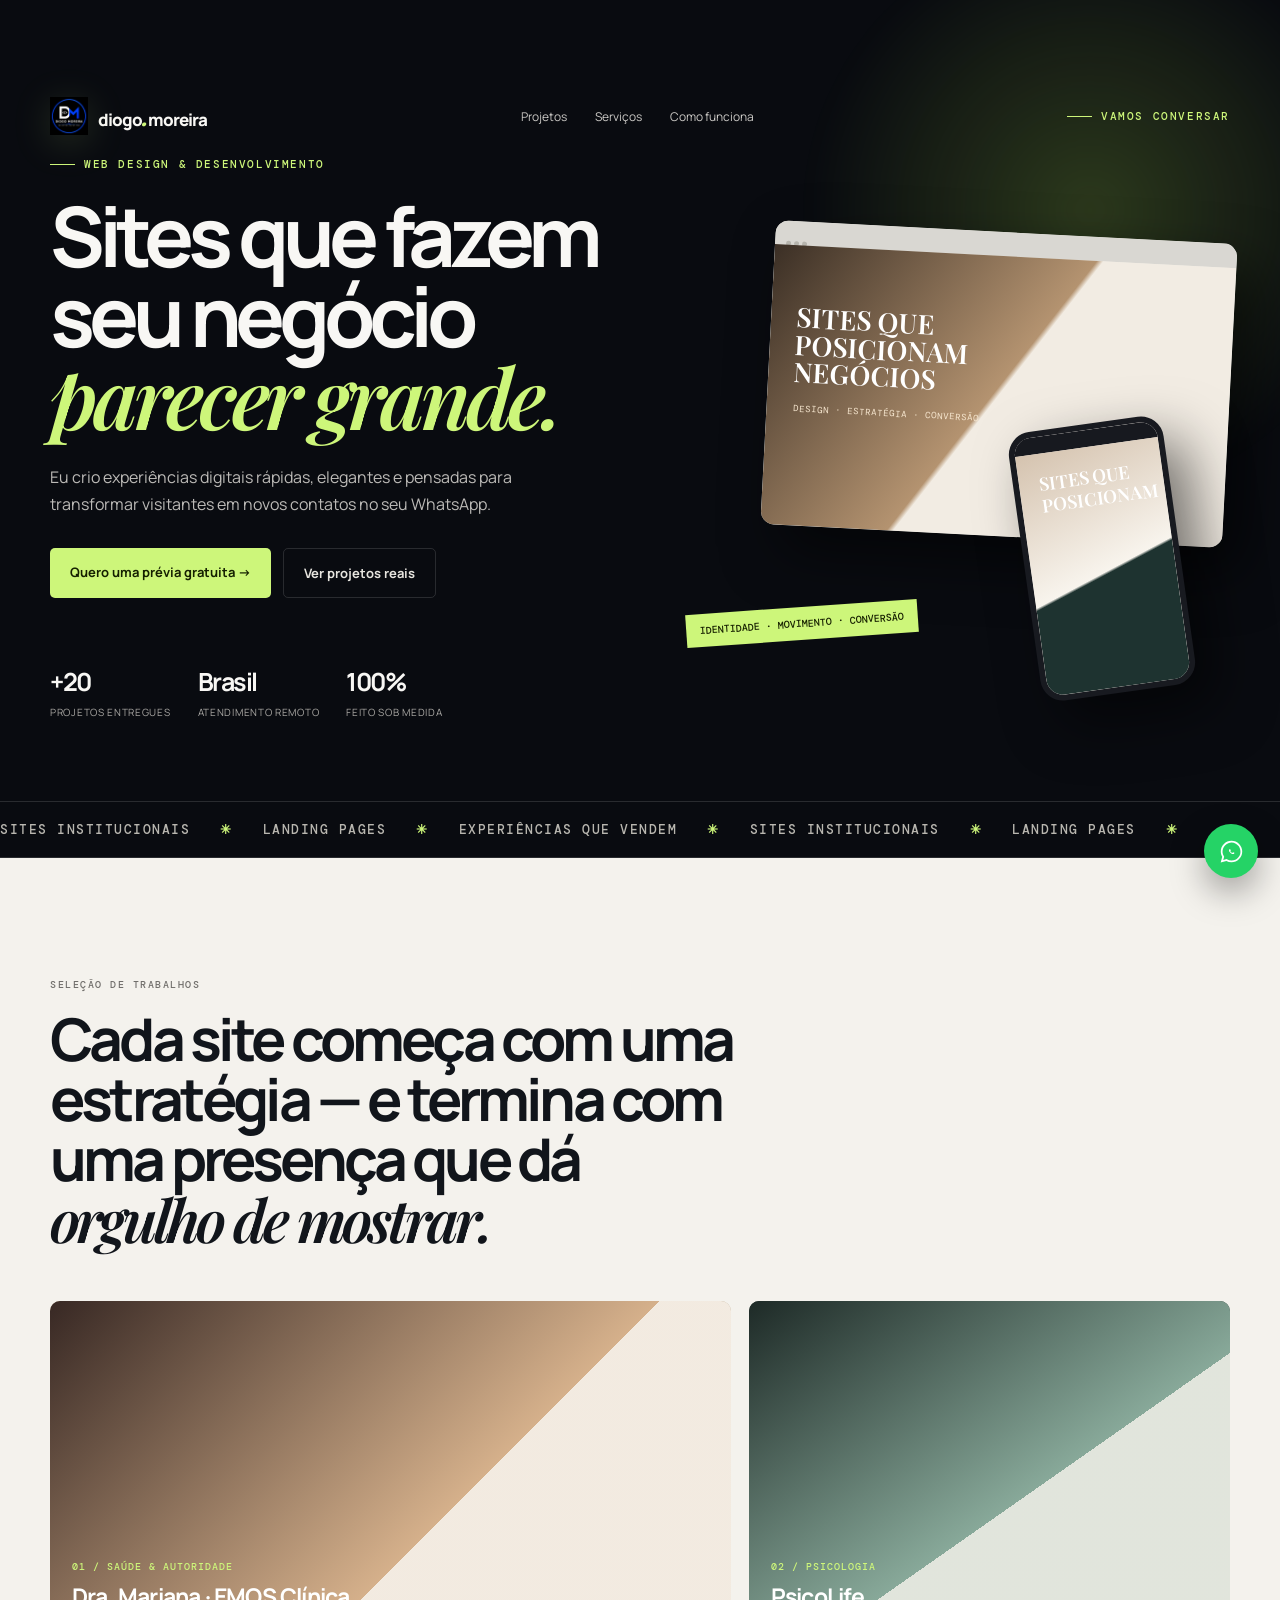
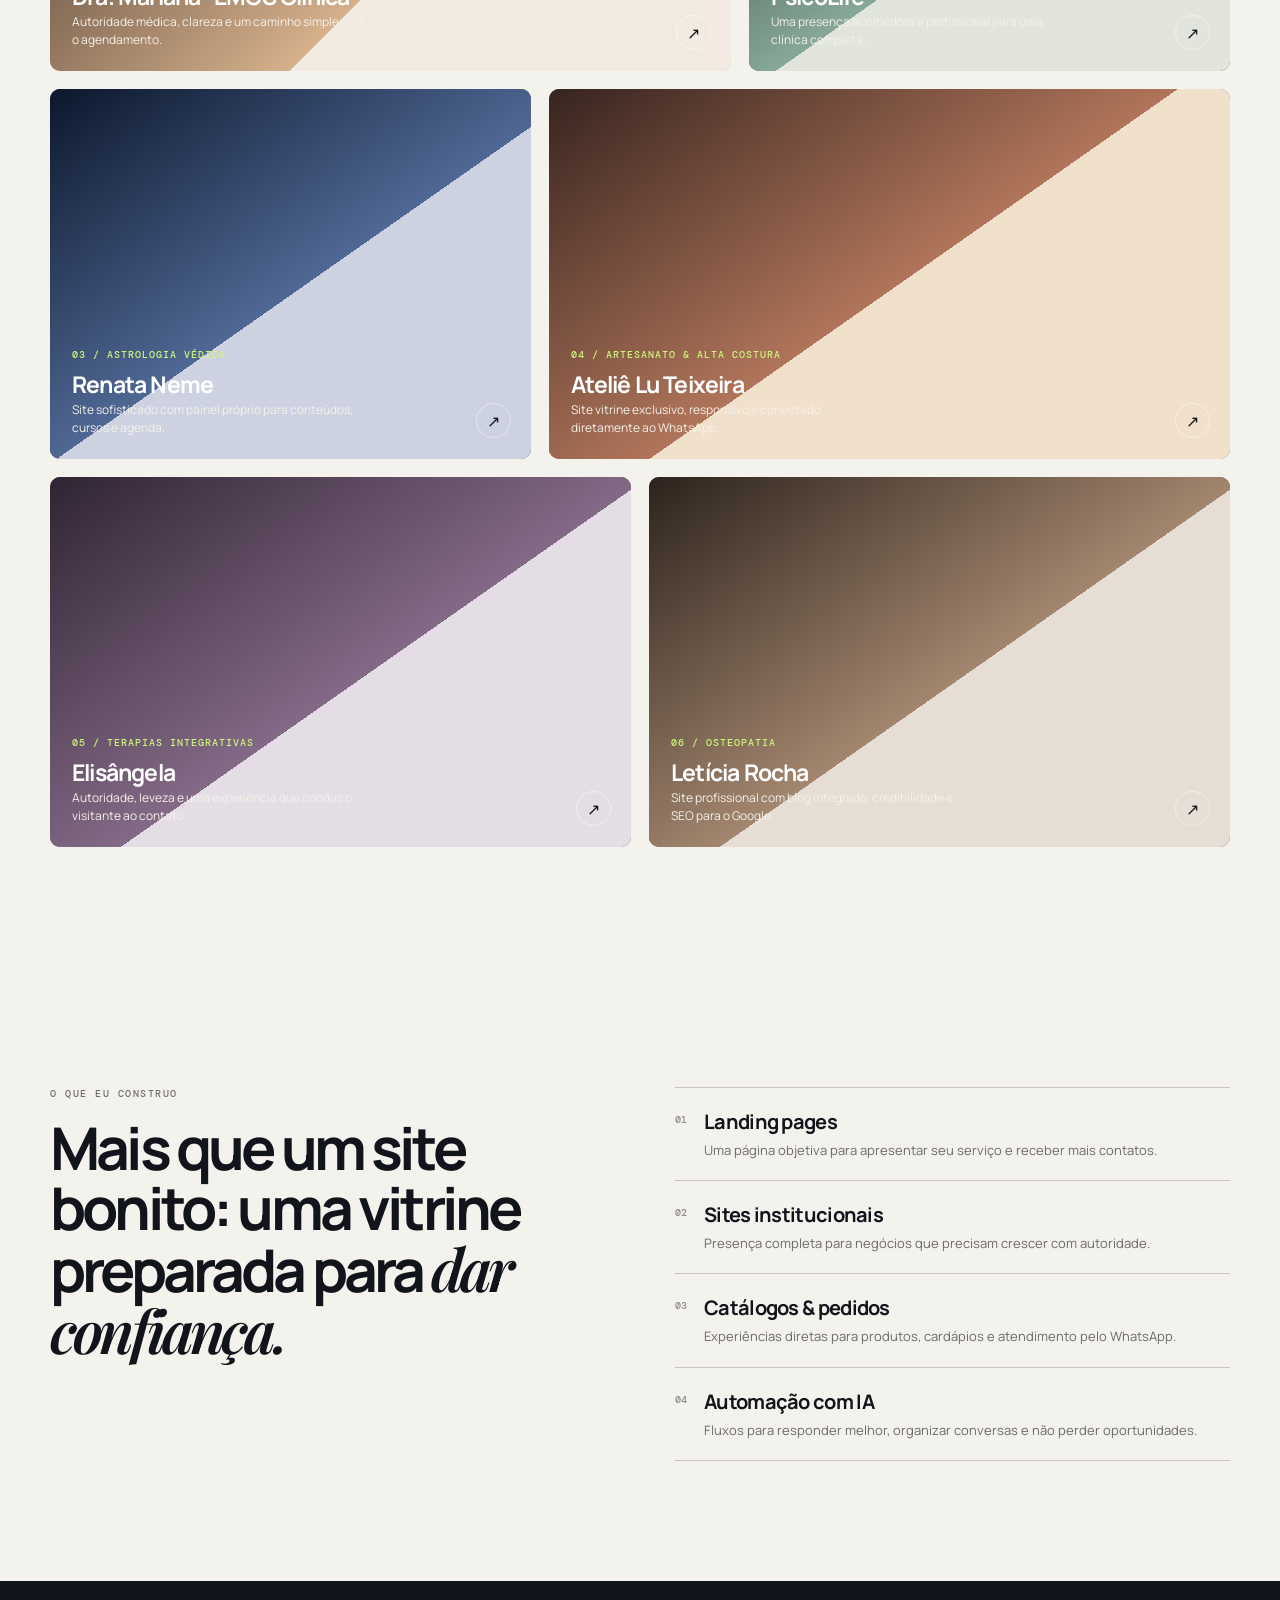
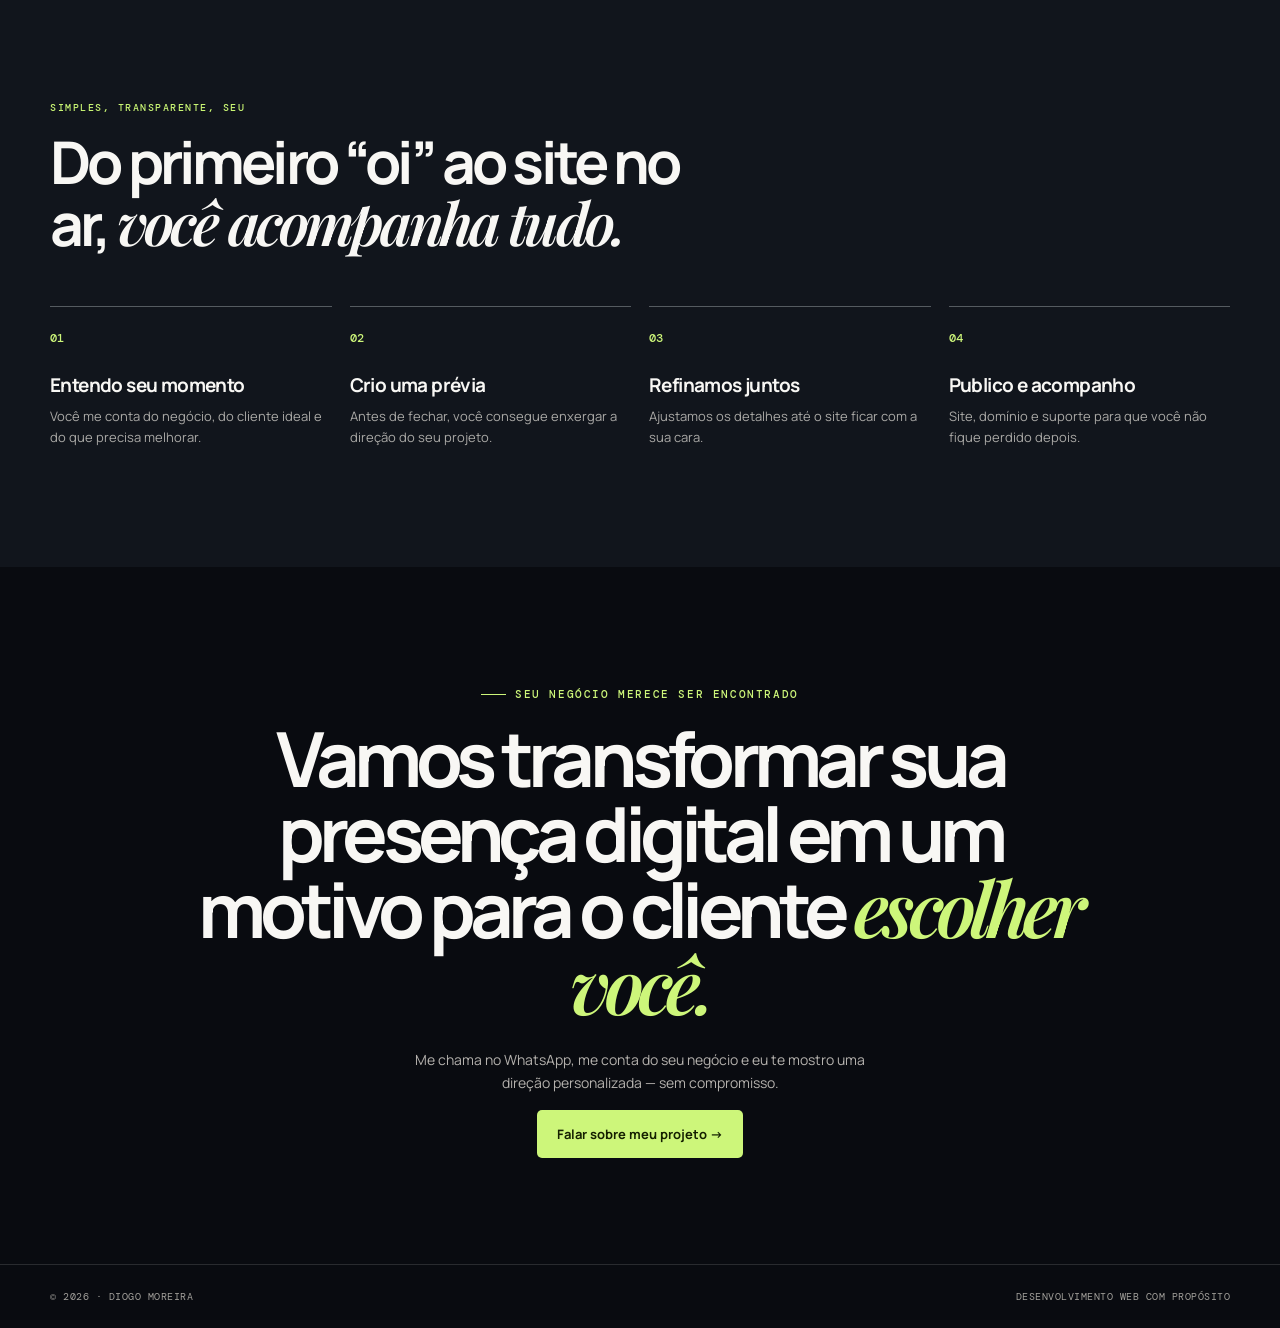
==== commit d962f2e9: "Update index.html" ====
--- a/index.html
+++ b/index.html
@@ -1,357 +1,37 @@
-<!DOCTYPE html>
+<!doctype html>
 <html lang="pt-BR">
 <head>
-<meta charset="UTF-8">
-<meta name="viewport" content="width=device-width, initial-scale=1.0">
-<title>Diogo Moreira — Sites profissionais e automações que trazem clientes</title>
-<meta name="description" content="Criação de sites profissionais para pequenos negócios: site vitrine, site com painel administrativo, e-commerce e automações com IA para vendas e atendimento. Design premium, entrega rápida e contato direto no WhatsApp.">
-<meta name="author" content="Diogo Moreira">
-<meta name="robots" content="index, follow">
-<meta name="theme-color" content="#080b11">
-<link rel="canonical" href="https://devdiogomoreira.com.br/">
-<link rel="icon" type="image/png" href="assets/logo-diogo.png">
-<link rel="apple-touch-icon" href="assets/logo-diogo.png">
-
-<meta property="og:type" content="website">
-<meta property="og:locale" content="pt_BR">
-<meta property="og:title" content="Diogo Moreira — Sites profissionais e automações que trazem clientes">
-<meta property="og:description" content="Site vitrine, site com painel, e-commerce e automações com IA. Design premium, entrega rápida, contato direto no WhatsApp.">
-<meta property="og:url" content="https://devdiogomoreira.com.br/">
-<meta property="og:image" content="https://devdiogomoreira.com.br/assets/diogo.webp">
-<meta name="twitter:card" content="summary_large_image">
-<meta name="twitter:title" content="Diogo Moreira — Sites profissionais e automações que trazem clientes">
-<meta name="twitter:description" content="Site vitrine, site com painel, e-commerce e automações com IA. Design premium, entrega rápida, contato direto no WhatsApp.">
-<meta name="twitter:image" content="https://devdiogomoreira.com.br/assets/diogo.webp">
-
-<script type="application/ld+json">
-{
-  "@context": "https://schema.org",
-  "@type": "ProfessionalService",
-  "name": "Diogo Moreira — Desenvolvimento Web",
-  "description": "Criação de sites profissionais, e-commerce e automações com IA para pequenos negócios.",
-  "url": "https://devdiogomoreira.com.br/",
-  "areaServed": "BR",
-  "founder": {"@type": "Person", "name": "Diogo Moreira"},
-  "address": {"@type": "PostalAddress", "addressLocality": "Alfenas", "addressRegion": "MG", "addressCountry": "BR"}
-}
-</script>
-<script type="application/ld+json">
-{
-  "@context": "https://schema.org",
-  "@type": "Person",
-  "name": "Diogo Moreira",
-  "alternateName": "Dev Diogo Moreira",
-  "jobTitle": "Desenvolvedor Web",
-  "url": "https://devdiogomoreira.com.br/",
-  "image": "https://devdiogomoreira.com.br/assets/diogo.webp",
-  "alumniOf": {"@type": "CollegeOrUniversity", "name": "UNIFAL-MG"},
-  "worksFor": {"@type": "Organization", "name": "Diogo Moreira — Desenvolvimento Web"},
-  "address": {"@type": "PostalAddress", "addressLocality": "Alfenas", "addressRegion": "MG", "addressCountry": "BR"},
-  "knowsAbout": ["Desenvolvimento Web", "React", "Next.js", "SEO", "Automação com IA", "UX/UI Design"]
-}
-</script>
-<script type="application/ld+json">
-{
-  "@context": "https://schema.org",
-  "@type": "FAQPage",
-  "mainEntity": [
-    {"@type": "Question", "name": "Quanto tempo demora para o site ficar pronto?", "acceptedAnswer": {"@type": "Answer", "text": "Depende do formato: sites vitrine ficam prontos em 2 a 5 dias, sites com painel em 7 a 12 dias e e-commerce em 15 a 25 dias. O prazo exato é combinado antes de começar — e prazo combinado é prazo cumprido."}},
-    {"@type": "Question", "name": "Preciso entender de tecnologia?", "acceptedAnswer": {"@type": "Answer", "text": "Não. Eu cuido de toda a estrutura, configuração e publicação, explicando apenas o que você realmente precisa decidir."}},
-    {"@type": "Question", "name": "A hospedagem e o domínio estão inclusos?", "acceptedAnswer": {"@type": "Answer", "text": "A configuração da hospedagem está inclusa em todos os serviços, em plataformas modernas e estáveis. O registro do domínio próprio (ex: seunegocio.com.br) é pago anualmente ao Registro.br, e eu te oriento em todo o processo."}},
-    {"@type": "Question", "name": "Consigo alterar o site depois de pronto?", "acceptedAnswer": {"@type": "Answer", "text": "Sim! No serviço com Painel você mesmo atualiza textos, fotos e conteúdos quando quiser. No serviço Vitrine, pequenos ajustes pós-entrega estão inclusos e alterações maiores são combinadas caso a caso."}},
-    {"@type": "Question", "name": "Como funciona o orçamento?", "acceptedAnswer": {"@type": "Answer", "text": "Cada projeto é único: converso com você sobre o seu negócio, entendo o escopo e envio uma proposta personalizada com valor fechado e prazo definido antes de qualquer cobrança."}},
-    {"@type": "Question", "name": "Meu site vai aparecer no Google?", "acceptedAnswer": {"@type": "Answer", "text": "Sim. Todos os sites são construídos seguindo as boas práticas de SEO do Google: código limpo, carregamento rápido, estrutura correta e otimização regional para o seu público te encontrar."}},
-    {"@type": "Question", "name": "Você atende fora de Alfenas-MG?", "acceptedAnswer": {"@type": "Answer", "text": "Atendo todo o Brasil! Todo o processo acontece de forma online: conversa pelo WhatsApp, validações por link e entrega direto no ar. Simples e sem burocracia."}}
-  ]
-}
-</script>
-
-<link rel="preconnect" href="https://fonts.googleapis.com">
-<link rel="preconnect" href="https://fonts.gstatic.com" crossorigin>
-<link href="https://fonts.googleapis.com/css2?family=DM+Sans:wght@400;500;600&family=Manrope:wght@500;600;700&display=swap" rel="stylesheet">
-<link rel="stylesheet" href="styles.css">
+  <meta charset="utf-8" />
+  <meta name="viewport" content="width=device-width, initial-scale=1" />
+  <meta name="theme-color" content="#080a10" />
+  <title>Diogo Moreira — Sites que posicionam negócios</title>
+  <meta name="description" content="Sites profissionais, landing pages e experiências digitais sob medida para posicionar negócios, transmitir confiança e gerar novos contatos." />
+  <link rel="icon" type="image/png" href="assets/logo-diogo.png" />
+  <link rel="preconnect" href="https://fonts.googleapis.com" />
+  <link rel="preconnect" href="https://fonts.gstatic.com" crossorigin />
+  <link href="https://fonts.googleapis.com/css2?family=DM+Mono:wght@400;500&family=Manrope:wght@400;500;600;700;800&family=Playfair+Display:ital,wght@0,600;0,700;1,600&display=swap" rel="stylesheet" />
+  <style>
+    :root{--ink:#090b10;--paper:#f4f2ed;--muted:#a6a4a1;--lime:#cdf67a;--line:rgba(255,255,255,.13);--dark:#11141b}*{box-sizing:border-box}html{scroll-behavior:smooth}body{margin:0;background:var(--ink);color:#f8f7f4;font-family:Manrope,Arial,sans-serif;overflow-x:hidden}a{text-decoration:none;color:inherit}.wrap{width:min(1180px,calc(100% - 48px));margin:auto}.nav{height:82px;display:flex;align-items:center;justify-content:space-between;position:relative;z-index:2}.brand{font-weight:800;letter-spacing:-1px;font-size:17px}.brand i{color:var(--lime);font-family:'Playfair Display';font-size:24px}.navlinks{display:flex;gap:28px;font-size:12px;color:#cccac6}.navlinks a:hover{color:var(--lime)}.dot{width:9px;height:9px;background:var(--lime);border-radius:50%;display:inline-block;margin-right:8px;box-shadow:0 0 18px var(--lime)}.hero{min-height:760px;position:relative;padding:75px 0 80px;overflow:hidden}.glow{position:absolute;width:620px;height:620px;right:-120px;top:-100px;background:radial-gradient(circle,rgba(185,243,77,.2),transparent 65%);filter:blur(10px)}.eyebrow{font:500 11px 'DM Mono';letter-spacing:1.6px;color:var(--lime);text-transform:uppercase;display:flex;align-items:center;gap:9px}.eyebrow:before{content:'';width:25px;height:1px;background:currentColor}.hero-grid{display:grid;grid-template-columns:1.05fr .95fr;gap:35px;align-items:center;position:relative}.hero h1{font-size:clamp(46px,6.5vw,86px);letter-spacing:-.072em;line-height:.96;margin:25px 0}.hero h1 em{font-family:'Playfair Display';font-weight:600;letter-spacing:-.06em;color:var(--lime)}.hero p{max-width:520px;color:#bcbab7;line-height:1.7;font-size:16px}.buttons{display:flex;gap:12px;flex-wrap:wrap;margin-top:30px}.button{padding:15px 20px;border-radius:5px;font-size:13px;font-weight:700;transition:.25s}.primary{background:var(--lime);color:#152000}.primary:hover{transform:translateY(-3px);box-shadow:0 12px 32px rgba(205,246,122,.23)}.secondary{border:1px solid var(--line);color:#e7e5df}.stats{display:flex;gap:27px;margin-top:66px}.stat strong{display:block;font-size:25px;letter-spacing:-1.5px}.stat span{font-size:10px;color:#aaa8a4;text-transform:uppercase;letter-spacing:.7px}.visual{height:470px;position:relative}.window{position:absolute;background:#eae8e1;color:#17191f;border-radius:13px;box-shadow:20px 25px 55px #0008;overflow:hidden}.main-window{width:85%;right:0;top:28px;transform:rotate(3deg)}.bar{height:24px;background:#d9d7d2;padding:8px 11px}.bar b{display:inline-block;width:5px;height:5px;border-radius:50%;background:#b6b4ad;margin-right:3px}.project-screen{padding:24px;height:280px;background:linear-gradient(125deg,#3b2f25,#b49370 49%,#f2ece3 50%);position:relative}.project-screen:after{content:'DRA.\A MARIANA';white-space:pre;position:absolute;left:25px;top:75px;font:600 29px/1.05 'Playfair Display';color:#fff}.project-screen:before{content:'MEDICINA COM PROPÓSITO';position:absolute;left:27px;top:147px;font:9px 'DM Mono';letter-spacing:1px;color:#f7e7d0;z-index:1}.phone{width:156px;right:50px;bottom:-20px;border:6px solid #181a20;border-radius:23px;background:#f1ece5;transform:rotate(-8deg);z-index:2}.phone .bar{height:17px;background:#17191f}.phone-screen{height:242px;padding:20px;background:linear-gradient(160deg,#d5c3af,#f8f4ed 52%,#1e3330 53%)}.phone-screen:before{content:'SITES QUE\A POSICIONAM';white-space:pre;font:600 18px/1 'Playfair Display';color:#fff}.tag{position:absolute;left:0;bottom:34px;background:var(--lime);color:#172000;padding:10px 14px;font:500 10px 'DM Mono';transform:rotate(-4deg);z-index:3}.marquee{border-top:1px solid var(--line);border-bottom:1px solid var(--line);overflow:hidden;white-space:nowrap;padding:19px 0;color:#b9b7b0;font:500 13px 'DM Mono';letter-spacing:1.5px;text-transform:uppercase}.marquee span{padding-right:30px}.marquee b{color:var(--lime);padding-right:30px}.section{padding:120px 0}.paper{background:var(--paper);color:#11151b}.label{font:500 10px 'DM Mono';letter-spacing:1.5px;text-transform:uppercase;color:#706e6b}.heading{font-size:clamp(35px,4.6vw,60px);letter-spacing:-.065em;line-height:1.02;max-width:690px;margin:18px 0}.heading em{font-family:'Playfair Display';font-weight:600}.projects{display:grid;grid-template-columns:repeat(12,1fr);gap:18px;margin-top:50px}.card{min-height:370px;padding:22px;border-radius:10px;position:relative;overflow:hidden;display:flex;flex-direction:column;justify-content:flex-end}.card:before{content:'';position:absolute;inset:0;opacity:.94}.card>*{position:relative;z-index:1}.card:nth-child(1){grid-column:span 7;background:#baa58b}.card:nth-child(1):before{background:linear-gradient(135deg,#2f201d,#d7b18b 58%,#f6efe6 58%)}.card:nth-child(2){grid-column:span 5;background:#263630}.card:nth-child(2):before{background:linear-gradient(145deg,#1d2926,#8eb0a0 55%,#edf0e7 55%)}.card:nth-child(3){grid-column:span 5;background:#182336}.card:nth-child(3):before{background:linear-gradient(145deg,#0b162b,#536c9a 53%,#d9ddec 53%)}.card:nth-child(4){grid-column:span 7;background:#6e5145}.card:nth-child(4):before{background:linear-gradient(145deg,#33211d,#b4775b 52%,#f9e9d3 52%)}.card h3{font-size:23px;margin:7px 0 1px;letter-spacing:-.8px;color:white}.card p{font-size:12px;line-height:1.5;max-width:300px;margin:0;color:#f5f1ea}.project-number{font:500 10px 'DM Mono';letter-spacing:1px;color:var(--lime)}.arrow{position:absolute!important;right:20px;bottom:21px;width:35px;height:35px;border:1px solid #ffffff77;border-radius:50%;display:grid;place-items:center}.work{display:grid;grid-template-columns:1fr 1fr;gap:70px;align-items:start}.services{border-top:1px solid #c9c6c0}.service{border-bottom:1px solid #c9c6c0;padding:20px 0;display:flex;gap:17px;align-items:flex-start}.service b{font:500 10px 'DM Mono';color:#8c8a84;padding-top:5px}.service h3{margin:0;font-size:20px;letter-spacing:-.7px}.service p{margin:5px 0 0;color:#6c6a66;font-size:13px;line-height:1.55}.process{background:#11151c}.process-grid{display:grid;grid-template-columns:repeat(4,1fr);gap:18px;margin-top:52px}.step{border-top:1px solid #555b60;padding-top:18px}.step b{font:500 12px 'DM Mono';color:var(--lime)}.step h3{font-size:19px;margin:25px 0 8px;letter-spacing:-.6px}.step p{font-size:13px;color:#aaa9a6;line-height:1.6;margin:0}.cta{padding:120px 0;text-align:center;position:relative;overflow:hidden}.cta h2{font-size:clamp(43px,6vw,76px);line-height:.98;letter-spacing:-.075em;margin:20px auto 26px;max-width:900px}.cta h2 em{font-family:'Playfair Display';color:var(--lime);font-weight:600}.cta p{color:#b4b1ad;max-width:450px;margin:0 auto 28px;line-height:1.6;font-size:14px}.footer{border-top:1px solid var(--line);padding:25px 0;color:#a2a09b;font:10px 'DM Mono';letter-spacing:.5px}.footer .wrap{display:flex;justify-content:space-between;gap:15px}.mobile-cta{display:none}
+    @media(max-width:720px){.wrap{width:min(100% - 36px,600px)}.nav{height:70px}.navlinks{display:none}.hero{min-height:auto;padding:58px 0 68px}.hero-grid{grid-template-columns:1fr;gap:23px}.hero h1{font-size:54px;margin:18px 0}.hero p{font-size:14px}.stats{margin-top:37px;gap:18px}.stat strong{font-size:20px}.stat span{font-size:8px}.visual{height:330px;margin:0 -3px}.main-window{width:92%;top:18px}.project-screen{height:212px;padding:16px}.project-screen:after{left:18px;top:54px;font-size:23px}.project-screen:before{left:19px;top:112px;font-size:7px}.phone{right:23px;width:117px;border-width:4px}.phone-screen{height:185px;padding:14px}.phone-screen:before{font-size:14px}.tag{bottom:16px;font-size:8px}.section{padding:75px 0}.heading{font-size:38px}.projects{display:block;margin-top:35px}.card{min-height:295px;margin-bottom:13px}.card h3{font-size:21px}.work{grid-template-columns:1fr;gap:35px}.process-grid{grid-template-columns:1fr 1fr;gap:27px 18px;margin-top:35px}.step h3{margin-top:16px}.cta{padding:80px 0 94px}.footer{padding-bottom:80px}.footer .wrap{display:block;line-height:2}.mobile-cta{display:block;position:fixed;bottom:12px;left:18px;right:18px;z-index:5;text-align:center;background:var(--lime);color:#162000;border-radius:7px;padding:15px;font-size:13px;font-weight:800;box-shadow:0 14px 35px #0007}.buttons .button{padding:14px 16px}.marquee{padding:15px 0}}
+    /* Mockup da abertura: mostra o serviço do Diogo, não um cliente específico. */
+    .project-screen:after{content:'SITES QUE\A POSICIONAM\A NEGÓCIOS';top:58px;font-size:27px;line-height:1.02}
+    .project-screen:before{content:'DESIGN · ESTRATÉGIA · CONVERSÃO';top:157px}
+    .brand{display:flex;align-items:center;gap:10px}.brand img{width:38px;height:38px;object-fit:contain;filter:drop-shadow(0 7px 18px rgba(205,246,122,.14))}
+    .wa-float{position:fixed;right:22px;bottom:22px;width:54px;height:54px;border-radius:50%;background:#25d366;color:#fff;display:grid;place-items:center;z-index:6;box-shadow:0 14px 34px rgba(0,0,0,.35);transition:.25s}.wa-float:hover{transform:translateY(-4px) scale(1.03)}.wa-float svg{width:27px;height:27px;fill:currentColor}
+    .card:nth-child(5){grid-column:span 6;background:#564258}
+    .card:nth-child(5):before{background:linear-gradient(145deg,#2d2230,#866c89 54%,#eee7ef 54%)}
+    .card:nth-child(6){grid-column:span 6;background:#4b392d}
+    .card:nth-child(6):before{background:linear-gradient(145deg,#2a211b,#a88b73 54%,#f0e8df 54%)}
+    @media(max-width:720px){.project-screen:after{top:43px;font-size:21px}.project-screen:before{top:123px}.brand img{width:34px;height:34px}.wa-float{display:none}}
+  </style>
 </head>
 <body>
-<a class="skip-link" href="#inicio">Pular para o conteúdo</a>
-
-<header class="header" id="header">
-  <div class="wrap header-in">
-    <a class="logo" href="#inicio" aria-label="Diogo Moreira, início">
-      <span class="logo-mark"><img src="assets/logo-diogo.png" alt="" width="44" height="44"></span>
-      <span>Diogo Moreira</span>
-    </a>
-    <nav class="nav" aria-label="Navegação principal">
-      <a href="#projetos">Projetos</a>
-      <a href="#servicos">Serviços</a>
-      <a href="#automacoes">Automações</a>
-      <a href="#processo">Processo</a>
-      <a href="#sobre">Sobre</a>
-      <a class="nav-cta" href="#contato">Pedir orçamento</a>
-    </nav>
-    <button class="menu" id="menu" aria-expanded="false" aria-controls="mobileNav" aria-label="Abrir menu">
-      <span></span><span></span>
-    </button>
-  </div>
-</header>
-
-<nav class="mobile-nav" id="mobileNav" aria-label="Navegação móvel">
-  <a href="#projetos">Projetos</a>
-  <a href="#servicos">Serviços</a>
-  <a href="#automacoes">Automações</a>
-  <a href="#processo">Processo</a>
-  <a href="#sobre">Sobre</a>
-  <a class="button button-primary" href="#contato">Pedir orçamento</a>
-</nav>
-
-<main>
-
-<section class="hero" id="inicio">
-  <div class="wrap hero-in">
-    <div class="hero-top">
-      <div>
-        <span class="label">Sites profissionais para negócios reais</span>
-        <h1>Seu trabalho <span>merece destaque.</span></h1>
-      </div>
-      <div class="hero-side">
-        <p>Eu transformo o que você faz em um site claro, bonito e pronto para gerar confiança — sem complicação e sem você precisar entender de tecnologia.</p>
-        <div class="hero-actions">
-          <a class="button button-primary" href="https://wa.me/5535999675196?text=Ol%C3%A1%2C%20Diogo!%20Quero%20um%20or%C3%A7amento%20para%20o%20meu%20site." target="_blank" rel="noopener">Solicitar orçamento <span class="arrow">↗</span></a>
-          <a class="button button-light" href="#projetos">Ver projetos</a>
-        </div>
-      </div>
-    </div>
-    <div class="hero-bottom">
-      <div class="stat"><strong>+20 projetos</strong><small>entregues para diferentes nichos</small></div>
-      <div class="stat"><strong>Todo o Brasil</strong><small>atendimento próximo e 100% online</small></div>
-      <div class="stat"><strong>Feito para vender</strong><small>clareza, confiança e contato fácil</small></div>
-    </div>
-  </div>
-</section>
-
-<div class="ticker" aria-hidden="true">
-  <div class="ticker-line" id="tickerLine">
-    <div class="ticker-group"><span>Site Vitrine</span><i></i><span>Site Institucional</span><i></i><span>Site com Painel</span><i></i><span>E-commerce</span><i></i><span>Automações com IA</span><i></i><span>Landing Pages</span><i></i><span>SEO para Google</span><i></i><span>Integração WhatsApp</span><i></i></div>
-    <div class="ticker-group"><span>Site Vitrine</span><i></i><span>Site Institucional</span><i></i><span>Site com Painel</span><i></i><span>E-commerce</span><i></i><span>Automações com IA</span><i></i><span>Landing Pages</span><i></i><span>SEO para Google</span><i></i><span>Integração WhatsApp</span><i></i></div>
-  </div>
-</div>
-
-<section class="section work" id="projetos">
-  <div class="wrap">
-    <div class="section-head" data-reveal>
-      <div>
-        <span class="label">Projetos selecionados</span>
-        <h2 class="title">Trabalhos que <em>falam por mim.</em></h2>
-      </div>
-      <p class="lead">Cada site nasce da identidade, do público e do objetivo de cada cliente. Nada de aparência genérica — visite e veja com seus próprios olhos.</p>
-    </div>
-    <div class="projects">
-
-      <article class="project" data-reveal>
-        <div class="project-copy">
-          <div class="project-index">01 / ASTROLOGIA VÉDICA</div>
-          <h3>Renata Neme</h3>
-          <p>Site sofisticado com painel próprio para a cliente gerenciar conteúdos, cursos e agenda com total autonomia.</p>
-          <div class="project-tags"><span>Painel admin</span><span>Banco de dados</span><span>Domínio + HTTPS</span></div>
-          <a class="project-link" href="https://www.renataneme.com.br/" target="_blank" rel="noopener">Abrir projeto <span class="arrow">↗</span></a>
-        </div>
-        <a class="project-media" href="https://www.renataneme.com.br/" target="_blank" rel="noopener" aria-label="Abrir site Renata Neme">
-          <div class="browser-bar"><i></i><i></i><i></i><span>renataneme.com.br</span></div>
-          <img src="assets/case-renata.webp" alt="Projeto do site Renata Neme" width="1000" height="475" loading="lazy">
-        </a>
-      </article>
-
-      <article class="project" data-reveal>
-        <div class="project-copy">
-          <div class="project-index">02 / ARTESANATO &amp; ALTA COSTURA</div>
-          <h3>Ateliê Lu Teixeira</h3>
-          <p>Site vitrine com identidade exclusiva — mais clientes chegando direto pelo WhatsApp após o lançamento.</p>
-          <div class="project-tags"><span>Design exclusivo</span><span>WhatsApp</span><span>Responsivo</span></div>
-          <a class="project-link" href="https://lu-teixeira-decoracao-afetiva.vercel.app/" target="_blank" rel="noopener">Abrir projeto <span class="arrow">↗</span></a>
-        </div>
-        <a class="project-media" href="https://lu-teixeira-decoracao-afetiva.vercel.app/" target="_blank" rel="noopener" aria-label="Abrir site Ateliê Lu Teixeira">
-          <div class="browser-bar"><i></i><i></i><i></i><span>lu-teixeira-decoracao-afetiva.vercel.app</span></div>
-          <img src="assets/case-atelie.webp" alt="Projeto do site Ateliê Lu Teixeira" width="1000" height="416" loading="lazy">
-        </a>
-      </article>
-
-      <article class="project" data-reveal>
-        <div class="project-copy">
-          <div class="project-index">03 / TERAPIAS INTEGRATIVAS</div>
-          <h3>Elisângela</h3>
-          <p>Posicionamento de autoridade em saúde e bem-estar, com experiência leve que conduz o visitante até o contato.</p>
-          <div class="project-tags"><span>Minimalista</span><span>SEO Google</span><span>Rápido</span></div>
-          <a class="project-link" href="https://elisangela-terapeuta-integrativa.vercel.app/" target="_blank" rel="noopener">Abrir projeto <span class="arrow">↗</span></a>
-        </div>
-        <a class="project-media" href="https://elisangela-terapeuta-integrativa.vercel.app/" target="_blank" rel="noopener" aria-label="Abrir site Elisângela">
-          <div class="browser-bar"><i></i><i></i><i></i><span>elisangela-terapeuta-integrativa</span></div>
-          <img src="assets/case-elisangela.webp" alt="Projeto do site Elisângela" width="1000" height="420" loading="lazy">
-        </a>
-      </article>
-
-      <article class="project" data-reveal>
-        <div class="project-copy">
-          <div class="project-index">04 / OSTEOPATIA</div>
-          <h3>Letícia Rocha</h3>
-          <p>Site profissional para atrair pacientes e transmitir credibilidade, com blog integrado para conteúdo de autoridade.</p>
-          <div class="project-tags"><span>Design exclusivo</span><span>Blog integrado</span><span>SEO Google</span></div>
-          <a class="project-link" href="https://www.osteopataleticiarocha.com.br/" target="_blank" rel="noopener">Abrir projeto <span class="arrow">↗</span></a>
-        </div>
-        <a class="project-media" href="https://www.osteopataleticiarocha.com.br/" target="_blank" rel="noopener" aria-label="Abrir site Letícia Rocha">
-          <div class="browser-bar"><i></i><i></i><i></i><span>osteopataleticiarocha.com.br</span></div>
-          <img src="assets/case-leticia.webp" alt="Projeto do site Letícia Rocha" width="1000" height="482" loading="lazy">
-        </a>
-      </article>
-
-    </div>
-  </div>
-</section>
-
-<section class="section problems">
-  <div class="wrap">
-    <span class="label" data-reveal>Por que ter um site</span>
-    <h2 class="title" data-reveal>Seu cliente precisa entender, confiar e entrar em contato.</h2>
-    <div class="problems-grid">
-      <article class="problem" data-reveal><div class="problem-num">01</div><h3>Seja encontrado</h3><p>Tenha uma presença profissional além das redes sociais e apareça no Google.</p></article>
-      <article class="problem" data-reveal><div class="problem-num">02</div><h3>Passe confiança</h3><p>Apresente sua experiência, seus serviços e seus diferenciais antes mesmo da primeira conversa.</p></article>
-      <article class="problem" data-reveal><div class="problem-num">03</div><h3>Facilite o contato</h3><p>Leve o visitante até o WhatsApp sem deixá-lo perdido procurando informações.</p></article>
-    </div>
-  </div>
-</section>
-
-<section class="section services" id="servicos">
-  <div class="wrap">
-    <div class="section-head" data-reveal>
-      <div><span class="label">O que eu desenvolvo</span><h2 class="title">A solução certa para cada fase.</h2></div>
-      <p class="lead">Você me conta seu objetivo. Eu indico o formato certo, organizo o conteúdo e cuido de toda a parte técnica.</p>
-    </div>
-    <div class="service-list">
-      <article class="service" data-reveal><b>01</b><h3>Site Vitrine / Institucional</h3><p>Presença profissional para ser encontrado no Google e transmitir credibilidade, com entrega em poucos dias.</p></article>
-      <article class="service" data-reveal><b>02</b><h3>Site com Painel Administrativo</h3><p>Você mesmo atualiza fotos, textos e conteúdos quando quiser, com total autonomia após a entrega.</p></article>
-      <article class="service" data-reveal><b>03</b><h3>E-commerce</h3><p>Catálogo de produtos, carrinho e gestão de pedidos para vender online.</p></article>
-      <article class="service" data-reveal><b>04</b><h3>Landing Page</h3><p>Página direta para divulgar um serviço, lançamento, evento ou campanha específica.</p></article>
-    </div>
-  </div>
-</section>
-
-<section class="section automations" id="automacoes">
-  <div class="wrap">
-    <span class="label" data-reveal>Automações &amp; IA</span>
-    <h2 class="title" data-reveal>Coloque seu negócio no piloto automático.</h2>
-    <p class="lead" data-reveal>Além de sites, eu crio automações sob medida que trabalham por você 24h por dia — do primeiro contato até a venda fechada.</p>
-    <div class="problems-grid">
-      <article class="problem" data-reveal><div class="problem-num">01</div><h3>Gestão de vendas e pedidos</h3><p>Pedidos organizados automaticamente, sem depender de planilhas ou anotações soltas.</p></article>
-      <article class="problem" data-reveal><div class="problem-num">02</div><h3>Atendimento automático 24h</h3><p>Respostas imediatas para quem entra em contato, mesmo fora do horário comercial.</p></article>
-      <article class="problem" data-reveal><div class="problem-num">03</div><h3>Agentes de IA sob medida</h3><p>Fluxos pensados para o processo real do seu negócio, do primeiro contato até a venda.</p></article>
-    </div>
-    <div class="auto-case" data-reveal>
-      <div class="auto-case-media">
-        <img src="assets/case-gestao-pedidos.webp" alt="Painel do Sistema de Gestão de Pedidos Multi-Marketplace" width="1000" height="500" loading="lazy">
-      </div>
-      <div class="auto-case-copy">
-        <h3>Sistema de Gestão de Pedidos Multi-Marketplace</h3>
-        <p>Sistema completo para uma vendedora que atua no Mercado Livre, TikTok Shop e Shopee ao mesmo tempo — pedidos das três plataformas unificados em um único painel, com dashboards financeiros e controle de caixa com importação de extratos (OFX/CSV).</p>
-        <div class="auto-tags"><span>Multi-marketplace</span><span>Dashboard financeiro</span><span>Controle de caixa</span></div>
-        <span class="auto-private">🔒 Projeto privado do cliente</span>
-      </div>
-    </div>
-    <a class="button button-primary" href="https://wa.me/5535999675196?text=Ol%C3%A1%20Diogo!%20Quero%20saber%20mais%20sobre%20automa%C3%A7%C3%B5es%20e%20IA%20para%20o%20meu%20neg%C3%B3cio." target="_blank" rel="noopener" style="margin-top:38px">Quero automatizar <span class="arrow">↗</span></a>
-  </div>
-</section>
-
-<section class="section process" id="processo">
-  <div class="wrap">
-    <span class="label" data-reveal>Como funciona</span>
-    <h2 class="title" data-reveal>Um processo simples, do primeiro contato ao site no ar.</h2>
-    <div class="process-grid">
-      <article class="step" data-reveal><b>01</b><h3>Conversa</h3><p>Entendo seu trabalho, público e objetivo.</p></article>
-      <article class="step" data-reveal><b>02</b><h3>Proposta</h3><p>Você recebe uma proposta clara com valor e prazo definidos.</p></article>
-      <article class="step" data-reveal><b>03</b><h3>Criação</h3><p>Desenvolvo o site e você acompanha cada etapa.</p></article>
-      <article class="step" data-reveal><b>04</b><h3>Publicação</h3><p>Ajusto os detalhes e coloco tudo no ar, com suporte pós-entrega.</p></article>
-    </div>
-  </div>
-</section>
-
-<section class="section about" id="sobre">
-  <div class="wrap about-grid">
-    <div class="portrait" data-reveal>
-      <img src="assets/diogo.webp" alt="Diogo Moreira, desenvolvedor web" width="658" height="886" loading="lazy">
-    </div>
-    <div class="about-copy" data-reveal>
-      <span class="label">Quem está por trás</span>
-      <h2>Estratégia, design e desenvolvimento em um só lugar.</h2>
-      <p>Sou Diogo Moreira, desenvolvedor web e estudante de Ciência da Computação na UNIFAL-MG. Crio sites personalizados para profissionais e empresas que querem transmitir valor de verdade — com atendimento direto, linguagem simples e atenção a cada detalhe.</p>
-      <p>Sem agência cara, sem terceirização, sem chamado lento. Prazo combinado é prazo cumprido.</p>
-      <div class="about-proof">
-        <div><strong>+20</strong><span>projetos entregues</span></div>
-        <div><strong>Brasil</strong><span>atendimento online</span></div>
-        <div><strong>Direto</strong><span>sem intermediários</span></div>
-      </div>
-    </div>
-  </div>
-</section>
-
-<section class="section faq" id="faq">
-  <div class="wrap faq-grid">
-    <div data-reveal><span class="label">Dúvidas comuns</span><h2 class="title">Antes de começar.</h2></div>
-    <div class="faq-list" data-reveal>
-      <details>
-        <summary>Quanto tempo demora para o site ficar pronto?</summary>
-        <p>Depende do formato: sites vitrine ficam prontos em 2 a 5 dias, sites com painel em 7 a 12 dias e e-commerce em 15 a 25 dias. O prazo exato é combinado antes de começar — e prazo combinado é prazo cumprido.</p>
-      </details>
-      <details>
-        <summary>Preciso entender de tecnologia?</summary>
-        <p>Não. Eu cuido de toda a estrutura, configuração e publicação, explicando apenas o que você realmente precisa decidir.</p>
-      </details>
-      <details>
-        <summary>A hospedagem e o domínio estão inclusos?</summary>
-        <p>A configuração da hospedagem está inclusa em todos os serviços, em plataformas modernas e estáveis. O registro do domínio próprio (ex: seunegocio.com.br) é pago anualmente ao Registro.br, e eu te oriento em todo o processo.</p>
-      </details>
-      <details>
-        <summary>Consigo alterar o site depois de pronto?</summary>
-        <p>Sim! No serviço com Painel você mesmo atualiza textos, fotos e conteúdos quando quiser. No serviço Vitrine, pequenos ajustes pós-entrega estão inclusos e alterações maiores são combinadas caso a caso.</p>
-      </details>
-      <details>
-        <summary>Como funciona o orçamento?</summary>
-        <p>Cada projeto é único: converso com você sobre o seu negócio, entendo o escopo e envio uma proposta personalizada com valor fechado e prazo definido antes de qualquer cobrança.</p>
-      </details>
-      <details>
-        <summary>Meu site vai aparecer no Google?</summary>
-        <p>Sim. Todos os sites são construídos seguindo as boas práticas de SEO do Google: código limpo, carregamento rápido, estrutura correta e otimização regional para o seu público te encontrar.</p>
-      </details>
-      <details>
-        <summary>Você atende fora de Alfenas-MG?</summary>
-        <p>Atendo todo o Brasil! Todo o processo acontece de forma online: conversa pelo WhatsApp, validações por link e entrega direto no ar. Simples e sem burocracia.</p>
-      </details>
-    </div>
-  </div>
-</section>
-
-<section class="section cta" id="contato">
-  <div class="wrap" data-reveal>
-    <h2>Vamos criar algo que represente seu negócio?</h2>
-    <p>Conte brevemente o que você faz e receba uma direção inicial para o seu site, sem compromisso.</p>
-    <a class="button" href="https://wa.me/5535999675196?text=Ol%C3%A1%2C%20Diogo!%20Quero%20uma%20an%C3%A1lise%20gratuita%20para%20o%20meu%20site." target="_blank" rel="noopener">Pedir análise gratuita <span class="arrow">↗</span></a>
-  </div>
-</section>
-
-</main>
-
-<footer class="footer">
-  <div class="wrap footer-in">
-    <span>© <span id="year"></span> Diogo Moreira · Desenvolvimento de sites · Alfenas-MG → todo o Brasil</span>
-    <div class="footer-links">
-      <a href="https://www.instagram.com/dev_diogomoreira/" target="_blank" rel="noopener">Instagram</a>
-      <a href="#inicio">Voltar ao topo ↑</a>
-    </div>
-  </div>
-</footer>
-
-<a class="wa-float" href="https://wa.me/5535999675196?text=Ol%C3%A1%2C%20Diogo!%20Vi%20seu%20site%20e%20quero%20um%20or%C3%A7amento." target="_blank" rel="noopener" aria-label="Falar no WhatsApp">
-  <svg width="26" height="26" viewBox="0 0 24 24" fill="#fff"><path d="M12 2a10 10 0 00-8.6 15.1L2 22l5-1.3A10 10 0 1012 2zm5.5 12.4c-.3-.1-1.8-.9-2-1-.3-.1-.5-.1-.7.1-.2.3-.8 1-.9 1.2-.2.2-.4.2-.7.1-.3-.2-1.3-.5-2.4-1.5-.9-.8-1.5-1.8-1.7-2.1-.2-.3 0-.5.1-.6l.5-.6c.1-.2.2-.3.3-.5.1-.2 0-.4 0-.5 0-.1-.7-1.7-1-2.3-.2-.6-.5-.5-.7-.5h-.6c-.2 0-.5.1-.8.4-.3.3-1 1-1 2.5s1.1 2.9 1.2 3.1c.2.2 2.1 3.2 5.1 4.5.7.3 1.3.5 1.7.6.7.2 1.4.2 1.9.1.6-.1 1.8-.7 2-1.4.3-.7.3-1.3.2-1.4-.1-.2-.3-.2-.5-.3z"/></svg>
-</a>
-
-<a class="mobile-cta" href="https://wa.me/5535999675196?text=Ol%C3%A1%2C%20Diogo!%20Quero%20um%20or%C3%A7amento%20para%20o%20meu%20site." target="_blank" rel="noopener">Pedir orçamento ↗</a>
-
-<script src="site.js" defer></script>
-</body>
-</html>
+  <main>
+    <section class="hero"><div class="glow"></div><div class="wrap"><nav class="nav"><a class="brand" href="#top"><img src="assets/logo-diogo.png" alt="Logo Diogo Moreira"><span>diogo<i>.</i>moreira</span></a><div class="navlinks"><a href="#projetos">Projetos</a><a href="#servicos">Serviços</a><a href="#processo">Como funciona</a></div><a class="eyebrow" href="https://wa.me/5535999675196?text=Ol%C3%A1%2C%20Diogo!%20Vi%20seu%20portf%C3%B3lio%20e%20quero%20falar%20sobre%20um%20site." target="_blank" rel="noopener">Vamos conversar</a></nav><div class="hero-grid" id="top"><div><div class="eyebrow">Web design & desenvolvimento</div><h1>Sites que fazem seu negócio <em>parecer grande.</em></h1><p>Eu crio experiências digitais rápidas, elegantes e pensadas para transformar visitantes em novos contatos no seu WhatsApp.</p><div class="buttons"><a class="button primary" href="https://wa.me/5535999675196?text=Ol%C3%A1%2C%20Diogo!%20Quero%20uma%20pr%C3%A9via%20gratuita%20para%20o%20meu%20site." target="_blank" rel="noopener">Quero uma prévia gratuita →</a><a class="button secondary" href="#projetos">Ver projetos reais</a></div><div class="stats"><div class="stat"><strong>+20</strong><span>projetos entregues</span></div><div class="stat"><strong>Brasil</strong><span>atendimento remoto</span></div><div class="stat"><strong>100%</strong><span>feito sob medida</span></div></div></div><div class="visual"><div class="window main-window"><div class="bar"><b></b><b></b><b></b></div><div class="project-screen"></div></div><div class="window phone"><div class="bar"></div><div class="phone-screen"></div></div><div class="tag">IDENTIDADE · MOVIMENTO · CONVERSÃO</div></div></div></div></section>
+    <div class="marquee"><span>Sites institucionais</span><b>✳</b><span>Landing pages</span><b>✳</b><span>Experiências que vendem</span><b>✳</b><span>Sites institucionais</span><b>✳</b><span>Landing pages</span><b>✳</b></div>
+    <section class="section paper" id="projetos"><div class="wrap"><div class="label">Seleção de trabalhos</div><h2 class="heading">Cada site começa com uma estratégia — e termina com uma presença que dá <em>orgulho de mostrar.</em></h2><div class="projects"><a class="card" href="https://dra-mariana-clinica-emos.vercel.app/#inicio" target="_blank" rel="noopener"><span class="project-number">01 / SAÚDE & AUTORIDADE</span><h3>Dra. Mariana · EMOS Clínica</h3><p>Autoridade médica, clareza e um caminho simples até o agendamento.</p><span class="arrow">↗</span></a><a class="card" href="https://psicolife-chi.vercel.app/" target="_blank" rel="noopener"><span class="project-number">02 / PSICOLOGIA</span><h3>PsicoLife</h3><p>Uma presença acolhedora e profissional para uma clínica completa.</p><span class="arrow">↗</span></a><a class="card" href="https://www.renataneme.com.br/" target="_blank" rel="noopener"><span class="project-number">03 / ASTROLOGIA VÉDICA</span><h3>Renata Neme</h3><p>Site sofisticado com painel próprio para conteúdos, cursos e agenda.</p><span class="arrow">↗</span></a><a class="card" href="https://lu-teixeira-decoracao-afetiva.vercel.app/" target="_blank" rel="noopener"><span class="project-number">04 / ARTESANATO & ALTA COSTURA</span><h3>Ateliê Lu Teixeira</h3><p>Site vitrine exclusivo, responsivo e conectado diretamente ao WhatsApp.</p><span class="arrow">↗</span></a><a class="card" href="https://elisangela-terapeuta-integrativa.vercel.app/" target="_blank" rel="noopener"><span class="project-number">05 / TERAPIAS INTEGRATIVAS</span><h3>Elisângela</h3><p>Autoridade, leveza e uma experiência que conduz o visitante ao contato.</p><span class="arrow">↗</span></a><a class="card" href="https://www.osteopataleticiarocha.com.br/" target="_blank" rel="noopener"><span class="project-number">06 / OSTEOPATIA</span><h3>Letícia Rocha</h3><p>Site profissional com blog integrado, credibilidade e SEO para o Google.</p><span class="arrow">↗</span></a></div></div></section>
+    <section class="section paper" id="servicos"><div class="wrap work"><div><div class="label">O que eu construo</div><h2 class="heading">Mais que um site bonito: uma vitrine preparada para <em>dar confiança.</em></h2></div><div class="services"><div class="service"><b>01</b><div><h3>Landing pages</h3><p>Uma página objetiva para apresentar seu serviço e receber mais contatos.</p></div></div><div class="service"><b>02</b><div><h3>Sites institucionais</h3><p>Presença completa para negócios que precisam crescer com autoridade.</p></div></div><div class="service"><b>03</b><div><h3>Catálogos & pedidos</h3><p>Experiências diretas para produtos, cardápios e atendimento pelo WhatsApp.</p></div></div><div class="service"><b>04</b><div><h3>Automação com IA</h3><p>Fluxos para responder melhor, organizar conversas e não perder oportunidades.</p></div></div></div></div></section>
+    <section class="section process" id="processo"><div class="wrap"><div class="label" style="color:#c9f573">Simples, transparente, seu</div><h2 class="heading">Do primeiro “oi” ao site no ar, <em>você acompanha tudo.</em></h2><div class="process-grid"><div class="step"><b>01</b><h3>Entendo seu momento</h3><p>Você me conta do negócio, do cliente ideal e do que precisa melhorar.</p></div><div class="step"><b>02</b><h3>Crio uma prévia</h3><p>Antes de fechar, você consegue enxergar a direção do seu projeto.</p></div><div class="step"><b>03</b><h3>Refinamos juntos</h3><p>Ajustamos os detalhes até o site ficar com a sua cara.</p></div><div class="step"><b>04</b><h3>Publico e acompanho</h3><p>Site, domínio e suporte para que você não fique perdido depois.</p></div></div></div></section>
+    <section class="cta" id="contato"><div class="wrap"><div class="eyebrow" style="justify-content:center">Seu negócio merece ser encontrado</div><h2>Vamos transformar sua presença digital em um motivo para o cliente <em>escolher você.</em></h2><p>Me chama no WhatsApp, me conta do seu negócio e eu te mostro uma direção personalizada — sem compromisso.</p><a class="button primary" href="https://wa.me/5535999675196?text=Ol%C3%A1%2C%20Diogo!%20Quero%20um%20or%C3%A7amento%20para%20o%20meu%20site." target="_blank" rel="noopener">Falar sobre meu projeto →</a></div></section>
+  </main><footer class="footer"><div class="wrap"><span>© 2026 · DIOGO MOREIRA</span><span>DESENVOLVIMENTO WEB COM PROPÓSITO</span></div></footer><a class="wa-float" href="https://wa.me/5535999675196?text=Ol%C3%A1%2C%20Diogo!%20Vi%20seu%20site%20e%20quero%20um%20or%C3%A7amento." target="_blank" rel="noopener" aria-label="Falar com Diogo pelo WhatsApp"><svg viewBox="0 0 32 32" aria-hidden="true"><path d="M19.11 17.44c-.16-.08-.94-.46-1.08-.51-.15-.05-.25-.08-.36.08-.1.16-.41.51-.51.62-.09.1-.18.12-.34.04-.16-.08-.66-.24-1.26-.78-.47-.42-.78-.93-.87-1.09-.09-.16-.01-.24.07-.32.07-.07.16-.18.24-.28.08-.09.1-.16.16-.26.05-.1.03-.19-.01-.27-.04-.08-.36-.86-.49-1.18-.13-.31-.26-.27-.36-.28h-.31c-.1 0-.27.04-.41.19-.14.16-.54.53-.54 1.29s.55 1.49.63 1.59c.08.1 1.09 1.66 2.64 2.33.37.16.66.25.88.32.37.12.71.1.97.06.3-.04.94-.39 1.07-.76.13-.37.13-.68.09-.75-.04-.07-.14-.11-.3-.19M16.03 26.67h-.01a10.6 10.6 0 0 1-5.4-1.48l-.39-.23-4.02 1.05 1.07-3.91-.25-.4a10.6 10.6 0 1 1 9 4.97m9.02-19.61A12.68 12.68 0 0 0 16.02 3.3C9.01 3.3 3.31 9 3.31 16c0 2.24.58 4.43 1.69 6.36L3.2 28.94l6.73-1.77a12.7 12.7 0 0 0 6.08 1.55h.01c7 0 12.7-5.7 12.7-12.71 0-3.39-1.3-6.57-3.67-8.95"/></svg></a><a class="mobile-cta" href="https://wa.me/5535999675196?text=Ol%C3%A1%2C%20Diogo!%20Quero%20uma%20pr%C3%A9via%20gratuita%20para%20o%20meu%20site." target="_blank" rel="noopener">Quero uma prévia gratuita →</a>
+</body></html>
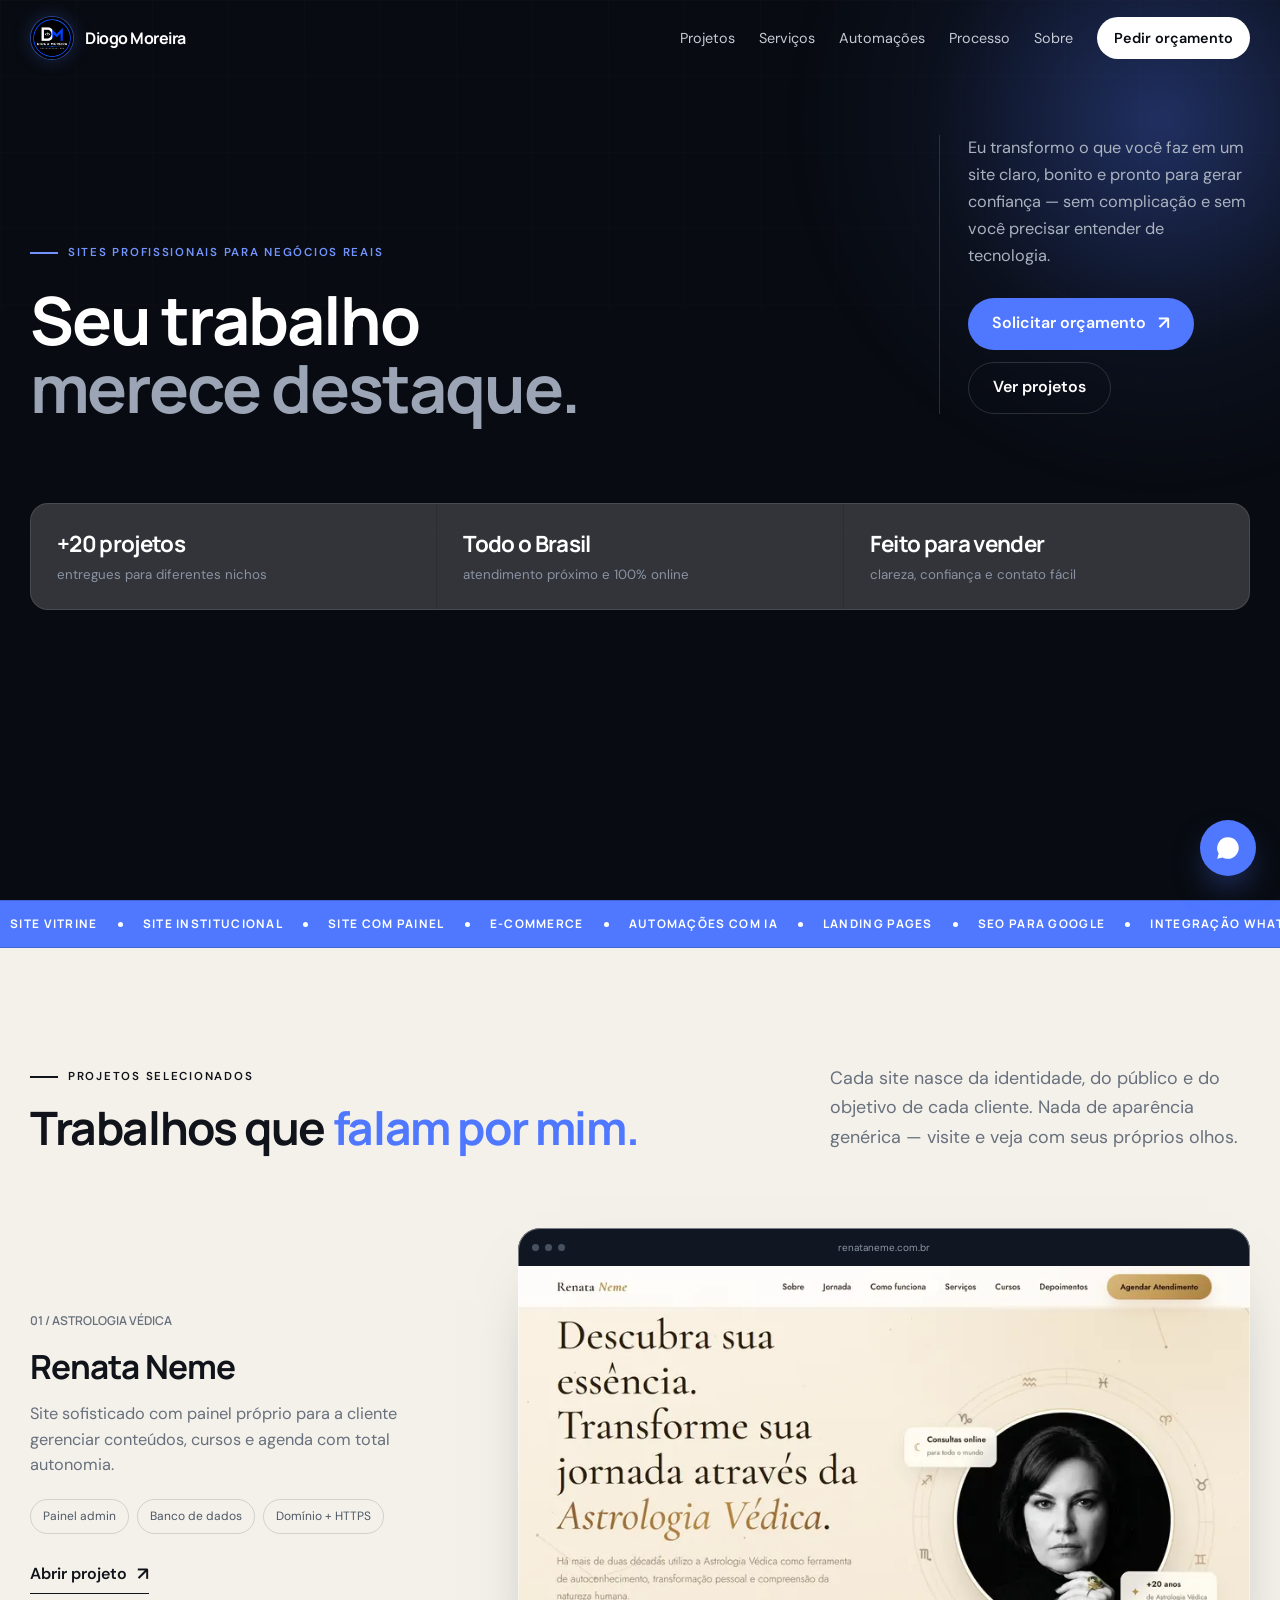
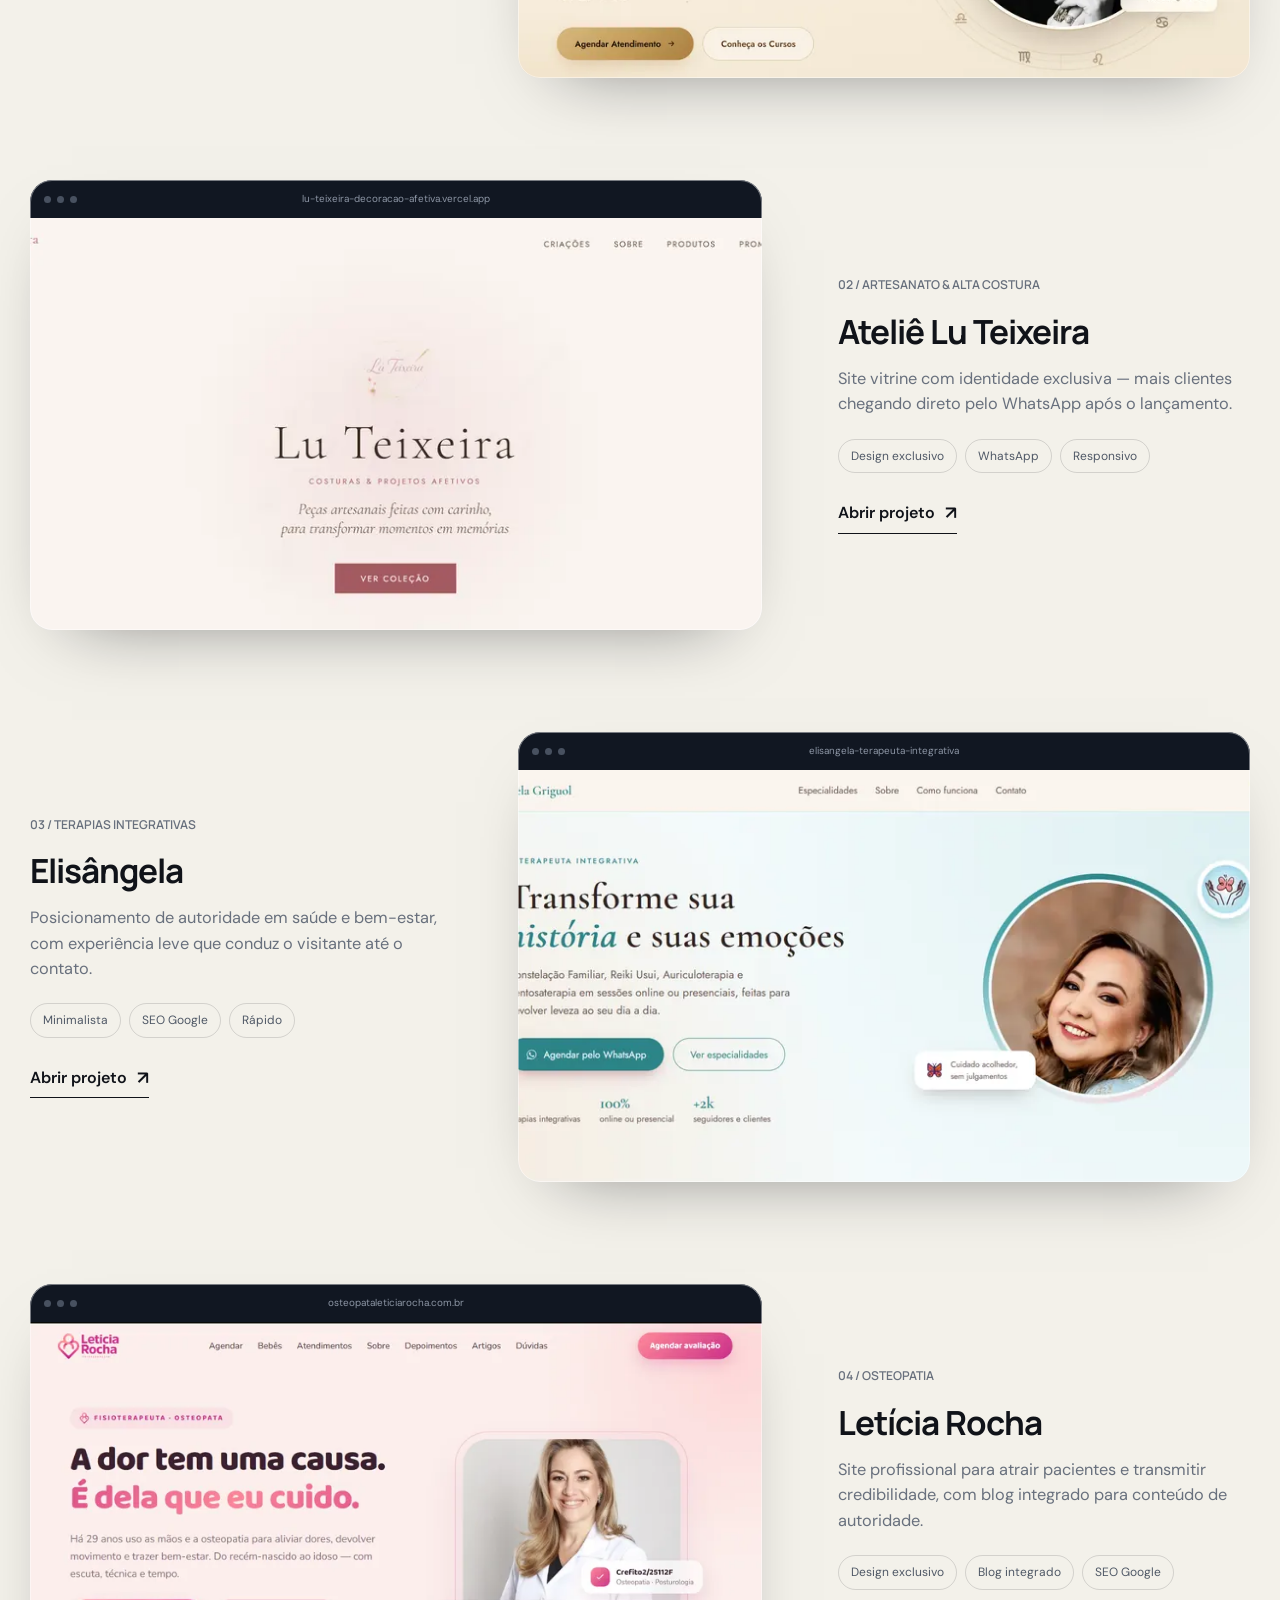
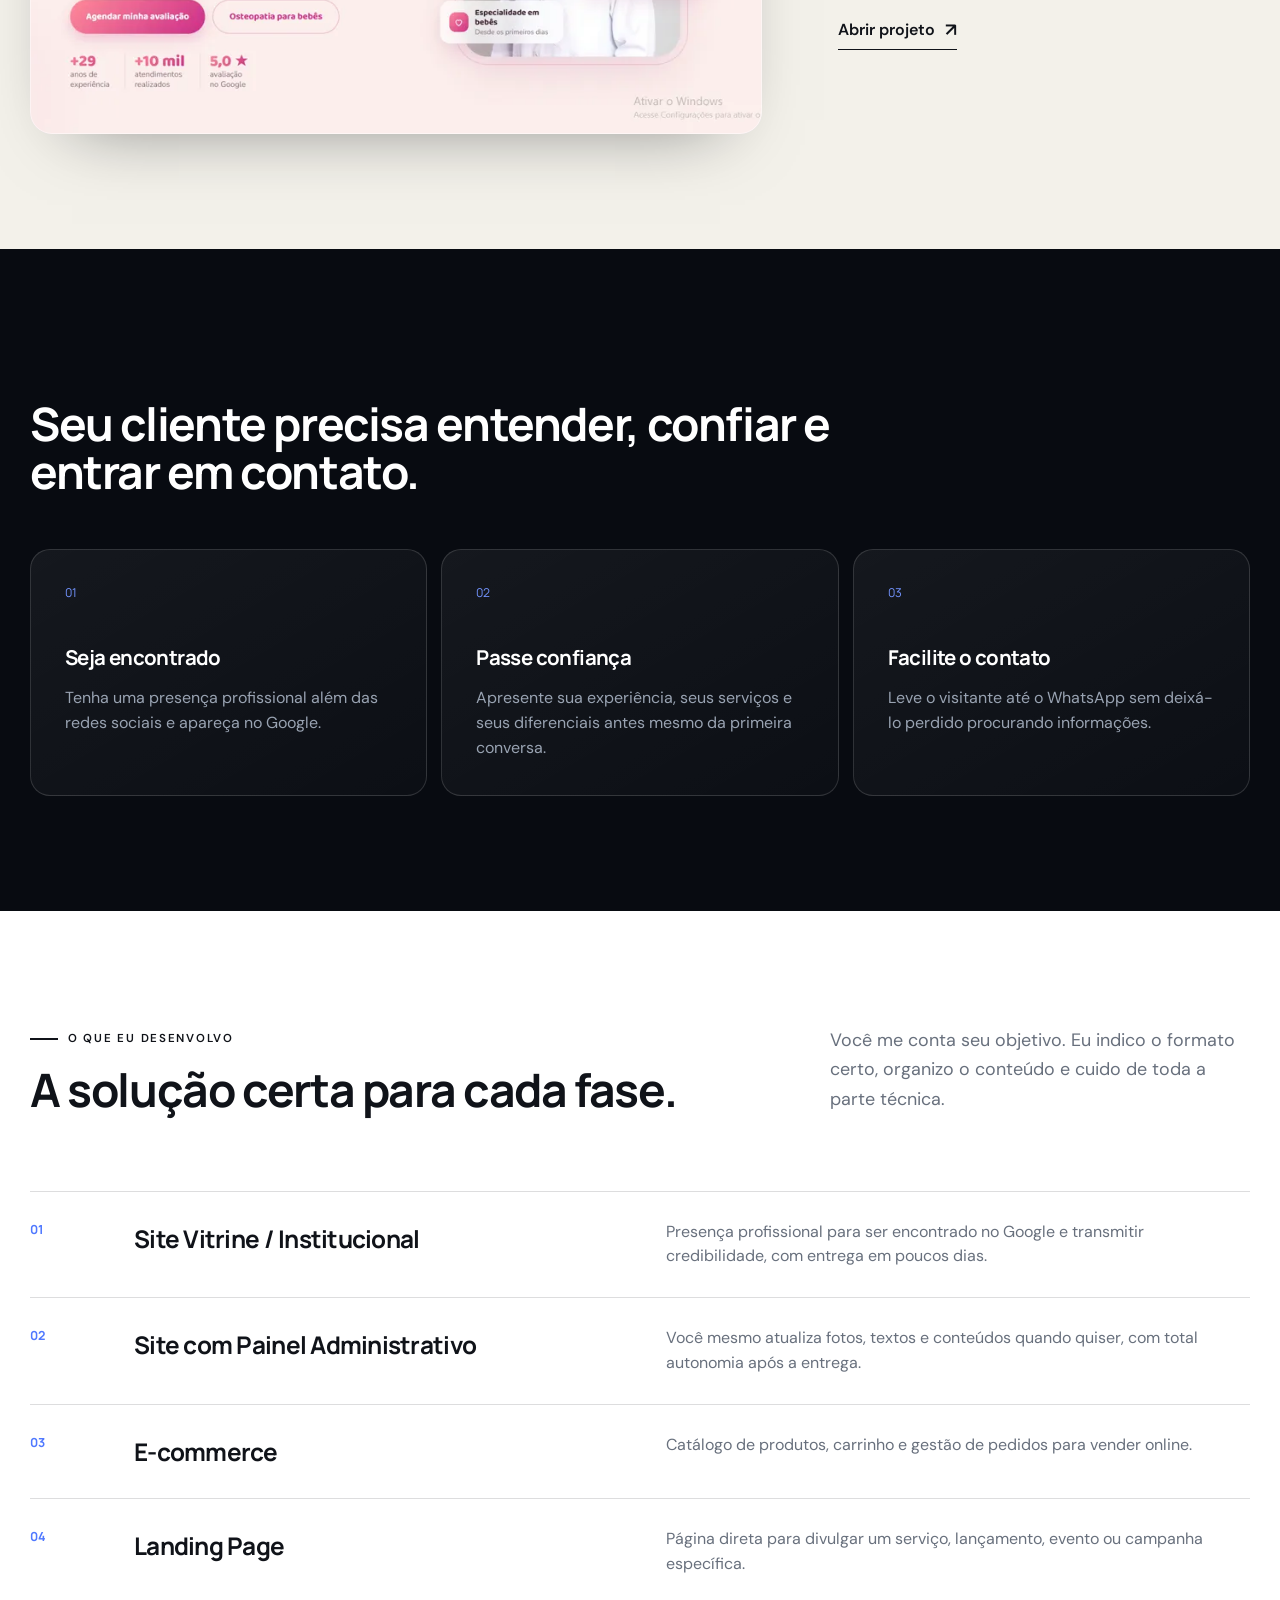
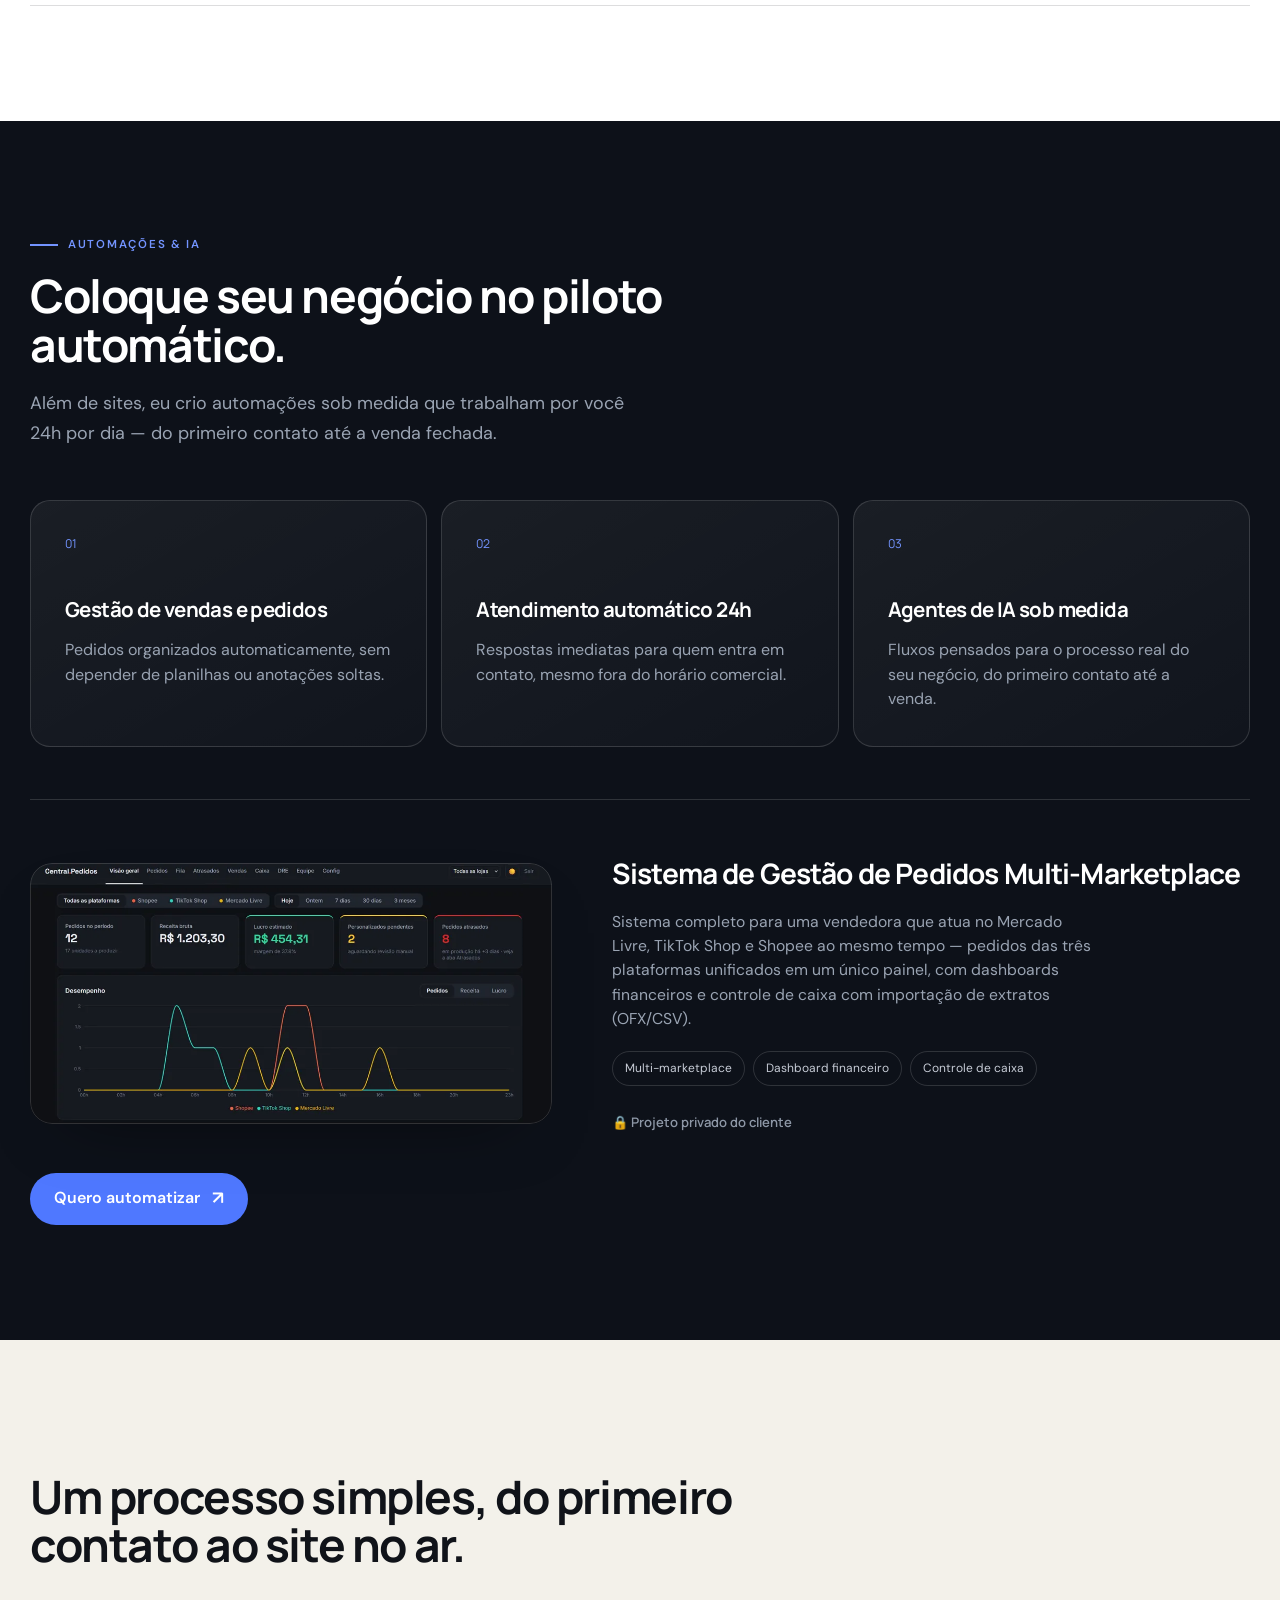
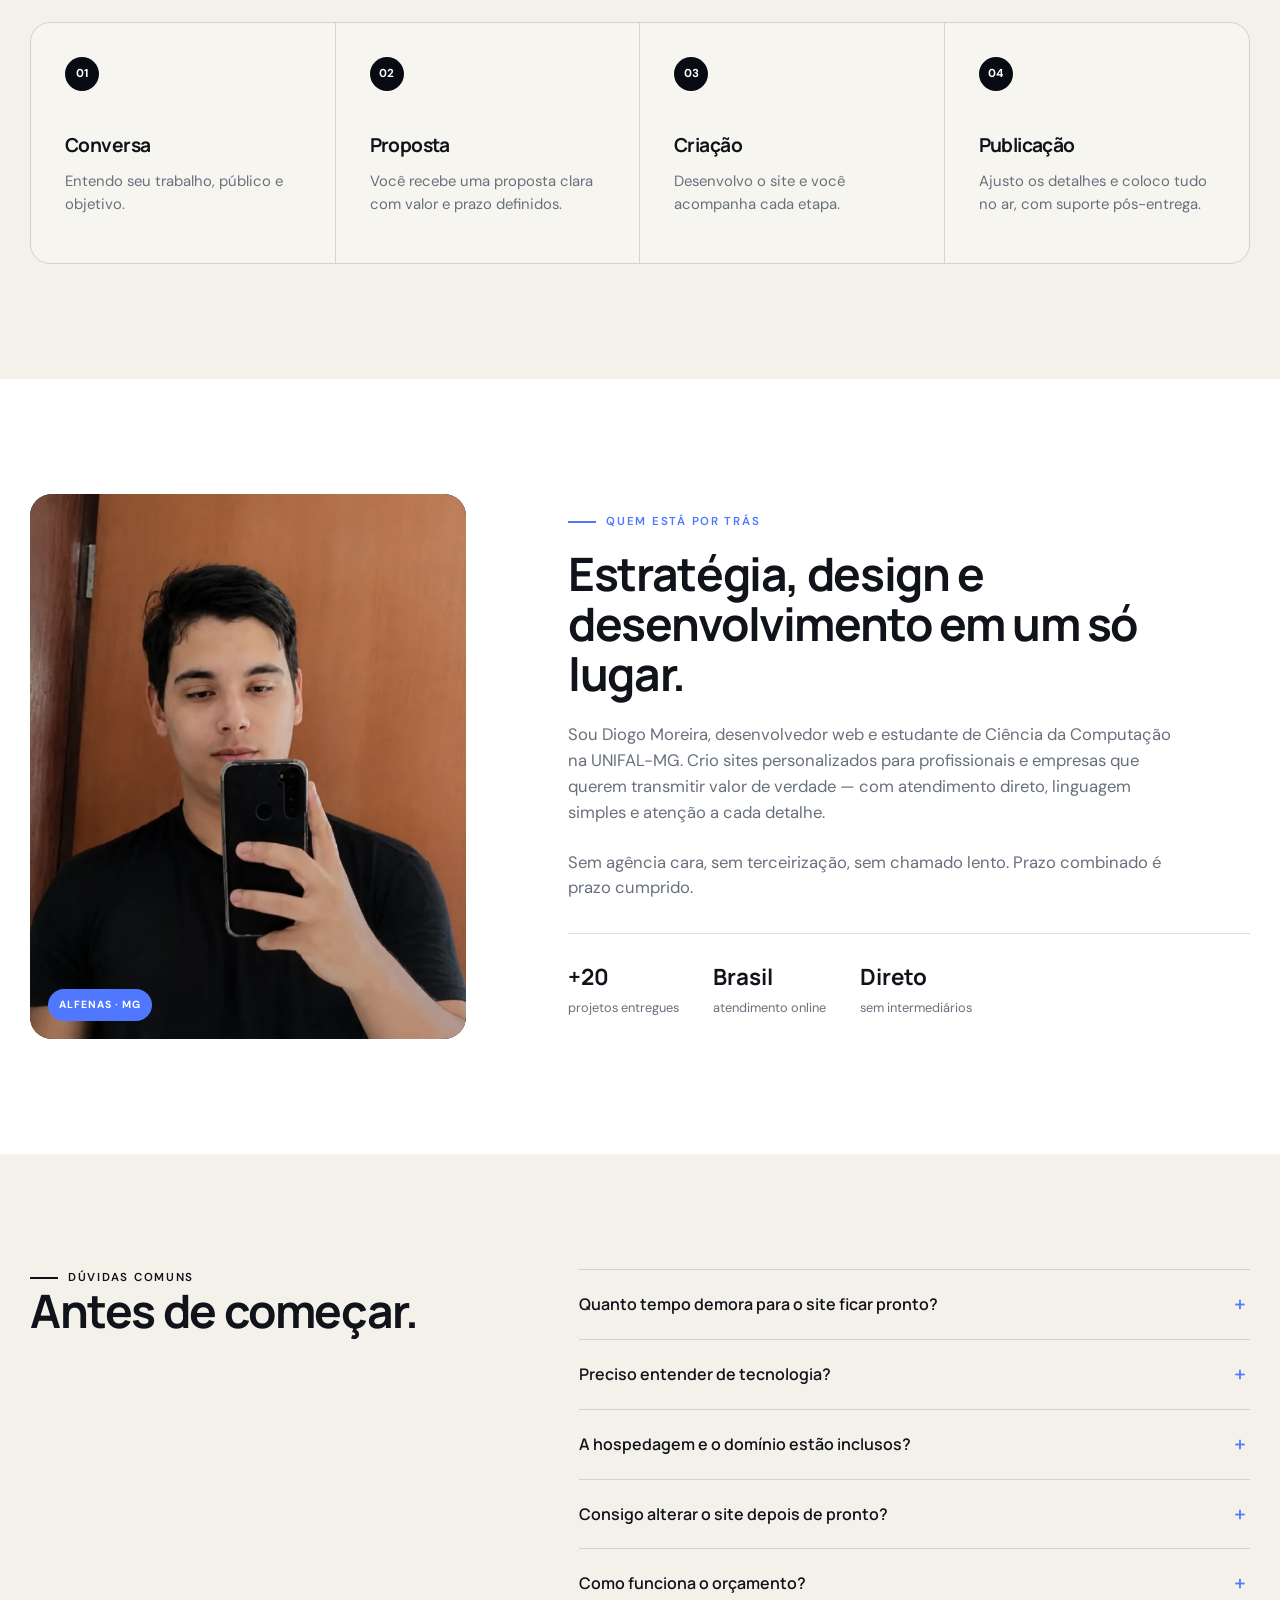
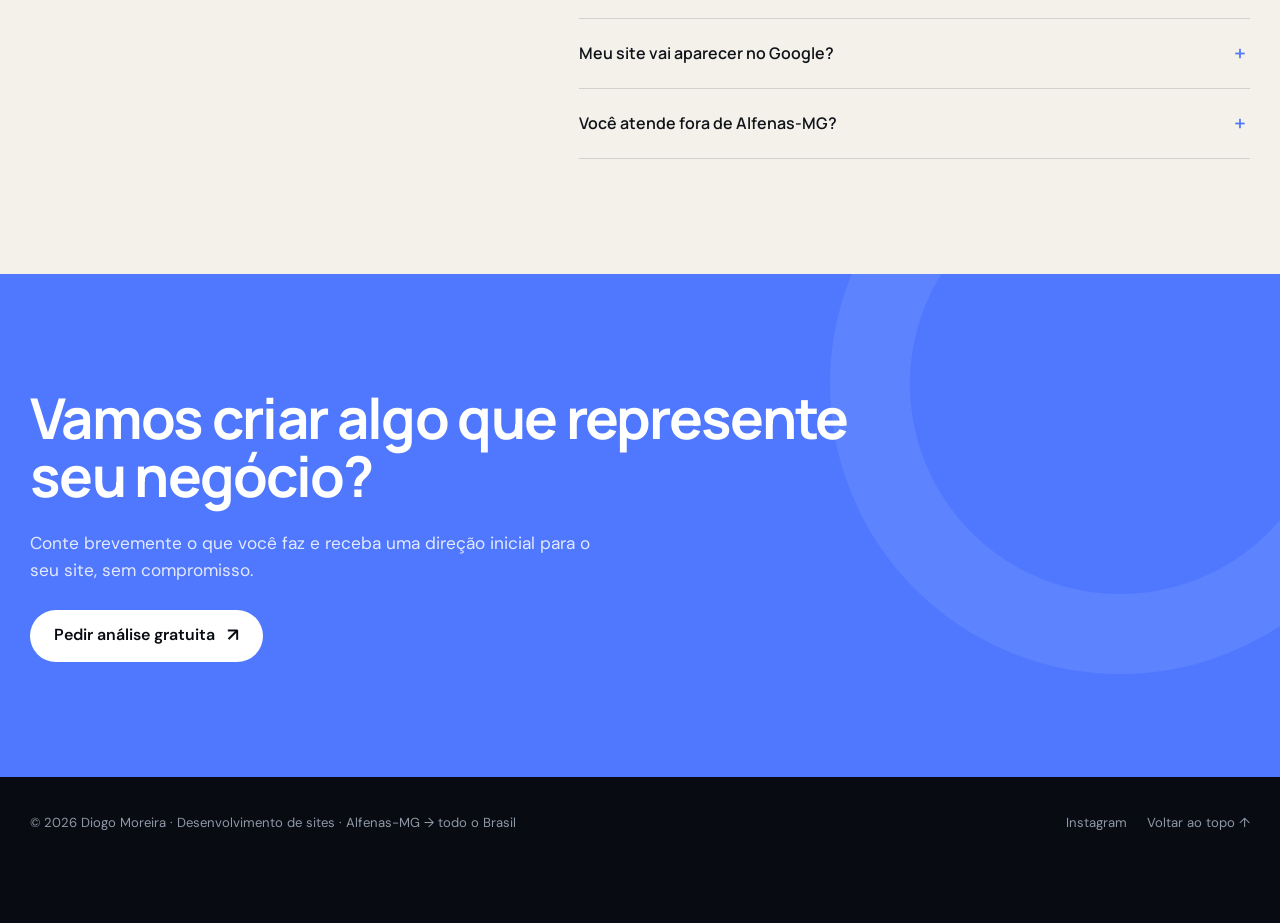
==== commit 1008c379: "Update print statement from 'Hello' to 'Goodbye'" ====
--- a/index.html
+++ b/index.html
@@ -1,37 +1,362 @@
-<!doctype html>
+<!DOCTYPE html>
+
 <html lang="pt-BR">
 <head>
-  <meta charset="utf-8" />
-  <meta name="viewport" content="width=device-width, initial-scale=1" />
-  <meta name="theme-color" content="#080a10" />
-  <title>Diogo Moreira — Sites que posicionam negócios</title>
-  <meta name="description" content="Sites profissionais, landing pages e experiências digitais sob medida para posicionar negócios, transmitir confiança e gerar novos contatos." />
-  <link rel="icon" type="image/png" href="assets/logo-diogo.png" />
-  <link rel="preconnect" href="https://fonts.googleapis.com" />
-  <link rel="preconnect" href="https://fonts.gstatic.com" crossorigin />
-  <link href="https://fonts.googleapis.com/css2?family=DM+Mono:wght@400;500&family=Manrope:wght@400;500;600;700;800&family=Playfair+Display:ital,wght@0,600;0,700;1,600&display=swap" rel="stylesheet" />
-  <style>
-    :root{--ink:#090b10;--paper:#f4f2ed;--muted:#a6a4a1;--lime:#cdf67a;--line:rgba(255,255,255,.13);--dark:#11141b}*{box-sizing:border-box}html{scroll-behavior:smooth}body{margin:0;background:var(--ink);color:#f8f7f4;font-family:Manrope,Arial,sans-serif;overflow-x:hidden}a{text-decoration:none;color:inherit}.wrap{width:min(1180px,calc(100% - 48px));margin:auto}.nav{height:82px;display:flex;align-items:center;justify-content:space-between;position:relative;z-index:2}.brand{font-weight:800;letter-spacing:-1px;font-size:17px}.brand i{color:var(--lime);font-family:'Playfair Display';font-size:24px}.navlinks{display:flex;gap:28px;font-size:12px;color:#cccac6}.navlinks a:hover{color:var(--lime)}.dot{width:9px;height:9px;background:var(--lime);border-radius:50%;display:inline-block;margin-right:8px;box-shadow:0 0 18px var(--lime)}.hero{min-height:760px;position:relative;padding:75px 0 80px;overflow:hidden}.glow{position:absolute;width:620px;height:620px;right:-120px;top:-100px;background:radial-gradient(circle,rgba(185,243,77,.2),transparent 65%);filter:blur(10px)}.eyebrow{font:500 11px 'DM Mono';letter-spacing:1.6px;color:var(--lime);text-transform:uppercase;display:flex;align-items:center;gap:9px}.eyebrow:before{content:'';width:25px;height:1px;background:currentColor}.hero-grid{display:grid;grid-template-columns:1.05fr .95fr;gap:35px;align-items:center;position:relative}.hero h1{font-size:clamp(46px,6.5vw,86px);letter-spacing:-.072em;line-height:.96;margin:25px 0}.hero h1 em{font-family:'Playfair Display';font-weight:600;letter-spacing:-.06em;color:var(--lime)}.hero p{max-width:520px;color:#bcbab7;line-height:1.7;font-size:16px}.buttons{display:flex;gap:12px;flex-wrap:wrap;margin-top:30px}.button{padding:15px 20px;border-radius:5px;font-size:13px;font-weight:700;transition:.25s}.primary{background:var(--lime);color:#152000}.primary:hover{transform:translateY(-3px);box-shadow:0 12px 32px rgba(205,246,122,.23)}.secondary{border:1px solid var(--line);color:#e7e5df}.stats{display:flex;gap:27px;margin-top:66px}.stat strong{display:block;font-size:25px;letter-spacing:-1.5px}.stat span{font-size:10px;color:#aaa8a4;text-transform:uppercase;letter-spacing:.7px}.visual{height:470px;position:relative}.window{position:absolute;background:#eae8e1;color:#17191f;border-radius:13px;box-shadow:20px 25px 55px #0008;overflow:hidden}.main-window{width:85%;right:0;top:28px;transform:rotate(3deg)}.bar{height:24px;background:#d9d7d2;padding:8px 11px}.bar b{display:inline-block;width:5px;height:5px;border-radius:50%;background:#b6b4ad;margin-right:3px}.project-screen{padding:24px;height:280px;background:linear-gradient(125deg,#3b2f25,#b49370 49%,#f2ece3 50%);position:relative}.project-screen:after{content:'DRA.\A MARIANA';white-space:pre;position:absolute;left:25px;top:75px;font:600 29px/1.05 'Playfair Display';color:#fff}.project-screen:before{content:'MEDICINA COM PROPÓSITO';position:absolute;left:27px;top:147px;font:9px 'DM Mono';letter-spacing:1px;color:#f7e7d0;z-index:1}.phone{width:156px;right:50px;bottom:-20px;border:6px solid #181a20;border-radius:23px;background:#f1ece5;transform:rotate(-8deg);z-index:2}.phone .bar{height:17px;background:#17191f}.phone-screen{height:242px;padding:20px;background:linear-gradient(160deg,#d5c3af,#f8f4ed 52%,#1e3330 53%)}.phone-screen:before{content:'SITES QUE\A POSICIONAM';white-space:pre;font:600 18px/1 'Playfair Display';color:#fff}.tag{position:absolute;left:0;bottom:34px;background:var(--lime);color:#172000;padding:10px 14px;font:500 10px 'DM Mono';transform:rotate(-4deg);z-index:3}.marquee{border-top:1px solid var(--line);border-bottom:1px solid var(--line);overflow:hidden;white-space:nowrap;padding:19px 0;color:#b9b7b0;font:500 13px 'DM Mono';letter-spacing:1.5px;text-transform:uppercase}.marquee span{padding-right:30px}.marquee b{color:var(--lime);padding-right:30px}.section{padding:120px 0}.paper{background:var(--paper);color:#11151b}.label{font:500 10px 'DM Mono';letter-spacing:1.5px;text-transform:uppercase;color:#706e6b}.heading{font-size:clamp(35px,4.6vw,60px);letter-spacing:-.065em;line-height:1.02;max-width:690px;margin:18px 0}.heading em{font-family:'Playfair Display';font-weight:600}.projects{display:grid;grid-template-columns:repeat(12,1fr);gap:18px;margin-top:50px}.card{min-height:370px;padding:22px;border-radius:10px;position:relative;overflow:hidden;display:flex;flex-direction:column;justify-content:flex-end}.card:before{content:'';position:absolute;inset:0;opacity:.94}.card>*{position:relative;z-index:1}.card:nth-child(1){grid-column:span 7;background:#baa58b}.card:nth-child(1):before{background:linear-gradient(135deg,#2f201d,#d7b18b 58%,#f6efe6 58%)}.card:nth-child(2){grid-column:span 5;background:#263630}.card:nth-child(2):before{background:linear-gradient(145deg,#1d2926,#8eb0a0 55%,#edf0e7 55%)}.card:nth-child(3){grid-column:span 5;background:#182336}.card:nth-child(3):before{background:linear-gradient(145deg,#0b162b,#536c9a 53%,#d9ddec 53%)}.card:nth-child(4){grid-column:span 7;background:#6e5145}.card:nth-child(4):before{background:linear-gradient(145deg,#33211d,#b4775b 52%,#f9e9d3 52%)}.card h3{font-size:23px;margin:7px 0 1px;letter-spacing:-.8px;color:white}.card p{font-size:12px;line-height:1.5;max-width:300px;margin:0;color:#f5f1ea}.project-number{font:500 10px 'DM Mono';letter-spacing:1px;color:var(--lime)}.arrow{position:absolute!important;right:20px;bottom:21px;width:35px;height:35px;border:1px solid #ffffff77;border-radius:50%;display:grid;place-items:center}.work{display:grid;grid-template-columns:1fr 1fr;gap:70px;align-items:start}.services{border-top:1px solid #c9c6c0}.service{border-bottom:1px solid #c9c6c0;padding:20px 0;display:flex;gap:17px;align-items:flex-start}.service b{font:500 10px 'DM Mono';color:#8c8a84;padding-top:5px}.service h3{margin:0;font-size:20px;letter-spacing:-.7px}.service p{margin:5px 0 0;color:#6c6a66;font-size:13px;line-height:1.55}.process{background:#11151c}.process-grid{display:grid;grid-template-columns:repeat(4,1fr);gap:18px;margin-top:52px}.step{border-top:1px solid #555b60;padding-top:18px}.step b{font:500 12px 'DM Mono';color:var(--lime)}.step h3{font-size:19px;margin:25px 0 8px;letter-spacing:-.6px}.step p{font-size:13px;color:#aaa9a6;line-height:1.6;margin:0}.cta{padding:120px 0;text-align:center;position:relative;overflow:hidden}.cta h2{font-size:clamp(43px,6vw,76px);line-height:.98;letter-spacing:-.075em;margin:20px auto 26px;max-width:900px}.cta h2 em{font-family:'Playfair Display';color:var(--lime);font-weight:600}.cta p{color:#b4b1ad;max-width:450px;margin:0 auto 28px;line-height:1.6;font-size:14px}.footer{border-top:1px solid var(--line);padding:25px 0;color:#a2a09b;font:10px 'DM Mono';letter-spacing:.5px}.footer .wrap{display:flex;justify-content:space-between;gap:15px}.mobile-cta{display:none}
-    @media(max-width:720px){.wrap{width:min(100% - 36px,600px)}.nav{height:70px}.navlinks{display:none}.hero{min-height:auto;padding:58px 0 68px}.hero-grid{grid-template-columns:1fr;gap:23px}.hero h1{font-size:54px;margin:18px 0}.hero p{font-size:14px}.stats{margin-top:37px;gap:18px}.stat strong{font-size:20px}.stat span{font-size:8px}.visual{height:330px;margin:0 -3px}.main-window{width:92%;top:18px}.project-screen{height:212px;padding:16px}.project-screen:after{left:18px;top:54px;font-size:23px}.project-screen:before{left:19px;top:112px;font-size:7px}.phone{right:23px;width:117px;border-width:4px}.phone-screen{height:185px;padding:14px}.phone-screen:before{font-size:14px}.tag{bottom:16px;font-size:8px}.section{padding:75px 0}.heading{font-size:38px}.projects{display:block;margin-top:35px}.card{min-height:295px;margin-bottom:13px}.card h3{font-size:21px}.work{grid-template-columns:1fr;gap:35px}.process-grid{grid-template-columns:1fr 1fr;gap:27px 18px;margin-top:35px}.step h3{margin-top:16px}.cta{padding:80px 0 94px}.footer{padding-bottom:80px}.footer .wrap{display:block;line-height:2}.mobile-cta{display:block;position:fixed;bottom:12px;left:18px;right:18px;z-index:5;text-align:center;background:var(--lime);color:#162000;border-radius:7px;padding:15px;font-size:13px;font-weight:800;box-shadow:0 14px 35px #0007}.buttons .button{padding:14px 16px}.marquee{padding:15px 0}}
-    /* Mockup da abertura: mostra o serviço do Diogo, não um cliente específico. */
-    .project-screen:after{content:'SITES QUE\A POSICIONAM\A NEGÓCIOS';top:58px;font-size:27px;line-height:1.02}
-    .project-screen:before{content:'DESIGN · ESTRATÉGIA · CONVERSÃO';top:157px}
-    .brand{display:flex;align-items:center;gap:10px}.brand img{width:38px;height:38px;object-fit:contain;filter:drop-shadow(0 7px 18px rgba(205,246,122,.14))}
-    .wa-float{position:fixed;right:22px;bottom:22px;width:54px;height:54px;border-radius:50%;background:#25d366;color:#fff;display:grid;place-items:center;z-index:6;box-shadow:0 14px 34px rgba(0,0,0,.35);transition:.25s}.wa-float:hover{transform:translateY(-4px) scale(1.03)}.wa-float svg{width:27px;height:27px;fill:currentColor}
-    .card:nth-child(5){grid-column:span 6;background:#564258}
-    .card:nth-child(5):before{background:linear-gradient(145deg,#2d2230,#866c89 54%,#eee7ef 54%)}
-    .card:nth-child(6){grid-column:span 6;background:#4b392d}
-    .card:nth-child(6):before{background:linear-gradient(145deg,#2a211b,#a88b73 54%,#f0e8df 54%)}
-    @media(max-width:720px){.project-screen:after{top:43px;font-size:21px}.project-screen:before{top:123px}.brand img{width:34px;height:34px}.wa-float{display:none}}
-  </style>
+<meta charset="UTF-8">
+<meta name="viewport" content="width=device-width, initial-scale=1.0">
+<title>Diogo Moreira — Sites profissionais e automações que trazem clientes</title>
+<meta name="description" content="Criação de sites profissionais para pequenos negócios: site vitrine, site com painel administrativo, e-commerce e automações com IA para vendas e atendimento. Design premium, entrega rápida e contato direto no WhatsApp.">
+<meta name="author" content="Diogo Moreira">
+<meta name="robots" content="index, follow">
+<meta name="theme-color" content="#080b11">
+<link rel="canonical" href="https://devdiogomoreira.com.br/">
+<link rel="icon" type="image/png" href="assets/logo-diogo.png">
+<link rel="apple-touch-icon" href="assets/logo-diogo.png">
+
+<meta property="og:type" content="website">
+<meta property="og:locale" content="pt_BR">
+<meta property="og:title" content="Diogo Moreira — Sites profissionais e automações que trazem clientes">
+<meta property="og:description" content="Site vitrine, site com painel, e-commerce e automações com IA. Design premium, entrega rápida, contato direto no WhatsApp.">
+<meta property="og:url" content="https://devdiogomoreira.com.br/">
+<meta property="og:image" content="https://devdiogomoreira.com.br/assets/diogo.webp">
+<meta name="twitter:card" content="summary_large_image">
+<meta name="twitter:title" content="Diogo Moreira — Sites profissionais e automações que trazem clientes">
+<meta name="twitter:description" content="Site vitrine, site com painel, e-commerce e automações com IA. Design premium, entrega rápida, contato direto no WhatsApp.">
+<meta name="twitter:image" content="https://devdiogomoreira.com.br/assets/diogo.webp">
+
+<script type="application/ld+json">
+{
+  "@context": "https://schema.org",
+  "@type": "ProfessionalService",
+  "name": "Diogo Moreira — Desenvolvimento Web",
+  "description": "Criação de sites profissionais, e-commerce e automações com IA para pequenos negócios.",
+  "url": "https://devdiogomoreira.com.br/",
+  "areaServed": "BR",
+  "founder": {"@type": "Person", "name": "Diogo Moreira"},
+  "address": {"@type": "PostalAddress", "addressLocality": "Alfenas", "addressRegion": "MG", "addressCountry": "BR"}
+}
+</script>
+
+<script type="application/ld+json">
+{
+  "@context": "https://schema.org",
+  "@type": "Person",
+  "name": "Diogo Moreira",
+  "alternateName": "Dev Diogo Moreira",
+  "jobTitle": "Desenvolvedor Web",
+  "url": "https://devdiogomoreira.com.br/",
+  "image": "https://devdiogomoreira.com.br/assets/diogo.webp",
+  "alumniOf": {"@type": "CollegeOrUniversity", "name": "UNIFAL-MG"},
+  "worksFor": {"@type": "Organization", "name": "Diogo Moreira — Desenvolvimento Web"},
+  "address": {"@type": "PostalAddress", "addressLocality": "Alfenas", "addressRegion": "MG", "addressCountry": "BR"},
+  "knowsAbout": ["Desenvolvimento Web", "React", "Next.js", "SEO", "Automação com IA", "UX/UI Design"]
+}
+</script>
+
+<script type="application/ld+json">
+{
+  "@context": "https://schema.org",
+  "@type": "FAQPage",
+  "mainEntity": [
+    {"@type": "Question", "name": "Quanto tempo demora para o site ficar pronto?", "acceptedAnswer": {"@type": "Answer", "text": "Depende do formato: sites vitrine ficam prontos em 2 a 5 dias, sites com painel em 7 a 12 dias e e-commerce em 15 a 25 dias. O prazo exato é combinado antes de começar — e prazo combinado é prazo cumprido."}},
+    {"@type": "Question", "name": "Preciso entender de tecnologia?", "acceptedAnswer": {"@type": "Answer", "text": "Não. Eu cuido de toda a estrutura, configuração e publicação, explicando apenas o que você realmente precisa decidir."}},
+    {"@type": "Question", "name": "A hospedagem e o domínio estão inclusos?", "acceptedAnswer": {"@type": "Answer", "text": "A configuração da hospedagem está inclusa em todos os serviços, em plataformas modernas e estáveis. O registro do domínio próprio (ex: seunegocio.com.br) é pago anualmente ao Registro.br, e eu te oriento em todo o processo."}},
+    {"@type": "Question", "name": "Consigo alterar o site depois de pronto?", "acceptedAnswer": {"@type": "Answer", "text": "Sim! No serviço com Painel você mesmo atualiza textos, fotos e conteúdos quando quiser. No serviço Vitrine, pequenos ajustes pós-entrega estão inclusos e alterações maiores são combinadas caso a caso."}},
+    {"@type": "Question", "name": "Como funciona o orçamento?", "acceptedAnswer": {"@type": "Answer", "text": "Cada projeto é único: converso com você sobre o seu negócio, entendo o escopo e envio uma proposta personalizada com valor fechado e prazo definido antes de qualquer cobrança."}},
+    {"@type": "Question", "name": "Meu site vai aparecer no Google?", "acceptedAnswer": {"@type": "Answer", "text": "Sim. Todos os sites são construídos seguindo as boas práticas de SEO do Google: código limpo, carregamento rápido, estrutura correta e otimização regional para o seu público te encontrar."}},
+    {"@type": "Question", "name": "Você atende fora de Alfenas-MG?", "acceptedAnswer": {"@type": "Answer", "text": "Atendo todo o Brasil! Todo o processo acontece de forma online: conversa pelo WhatsApp, validações por link e entrega direto no ar. Simples e sem burocracia."}}
+  ]
+}
+</script>
+
+<link rel="preconnect" href="https://fonts.googleapis.com">
+<link rel="preconnect" href="https://fonts.gstatic.com" crossorigin>
+<link href="https://fonts.googleapis.com/css2?family=DM+Sans:wght@400;500;600&family=Manrope:wght@500;600;700&display=swap" rel="stylesheet">
+<link rel="stylesheet" href="styles.css">
 </head>
 <body>
-  <main>
-    <section class="hero"><div class="glow"></div><div class="wrap"><nav class="nav"><a class="brand" href="#top"><img src="assets/logo-diogo.png" alt="Logo Diogo Moreira"><span>diogo<i>.</i>moreira</span></a><div class="navlinks"><a href="#projetos">Projetos</a><a href="#servicos">Serviços</a><a href="#processo">Como funciona</a></div><a class="eyebrow" href="https://wa.me/5535999675196?text=Ol%C3%A1%2C%20Diogo!%20Vi%20seu%20portf%C3%B3lio%20e%20quero%20falar%20sobre%20um%20site." target="_blank" rel="noopener">Vamos conversar</a></nav><div class="hero-grid" id="top"><div><div class="eyebrow">Web design & desenvolvimento</div><h1>Sites que fazem seu negócio <em>parecer grande.</em></h1><p>Eu crio experiências digitais rápidas, elegantes e pensadas para transformar visitantes em novos contatos no seu WhatsApp.</p><div class="buttons"><a class="button primary" href="https://wa.me/5535999675196?text=Ol%C3%A1%2C%20Diogo!%20Quero%20uma%20pr%C3%A9via%20gratuita%20para%20o%20meu%20site." target="_blank" rel="noopener">Quero uma prévia gratuita →</a><a class="button secondary" href="#projetos">Ver projetos reais</a></div><div class="stats"><div class="stat"><strong>+20</strong><span>projetos entregues</span></div><div class="stat"><strong>Brasil</strong><span>atendimento remoto</span></div><div class="stat"><strong>100%</strong><span>feito sob medida</span></div></div></div><div class="visual"><div class="window main-window"><div class="bar"><b></b><b></b><b></b></div><div class="project-screen"></div></div><div class="window phone"><div class="bar"></div><div class="phone-screen"></div></div><div class="tag">IDENTIDADE · MOVIMENTO · CONVERSÃO</div></div></div></div></section>
-    <div class="marquee"><span>Sites institucionais</span><b>✳</b><span>Landing pages</span><b>✳</b><span>Experiências que vendem</span><b>✳</b><span>Sites institucionais</span><b>✳</b><span>Landing pages</span><b>✳</b></div>
-    <section class="section paper" id="projetos"><div class="wrap"><div class="label">Seleção de trabalhos</div><h2 class="heading">Cada site começa com uma estratégia — e termina com uma presença que dá <em>orgulho de mostrar.</em></h2><div class="projects"><a class="card" href="https://dra-mariana-clinica-emos.vercel.app/#inicio" target="_blank" rel="noopener"><span class="project-number">01 / SAÚDE & AUTORIDADE</span><h3>Dra. Mariana · EMOS Clínica</h3><p>Autoridade médica, clareza e um caminho simples até o agendamento.</p><span class="arrow">↗</span></a><a class="card" href="https://psicolife-chi.vercel.app/" target="_blank" rel="noopener"><span class="project-number">02 / PSICOLOGIA</span><h3>PsicoLife</h3><p>Uma presença acolhedora e profissional para uma clínica completa.</p><span class="arrow">↗</span></a><a class="card" href="https://www.renataneme.com.br/" target="_blank" rel="noopener"><span class="project-number">03 / ASTROLOGIA VÉDICA</span><h3>Renata Neme</h3><p>Site sofisticado com painel próprio para conteúdos, cursos e agenda.</p><span class="arrow">↗</span></a><a class="card" href="https://lu-teixeira-decoracao-afetiva.vercel.app/" target="_blank" rel="noopener"><span class="project-number">04 / ARTESANATO & ALTA COSTURA</span><h3>Ateliê Lu Teixeira</h3><p>Site vitrine exclusivo, responsivo e conectado diretamente ao WhatsApp.</p><span class="arrow">↗</span></a><a class="card" href="https://elisangela-terapeuta-integrativa.vercel.app/" target="_blank" rel="noopener"><span class="project-number">05 / TERAPIAS INTEGRATIVAS</span><h3>Elisângela</h3><p>Autoridade, leveza e uma experiência que conduz o visitante ao contato.</p><span class="arrow">↗</span></a><a class="card" href="https://www.osteopataleticiarocha.com.br/" target="_blank" rel="noopener"><span class="project-number">06 / OSTEOPATIA</span><h3>Letícia Rocha</h3><p>Site profissional com blog integrado, credibilidade e SEO para o Google.</p><span class="arrow">↗</span></a></div></div></section>
-    <section class="section paper" id="servicos"><div class="wrap work"><div><div class="label">O que eu construo</div><h2 class="heading">Mais que um site bonito: uma vitrine preparada para <em>dar confiança.</em></h2></div><div class="services"><div class="service"><b>01</b><div><h3>Landing pages</h3><p>Uma página objetiva para apresentar seu serviço e receber mais contatos.</p></div></div><div class="service"><b>02</b><div><h3>Sites institucionais</h3><p>Presença completa para negócios que precisam crescer com autoridade.</p></div></div><div class="service"><b>03</b><div><h3>Catálogos & pedidos</h3><p>Experiências diretas para produtos, cardápios e atendimento pelo WhatsApp.</p></div></div><div class="service"><b>04</b><div><h3>Automação com IA</h3><p>Fluxos para responder melhor, organizar conversas e não perder oportunidades.</p></div></div></div></div></section>
-    <section class="section process" id="processo"><div class="wrap"><div class="label" style="color:#c9f573">Simples, transparente, seu</div><h2 class="heading">Do primeiro “oi” ao site no ar, <em>você acompanha tudo.</em></h2><div class="process-grid"><div class="step"><b>01</b><h3>Entendo seu momento</h3><p>Você me conta do negócio, do cliente ideal e do que precisa melhorar.</p></div><div class="step"><b>02</b><h3>Crio uma prévia</h3><p>Antes de fechar, você consegue enxergar a direção do seu projeto.</p></div><div class="step"><b>03</b><h3>Refinamos juntos</h3><p>Ajustamos os detalhes até o site ficar com a sua cara.</p></div><div class="step"><b>04</b><h3>Publico e acompanho</h3><p>Site, domínio e suporte para que você não fique perdido depois.</p></div></div></div></section>
-    <section class="cta" id="contato"><div class="wrap"><div class="eyebrow" style="justify-content:center">Seu negócio merece ser encontrado</div><h2>Vamos transformar sua presença digital em um motivo para o cliente <em>escolher você.</em></h2><p>Me chama no WhatsApp, me conta do seu negócio e eu te mostro uma direção personalizada — sem compromisso.</p><a class="button primary" href="https://wa.me/5535999675196?text=Ol%C3%A1%2C%20Diogo!%20Quero%20um%20or%C3%A7amento%20para%20o%20meu%20site." target="_blank" rel="noopener">Falar sobre meu projeto →</a></div></section>
-  </main><footer class="footer"><div class="wrap"><span>© 2026 · DIOGO MOREIRA</span><span>DESENVOLVIMENTO WEB COM PROPÓSITO</span></div></footer><a class="wa-float" href="https://wa.me/5535999675196?text=Ol%C3%A1%2C%20Diogo!%20Vi%20seu%20site%20e%20quero%20um%20or%C3%A7amento." target="_blank" rel="noopener" aria-label="Falar com Diogo pelo WhatsApp"><svg viewBox="0 0 32 32" aria-hidden="true"><path d="M19.11 17.44c-.16-.08-.94-.46-1.08-.51-.15-.05-.25-.08-.36.08-.1.16-.41.51-.51.62-.09.1-.18.12-.34.04-.16-.08-.66-.24-1.26-.78-.47-.42-.78-.93-.87-1.09-.09-.16-.01-.24.07-.32.07-.07.16-.18.24-.28.08-.09.1-.16.16-.26.05-.1.03-.19-.01-.27-.04-.08-.36-.86-.49-1.18-.13-.31-.26-.27-.36-.28h-.31c-.1 0-.27.04-.41.19-.14.16-.54.53-.54 1.29s.55 1.49.63 1.59c.08.1 1.09 1.66 2.64 2.33.37.16.66.25.88.32.37.12.71.1.97.06.3-.04.94-.39 1.07-.76.13-.37.13-.68.09-.75-.04-.07-.14-.11-.3-.19M16.03 26.67h-.01a10.6 10.6 0 0 1-5.4-1.48l-.39-.23-4.02 1.05 1.07-3.91-.25-.4a10.6 10.6 0 1 1 9 4.97m9.02-19.61A12.68 12.68 0 0 0 16.02 3.3C9.01 3.3 3.31 9 3.31 16c0 2.24.58 4.43 1.69 6.36L3.2 28.94l6.73-1.77a12.7 12.7 0 0 0 6.08 1.55h.01c7 0 12.7-5.7 12.7-12.71 0-3.39-1.3-6.57-3.67-8.95"/></svg></a><a class="mobile-cta" href="https://wa.me/5535999675196?text=Ol%C3%A1%2C%20Diogo!%20Quero%20uma%20pr%C3%A9via%20gratuita%20para%20o%20meu%20site." target="_blank" rel="noopener">Quero uma prévia gratuita →</a>
-</body></html>
+<a class="skip-link" href="#inicio">Pular para o conteúdo</a>
+
+<header class="header" id="header">
+  <div class="wrap header-in">
+    <a class="logo" href="#inicio" aria-label="Diogo Moreira, início">
+      <span class="logo-mark"><img src="assets/logo-diogo.png" alt="" width="44" height="44"></span>
+      <span>Diogo Moreira</span>
+    </a>
+    <nav class="nav" aria-label="Navegação principal">
+      <a href="#projetos">Projetos</a>
+      <a href="#servicos">Serviços</a>
+      <a href="#automacoes">Automações</a>
+      <a href="#processo">Processo</a>
+      <a href="#sobre">Sobre</a>
+      <a class="nav-cta" href="#contato">Pedir orçamento</a>
+    </nav>
+    <button class="menu" id="menu" aria-expanded="false" aria-controls="mobileNav" aria-label="Abrir menu">
+      <span></span><span></span>
+    </button>
+  </div>
+</header>
+
+<nav class="mobile-nav" id="mobileNav" aria-label="Navegação móvel">
+  <a href="#projetos">Projetos</a>
+  <a href="#servicos">Serviços</a>
+  <a href="#automacoes">Automações</a>
+  <a href="#processo">Processo</a>
+  <a href="#sobre">Sobre</a>
+  <a class="button button-primary" href="#contato">Pedir orçamento</a>
+</nav>
+
+<main>
+
+<section class="hero" id="inicio">
+  <div class="wrap hero-in">
+    <div class="hero-top">
+      <div>
+        <span class="label">Sites profissionais para negócios reais</span>
+        <h1>Seu trabalho <span>merece destaque.</span></h1>
+      </div>
+      <div class="hero-side">
+        <p>Eu transformo o que você faz em um site claro, bonito e pronto para gerar confiança — sem complicação e sem você precisar entender de tecnologia.</p>
+        <div class="hero-actions">
+          <a class="button button-primary" href="https://wa.me/5535999675196?text=Ol%C3%A1%2C%20Diogo!%20Quero%20um%20or%C3%A7amento%20para%20o%20meu%20site." target="_blank" rel="noopener">Solicitar orçamento <span class="arrow">↗</span></a>
+          <a class="button button-light" href="#projetos">Ver projetos</a>
+        </div>
+      </div>
+    </div>
+    <div class="hero-bottom">
+      <div class="stat"><strong>+20 projetos</strong><small>entregues para diferentes nichos</small></div>
+      <div class="stat"><strong>Todo o Brasil</strong><small>atendimento próximo e 100% online</small></div>
+      <div class="stat"><strong>Feito para vender</strong><small>clareza, confiança e contato fácil</small></div>
+    </div>
+  </div>
+</section>
+
+<div class="ticker" aria-hidden="true">
+  <div class="ticker-line" id="tickerLine">
+    <div class="ticker-group"><span>Site Vitrine</span><i></i><span>Site Institucional</span><i></i><span>Site com Painel</span><i></i><span>E-commerce</span><i></i><span>Automações com IA</span><i></i><span>Landing Pages</span><i></i><span>SEO para Google</span><i></i><span>Integração WhatsApp</span><i></i></div>
+    <div class="ticker-group"><span>Site Vitrine</span><i></i><span>Site Institucional</span><i></i><span>Site com Painel</span><i></i><span>E-commerce</span><i></i><span>Automações com IA</span><i></i><span>Landing Pages</span><i></i><span>SEO para Google</span><i></i><span>Integração WhatsApp</span><i></i></div>
+  </div>
+</div>
+
+<section class="section work" id="projetos">
+  <div class="wrap">
+    <div class="section-head" data-reveal>
+      <div>
+        <span class="label">Projetos selecionados</span>
+        <h2 class="title">Trabalhos que <em>falam por mim.</em></h2>
+      </div>
+      <p class="lead">Cada site nasce da identidade, do público e do objetivo de cada cliente. Nada de aparência genérica — visite e veja com seus próprios olhos.</p>
+    </div>
+    <div class="projects">
+
+  <article class="project" data-reveal>
+    <div class="project-copy">
+      <div class="project-index">01 / ASTROLOGIA VÉDICA</div>
+      <h3>Renata Neme</h3>
+      <p>Site sofisticado com painel próprio para a cliente gerenciar conteúdos, cursos e agenda com total autonomia.</p>
+      <div class="project-tags"><span>Painel admin</span><span>Banco de dados</span><span>Domínio + HTTPS</span></div>
+      <a class="project-link" href="https://www.renataneme.com.br/" target="_blank" rel="noopener">Abrir projeto <span class="arrow">↗</span></a>
+    </div>
+    <a class="project-media" href="https://www.renataneme.com.br/" target="_blank" rel="noopener" aria-label="Abrir site Renata Neme">
+      <div class="browser-bar"><i></i><i></i><i></i><span>renataneme.com.br</span></div>
+      <img src="assets/case-renata.webp" alt="Projeto do site Renata Neme" width="1000" height="475" loading="lazy">
+    </a>
+  </article>
+
+  <article class="project" data-reveal>
+    <div class="project-copy">
+      <div class="project-index">02 / ARTESANATO &amp; ALTA COSTURA</div>
+      <h3>Ateliê Lu Teixeira</h3>
+      <p>Site vitrine com identidade exclusiva — mais clientes chegando direto pelo WhatsApp após o lançamento.</p>
+      <div class="project-tags"><span>Design exclusivo</span><span>WhatsApp</span><span>Responsivo</span></div>
+      <a class="project-link" href="https://lu-teixeira-decoracao-afetiva.vercel.app/" target="_blank" rel="noopener">Abrir projeto <span class="arrow">↗</span></a>
+    </div>
+    <a class="project-media" href="https://lu-teixeira-decoracao-afetiva.vercel.app/" target="_blank" rel="noopener" aria-label="Abrir site Ateliê Lu Teixeira">
+      <div class="browser-bar"><i></i><i></i><i></i><span>lu-teixeira-decoracao-afetiva.vercel.app</span></div>
+      <img src="assets/case-atelie.webp" alt="Projeto do site Ateliê Lu Teixeira" width="1000" height="416" loading="lazy">
+    </a>
+  </article>
+
+  <article class="project" data-reveal>
+    <div class="project-copy">
+      <div class="project-index">03 / TERAPIAS INTEGRATIVAS</div>
+      <h3>Elisângela</h3>
+      <p>Posicionamento de autoridade em saúde e bem-estar, com experiência leve que conduz o visitante até o contato.</p>
+      <div class="project-tags"><span>Minimalista</span><span>SEO Google</span><span>Rápido</span></div>
+      <a class="project-link" href="https://elisangela-terapeuta-integrativa.vercel.app/" target="_blank" rel="noopener">Abrir projeto <span class="arrow">↗</span></a>
+    </div>
+    <a class="project-media" href="https://elisangela-terapeuta-integrativa.vercel.app/" target="_blank" rel="noopener" aria-label="Abrir site Elisângela">
+      <div class="browser-bar"><i></i><i></i><i></i><span>elisangela-terapeuta-integrativa</span></div>
+      <img src="assets/case-elisangela.webp" alt="Projeto do site Elisângela" width="1000" height="420" loading="lazy">
+    </a>
+  </article>
+
+  <article class="project" data-reveal>
+    <div class="project-copy">
+      <div class="project-index">04 / OSTEOPATIA</div>
+      <h3>Letícia Rocha</h3>
+      <p>Site profissional para atrair pacientes e transmitir credibilidade, com blog integrado para conteúdo de autoridade.</p>
+      <div class="project-tags"><span>Design exclusivo</span><span>Blog integrado</span><span>SEO Google</span></div>
+      <a class="project-link" href="https://www.osteopataleticiarocha.com.br/" target="_blank" rel="noopener">Abrir projeto <span class="arrow">↗</span></a>
+    </div>
+    <a class="project-media" href="https://www.osteopataleticiarocha.com.br/" target="_blank" rel="noopener" aria-label="Abrir site Letícia Rocha">
+      <div class="browser-bar"><i></i><i></i><i></i><span>osteopataleticiarocha.com.br</span></div>
+      <img src="assets/case-leticia.webp" alt="Projeto do site Letícia Rocha" width="1000" height="482" loading="lazy">
+    </a>
+  </article>
+
+</div>
+
+  </div>
+</section>
+
+<section class="section problems">
+  <div class="wrap">
+    <span class="label" data-reveal>Por que ter um site</span>
+    <h2 class="title" data-reveal>Seu cliente precisa entender, confiar e entrar em contato.</h2>
+    <div class="problems-grid">
+      <article class="problem" data-reveal><div class="problem-num">01</div><h3>Seja encontrado</h3><p>Tenha uma presença profissional além das redes sociais e apareça no Google.</p></article>
+      <article class="problem" data-reveal><div class="problem-num">02</div><h3>Passe confiança</h3><p>Apresente sua experiência, seus serviços e seus diferenciais antes mesmo da primeira conversa.</p></article>
+      <article class="problem" data-reveal><div class="problem-num">03</div><h3>Facilite o contato</h3><p>Leve o visitante até o WhatsApp sem deixá-lo perdido procurando informações.</p></article>
+    </div>
+  </div>
+</section>
+
+<section class="section services" id="servicos">
+  <div class="wrap">
+    <div class="section-head" data-reveal>
+      <div><span class="label">O que eu desenvolvo</span><h2 class="title">A solução certa para cada fase.</h2></div>
+      <p class="lead">Você me conta seu objetivo. Eu indico o formato certo, organizo o conteúdo e cuido de toda a parte técnica.</p>
+    </div>
+    <div class="service-list">
+      <article class="service" data-reveal><b>01</b><h3>Site Vitrine / Institucional</h3><p>Presença profissional para ser encontrado no Google e transmitir credibilidade, com entrega em poucos dias.</p></article>
+      <article class="service" data-reveal><b>02</b><h3>Site com Painel Administrativo</h3><p>Você mesmo atualiza fotos, textos e conteúdos quando quiser, com total autonomia após a entrega.</p></article>
+      <article class="service" data-reveal><b>03</b><h3>E-commerce</h3><p>Catálogo de produtos, carrinho e gestão de pedidos para vender online.</p></article>
+      <article class="service" data-reveal><b>04</b><h3>Landing Page</h3><p>Página direta para divulgar um serviço, lançamento, evento ou campanha específica.</p></article>
+    </div>
+  </div>
+</section>
+
+<section class="section automations" id="automacoes">
+  <div class="wrap">
+    <span class="label" data-reveal>Automações &amp; IA</span>
+    <h2 class="title" data-reveal>Coloque seu negócio no piloto automático.</h2>
+    <p class="lead" data-reveal>Além de sites, eu crio automações sob medida que trabalham por você 24h por dia — do primeiro contato até a venda fechada.</p>
+    <div class="problems-grid">
+      <article class="problem" data-reveal><div class="problem-num">01</div><h3>Gestão de vendas e pedidos</h3><p>Pedidos organizados automaticamente, sem depender de planilhas ou anotações soltas.</p></article>
+      <article class="problem" data-reveal><div class="problem-num">02</div><h3>Atendimento automático 24h</h3><p>Respostas imediatas para quem entra em contato, mesmo fora do horário comercial.</p></article>
+      <article class="problem" data-reveal><div class="problem-num">03</div><h3>Agentes de IA sob medida</h3><p>Fluxos pensados para o processo real do seu negócio, do primeiro contato até a venda.</p></article>
+    </div>
+    <div class="auto-case" data-reveal>
+      <div class="auto-case-media">
+        <img src="assets/case-gestao-pedidos.webp" alt="Painel do Sistema de Gestão de Pedidos Multi-Marketplace" width="1000" height="500" loading="lazy">
+      </div>
+      <div class="auto-case-copy">
+        <h3>Sistema de Gestão de Pedidos Multi-Marketplace</h3>
+        <p>Sistema completo para uma vendedora que atua no Mercado Livre, TikTok Shop e Shopee ao mesmo tempo — pedidos das três plataformas unificados em um único painel, com dashboards financeiros e controle de caixa com importação de extratos (OFX/CSV).</p>
+        <div class="auto-tags"><span>Multi-marketplace</span><span>Dashboard financeiro</span><span>Controle de caixa</span></div>
+        <span class="auto-private">🔒 Projeto privado do cliente</span>
+      </div>
+    </div>
+    <a class="button button-primary" href="https://wa.me/5535999675196?text=Ol%C3%A1%20Diogo!%20Quero%20saber%20mais%20sobre%20automa%C3%A7%C3%B5es%20e%20IA%20para%20o%20meu%20neg%C3%B3cio." target="_blank" rel="noopener" style="margin-top:38px">Quero automatizar <span class="arrow">↗</span></a>
+  </div>
+</section>
+
+<section class="section process" id="processo">
+  <div class="wrap">
+    <span class="label" data-reveal>Como funciona</span>
+    <h2 class="title" data-reveal>Um processo simples, do primeiro contato ao site no ar.</h2>
+    <div class="process-grid">
+      <article class="step" data-reveal><b>01</b><h3>Conversa</h3><p>Entendo seu trabalho, público e objetivo.</p></article>
+      <article class="step" data-reveal><b>02</b><h3>Proposta</h3><p>Você recebe uma proposta clara com valor e prazo definidos.</p></article>
+      <article class="step" data-reveal><b>03</b><h3>Criação</h3><p>Desenvolvo o site e você acompanha cada etapa.</p></article>
+      <article class="step" data-reveal><b>04</b><h3>Publicação</h3><p>Ajusto os detalhes e coloco tudo no ar, com suporte pós-entrega.</p></article>
+    </div>
+  </div>
+</section>
+
+<section class="section about" id="sobre">
+  <div class="wrap about-grid">
+    <div class="portrait" data-reveal>
+      <img src="assets/diogo.webp" alt="Diogo Moreira, desenvolvedor web" width="658" height="886" loading="lazy">
+    </div>
+    <div class="about-copy" data-reveal>
+      <span class="label">Quem está por trás</span>
+      <h2>Estratégia, design e desenvolvimento em um só lugar.</h2>
+      <p>Sou Diogo Moreira, desenvolvedor web e estudante de Ciência da Computação na UNIFAL-MG. Crio sites personalizados para profissionais e empresas que querem transmitir valor de verdade — com atendimento direto, linguagem simples e atenção a cada detalhe.</p>
+      <p>Sem agência cara, sem terceirização, sem chamado lento. Prazo combinado é prazo cumprido.</p>
+      <div class="about-proof">
+        <div><strong>+20</strong><span>projetos entregues</span></div>
+        <div><strong>Brasil</strong><span>atendimento online</span></div>
+        <div><strong>Direto</strong><span>sem intermediários</span></div>
+      </div>
+    </div>
+  </div>
+</section>
+
+<section class="section faq" id="faq">
+  <div class="wrap faq-grid">
+    <div data-reveal><span class="label">Dúvidas comuns</span><h2 class="title">Antes de começar.</h2></div>
+    <div class="faq-list" data-reveal>
+      <details>
+        <summary>Quanto tempo demora para o site ficar pronto?</summary>
+        <p>Depende do formato: sites vitrine ficam prontos em 2 a 5 dias, sites com painel em 7 a 12 dias e e-commerce em 15 a 25 dias. O prazo exato é combinado antes de começar — e prazo combinado é prazo cumprido.</p>
+      </details>
+      <details>
+        <summary>Preciso entender de tecnologia?</summary>
+        <p>Não. Eu cuido de toda a estrutura, configuração e publicação, explicando apenas o que você realmente precisa decidir.</p>
+      </details>
+      <details>
+        <summary>A hospedagem e o domínio estão inclusos?</summary>
+        <p>A configuração da hospedagem está inclusa em todos os serviços, em plataformas modernas e estáveis. O registro do domínio próprio (ex: seunegocio.com.br) é pago anualmente ao Registro.br, e eu te oriento em todo o processo.</p>
+      </details>
+      <details>
+        <summary>Consigo alterar o site depois de pronto?</summary>
+        <p>Sim! No serviço com Painel você mesmo atualiza textos, fotos e conteúdos quando quiser. No serviço Vitrine, pequenos ajustes pós-entrega estão inclusos e alterações maiores são combinadas caso a caso.</p>
+      </details>
+      <details>
+        <summary>Como funciona o orçamento?</summary>
+        <p>Cada projeto é único: converso com você sobre o seu negócio, entendo o escopo e envio uma proposta personalizada com valor fechado e prazo definido antes de qualquer cobrança.</p>
+      </details>
+      <details>
+        <summary>Meu site vai aparecer no Google?</summary>
+        <p>Sim. Todos os sites são construídos seguindo as boas práticas de SEO do Google: código limpo, carregamento rápido, estrutura correta e otimização regional para o seu público te encontrar.</p>
+      </details>
+      <details>
+        <summary>Você atende fora de Alfenas-MG?</summary>
+        <p>Atendo todo o Brasil! Todo o processo acontece de forma online: conversa pelo WhatsApp, validações por link e entrega direto no ar. Simples e sem burocracia.</p>
+      </details>
+    </div>
+  </div>
+</section>
+
+<section class="section cta" id="contato">
+  <div class="wrap" data-reveal>
+    <h2>Vamos criar algo que represente seu negócio?</h2>
+    <p>Conte brevemente o que você faz e receba uma direção inicial para o seu site, sem compromisso.</p>
+    <a class="button" href="https://wa.me/5535999675196?text=Ol%C3%A1%2C%20Diogo!%20Quero%20uma%20an%C3%A1lise%20gratuita%20para%20o%20meu%20site." target="_blank" rel="noopener">Pedir análise gratuita <span class="arrow">↗</span></a>
+  </div>
+</section>
+
+</main>
+
+<footer class="footer">
+  <div class="wrap footer-in">
+    <span>© <span id="year"></span> Diogo Moreira · Desenvolvimento de sites · Alfenas-MG → todo o Brasil</span>
+    <div class="footer-links">
+      <a href="https://www.instagram.com/dev_diogomoreira/" target="_blank" rel="noopener">Instagram</a>
+      <a href="#inicio">Voltar ao topo ↑</a>
+    </div>
+  </div>
+</footer>
+
+<a class="wa-float" href="https://wa.me/5535999675196?text=Ol%C3%A1%2C%20Diogo!%20Vi%20seu%20site%20e%20quero%20um%20or%C3%A7amento." target="_blank" rel="noopener" aria-label="Falar no WhatsApp">
+  <svg width="26" height="26" viewBox="0 0 24 24" fill="#fff"><path d="M12 2a10 10 0 00-8.6 15.1L2 22l5-1.3A10 10 0 1012 2zm5.5 12.4c-.3-.1-1.8-.9-2-1-.3-.1-.5-.1-.7.1-.2.3-.8 1-.9 1.2-.2.2-.4.2-.7.1-.3-.2-1.3-.5-2.4-1.5-.9-.8-1.5-1.8-1.7-2.1-.2-.3 0-.5.1-.6l.5-.6c.1-.2.2-.3.3-.5.1-.2 0-.4 0-.5 0-.1-.7-1.7-1-2.3-.2-.6-.5-.5-.7-.5h-.6c-.2 0-.5.1-.8.4-.3.3-1 1-1 2.5s1.1 2.9 1.2 3.1c.2.2 2.1 3.2 5.1 4.5.7.3 1.3.5 1.7.6.7.2 1.4.2 1.9.1.6-.1 1.8-.7 2-1.4.3-.7.3-1.3.2-1.4-.1-.2-.3-.2-.5-.3z"/></svg>
+</a>
+
+<a class="mobile-cta" href="https://wa.me/5535999675196?text=Ol%C3%A1%2C%20Diogo!%20Quero%20um%20or%C3%A7amento%20para%20o%20meu%20site." target="_blank" rel="noopener">Pedir orçamento ↗</a>
+
+<script src="site.js" defer></script>
+
+</body>
+</html>
--- a/styles.css
+++ b/styles.css
@@ -0,0 +1,272 @@
+:root{
+  --ink:#080b11;
+  --ink2:#10151f;
+  --paper:#f3f1ea;
+  --white:#fff;
+  --text:#101319;
+  --muted:#68707d;
+  --line:rgba(16,19,25,.14);
+  --lineD:rgba(255,255,255,.14);
+  --blue:#4f78ff;
+  --blue2:#7394ff;
+  --sans:"DM Sans",system-ui,sans-serif;
+  --display:"Manrope",system-ui,sans-serif;
+  --wrap:min(1220px,calc(100% - 40px));
+  --radius:22px;
+}
+*{box-sizing:border-box}
+html{scroll-behavior:smooth;scroll-padding-top:82px}
+body{margin:0;overflow-x:hidden;background:var(--paper);color:var(--text);font-family:var(--sans);line-height:1.55;-webkit-font-smoothing:antialiased}
+body.menu-open{overflow:hidden}
+a{color:inherit;text-decoration:none}
+img{display:block;width:100%;height:auto}
+button{font:inherit;color:inherit}
+h1,h2,h3,p{margin:0}
+h1,h2,h3{font-family:var(--display);letter-spacing:-.03em}
+::selection{background:var(--blue);color:#fff}
+:focus-visible{outline:2px solid var(--blue);outline-offset:4px}
+
+.skip-link{position:absolute;left:16px;top:-60px;background:var(--blue);color:#fff;padding:10px 18px;border-radius:8px;font-weight:600;z-index:200;transition:top .2s}
+.skip-link:focus{top:16px}
+
+/* ===== layout base ===== */
+.wrap{width:var(--wrap);margin-inline:auto}
+.section{padding:clamp(72px,9vw,120px) 0}
+.label{display:flex;align-items:center;gap:10px;font-size:.72rem;font-weight:600;letter-spacing:.15em;text-transform:uppercase}
+.label:before{content:"";width:28px;height:2px;background:currentColor}
+.title{font-size:clamp(1.9rem,3.6vw,3.1rem);line-height:1.05;max-width:820px}
+.title em{font-style:normal;color:var(--blue)}
+.lead{font-size:clamp(1rem,1.4vw,1.16rem);color:var(--muted);max-width:600px;line-height:1.65}
+.button{display:inline-flex;align-items:center;justify-content:center;gap:12px;min-height:52px;padding:0 24px;border-radius:999px;font-weight:600;transition:transform .25s,background .25s,color .25s,border-color .25s}
+.button:hover{transform:translateY(-2px)}
+.button-primary{background:var(--blue);color:#fff}
+.button-primary:hover{background:#3d68f4}
+.button-light{border:1px solid var(--lineD);color:#fff}
+.button-light:hover{border-color:#fff;background:#fff;color:var(--ink)}
+.arrow{font-size:1.15em;transition:transform .25s}
+a:hover .arrow{transform:translate(3px,-3px)}
+
+/* ===== header ===== */
+.header{position:fixed;inset:0 0 auto;z-index:100;color:#fff;transition:background .3s,border-color .3s}
+.header.stuck{background:rgba(8,11,17,.86);backdrop-filter:blur(18px);border-bottom:1px solid var(--lineD)}
+.header-in{height:76px;display:flex;align-items:center;gap:30px}
+.logo{display:flex;align-items:center;gap:11px;font-family:var(--display);font-weight:700;letter-spacing:-.03em}
+.logo-mark{width:44px;height:44px;border-radius:50%;overflow:hidden;flex:0 0 auto;border:1px solid rgba(79,120,255,.58);box-shadow:0 0 18px rgba(79,120,255,.24);background:#000}
+.logo-mark img{width:100%;height:100%;object-fit:cover}
+.nav{margin-left:auto;display:flex;align-items:center;gap:24px;font-size:.9rem;color:#c5cad3}
+.nav a:hover{color:#fff}
+.nav-cta{padding:10px 17px;border-radius:999px;background:#fff;color:var(--ink)!important;font-weight:600}
+.menu{display:none;margin-left:auto;width:42px;height:42px;border:1px solid var(--lineD);border-radius:50%;background:transparent;position:relative}
+.menu span{position:absolute;left:11px;right:11px;height:1.5px;background:#fff;transition:.25s}
+.menu span:first-child{top:16px}
+.menu span:last-child{top:23px}
+.menu[aria-expanded=true] span:first-child{top:20px;transform:rotate(45deg)}
+.menu[aria-expanded=true] span:last-child{top:20px;transform:rotate(-45deg)}
+.mobile-nav{display:none;position:fixed;inset:76px 0 0;background:var(--ink);padding:36px 20px;z-index:99;color:#fff;overflow-y:auto}
+.mobile-nav.open{display:grid;align-content:start}
+.mobile-nav a{padding:18px 0;border-bottom:1px solid var(--lineD);font-family:var(--display);font-size:1.3rem}
+.mobile-nav .button{margin-top:26px;font-size:1rem}
+
+/* ===== hero ===== */
+.hero{min-height:100svh;background:var(--ink);color:#fff;position:relative;overflow:hidden;padding:clamp(126px,15vh,170px) 0 64px}
+.hero:before{content:"";position:absolute;width:760px;height:760px;right:-260px;top:-260px;border-radius:50%;background:radial-gradient(circle,rgba(79,120,255,.34),rgba(79,120,255,.05) 43%,transparent 70%);filter:blur(8px)}
+.hero:after{content:"";position:absolute;inset:0;opacity:.35;pointer-events:none;background-image:linear-gradient(rgba(255,255,255,.035) 1px,transparent 1px),linear-gradient(90deg,rgba(255,255,255,.035) 1px,transparent 1px);background-size:76px 76px;mask-image:linear-gradient(to bottom,#000,transparent 88%)}
+.hero-in{position:relative;z-index:1}
+.hero-top{display:grid;grid-template-columns:minmax(0,1.45fr) minmax(260px,.55fr);gap:clamp(38px,7vw,100px);align-items:end}
+.hero .label{color:var(--blue2);margin-bottom:24px}
+.hero h1{font-size:clamp(2.4rem,5.2vw,4.6rem);line-height:1.02;max-width:760px}
+.hero h1 span{display:block;color:#9ca5b5}
+.hero-side{border-left:1px solid var(--lineD);padding-left:28px;margin-bottom:8px}
+.hero-side p{color:#aab2c0;font-size:1.02rem;line-height:1.65}
+.hero-actions{display:flex;flex-wrap:wrap;gap:12px;margin-top:28px}
+.hero-bottom{display:grid;grid-template-columns:repeat(3,1fr);gap:1px;background:var(--lineD);margin-top:clamp(56px,9vh,100px);border:1px solid var(--lineD);border-radius:18px;overflow:hidden}
+.stat{background:rgba(255,255,255,.035);padding:23px 26px}
+.stat strong{font-family:var(--display);font-size:1.4rem;letter-spacing:-.03em}
+.stat small{display:block;color:#8993a3;margin-top:4px}
+
+/* ===== ticker (faixa infinita) ===== */
+.ticker{background:var(--blue);color:#fff;overflow:hidden;border-block:1px solid rgba(0,0,0,.16);contain:layout paint}
+.ticker-line{display:flex;width:max-content;transform:translate3d(0,0,0);animation:ticker 32s linear infinite;will-change:transform}
+.ticker-group{display:flex;flex:0 0 auto;align-items:center;gap:20px;padding:14px 10px;font-family:var(--display);font-size:.74rem;font-weight:700;letter-spacing:.11em;text-transform:uppercase;white-space:nowrap}
+.ticker-group i{flex:0 0 auto;width:5px;height:5px;border-radius:50%;background:#fff}
+@keyframes ticker{to{transform:translate3d(-50%,0,0)}}
+
+/* ===== work / projetos ===== */
+.work{background:var(--paper)}
+.section-head{display:flex;align-items:end;justify-content:space-between;gap:30px;margin-bottom:clamp(44px,6vw,76px)}
+.section-head .label{margin-bottom:18px}
+.section-head .lead{max-width:420px}
+.projects{display:grid;gap:clamp(64px,8vw,104px)}
+.project{display:grid;grid-template-columns:minmax(240px,.72fr) minmax(0,1.28fr);gap:clamp(28px,6vw,88px);align-items:center}
+.project:nth-child(even){grid-template-columns:minmax(0,1.28fr) minmax(240px,.72fr)}
+.project:nth-child(even) .project-copy{order:2}
+.project:nth-child(even) .project-media{order:1}
+.project-index{font-family:var(--display);font-weight:600;font-size:.76rem;color:var(--muted);margin-bottom:20px}
+.project h3{font-size:clamp(1.6rem,2.6vw,2.6rem);line-height:1.05;margin-bottom:16px}
+.project-copy p{color:var(--muted);max-width:410px;font-size:1.02rem}
+.project-tags{display:flex;flex-wrap:wrap;gap:8px;margin:22px 0 26px}
+.project-tags span{border:1px solid var(--line);border-radius:999px;padding:7px 12px;font-size:.75rem;color:#4f5866}
+.project-link{display:inline-flex;align-items:center;gap:10px;font-weight:600;border-bottom:1px solid var(--text);padding-bottom:5px}
+.project-media{position:relative;overflow:hidden;border-radius:var(--radius);background:#dfe3ea;box-shadow:0 28px 70px -42px rgba(8,11,17,.55)}
+.project-media:before{content:"";position:absolute;inset:0;border:1px solid rgba(255,255,255,.44);border-radius:inherit;z-index:2;pointer-events:none}
+.browser-bar{height:38px;background:#111722;display:flex;align-items:center;gap:6px;padding:0 14px;position:relative}
+.browser-bar i{width:7px;height:7px;border-radius:50%;background:#485160}
+.browser-bar span{position:absolute;left:50%;transform:translateX(-50%);font-size:.62rem;color:#8d96a5;white-space:nowrap}
+.project-media img{aspect-ratio:16/9;object-fit:cover;object-position:top;transition:transform .7s cubic-bezier(.2,.7,.2,1)}
+.project:hover .project-media img{transform:scale(1.025)}
+
+/* ===== problems ===== */
+.problems{background:var(--ink);color:#fff}
+.problems .title{max-width:850px}
+.problems .label{color:var(--blue2);margin-bottom:18px}
+.problems-grid{display:grid;grid-template-columns:repeat(3,1fr);gap:14px;margin-top:52px}
+.problem{border:1px solid var(--lineD);border-radius:20px;padding:clamp(24px,3vw,34px);background:linear-gradient(150deg,rgba(255,255,255,.055),rgba(255,255,255,.018));min-height:220px}
+.problem-num{font-family:var(--display);color:var(--blue2);font-size:.76rem;margin-bottom:40px}
+.problem h3{font-size:1.28rem;margin-bottom:12px}
+.problem p{color:#99a3b2}
+
+/* ===== services ===== */
+.services{background:#fff}
+.service-list{margin-top:50px;border-top:1px solid var(--line)}
+.service{display:grid;grid-template-columns:80px 1fr 1.15fr;gap:24px;padding:28px 0;border-bottom:1px solid var(--line);align-items:start;transition:padding .25s}
+.service:hover{padding-inline:10px}
+.service b{font-family:var(--display);color:var(--blue);font-size:.78rem}
+.service h3{font-size:clamp(1.25rem,1.9vw,1.7rem)}
+.service p{color:var(--muted);max-width:560px}
+
+/* ===== automations ===== */
+.automations{background:#0d1119;color:#fff}
+.automations .label{color:var(--blue2);margin-bottom:18px}
+.automations .lead{color:#9aa4b3;margin-top:20px}
+.auto-case{display:grid;grid-template-columns:minmax(240px,.9fr) minmax(0,1.1fr);gap:clamp(28px,5vw,60px);align-items:center;margin-top:52px;padding-top:52px;border-top:1px solid var(--lineD)}
+.auto-case-media{position:relative;border-radius:var(--radius);overflow:hidden;background:#0a0d14;box-shadow:0 28px 70px -42px rgba(0,0,0,.6)}
+.auto-case-media:before{content:"";position:absolute;inset:0;border:1px solid rgba(255,255,255,.14);border-radius:inherit;z-index:2;pointer-events:none}
+.auto-case-media img{aspect-ratio:2/1;object-fit:cover}
+.auto-case-copy h3{font-size:clamp(1.35rem,2.2vw,1.9rem);margin-bottom:14px}
+.auto-case-copy p{color:#9aa4b3;max-width:480px;font-size:.98rem}
+.auto-tags{display:flex;flex-wrap:wrap;gap:8px;margin:20px 0}
+.auto-tags span{border:1px solid var(--lineD);border-radius:999px;padding:7px 12px;font-size:.75rem;color:#c7ccd6}
+.auto-private{display:inline-flex;align-items:center;gap:8px;margin-top:6px;font-size:.82rem;color:#8d97a6;font-family:var(--display);font-weight:600}
+
+/* ===== process ===== */
+.process{background:var(--paper)}
+.process-grid{display:grid;grid-template-columns:repeat(4,1fr);margin-top:52px;border:1px solid var(--line);border-radius:20px;overflow:hidden}
+.step{padding:clamp(24px,3vw,34px);border-right:1px solid var(--line);min-height:240px;background:rgba(255,255,255,.28)}
+.step:last-child{border:0}
+.step b{display:grid;place-items:center;width:34px;height:34px;border-radius:50%;background:var(--ink);color:#fff;font-size:.72rem;margin-bottom:40px}
+.step h3{font-size:1.2rem;margin-bottom:10px}
+.step p{color:var(--muted);font-size:.93rem}
+
+/* ===== about ===== */
+.about{background:#fff}
+.about-grid{display:grid;grid-template-columns:.78fr 1.22fr;gap:clamp(38px,8vw,110px);align-items:center}
+.portrait{position:relative;background:var(--ink);border-radius:var(--radius);overflow:hidden;aspect-ratio:4/5}
+.portrait img{height:100%;object-fit:cover;object-position:center top;filter:saturate(.88)}
+.portrait:after{content:"ALFENAS · MG";position:absolute;left:18px;bottom:18px;background:var(--blue);color:#fff;padding:8px 11px;border-radius:999px;font-size:.65rem;font-weight:700;letter-spacing:.1em}
+.about-copy .label{margin-bottom:18px;color:var(--blue)}
+.about-copy h2{font-size:clamp(1.9rem,3.6vw,3rem);line-height:1.08}
+.about-copy p{color:var(--muted);font-size:1.04rem;max-width:610px;margin-top:24px}
+.about-proof{display:flex;gap:34px;margin-top:32px;padding-top:26px;border-top:1px solid var(--line)}
+.about-proof strong{display:block;font-family:var(--display);font-size:1.4rem}
+.about-proof span{font-size:.8rem;color:var(--muted)}
+
+/* ===== faq ===== */
+.faq{background:var(--paper)}
+.faq-grid{display:grid;grid-template-columns:.8fr 1.2fr;gap:clamp(36px,8vw,110px)}
+.faq-list{border-top:1px solid var(--line)}
+details{border-bottom:1px solid var(--line)}
+summary{list-style:none;cursor:pointer;padding:22px 42px 22px 0;font-family:var(--display);font-weight:600;position:relative}
+summary::-webkit-details-marker{display:none}
+summary:after{content:"+";position:absolute;right:4px;top:18px;font-size:1.3rem;color:var(--blue)}
+details[open] summary:after{content:"−"}
+details p{color:var(--muted);padding:0 42px 22px 0}
+
+/* ===== cta ===== */
+.cta{background:var(--blue);color:#fff;position:relative;overflow:hidden}
+.cta:after{content:"";position:absolute;width:420px;height:420px;border:80px solid rgba(255,255,255,.08);border-radius:50%;right:-130px;top:-180px}
+.cta .wrap{position:relative;z-index:1}
+.cta h2{font-size:clamp(2rem,4.4vw,3.8rem);line-height:1.02;max-width:900px}
+.cta p{font-size:1.08rem;color:#e3e9ff;margin:26px 0;max-width:560px}
+.cta .button{background:#fff;color:var(--ink)}
+
+/* ===== footer ===== */
+.footer{background:var(--ink);color:#fff;padding:36px 0 90px}
+.footer-in{display:flex;align-items:center;justify-content:space-between;gap:24px;color:#8f98a7;font-size:.82rem;flex-wrap:wrap}
+.footer-links{display:flex;gap:20px}
+.footer a:hover{color:#fff}
+
+/* ===== floating whatsapp (desktop) ===== */
+.wa-float{position:fixed;right:24px;bottom:24px;z-index:90;width:56px;height:56px;border-radius:50%;background:var(--blue);display:grid;place-items:center;box-shadow:0 16px 34px -10px rgba(79,120,255,.55);transition:transform .25s}
+.wa-float:hover{transform:translateY(-3px)}
+
+.mobile-cta{display:none}
+
+/* ===== reveal on scroll ===== */
+[data-reveal]{opacity:0;transform:translateY(20px);transition:opacity .7s ease,transform .7s cubic-bezier(.2,.7,.2,1)}
+[data-reveal].visible{opacity:1;transform:none}
+
+/* ===== responsive ===== */
+@media(max-width:900px){
+  :root{--wrap:min(100% - 32px,720px)}
+  .nav{display:none}
+  .menu{display:block}
+  .hero{padding-top:120px}
+  .hero-top{grid-template-columns:1fr}
+  .hero-side{border-left:0;border-top:1px solid var(--lineD);padding:22px 0 0;max-width:600px}
+  .hero-bottom{grid-template-columns:1fr}
+  .project,.project:nth-child(even){grid-template-columns:1fr;gap:22px}
+  .project:nth-child(even) .project-copy,.project:nth-child(even) .project-media{order:initial}
+  .project-media{order:-1!important}
+  .problems-grid{grid-template-columns:1fr}
+  .problem{min-height:0}
+  .problem-num{margin-bottom:24px}
+  .auto-case{grid-template-columns:1fr}
+  .process-grid{grid-template-columns:1fr 1fr}
+  .step:nth-child(2){border-right:0}
+  .step{border-bottom:1px solid var(--line);min-height:200px}
+  .step:nth-child(3),.step:nth-child(4){border-bottom:0}
+  .about-grid,.faq-grid{grid-template-columns:1fr}
+  .portrait{max-height:520px}
+  .wa-float{width:50px;height:50px;right:16px;bottom:16px}
+}
+@media(max-width:600px){
+  :root{--wrap:calc(100% - 28px);--radius:16px}
+  body{padding-bottom:64px}
+  .header-in{height:68px}
+  .logo{font-size:.9rem}
+  .logo-mark{width:38px;height:38px}
+  .mobile-nav{inset:68px 0 0}
+  .hero{min-height:auto;padding:106px 0 36px}
+  .hero h1{font-size:clamp(2.1rem,9vw,3rem)}
+  .hero-actions .button{width:100%}
+  .hero-bottom{margin-top:46px}
+  .stat{padding:18px 20px}
+  .ticker-line{animation-duration:25s}
+  .ticker-group{gap:16px;padding:11px 8px;font-size:.66rem;letter-spacing:.09em}
+  .section{padding:64px 0}
+  .section-head{align-items:start;flex-direction:column}
+  .service{grid-template-columns:44px 1fr;gap:10px 14px}
+  .service p{grid-column:2}
+  .process-grid{grid-template-columns:1fr}
+  .step{border-right:0!important;border-bottom:1px solid var(--line)!important;min-height:0}
+  .step:last-child{border-bottom:0!important}
+  .step b{margin-bottom:24px}
+  .about-proof{gap:20px;flex-wrap:wrap}
+  .footer-in{align-items:flex-start;flex-direction:column}
+  .footer-links{flex-wrap:wrap}
+  .wa-float{display:none}
+  .mobile-cta{display:flex;position:fixed;left:10px;right:10px;bottom:9px;z-index:95;min-height:48px;background:var(--blue);color:#fff;border-radius:999px;align-items:center;justify-content:center;font-weight:700;box-shadow:0 12px 34px rgba(0,0,0,.35)}
+}
+@media(max-width:360px){
+  .logo>span:last-child{max-width:110px;overflow:hidden;text-overflow:ellipsis;white-space:nowrap}
+  .hero h1{font-size:1.95rem}
+  .button{padding-inline:18px}
+  .project-tags{gap:6px}
+  .about-proof{gap:14px}
+}
+@media(prefers-reduced-motion:reduce){
+  html{scroll-behavior:auto}
+  .ticker-line{animation-duration:110s}
+  [data-reveal]{opacity:1;transform:none;transition:none}
+  .project-media img{transition:none}
+}
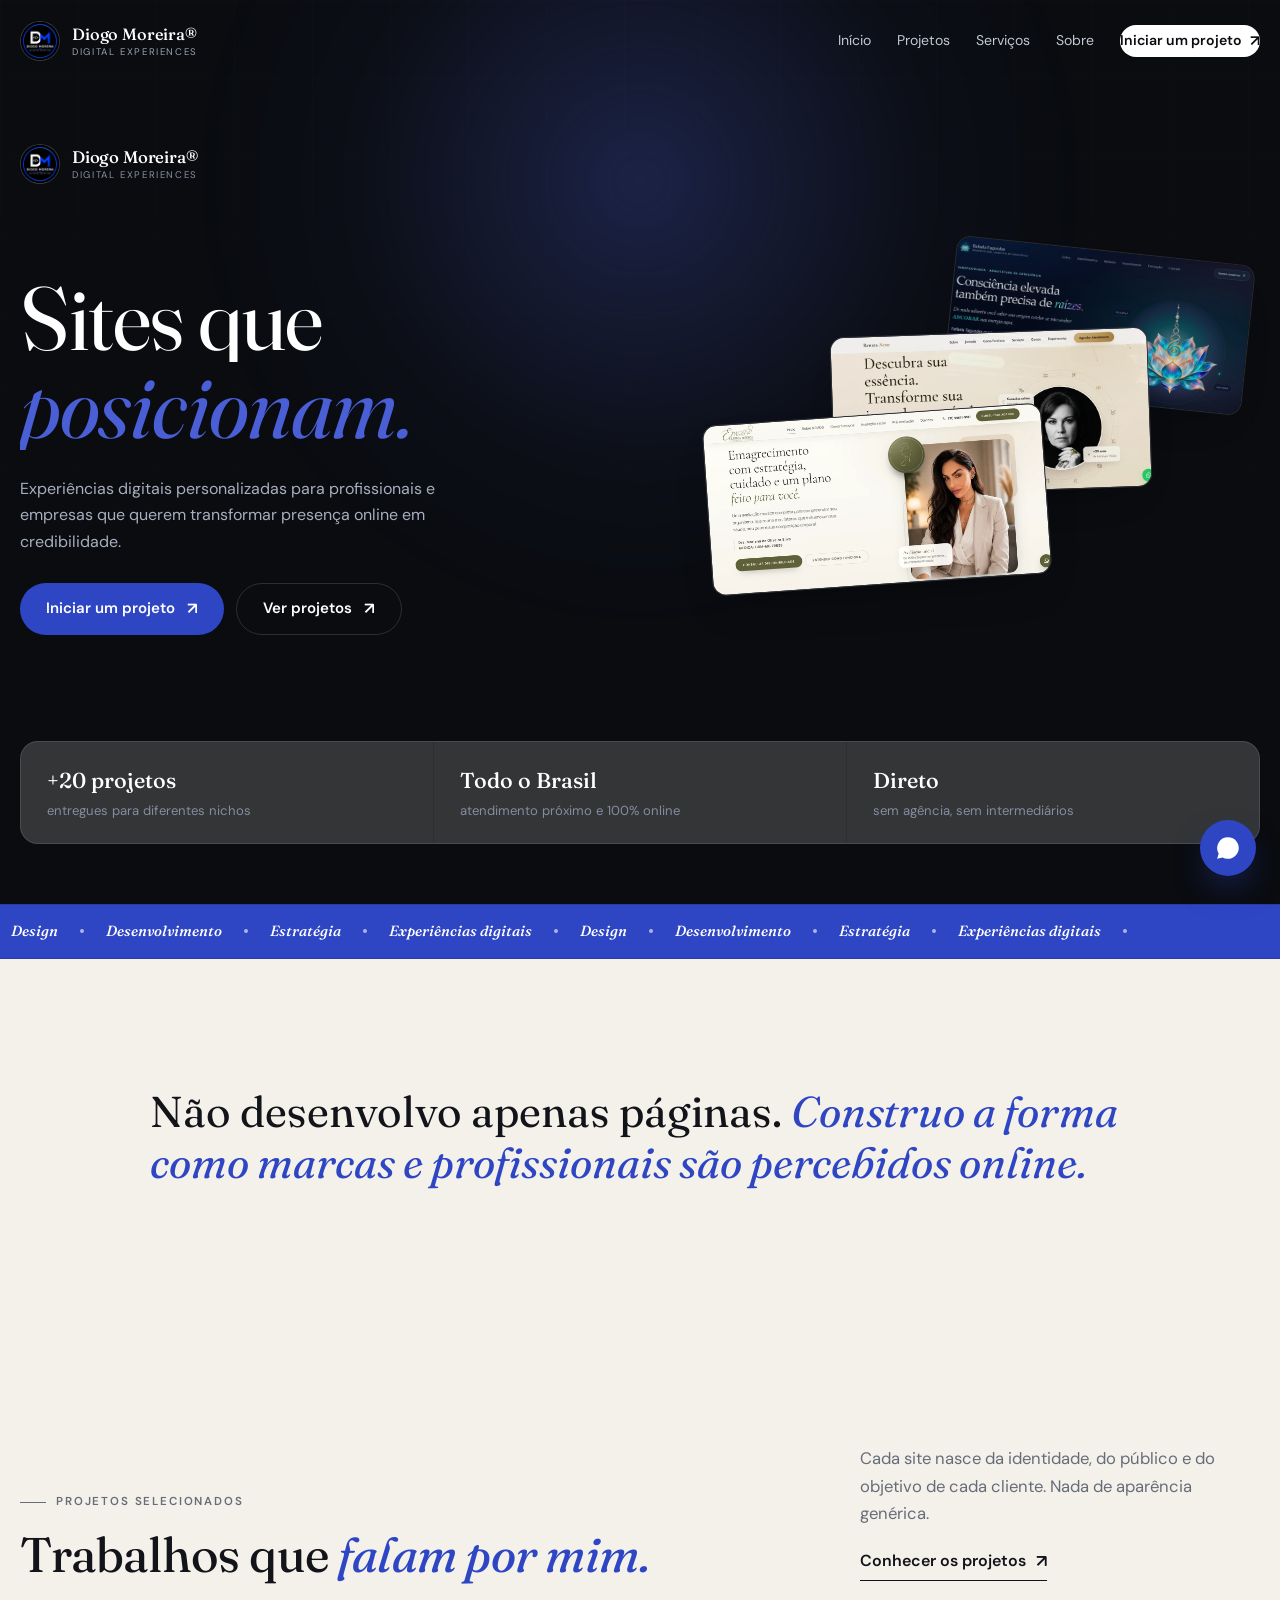
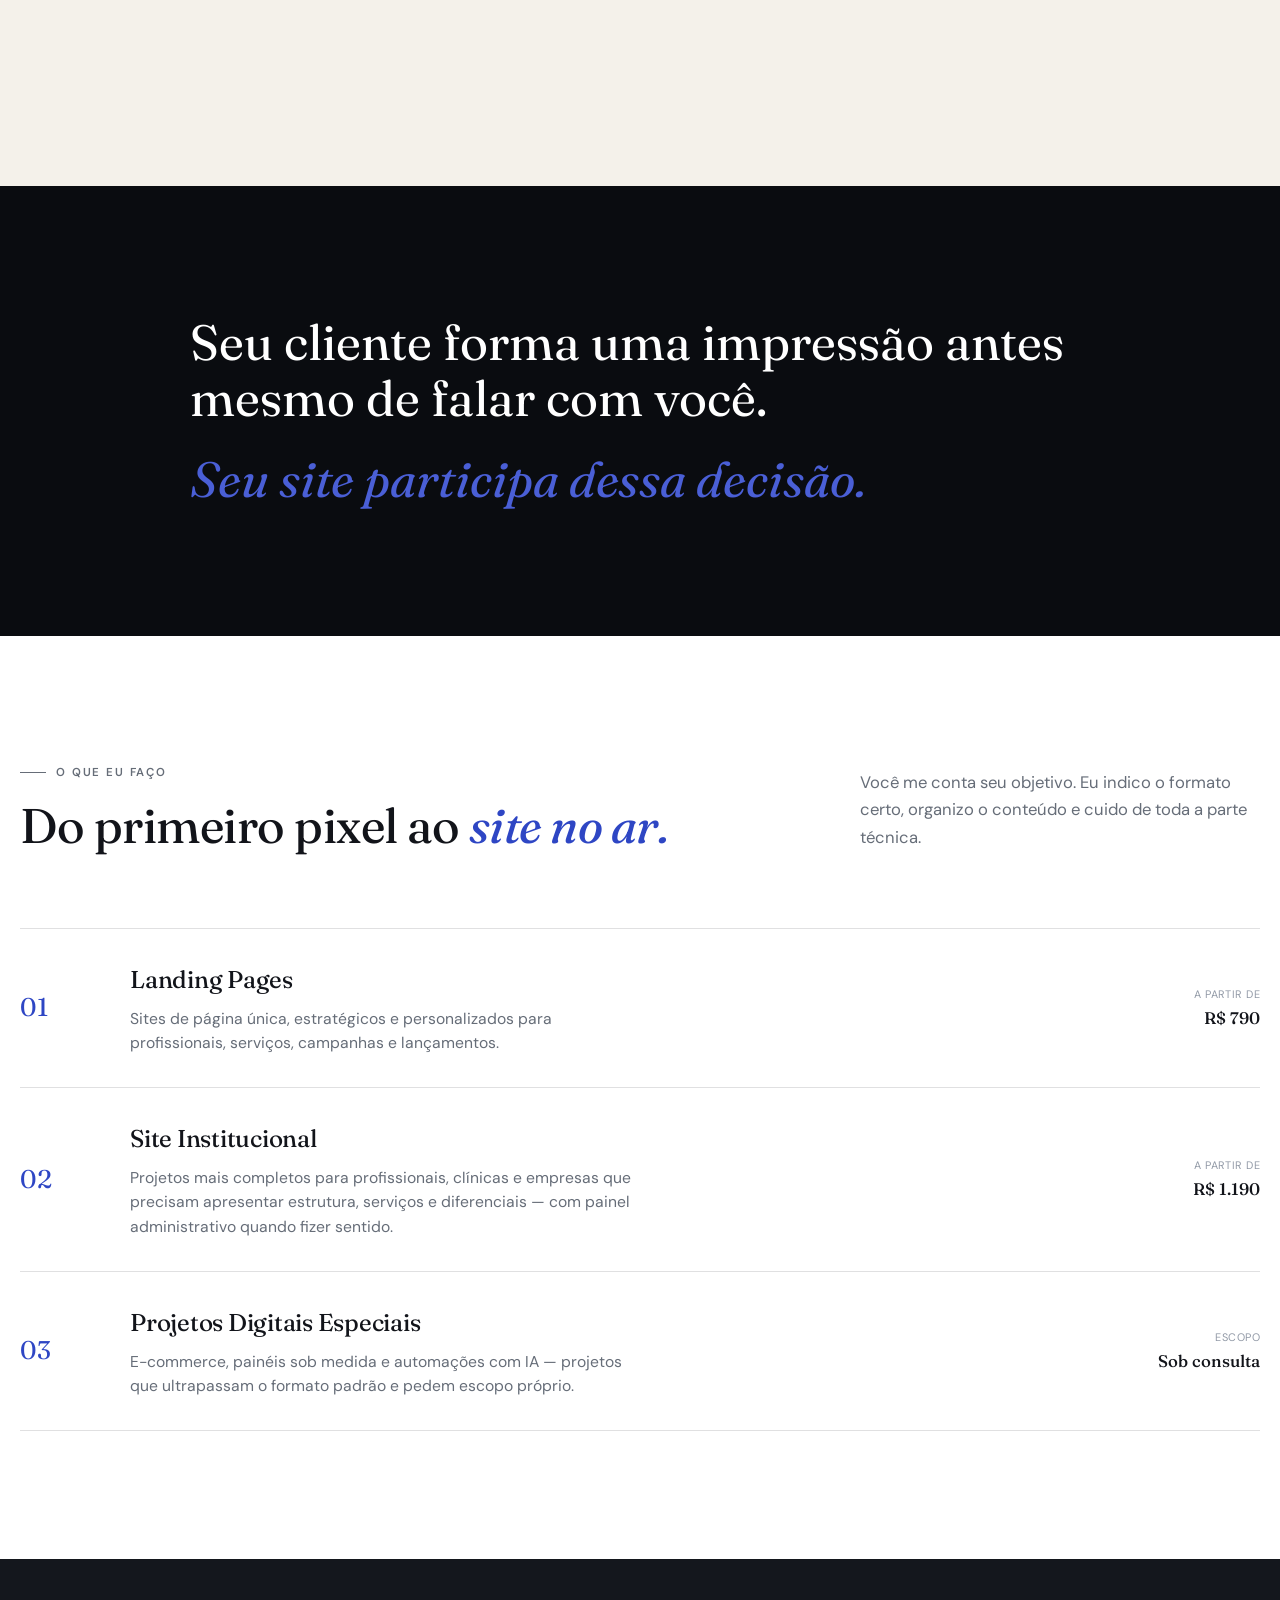
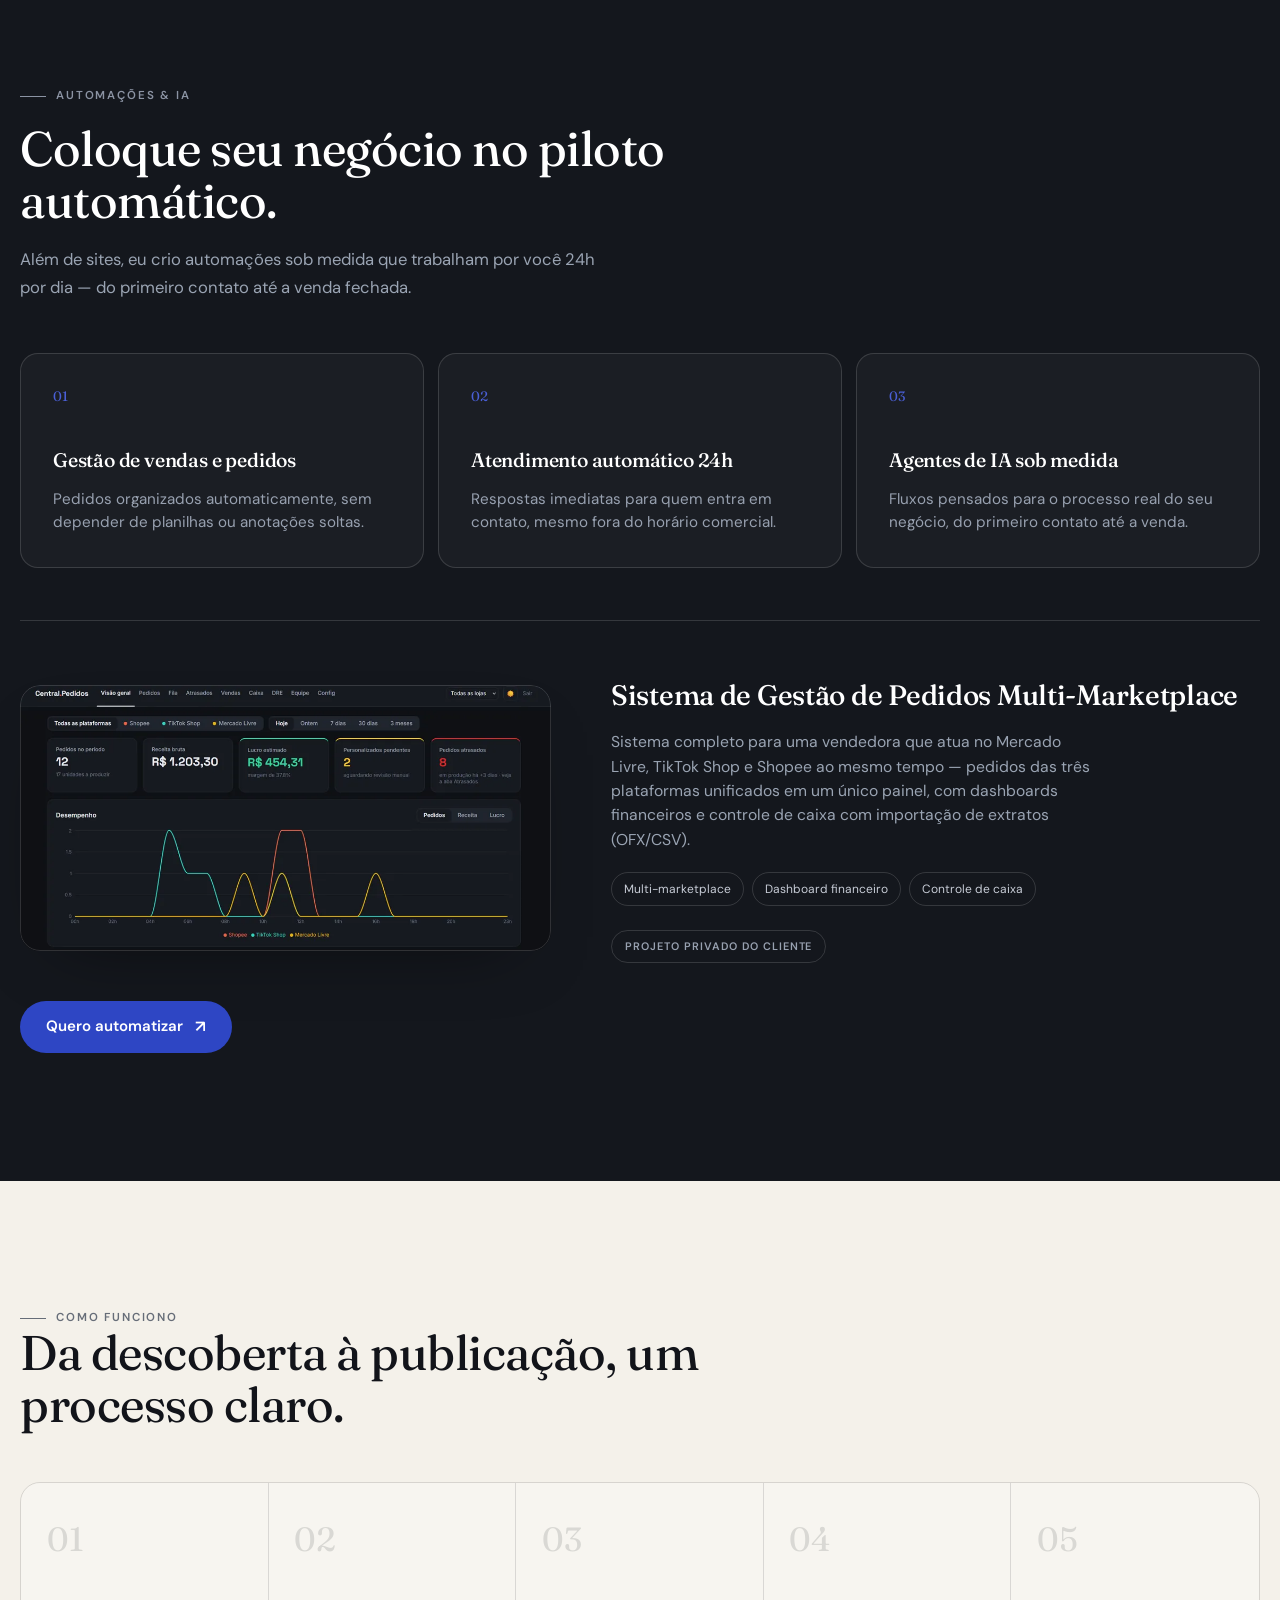
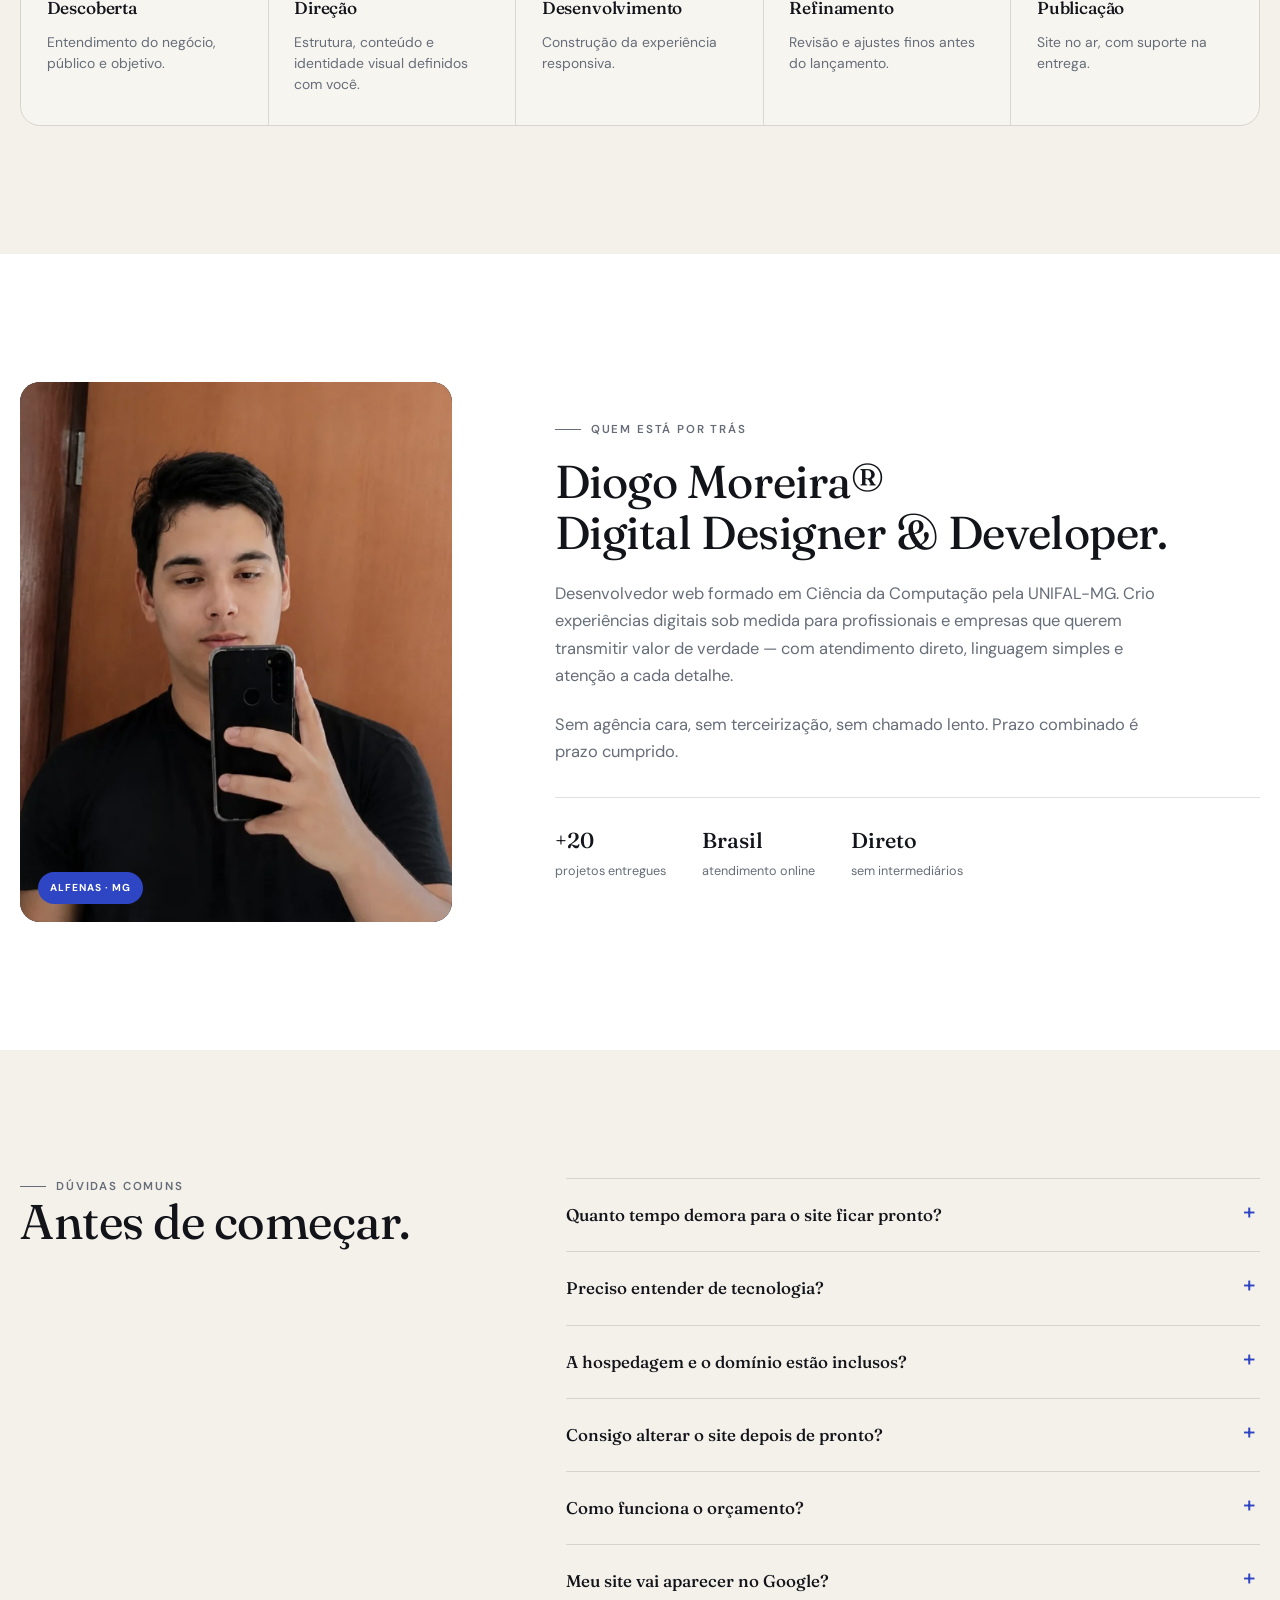
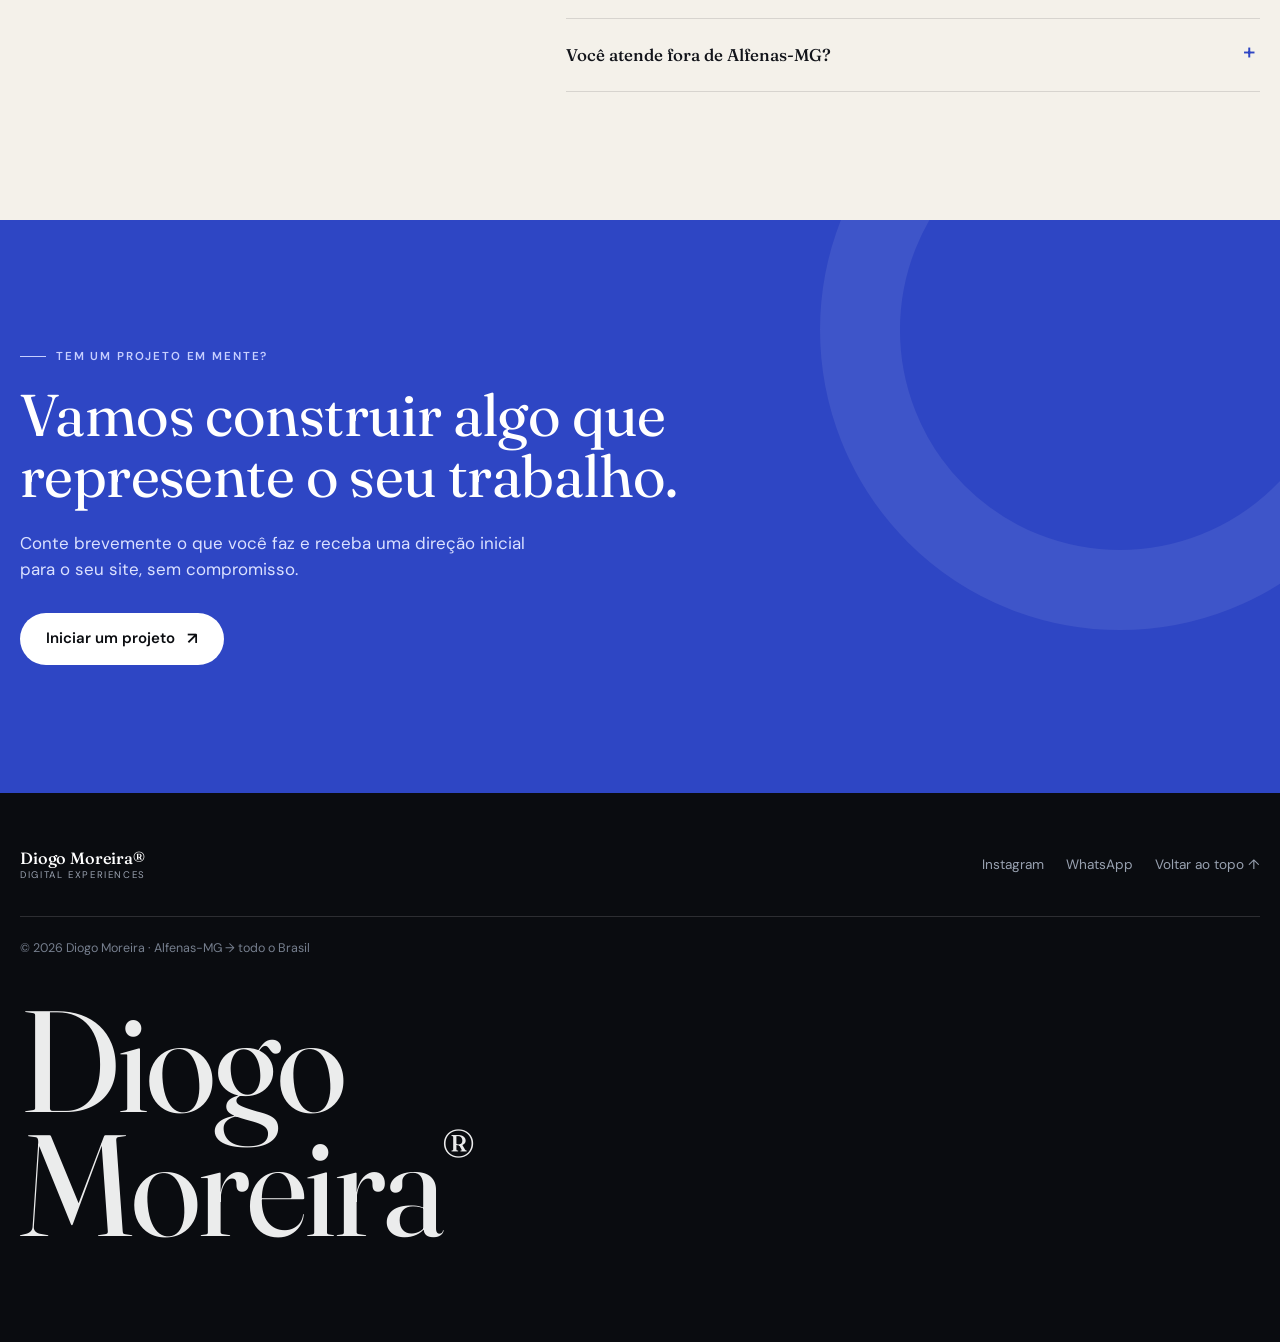
==== commit 1cb5ee95: "feat: update portfolio projects and responsive showcase" ====
--- a/index.html
+++ b/index.html
@@ -1,39 +1,47 @@
 <!DOCTYPE html>
-
 <html lang="pt-BR">
 <head>
 <meta charset="UTF-8">
 <meta name="viewport" content="width=device-width, initial-scale=1.0">
-<title>Diogo Moreira — Sites profissionais e automações que trazem clientes</title>
-<meta name="description" content="Criação de sites profissionais para pequenos negócios: site vitrine, site com painel administrativo, e-commerce e automações com IA para vendas e atendimento. Design premium, entrega rápida e contato direto no WhatsApp.">
+<title>Diogo Moreira® — Sites que posicionam marcas e profissionais</title>
+<meta name="description" content="Diogo Moreira® — Digital Experiences. Landing pages, sites institucionais e projetos digitais sob medida para profissionais e empresas. Design premium, desenvolvimento preciso, contato direto no WhatsApp.">
 <meta name="author" content="Diogo Moreira">
 <meta name="robots" content="index, follow">
-<meta name="theme-color" content="#080b11">
+<meta name="theme-color" content="#0a0c10">
 <link rel="canonical" href="https://devdiogomoreira.com.br/">
 <link rel="icon" type="image/png" href="assets/logo-diogo.png">
 <link rel="apple-touch-icon" href="assets/logo-diogo.png">
 
 <meta property="og:type" content="website">
 <meta property="og:locale" content="pt_BR">
-<meta property="og:title" content="Diogo Moreira — Sites profissionais e automações que trazem clientes">
-<meta property="og:description" content="Site vitrine, site com painel, e-commerce e automações com IA. Design premium, entrega rápida, contato direto no WhatsApp.">
+<meta property="og:title" content="Diogo Moreira® — Sites que posicionam marcas e profissionais">
+<meta property="og:description" content="Landing pages, sites institucionais e projetos digitais sob medida. Design premium, desenvolvimento preciso, contato direto no WhatsApp.">
 <meta property="og:url" content="https://devdiogomoreira.com.br/">
 <meta property="og:image" content="https://devdiogomoreira.com.br/assets/diogo.webp">
+
 <meta name="twitter:card" content="summary_large_image">
-<meta name="twitter:title" content="Diogo Moreira — Sites profissionais e automações que trazem clientes">
-<meta name="twitter:description" content="Site vitrine, site com painel, e-commerce e automações com IA. Design premium, entrega rápida, contato direto no WhatsApp.">
+<meta name="twitter:title" content="Diogo Moreira® — Sites que posicionam marcas e profissionais">
+<meta name="twitter:description" content="Landing pages, sites institucionais e projetos digitais sob medida. Design premium, desenvolvimento preciso, contato direto no WhatsApp.">
 <meta name="twitter:image" content="https://devdiogomoreira.com.br/assets/diogo.webp">
 
 <script type="application/ld+json">
 {
   "@context": "https://schema.org",
   "@type": "ProfessionalService",
-  "name": "Diogo Moreira — Desenvolvimento Web",
-  "description": "Criação de sites profissionais, e-commerce e automações com IA para pequenos negócios.",
+  "name": "Diogo Moreira — Digital Experiences",
+  "description": "Estúdio independente de experiências digitais: landing pages, sites institucionais e projetos digitais sob medida para profissionais e empresas.",
   "url": "https://devdiogomoreira.com.br/",
   "areaServed": "BR",
-  "founder": {"@type": "Person", "name": "Diogo Moreira"},
-  "address": {"@type": "PostalAddress", "addressLocality": "Alfenas", "addressRegion": "MG", "addressCountry": "BR"}
+  "founder": {
+    "@type": "Person",
+    "name": "Diogo Moreira"
+  },
+  "address": {
+    "@type": "PostalAddress",
+    "addressLocality": "Alfenas",
+    "addressRegion": "MG",
+    "addressCountry": "BR"
+  }
 }
 </script>
 
@@ -43,13 +51,31 @@
   "@type": "Person",
   "name": "Diogo Moreira",
   "alternateName": "Dev Diogo Moreira",
-  "jobTitle": "Desenvolvedor Web",
+  "jobTitle": "Digital Designer & Developer",
   "url": "https://devdiogomoreira.com.br/",
   "image": "https://devdiogomoreira.com.br/assets/diogo.webp",
-  "alumniOf": {"@type": "CollegeOrUniversity", "name": "UNIFAL-MG"},
-  "worksFor": {"@type": "Organization", "name": "Diogo Moreira — Desenvolvimento Web"},
-  "address": {"@type": "PostalAddress", "addressLocality": "Alfenas", "addressRegion": "MG", "addressCountry": "BR"},
-  "knowsAbout": ["Desenvolvimento Web", "React", "Next.js", "SEO", "Automação com IA", "UX/UI Design"]
+  "alumniOf": {
+    "@type": "CollegeOrUniversity",
+    "name": "UNIFAL-MG"
+  },
+  "worksFor": {
+    "@type": "Organization",
+    "name": "Diogo Moreira — Digital Experiences"
+  },
+  "address": {
+    "@type": "PostalAddress",
+    "addressLocality": "Alfenas",
+    "addressRegion": "MG",
+    "addressCountry": "BR"
+  },
+  "knowsAbout": [
+    "Desenvolvimento Web",
+    "React",
+    "Next.js",
+    "SEO",
+    "Automação com IA",
+    "UX/UI Design"
+  ]
 }
 </script>
 
@@ -58,219 +84,432 @@
   "@context": "https://schema.org",
   "@type": "FAQPage",
   "mainEntity": [
-    {"@type": "Question", "name": "Quanto tempo demora para o site ficar pronto?", "acceptedAnswer": {"@type": "Answer", "text": "Depende do formato: sites vitrine ficam prontos em 2 a 5 dias, sites com painel em 7 a 12 dias e e-commerce em 15 a 25 dias. O prazo exato é combinado antes de começar — e prazo combinado é prazo cumprido."}},
-    {"@type": "Question", "name": "Preciso entender de tecnologia?", "acceptedAnswer": {"@type": "Answer", "text": "Não. Eu cuido de toda a estrutura, configuração e publicação, explicando apenas o que você realmente precisa decidir."}},
-    {"@type": "Question", "name": "A hospedagem e o domínio estão inclusos?", "acceptedAnswer": {"@type": "Answer", "text": "A configuração da hospedagem está inclusa em todos os serviços, em plataformas modernas e estáveis. O registro do domínio próprio (ex: seunegocio.com.br) é pago anualmente ao Registro.br, e eu te oriento em todo o processo."}},
-    {"@type": "Question", "name": "Consigo alterar o site depois de pronto?", "acceptedAnswer": {"@type": "Answer", "text": "Sim! No serviço com Painel você mesmo atualiza textos, fotos e conteúdos quando quiser. No serviço Vitrine, pequenos ajustes pós-entrega estão inclusos e alterações maiores são combinadas caso a caso."}},
-    {"@type": "Question", "name": "Como funciona o orçamento?", "acceptedAnswer": {"@type": "Answer", "text": "Cada projeto é único: converso com você sobre o seu negócio, entendo o escopo e envio uma proposta personalizada com valor fechado e prazo definido antes de qualquer cobrança."}},
-    {"@type": "Question", "name": "Meu site vai aparecer no Google?", "acceptedAnswer": {"@type": "Answer", "text": "Sim. Todos os sites são construídos seguindo as boas práticas de SEO do Google: código limpo, carregamento rápido, estrutura correta e otimização regional para o seu público te encontrar."}},
-    {"@type": "Question", "name": "Você atende fora de Alfenas-MG?", "acceptedAnswer": {"@type": "Answer", "text": "Atendo todo o Brasil! Todo o processo acontece de forma online: conversa pelo WhatsApp, validações por link e entrega direto no ar. Simples e sem burocracia."}}
+    {
+      "@type": "Question",
+      "name": "Quanto tempo demora para o site ficar pronto?",
+      "acceptedAnswer": {
+        "@type": "Answer",
+        "text": "Depende do formato: landing pages ficam prontas em 2 a 5 dias, sites institucionais em 7 a 12 dias e projetos digitais especiais em 15 a 25 dias. O prazo exato é combinado antes de começar — e prazo combinado é prazo cumprido."
+      }
+    },
+    {
+      "@type": "Question",
+      "name": "Preciso entender de tecnologia?",
+      "acceptedAnswer": {
+        "@type": "Answer",
+        "text": "Não. Eu cuido de toda a estrutura, configuração e publicação, explicando apenas o que você realmente precisa decidir."
+      }
+    },
+    {
+      "@type": "Question",
+      "name": "A hospedagem e o domínio estão inclusos?",
+      "acceptedAnswer": {
+        "@type": "Answer",
+        "text": "A configuração da hospedagem está inclusa em todos os projetos, em plataformas modernas e estáveis. O registro do domínio próprio (ex: seunegocio.com.br) é pago anualmente ao Registro.br, e eu te oriento em todo o processo."
+      }
+    },
+    {
+      "@type": "Question",
+      "name": "Consigo alterar o site depois de pronto?",
+      "acceptedAnswer": {
+        "@type": "Answer",
+        "text": "Depende do projeto: em sites institucionais com painel você mesmo atualiza textos, fotos e conteúdos quando quiser. Em landing pages, pequenos ajustes pós-entrega estão inclusos e alterações maiores são combinadas caso a caso."
+      }
+    },
+    {
+      "@type": "Question",
+      "name": "Como funciona o orçamento?",
+      "acceptedAnswer": {
+        "@type": "Answer",
+        "text": "Cada projeto é único: converso com você sobre o seu negócio, entendo o escopo e envio uma proposta personalizada com valor fechado e prazo definido antes de qualquer cobrança."
+      }
+    },
+    {
+      "@type": "Question",
+      "name": "Meu site vai aparecer no Google?",
+      "acceptedAnswer": {
+        "@type": "Answer",
+        "text": "Sim. Todos os projetos são construídos seguindo as boas práticas de SEO do Google: código limpo, carregamento rápido, estrutura correta e otimização regional para o seu público te encontrar."
+      }
+    },
+    {
+      "@type": "Question",
+      "name": "Você atende fora de Alfenas-MG?",
+      "acceptedAnswer": {
+        "@type": "Answer",
+        "text": "Atendo todo o Brasil! Todo o processo acontece de forma online: conversa pelo WhatsApp, validações por link e entrega direto no ar. Simples e sem burocracia."
+      }
+    }
   ]
 }
 </script>
 
 <link rel="preconnect" href="https://fonts.googleapis.com">
 <link rel="preconnect" href="https://fonts.gstatic.com" crossorigin>
-<link href="https://fonts.googleapis.com/css2?family=DM+Sans:wght@400;500;600&family=Manrope:wght@500;600;700&display=swap" rel="stylesheet">
+
+<link
+  href="https://fonts.googleapis.com/css2?family=Fraunces:ital,wght@0,300;0,440;0,600;1,440&family=DM+Sans:wght@400;500;600;700&display=swap"
+  rel="stylesheet"
+>
+
 <link rel="stylesheet" href="styles.css">
 </head>
+
 <body>
 <a class="skip-link" href="#inicio">Pular para o conteúdo</a>
 
 <header class="header" id="header">
   <div class="wrap header-in">
-    <a class="logo" href="#inicio" aria-label="Diogo Moreira, início">
-      <span class="logo-mark"><img src="assets/logo-diogo.png" alt="" width="44" height="44"></span>
-      <span>Diogo Moreira</span>
+    <a class="masthead" href="#inicio" aria-label="Diogo Moreira, início">
+      <span class="logo-mark">
+        <img src="assets/logo-diogo.png" alt="" width="40" height="40">
+      </span>
+      <span class="masthead-text">
+        <span class="masthead-name">Diogo Moreira&reg;</span>
+        <span class="masthead-tag">Digital Experiences</span>
+      </span>
     </a>
+
     <nav class="nav" aria-label="Navegação principal">
-      <a href="#projetos">Projetos</a>
+      <a href="/">Início</a>
+      <a href="/projetos/">Projetos</a>
       <a href="#servicos">Serviços</a>
-      <a href="#automacoes">Automações</a>
-      <a href="#processo">Processo</a>
       <a href="#sobre">Sobre</a>
-      <a class="nav-cta" href="#contato">Pedir orçamento</a>
+      <a class="nav-cta" href="#contato">Iniciar um projeto <span class="arrow">↗</span></a>
     </nav>
-    <button class="menu" id="menu" aria-expanded="false" aria-controls="mobileNav" aria-label="Abrir menu">
-      <span></span><span></span>
+
+    <button
+      class="menu"
+      id="menu"
+      aria-expanded="false"
+      aria-controls="mobileNav"
+      aria-label="Abrir menu"
+    >
+      <span></span>
+      <span></span>
     </button>
   </div>
 </header>
 
 <nav class="mobile-nav" id="mobileNav" aria-label="Navegação móvel">
-  <a href="#projetos">Projetos</a>
-  <a href="#servicos">Serviços</a>
-  <a href="#automacoes">Automações</a>
-  <a href="#processo">Processo</a>
-  <a href="#sobre">Sobre</a>
-  <a class="button button-primary" href="#contato">Pedir orçamento</a>
+  <div class="mobile-nav-links">
+    <a href="/"><i>01</i> Início</a>
+    <a href="/projetos/"><i>02</i> Projetos</a>
+    <a href="#servicos"><i>03</i> Serviços</a>
+    <a href="#sobre"><i>04</i> Sobre</a>
+  </div>
+  <a class="button button-primary" href="#contato">Iniciar um projeto <span class="arrow">↗</span></a>
+  <div class="mobile-nav-social">
+    <a href="https://www.instagram.com/dev_diogomoreira/" target="_blank" rel="noopener">Instagram</a>
+    <a href="https://wa.me/5535999675196" target="_blank" rel="noopener">WhatsApp</a>
+  </div>
 </nav>
 
 <main>
 
 <section class="hero" id="inicio">
   <div class="wrap hero-in">
+    <div class="hero-mast">
+      <span class="logo-mark">
+        <img src="assets/logo-diogo.png" alt="" width="40" height="40">
+      </span>
+      <span class="masthead-text">
+        <span class="masthead-name">Diogo Moreira&reg;</span>
+        <span class="masthead-tag">Digital Experiences</span>
+      </span>
+    </div>
+
     <div class="hero-top">
-      <div>
-        <span class="label">Sites profissionais para negócios reais</span>
-        <h1>Seu trabalho <span>merece destaque.</span></h1>
-      </div>
-      <div class="hero-side">
-        <p>Eu transformo o que você faz em um site claro, bonito e pronto para gerar confiança — sem complicação e sem você precisar entender de tecnologia.</p>
+      <div class="hero-copy">
+        <h1>
+          <span class="line"><span>Sites que</span></span>
+          <span class="line"><span><em>posicionam.</em></span></span>
+        </h1>
+
+        <p class="hero-desc">
+          Experiências digitais personalizadas para profissionais e empresas
+          que querem transformar presença online em credibilidade.
+        </p>
+
         <div class="hero-actions">
-          <a class="button button-primary" href="https://wa.me/5535999675196?text=Ol%C3%A1%2C%20Diogo!%20Quero%20um%20or%C3%A7amento%20para%20o%20meu%20site." target="_blank" rel="noopener">Solicitar orçamento <span class="arrow">↗</span></a>
-          <a class="button button-light" href="#projetos">Ver projetos</a>
-        </div>
-      </div>
-    </div>
+          <a
+            class="button button-primary"
+            data-magnetic
+            href="https://wa.me/5535999675196?text=Ol%C3%A1%2C%20Diogo!%20Quero%20iniciar%20um%20projeto%20de%20site."
+            target="_blank"
+            rel="noopener"
+          >
+            Iniciar um projeto <span class="arrow">↗</span>
+          </a>
+
+          <a class="button button-light" data-magnetic href="/projetos/">
+            Ver projetos <span class="arrow">↗</span>
+          </a>
+        </div>
+      </div>
+
+      <div class="hero-visual" aria-hidden="true">
+        <div class="hero-stack">
+          <div class="card card-back"><img src="assets/case-rafaela.webp" alt="" width="1400" height="755" loading="lazy"></div>
+          <div class="card card-mid"><img src="assets/case-renata.webp" alt="" width="1000" height="475" loading="lazy"></div>
+          <div class="card card-front"><img src="assets/case-emos.webp" alt="" width="1400" height="671" loading="eager" fetchpriority="high"></div>
+        </div>
+      </div>
+    </div>
+
     <div class="hero-bottom">
-      <div class="stat"><strong>+20 projetos</strong><small>entregues para diferentes nichos</small></div>
-      <div class="stat"><strong>Todo o Brasil</strong><small>atendimento próximo e 100% online</small></div>
-      <div class="stat"><strong>Feito para vender</strong><small>clareza, confiança e contato fácil</small></div>
-    </div>
-  </div>
-</section>
-
-<div class="ticker" aria-hidden="true">
-  <div class="ticker-line" id="tickerLine">
-    <div class="ticker-group"><span>Site Vitrine</span><i></i><span>Site Institucional</span><i></i><span>Site com Painel</span><i></i><span>E-commerce</span><i></i><span>Automações com IA</span><i></i><span>Landing Pages</span><i></i><span>SEO para Google</span><i></i><span>Integração WhatsApp</span><i></i></div>
-    <div class="ticker-group"><span>Site Vitrine</span><i></i><span>Site Institucional</span><i></i><span>Site com Painel</span><i></i><span>E-commerce</span><i></i><span>Automações com IA</span><i></i><span>Landing Pages</span><i></i><span>SEO para Google</span><i></i><span>Integração WhatsApp</span><i></i></div>
+      <div class="stat">
+        <strong>+20 projetos</strong>
+        <small>entregues para diferentes nichos</small>
+      </div>
+
+      <div class="stat">
+        <strong>Todo o Brasil</strong>
+        <small>atendimento próximo e 100% online</small>
+      </div>
+
+      <div class="stat">
+        <strong>Direto</strong>
+        <small>sem agência, sem intermediários</small>
+      </div>
+    </div>
+  </div>
+</section>
+
+<div class="marquee" aria-hidden="true">
+  <div class="marquee-line">
+    <div class="marquee-group">
+      <span>Design</span><i></i>
+      <span>Desenvolvimento</span><i></i>
+      <span>Estratégia</span><i></i>
+      <span>Experiências digitais</span><i></i>
+    </div>
+    <div class="marquee-group">
+      <span>Design</span><i></i>
+      <span>Desenvolvimento</span><i></i>
+      <span>Estratégia</span><i></i>
+      <span>Experiências digitais</span><i></i>
+    </div>
   </div>
 </div>
+
+<section class="section manifesto">
+  <div class="wrap">
+    <p data-reveal>
+      Não desenvolvo apenas páginas. <em>Construo a forma como marcas e
+      profissionais são percebidos online.</em>
+    </p>
+  </div>
+</section>
 
 <section class="section work" id="projetos">
   <div class="wrap">
     <div class="section-head" data-reveal>
       <div>
-        <span class="label">Projetos selecionados</span>
+        <span class="eyebrow">Projetos selecionados</span>
         <h2 class="title">Trabalhos que <em>falam por mim.</em></h2>
       </div>
-      <p class="lead">Cada site nasce da identidade, do público e do objetivo de cada cliente. Nada de aparência genérica — visite e veja com seus próprios olhos.</p>
-    </div>
-    <div class="projects">
-
-  <article class="project" data-reveal>
-    <div class="project-copy">
-      <div class="project-index">01 / ASTROLOGIA VÉDICA</div>
-      <h3>Renata Neme</h3>
-      <p>Site sofisticado com painel próprio para a cliente gerenciar conteúdos, cursos e agenda com total autonomia.</p>
-      <div class="project-tags"><span>Painel admin</span><span>Banco de dados</span><span>Domínio + HTTPS</span></div>
-      <a class="project-link" href="https://www.renataneme.com.br/" target="_blank" rel="noopener">Abrir projeto <span class="arrow">↗</span></a>
-    </div>
-    <a class="project-media" href="https://www.renataneme.com.br/" target="_blank" rel="noopener" aria-label="Abrir site Renata Neme">
-      <div class="browser-bar"><i></i><i></i><i></i><span>renataneme.com.br</span></div>
-      <img src="assets/case-renata.webp" alt="Projeto do site Renata Neme" width="1000" height="475" loading="lazy">
-    </a>
-  </article>
-
-  <article class="project" data-reveal>
-    <div class="project-copy">
-      <div class="project-index">02 / ARTESANATO &amp; ALTA COSTURA</div>
-      <h3>Ateliê Lu Teixeira</h3>
-      <p>Site vitrine com identidade exclusiva — mais clientes chegando direto pelo WhatsApp após o lançamento.</p>
-      <div class="project-tags"><span>Design exclusivo</span><span>WhatsApp</span><span>Responsivo</span></div>
-      <a class="project-link" href="https://lu-teixeira-decoracao-afetiva.vercel.app/" target="_blank" rel="noopener">Abrir projeto <span class="arrow">↗</span></a>
-    </div>
-    <a class="project-media" href="https://lu-teixeira-decoracao-afetiva.vercel.app/" target="_blank" rel="noopener" aria-label="Abrir site Ateliê Lu Teixeira">
-      <div class="browser-bar"><i></i><i></i><i></i><span>lu-teixeira-decoracao-afetiva.vercel.app</span></div>
-      <img src="assets/case-atelie.webp" alt="Projeto do site Ateliê Lu Teixeira" width="1000" height="416" loading="lazy">
-    </a>
-  </article>
-
-  <article class="project" data-reveal>
-    <div class="project-copy">
-      <div class="project-index">03 / TERAPIAS INTEGRATIVAS</div>
-      <h3>Elisângela</h3>
-      <p>Posicionamento de autoridade em saúde e bem-estar, com experiência leve que conduz o visitante até o contato.</p>
-      <div class="project-tags"><span>Minimalista</span><span>SEO Google</span><span>Rápido</span></div>
-      <a class="project-link" href="https://elisangela-terapeuta-integrativa.vercel.app/" target="_blank" rel="noopener">Abrir projeto <span class="arrow">↗</span></a>
-    </div>
-    <a class="project-media" href="https://elisangela-terapeuta-integrativa.vercel.app/" target="_blank" rel="noopener" aria-label="Abrir site Elisângela">
-      <div class="browser-bar"><i></i><i></i><i></i><span>elisangela-terapeuta-integrativa</span></div>
-      <img src="assets/case-elisangela.webp" alt="Projeto do site Elisângela" width="1000" height="420" loading="lazy">
-    </a>
-  </article>
-
-  <article class="project" data-reveal>
-    <div class="project-copy">
-      <div class="project-index">04 / OSTEOPATIA</div>
-      <h3>Letícia Rocha</h3>
-      <p>Site profissional para atrair pacientes e transmitir credibilidade, com blog integrado para conteúdo de autoridade.</p>
-      <div class="project-tags"><span>Design exclusivo</span><span>Blog integrado</span><span>SEO Google</span></div>
-      <a class="project-link" href="https://www.osteopataleticiarocha.com.br/" target="_blank" rel="noopener">Abrir projeto <span class="arrow">↗</span></a>
-    </div>
-    <a class="project-media" href="https://www.osteopataleticiarocha.com.br/" target="_blank" rel="noopener" aria-label="Abrir site Letícia Rocha">
-      <div class="browser-bar"><i></i><i></i><i></i><span>osteopataleticiarocha.com.br</span></div>
-      <img src="assets/case-leticia.webp" alt="Projeto do site Letícia Rocha" width="1000" height="482" loading="lazy">
-    </a>
-  </article>
-
-</div>
-
-  </div>
-</section>
-
-<section class="section problems">
+
+      <div>
+        <p class="lead">
+          Cada site nasce da identidade, do público e do objetivo de cada
+          cliente. Nada de aparência genérica.
+        </p>
+
+        <a class="project-link" href="/projetos/" style="margin-top:20px">
+          Conhecer os projetos <span class="arrow">↗</span>
+        </a>
+      </div>
+    </div>
+  </div>
+</section>
+
+<section class="section manifesto manifesto-dark">
   <div class="wrap">
-    <span class="label" data-reveal>Por que ter um site</span>
-    <h2 class="title" data-reveal>Seu cliente precisa entender, confiar e entrar em contato.</h2>
-    <div class="problems-grid">
-      <article class="problem" data-reveal><div class="problem-num">01</div><h3>Seja encontrado</h3><p>Tenha uma presença profissional além das redes sociais e apareça no Google.</p></article>
-      <article class="problem" data-reveal><div class="problem-num">02</div><h3>Passe confiança</h3><p>Apresente sua experiência, seus serviços e seus diferenciais antes mesmo da primeira conversa.</p></article>
-      <article class="problem" data-reveal><div class="problem-num">03</div><h3>Facilite o contato</h3><p>Leve o visitante até o WhatsApp sem deixá-lo perdido procurando informações.</p></article>
-    </div>
+    <p data-reveal>Seu cliente forma uma impressão antes mesmo de falar com você.</p>
+    <p data-reveal><em>Seu site participa dessa decisão.</em></p>
   </div>
 </section>
 
 <section class="section services" id="servicos">
   <div class="wrap">
     <div class="section-head" data-reveal>
-      <div><span class="label">O que eu desenvolvo</span><h2 class="title">A solução certa para cada fase.</h2></div>
-      <p class="lead">Você me conta seu objetivo. Eu indico o formato certo, organizo o conteúdo e cuido de toda a parte técnica.</p>
-    </div>
+      <div>
+        <span class="eyebrow">O que eu faço</span>
+        <h2 class="title">Do primeiro pixel ao <em>site no ar.</em></h2>
+      </div>
+
+      <p class="lead">
+        Você me conta seu objetivo. Eu indico o formato certo, organizo o
+        conteúdo e cuido de toda a parte técnica.
+      </p>
+    </div>
+
     <div class="service-list">
-      <article class="service" data-reveal><b>01</b><h3>Site Vitrine / Institucional</h3><p>Presença profissional para ser encontrado no Google e transmitir credibilidade, com entrega em poucos dias.</p></article>
-      <article class="service" data-reveal><b>02</b><h3>Site com Painel Administrativo</h3><p>Você mesmo atualiza fotos, textos e conteúdos quando quiser, com total autonomia após a entrega.</p></article>
-      <article class="service" data-reveal><b>03</b><h3>E-commerce</h3><p>Catálogo de produtos, carrinho e gestão de pedidos para vender online.</p></article>
-      <article class="service" data-reveal><b>04</b><h3>Landing Page</h3><p>Página direta para divulgar um serviço, lançamento, evento ou campanha específica.</p></article>
+      <article class="service" data-reveal>
+        <b>01</b>
+        <div>
+          <h3>Landing Pages</h3>
+          <p>
+            Sites de página única, estratégicos e personalizados para
+            profissionais, serviços, campanhas e lançamentos.
+          </p>
+        </div>
+        <div class="service-price"><small>A partir de</small><strong>R$ 790</strong></div>
+      </article>
+
+      <article class="service" data-reveal>
+        <b>02</b>
+        <div>
+          <h3>Site Institucional</h3>
+          <p>
+            Projetos mais completos para profissionais, clínicas e empresas
+            que precisam apresentar estrutura, serviços e diferenciais — com
+            painel administrativo quando fizer sentido.
+          </p>
+        </div>
+        <div class="service-price"><small>A partir de</small><strong>R$ 1.190</strong></div>
+      </article>
+
+      <article class="service" data-reveal>
+        <b>03</b>
+        <div>
+          <h3>Projetos Digitais Especiais</h3>
+          <p>
+            E-commerce, painéis sob medida e automações com IA — projetos
+            que ultrapassam o formato padrão e pedem escopo próprio.
+          </p>
+        </div>
+        <div class="service-price"><small>Escopo</small><strong>Sob consulta</strong></div>
+      </article>
     </div>
   </div>
 </section>
 
 <section class="section automations" id="automacoes">
   <div class="wrap">
-    <span class="label" data-reveal>Automações &amp; IA</span>
-    <h2 class="title" data-reveal>Coloque seu negócio no piloto automático.</h2>
-    <p class="lead" data-reveal>Além de sites, eu crio automações sob medida que trabalham por você 24h por dia — do primeiro contato até a venda fechada.</p>
+    <span class="eyebrow" data-reveal>Automações &amp; IA</span>
+
+    <h2 class="title" data-reveal>
+      Coloque seu negócio no piloto automático.
+    </h2>
+
+    <p class="lead" data-reveal>
+      Além de sites, eu crio automações sob medida que trabalham por você 24h
+      por dia — do primeiro contato até a venda fechada.
+    </p>
+
     <div class="problems-grid">
-      <article class="problem" data-reveal><div class="problem-num">01</div><h3>Gestão de vendas e pedidos</h3><p>Pedidos organizados automaticamente, sem depender de planilhas ou anotações soltas.</p></article>
-      <article class="problem" data-reveal><div class="problem-num">02</div><h3>Atendimento automático 24h</h3><p>Respostas imediatas para quem entra em contato, mesmo fora do horário comercial.</p></article>
-      <article class="problem" data-reveal><div class="problem-num">03</div><h3>Agentes de IA sob medida</h3><p>Fluxos pensados para o processo real do seu negócio, do primeiro contato até a venda.</p></article>
-    </div>
+      <article class="problem" data-reveal>
+        <div class="problem-num">01</div>
+        <h3>Gestão de vendas e pedidos</h3>
+        <p>
+          Pedidos organizados automaticamente, sem depender de planilhas ou
+          anotações soltas.
+        </p>
+      </article>
+
+      <article class="problem" data-reveal>
+        <div class="problem-num">02</div>
+        <h3>Atendimento automático 24h</h3>
+        <p>
+          Respostas imediatas para quem entra em contato, mesmo fora do horário
+          comercial.
+        </p>
+      </article>
+
+      <article class="problem" data-reveal>
+        <div class="problem-num">03</div>
+        <h3>Agentes de IA sob medida</h3>
+        <p>
+          Fluxos pensados para o processo real do seu negócio, do primeiro
+          contato até a venda.
+        </p>
+      </article>
+    </div>
+
     <div class="auto-case" data-reveal>
       <div class="auto-case-media">
-        <img src="assets/case-gestao-pedidos.webp" alt="Painel do Sistema de Gestão de Pedidos Multi-Marketplace" width="1000" height="500" loading="lazy">
-      </div>
+        <img
+          src="assets/case-gestao-pedidos.webp"
+          alt="Painel do Sistema de Gestão de Pedidos Multi-Marketplace"
+          width="1000"
+          height="500"
+          loading="lazy"
+        >
+      </div>
+
       <div class="auto-case-copy">
         <h3>Sistema de Gestão de Pedidos Multi-Marketplace</h3>
-        <p>Sistema completo para uma vendedora que atua no Mercado Livre, TikTok Shop e Shopee ao mesmo tempo — pedidos das três plataformas unificados em um único painel, com dashboards financeiros e controle de caixa com importação de extratos (OFX/CSV).</p>
-        <div class="auto-tags"><span>Multi-marketplace</span><span>Dashboard financeiro</span><span>Controle de caixa</span></div>
-        <span class="auto-private">🔒 Projeto privado do cliente</span>
-      </div>
-    </div>
-    <a class="button button-primary" href="https://wa.me/5535999675196?text=Ol%C3%A1%20Diogo!%20Quero%20saber%20mais%20sobre%20automa%C3%A7%C3%B5es%20e%20IA%20para%20o%20meu%20neg%C3%B3cio." target="_blank" rel="noopener" style="margin-top:38px">Quero automatizar <span class="arrow">↗</span></a>
+
+        <p>
+          Sistema completo para uma vendedora que atua no Mercado Livre, TikTok
+          Shop e Shopee ao mesmo tempo — pedidos das três plataformas unificados
+          em um único painel, com dashboards financeiros e controle de caixa com
+          importação de extratos (OFX/CSV).
+        </p>
+
+        <div class="auto-tags">
+          <span>Multi-marketplace</span>
+          <span>Dashboard financeiro</span>
+          <span>Controle de caixa</span>
+        </div>
+
+        <span class="auto-private">Projeto privado do cliente</span>
+      </div>
+    </div>
+
+    <a
+      class="button button-primary"
+      data-magnetic
+      href="https://wa.me/5535999675196?text=Ol%C3%A1%20Diogo!%20Quero%20saber%20mais%20sobre%20automa%C3%A7%C3%B5es%20e%20IA%20para%20o%20meu%20neg%C3%B3cio."
+      target="_blank"
+      rel="noopener"
+      style="margin-top:38px"
+    >
+      Quero automatizar <span class="arrow">↗</span>
+    </a>
   </div>
 </section>
 
 <section class="section process" id="processo">
   <div class="wrap">
-    <span class="label" data-reveal>Como funciona</span>
-    <h2 class="title" data-reveal>Um processo simples, do primeiro contato ao site no ar.</h2>
+    <span class="eyebrow" data-reveal>Como funciono</span>
+
+    <h2 class="title" data-reveal>
+      Da descoberta à publicação, um processo claro.
+    </h2>
+
     <div class="process-grid">
-      <article class="step" data-reveal><b>01</b><h3>Conversa</h3><p>Entendo seu trabalho, público e objetivo.</p></article>
-      <article class="step" data-reveal><b>02</b><h3>Proposta</h3><p>Você recebe uma proposta clara com valor e prazo definidos.</p></article>
-      <article class="step" data-reveal><b>03</b><h3>Criação</h3><p>Desenvolvo o site e você acompanha cada etapa.</p></article>
-      <article class="step" data-reveal><b>04</b><h3>Publicação</h3><p>Ajusto os detalhes e coloco tudo no ar, com suporte pós-entrega.</p></article>
+      <article class="step" data-reveal>
+        <b>01</b>
+        <h3>Descoberta</h3>
+        <p>Entendimento do negócio, público e objetivo.</p>
+      </article>
+
+      <article class="step" data-reveal>
+        <b>02</b>
+        <h3>Direção</h3>
+        <p>Estrutura, conteúdo e identidade visual definidos com você.</p>
+      </article>
+
+      <article class="step" data-reveal>
+        <b>03</b>
+        <h3>Desenvolvimento</h3>
+        <p>Construção da experiência responsiva.</p>
+      </article>
+
+      <article class="step" data-reveal>
+        <b>04</b>
+        <h3>Refinamento</h3>
+        <p>Revisão e ajustes finos antes do lançamento.</p>
+      </article>
+
+      <article class="step" data-reveal>
+        <b>05</b>
+        <h3>Publicação</h3>
+        <p>Site no ar, com suporte na entrega.</p>
+      </article>
     </div>
   </div>
 </section>
@@ -278,17 +517,49 @@
 <section class="section about" id="sobre">
   <div class="wrap about-grid">
     <div class="portrait" data-reveal>
-      <img src="assets/diogo.webp" alt="Diogo Moreira, desenvolvedor web" width="658" height="886" loading="lazy">
-    </div>
+      <img
+        src="assets/diogo.webp"
+        alt="Diogo Moreira, desenvolvedor web"
+        width="658"
+        height="886"
+        loading="lazy"
+      >
+    </div>
+
     <div class="about-copy" data-reveal>
-      <span class="label">Quem está por trás</span>
-      <h2>Estratégia, design e desenvolvimento em um só lugar.</h2>
-      <p>Sou Diogo Moreira, desenvolvedor web e estudante de Ciência da Computação na UNIFAL-MG. Crio sites personalizados para profissionais e empresas que querem transmitir valor de verdade — com atendimento direto, linguagem simples e atenção a cada detalhe.</p>
-      <p>Sem agência cara, sem terceirização, sem chamado lento. Prazo combinado é prazo cumprido.</p>
+      <span class="eyebrow">Quem está por trás</span>
+
+      <h2>
+        Diogo Moreira&reg;<br>Digital Designer &amp; Developer.
+      </h2>
+
+      <p>
+        Desenvolvedor web formado em Ciência da Computação pela UNIFAL-MG.
+        Crio experiências digitais sob medida para profissionais e empresas
+        que querem transmitir valor de verdade — com atendimento direto,
+        linguagem simples e atenção a cada detalhe.
+      </p>
+
+      <p>
+        Sem agência cara, sem terceirização, sem chamado lento. Prazo combinado
+        é prazo cumprido.
+      </p>
+
       <div class="about-proof">
-        <div><strong>+20</strong><span>projetos entregues</span></div>
-        <div><strong>Brasil</strong><span>atendimento online</span></div>
-        <div><strong>Direto</strong><span>sem intermediários</span></div>
+        <div>
+          <strong>+20</strong>
+          <span>projetos entregues</span>
+        </div>
+
+        <div>
+          <strong>Brasil</strong>
+          <span>atendimento online</span>
+        </div>
+
+        <div>
+          <strong>Direto</strong>
+          <span>sem intermediários</span>
+        </div>
       </div>
     </div>
   </div>
@@ -296,35 +567,75 @@
 
 <section class="section faq" id="faq">
   <div class="wrap faq-grid">
-    <div data-reveal><span class="label">Dúvidas comuns</span><h2 class="title">Antes de começar.</h2></div>
+    <div data-reveal>
+      <span class="eyebrow">Dúvidas comuns</span>
+      <h2 class="title">Antes de começar.</h2>
+    </div>
+
     <div class="faq-list" data-reveal>
       <details>
         <summary>Quanto tempo demora para o site ficar pronto?</summary>
-        <p>Depende do formato: sites vitrine ficam prontos em 2 a 5 dias, sites com painel em 7 a 12 dias e e-commerce em 15 a 25 dias. O prazo exato é combinado antes de começar — e prazo combinado é prazo cumprido.</p>
+        <p>
+          Depende do formato: landing pages ficam prontas em 2 a 5 dias, sites
+          institucionais em 7 a 12 dias e projetos digitais especiais em 15 a
+          25 dias. O prazo exato é combinado antes de começar — e prazo
+          combinado é prazo cumprido.
+        </p>
       </details>
+
       <details>
         <summary>Preciso entender de tecnologia?</summary>
-        <p>Não. Eu cuido de toda a estrutura, configuração e publicação, explicando apenas o que você realmente precisa decidir.</p>
+        <p>
+          Não. Eu cuido de toda a estrutura, configuração e publicação,
+          explicando apenas o que você realmente precisa decidir.
+        </p>
       </details>
+
       <details>
         <summary>A hospedagem e o domínio estão inclusos?</summary>
-        <p>A configuração da hospedagem está inclusa em todos os serviços, em plataformas modernas e estáveis. O registro do domínio próprio (ex: seunegocio.com.br) é pago anualmente ao Registro.br, e eu te oriento em todo o processo.</p>
+        <p>
+          A configuração da hospedagem está inclusa em todos os projetos, em
+          plataformas modernas e estáveis. O registro do domínio próprio
+          (ex: seunegocio.com.br) é pago anualmente ao Registro.br, e eu te
+          oriento em todo o processo.
+        </p>
       </details>
+
       <details>
         <summary>Consigo alterar o site depois de pronto?</summary>
-        <p>Sim! No serviço com Painel você mesmo atualiza textos, fotos e conteúdos quando quiser. No serviço Vitrine, pequenos ajustes pós-entrega estão inclusos e alterações maiores são combinadas caso a caso.</p>
+        <p>
+          Depende do projeto: em sites institucionais com painel você mesmo
+          atualiza textos, fotos e conteúdos quando quiser. Em landing pages,
+          pequenos ajustes pós-entrega estão inclusos e alterações maiores são
+          combinadas caso a caso.
+        </p>
       </details>
+
       <details>
         <summary>Como funciona o orçamento?</summary>
-        <p>Cada projeto é único: converso com você sobre o seu negócio, entendo o escopo e envio uma proposta personalizada com valor fechado e prazo definido antes de qualquer cobrança.</p>
+        <p>
+          Cada projeto é único: converso com você sobre o seu negócio, entendo o
+          escopo e envio uma proposta personalizada com valor fechado e prazo
+          definido antes de qualquer cobrança.
+        </p>
       </details>
+
       <details>
         <summary>Meu site vai aparecer no Google?</summary>
-        <p>Sim. Todos os sites são construídos seguindo as boas práticas de SEO do Google: código limpo, carregamento rápido, estrutura correta e otimização regional para o seu público te encontrar.</p>
+        <p>
+          Sim. Todos os projetos são construídos seguindo as boas práticas de
+          SEO do Google: código limpo, carregamento rápido, estrutura correta e
+          otimização regional para o seu público te encontrar.
+        </p>
       </details>
+
       <details>
         <summary>Você atende fora de Alfenas-MG?</summary>
-        <p>Atendo todo o Brasil! Todo o processo acontece de forma online: conversa pelo WhatsApp, validações por link e entrega direto no ar. Simples e sem burocracia.</p>
+        <p>
+          Atendo todo o Brasil! Todo o processo acontece de forma online:
+          conversa pelo WhatsApp, validações por link e entrega direto no ar.
+          Simples e sem burocracia.
+        </p>
       </details>
     </div>
   </div>
@@ -332,31 +643,74 @@
 
 <section class="section cta" id="contato">
   <div class="wrap" data-reveal>
-    <h2>Vamos criar algo que represente seu negócio?</h2>
-    <p>Conte brevemente o que você faz e receba uma direção inicial para o seu site, sem compromisso.</p>
-    <a class="button" href="https://wa.me/5535999675196?text=Ol%C3%A1%2C%20Diogo!%20Quero%20uma%20an%C3%A1lise%20gratuita%20para%20o%20meu%20site." target="_blank" rel="noopener">Pedir análise gratuita <span class="arrow">↗</span></a>
+    <span class="eyebrow">Tem um projeto em mente?</span>
+    <h2>Vamos construir algo que represente o seu trabalho.</h2>
+
+    <p>
+      Conte brevemente o que você faz e receba uma direção inicial para o seu
+      site, sem compromisso.
+    </p>
+
+    <a
+      class="button"
+      data-magnetic
+      href="https://wa.me/5535999675196?text=Ol%C3%A1%2C%20Diogo!%20Quero%20iniciar%20um%20projeto%20de%20site."
+      target="_blank"
+      rel="noopener"
+    >
+      Iniciar um projeto <span class="arrow">↗</span>
+    </a>
   </div>
 </section>
 
 </main>
 
 <footer class="footer">
-  <div class="wrap footer-in">
-    <span>© <span id="year"></span> Diogo Moreira · Desenvolvimento de sites · Alfenas-MG → todo o Brasil</span>
-    <div class="footer-links">
-      <a href="https://www.instagram.com/dev_diogomoreira/" target="_blank" rel="noopener">Instagram</a>
-      <a href="#inicio">Voltar ao topo ↑</a>
-    </div>
+  <div class="wrap">
+    <div class="footer-top">
+      <span class="masthead">
+        <span class="masthead-text">
+          <span class="masthead-name">Diogo Moreira&reg;</span>
+          <span class="masthead-tag">Digital Experiences</span>
+        </span>
+      </span>
+
+      <div class="footer-links">
+        <a href="https://www.instagram.com/dev_diogomoreira/" target="_blank" rel="noopener">Instagram</a>
+        <a href="https://wa.me/5535999675196" target="_blank" rel="noopener">WhatsApp</a>
+        <a href="#inicio">Voltar ao topo ↑</a>
+      </div>
+    </div>
+
+    <div class="footer-bottom">
+      <span>© <span id="year"></span> Diogo Moreira · Alfenas-MG → todo o Brasil</span>
+    </div>
+
+    <div class="footer-mark" aria-hidden="true">Diogo<br>Moreira<sup>&reg;</sup></div>
   </div>
 </footer>
 
-<a class="wa-float" href="https://wa.me/5535999675196?text=Ol%C3%A1%2C%20Diogo!%20Vi%20seu%20site%20e%20quero%20um%20or%C3%A7amento." target="_blank" rel="noopener" aria-label="Falar no WhatsApp">
-  <svg width="26" height="26" viewBox="0 0 24 24" fill="#fff"><path d="M12 2a10 10 0 00-8.6 15.1L2 22l5-1.3A10 10 0 1012 2zm5.5 12.4c-.3-.1-1.8-.9-2-1-.3-.1-.5-.1-.7.1-.2.3-.8 1-.9 1.2-.2.2-.4.2-.7.1-.3-.2-1.3-.5-2.4-1.5-.9-.8-1.5-1.8-1.7-2.1-.2-.3 0-.5.1-.6l.5-.6c.1-.2.2-.3.3-.5.1-.2 0-.4 0-.5 0-.1-.7-1.7-1-2.3-.2-.6-.5-.5-.7-.5h-.6c-.2 0-.5.1-.8.4-.3.3-1 1-1 2.5s1.1 2.9 1.2 3.1c.2.2 2.1 3.2 5.1 4.5.7.3 1.3.5 1.7.6.7.2 1.4.2 1.9.1.6-.1 1.8-.7 2-1.4.3-.7.3-1.3.2-1.4-.1-.2-.3-.2-.5-.3z"/></svg>
+<a
+  class="wa-float"
+  href="https://wa.me/5535999675196?text=Ol%C3%A1%2C%20Diogo!%20Vi%20seu%20site%20e%20quero%20um%20or%C3%A7amento."
+  target="_blank"
+  rel="noopener"
+  aria-label="Falar no WhatsApp"
+>
+  <svg width="26" height="26" viewBox="0 0 24 24" fill="#fff">
+    <path d="M12 2a10 10 0 00-8.6 15.1L2 22l5-1.3A10 10 0 1012 2zm5.5 12.4c-.3-.1-1.8-.9-2-1-.3-.1-.5-.1-.7.1-.2.3-.8 1-.9 1.2-.2.2-.4.2-.7.1-.3-.2-1.3-.5-2.4-1.5-.9-.8-1.5-1.8-1.7-2.1-.2-.3 0-.5.1-.6l.5-.6c.1-.2.2-.3.3-.5.1-.2 0-.4 0-.5 0-.1-.7-1.7-1-2.3-.2-.6-.5-.5-.7-.5h-.6c-.2 0-.5.1-.8.4-.3.3-1 1-1 2.5s1.1 2.9 1.2 3.1c.2.2 2.1 3.2 5.1 4.5.7.3 1.3.5 1.7.6.7.2 1.4.2 1.9.1.6-.1 1.8-.7 2-1.4.3-.7.3-1.3.2-1.4-.1-.2-.3-.2-.5-.3z"/>
+  </svg>
 </a>
 
-<a class="mobile-cta" href="https://wa.me/5535999675196?text=Ol%C3%A1%2C%20Diogo!%20Quero%20um%20or%C3%A7amento%20para%20o%20meu%20site." target="_blank" rel="noopener">Pedir orçamento ↗</a>
+<a
+  class="mobile-cta"
+  href="https://wa.me/5535999675196?text=Ol%C3%A1%2C%20Diogo!%20Quero%20iniciar%20um%20projeto%20de%20site."
+  target="_blank"
+  rel="noopener"
+>
+  Iniciar um projeto ↗
+</a>
 
 <script src="site.js" defer></script>
-
 </body>
 </html>
--- a/styles.css
+++ b/styles.css
@@ -1,272 +1,382 @@
 :root{
-  --ink:#080b11;
-  --ink2:#10151f;
-  --paper:#f3f1ea;
+  --ink:#0a0c10;
+  --ink-2:#14171d;
+  --ink-3:#1b1f27;
+  --paper:#f4f1ea;
+  --paper-2:#faf8f3;
   --white:#fff;
-  --text:#101319;
-  --muted:#68707d;
-  --line:rgba(16,19,25,.14);
-  --lineD:rgba(255,255,255,.14);
-  --blue:#4f78ff;
-  --blue2:#7394ff;
+  --text:#12141a;
+  --muted:#666d78;
+  --muted-2:#9199a6;
+  --line:rgba(18,20,26,.13);
+  --line-d:rgba(255,255,255,.14);
+  --sig:#2e46c4;
+  --sig-2:#4a5fd6;
+  --sig-soft:rgba(46,70,196,.1);
+  --serif:"Fraunces",Georgia,serif;
   --sans:"DM Sans",system-ui,sans-serif;
-  --display:"Manrope",system-ui,sans-serif;
-  --wrap:min(1220px,calc(100% - 40px));
-  --radius:22px;
+  --wrap:min(1240px,calc(100% - 40px));
+  --radius:20px;
 }
 *{box-sizing:border-box}
-html{scroll-behavior:smooth;scroll-padding-top:82px}
-body{margin:0;overflow-x:hidden;background:var(--paper);color:var(--text);font-family:var(--sans);line-height:1.55;-webkit-font-smoothing:antialiased}
+html{scroll-behavior:smooth;scroll-padding-top:86px}
+body{margin:0;overflow-x:hidden;background:var(--paper);color:var(--text);font-family:var(--sans);line-height:1.55;-webkit-font-smoothing:antialiased;text-rendering:optimizeLegibility}
 body.menu-open{overflow:hidden}
 a{color:inherit;text-decoration:none}
 img{display:block;width:100%;height:auto}
-button{font:inherit;color:inherit}
+button{font:inherit;color:inherit;cursor:pointer}
 h1,h2,h3,p{margin:0}
-h1,h2,h3{font-family:var(--display);letter-spacing:-.03em}
-::selection{background:var(--blue);color:#fff}
-:focus-visible{outline:2px solid var(--blue);outline-offset:4px}
-
-.skip-link{position:absolute;left:16px;top:-60px;background:var(--blue);color:#fff;padding:10px 18px;border-radius:8px;font-weight:600;z-index:200;transition:top .2s}
+h1,h2,h3{font-family:var(--serif);font-weight:440;letter-spacing:-.01em}
+em{font-style:italic}
+::selection{background:var(--sig);color:#fff}
+:focus-visible{outline:2px solid var(--sig);outline-offset:4px}
+
+.skip-link{position:absolute;left:16px;top:-60px;background:var(--sig);color:#fff;padding:10px 18px;border-radius:8px;font-weight:600;z-index:200;transition:top .2s}
 .skip-link:focus{top:16px}
 
 /* ===== layout base ===== */
 .wrap{width:var(--wrap);margin-inline:auto}
-.section{padding:clamp(72px,9vw,120px) 0}
-.label{display:flex;align-items:center;gap:10px;font-size:.72rem;font-weight:600;letter-spacing:.15em;text-transform:uppercase}
-.label:before{content:"";width:28px;height:2px;background:currentColor}
-.title{font-size:clamp(1.9rem,3.6vw,3.1rem);line-height:1.05;max-width:820px}
-.title em{font-style:normal;color:var(--blue)}
-.lead{font-size:clamp(1rem,1.4vw,1.16rem);color:var(--muted);max-width:600px;line-height:1.65}
-.button{display:inline-flex;align-items:center;justify-content:center;gap:12px;min-height:52px;padding:0 24px;border-radius:999px;font-weight:600;transition:transform .25s,background .25s,color .25s,border-color .25s}
-.button:hover{transform:translateY(-2px)}
-.button-primary{background:var(--blue);color:#fff}
-.button-primary:hover{background:#3d68f4}
-.button-light{border:1px solid var(--lineD);color:#fff}
+.section{padding:clamp(80px,10vw,132px) 0}
+.eyebrow{display:flex;align-items:center;gap:10px;font-size:.72rem;font-weight:600;letter-spacing:.16em;text-transform:uppercase;color:var(--muted)}
+.eyebrow:before{content:"";width:26px;height:1px;background:currentColor}
+.title{font-size:clamp(2rem,3.8vw,3.3rem);line-height:1.06;max-width:840px;font-weight:440}
+.title em{color:var(--sig)}
+.lead{font-size:clamp(1rem,1.3vw,1.14rem);color:var(--muted);max-width:600px;line-height:1.65}
+
+.button{display:inline-flex;align-items:center;justify-content:center;gap:12px;min-height:52px;padding:0 26px;border-radius:999px;font-weight:600;font-size:.94rem;transition:transform .3s cubic-bezier(.2,.7,.2,1),background .25s,color .25s,border-color .25s;position:relative}
+.button-primary{background:var(--sig);color:#fff}
+.button-primary:hover{background:#24399f}
+.button-light{border:1px solid var(--line-d);color:#fff}
 .button-light:hover{border-color:#fff;background:#fff;color:var(--ink)}
-.arrow{font-size:1.15em;transition:transform .25s}
-a:hover .arrow{transform:translate(3px,-3px)}
+.button-dark{border:1px solid var(--line);color:var(--text)}
+.button-dark:hover{border-color:var(--text);background:var(--text);color:#fff}
+.arrow{font-size:1.1em;transition:transform .3s cubic-bezier(.2,.7,.2,1)}
+a:hover .arrow,.button:hover .arrow{transform:translate(3px,-3px)}
+[data-magnetic]{will-change:transform}
 
 /* ===== header ===== */
-.header{position:fixed;inset:0 0 auto;z-index:100;color:#fff;transition:background .3s,border-color .3s}
-.header.stuck{background:rgba(8,11,17,.86);backdrop-filter:blur(18px);border-bottom:1px solid var(--lineD)}
-.header-in{height:76px;display:flex;align-items:center;gap:30px}
-.logo{display:flex;align-items:center;gap:11px;font-family:var(--display);font-weight:700;letter-spacing:-.03em}
-.logo-mark{width:44px;height:44px;border-radius:50%;overflow:hidden;flex:0 0 auto;border:1px solid rgba(79,120,255,.58);box-shadow:0 0 18px rgba(79,120,255,.24);background:#000}
+.header{position:fixed;inset:0 0 auto;z-index:100;color:#fff;transition:background .35s,border-color .35s}
+.header.stuck{background:rgba(10,12,16,.82);backdrop-filter:blur(20px);border-bottom:1px solid var(--line-d)}
+.header-in{height:82px;display:flex;align-items:center;gap:30px}
+.masthead{display:flex;align-items:center;gap:12px}
+.logo-mark{width:40px;height:40px;border-radius:50%;overflow:hidden;flex:0 0 auto;border:1px solid rgba(255,255,255,.22);background:#000}
 .logo-mark img{width:100%;height:100%;object-fit:cover}
-.nav{margin-left:auto;display:flex;align-items:center;gap:24px;font-size:.9rem;color:#c5cad3}
-.nav a:hover{color:#fff}
-.nav-cta{padding:10px 17px;border-radius:999px;background:#fff;color:var(--ink)!important;font-weight:600}
-.menu{display:none;margin-left:auto;width:42px;height:42px;border:1px solid var(--lineD);border-radius:50%;background:transparent;position:relative}
-.menu span{position:absolute;left:11px;right:11px;height:1.5px;background:#fff;transition:.25s}
-.menu span:first-child{top:16px}
-.menu span:last-child{top:23px}
-.menu[aria-expanded=true] span:first-child{top:20px;transform:rotate(45deg)}
-.menu[aria-expanded=true] span:last-child{top:20px;transform:rotate(-45deg)}
-.mobile-nav{display:none;position:fixed;inset:76px 0 0;background:var(--ink);padding:36px 20px;z-index:99;color:#fff;overflow-y:auto}
-.mobile-nav.open{display:grid;align-content:start}
-.mobile-nav a{padding:18px 0;border-bottom:1px solid var(--lineD);font-family:var(--display);font-size:1.3rem}
-.mobile-nav .button{margin-top:26px;font-size:1rem}
+.masthead-text{display:flex;flex-direction:column;line-height:1.15}
+.masthead-name{font-family:var(--serif);font-weight:500;font-size:1.02rem;letter-spacing:-.01em}
+.masthead-tag{font-size:.6rem;letter-spacing:.17em;text-transform:uppercase;color:#9aa2b0;margin-top:2px}
+
+.nav{margin-left:auto;display:flex;align-items:center;gap:26px;font-size:.88rem;color:#c2c8d2}
+.nav a{position:relative;padding:4px 0}
+.nav a:not(.nav-cta):after{content:"";position:absolute;left:0;bottom:0;width:0;height:1px;background:#fff;transition:width .3s cubic-bezier(.2,.7,.2,1)}
+.nav a:not(.nav-cta):hover{color:#fff}
+.nav a:not(.nav-cta):hover:after{width:100%}
+.nav-cta{padding:11px 18px;border-radius:999px;background:#fff;color:var(--ink)!important;font-weight:600;display:inline-flex;align-items:center;gap:8px}
+.nav-cta:hover{background:var(--sig-2);color:#fff!important}
+
+.menu{display:none;margin-left:auto;width:44px;height:44px;border:1px solid var(--line-d);border-radius:50%;background:transparent;position:relative;flex:0 0 auto}
+.menu span{position:absolute;left:12px;right:12px;height:1.5px;background:#fff;transition:.3s cubic-bezier(.2,.7,.2,1)}
+.menu span:first-child{top:17px}
+.menu span:last-child{top:24px}
+.menu[aria-expanded=true] span:first-child{top:21px;transform:rotate(45deg)}
+.menu[aria-expanded=true] span:last-child{top:21px;transform:rotate(-45deg)}
+
+.mobile-nav{display:none;position:fixed;inset:0;background:var(--ink);z-index:99;color:#fff;overflow-y:auto;padding:110px 24px 40px;flex-direction:column}
+.mobile-nav.open{display:flex}
+.mobile-nav-links{display:grid;gap:2px}
+.mobile-nav-links a{display:flex;align-items:baseline;gap:16px;padding:16px 0;border-bottom:1px solid var(--line-d);font-family:var(--serif);font-size:clamp(1.5rem,7vw,2.1rem)}
+.mobile-nav-links a i{font-style:normal;font-family:var(--sans);font-size:.62rem;letter-spacing:.1em;color:#767f8e;font-weight:600}
+.mobile-nav .button{margin-top:32px;width:100%}
+.mobile-nav-social{margin-top:auto;padding-top:40px;display:flex;gap:22px;font-size:.82rem;color:#9aa2b0}
+.mobile-nav-social a:hover{color:#fff}
 
 /* ===== hero ===== */
-.hero{min-height:100svh;background:var(--ink);color:#fff;position:relative;overflow:hidden;padding:clamp(126px,15vh,170px) 0 64px}
-.hero:before{content:"";position:absolute;width:760px;height:760px;right:-260px;top:-260px;border-radius:50%;background:radial-gradient(circle,rgba(79,120,255,.34),rgba(79,120,255,.05) 43%,transparent 70%);filter:blur(8px)}
-.hero:after{content:"";position:absolute;inset:0;opacity:.35;pointer-events:none;background-image:linear-gradient(rgba(255,255,255,.035) 1px,transparent 1px),linear-gradient(90deg,rgba(255,255,255,.035) 1px,transparent 1px);background-size:76px 76px;mask-image:linear-gradient(to bottom,#000,transparent 88%)}
+.hero{min-height:100svh;background:var(--ink);color:#fff;position:relative;overflow:hidden;padding:clamp(128px,16vh,176px) 0 60px;--mx:50%;--my:20%}
+.hero:before{content:"";position:absolute;width:900px;height:900px;left:calc(var(--mx) - 450px);top:calc(var(--my) - 450px);border-radius:50%;background:radial-gradient(circle,rgba(74,95,214,.28),rgba(74,95,214,.04) 45%,transparent 70%);filter:blur(10px);transition:left 1.1s cubic-bezier(.2,.7,.2,1),top 1.1s cubic-bezier(.2,.7,.2,1);pointer-events:none}
+.hero:after{content:"";position:absolute;inset:0;opacity:.3;pointer-events:none;background-image:linear-gradient(rgba(255,255,255,.035) 1px,transparent 1px),linear-gradient(90deg,rgba(255,255,255,.035) 1px,transparent 1px);background-size:78px 78px;mask-image:linear-gradient(to bottom,#000,transparent 86%)}
 .hero-in{position:relative;z-index:1}
-.hero-top{display:grid;grid-template-columns:minmax(0,1.45fr) minmax(260px,.55fr);gap:clamp(38px,7vw,100px);align-items:end}
-.hero .label{color:var(--blue2);margin-bottom:24px}
-.hero h1{font-size:clamp(2.4rem,5.2vw,4.6rem);line-height:1.02;max-width:760px}
-.hero h1 span{display:block;color:#9ca5b5}
-.hero-side{border-left:1px solid var(--lineD);padding-left:28px;margin-bottom:8px}
-.hero-side p{color:#aab2c0;font-size:1.02rem;line-height:1.65}
+.hero-mast{display:flex;align-items:center;gap:12px;margin-bottom:clamp(38px,6vw,66px)}
+.hero-mast .masthead-name{font-size:1.05rem;color:#fff}
+.hero-mast .masthead-tag{color:#8991a1}
+
+.hero-top{display:grid;grid-template-columns:1fr;gap:clamp(40px,7vw,56px)}
+.hero-copy{min-width:0}
+.hero h1{font-size:clamp(2.9rem,7vw,6.2rem);line-height:.98;font-weight:400}
+.hero h1 .line{display:block;overflow:hidden}
+.hero h1 .line span{display:block;transform:translateY(105%);transition:transform .9s cubic-bezier(.16,1,.3,1)}
+.hero h1 em{color:var(--sig-2);font-style:italic;font-weight:400}
+.hero.is-ready h1 .line span{transform:translateY(0)}
+.hero h1 .line:nth-child(2) span{transition-delay:.09s}
+
+.hero-desc{color:#a7afbe;font-size:1rem;line-height:1.65;max-width:420px;margin-top:26px}
 .hero-actions{display:flex;flex-wrap:wrap;gap:12px;margin-top:28px}
-.hero-bottom{display:grid;grid-template-columns:repeat(3,1fr);gap:1px;background:var(--lineD);margin-top:clamp(56px,9vh,100px);border:1px solid var(--lineD);border-radius:18px;overflow:hidden}
-.stat{background:rgba(255,255,255,.035);padding:23px 26px}
-.stat strong{font-family:var(--display);font-size:1.4rem;letter-spacing:-.03em}
-.stat small{display:block;color:#8993a3;margin-top:4px}
-
-/* ===== ticker (faixa infinita) ===== */
-.ticker{background:var(--blue);color:#fff;overflow:hidden;border-block:1px solid rgba(0,0,0,.16);contain:layout paint}
-.ticker-line{display:flex;width:max-content;transform:translate3d(0,0,0);animation:ticker 32s linear infinite;will-change:transform}
-.ticker-group{display:flex;flex:0 0 auto;align-items:center;gap:20px;padding:14px 10px;font-family:var(--display);font-size:.74rem;font-weight:700;letter-spacing:.11em;text-transform:uppercase;white-space:nowrap}
-.ticker-group i{flex:0 0 auto;width:5px;height:5px;border-radius:50%;background:#fff}
-@keyframes ticker{to{transform:translate3d(-50%,0,0)}}
+
+/* three real projects (EMOS front, Renata mid, Rafaela back) — own composition per breakpoint, see below */
+.hero-visual{margin-top:clamp(30px,7vw,44px);position:relative;height:clamp(230px,58vw,300px)}
+.hero-stack{position:relative;width:100%;height:100%}
+.hero-stack .card{position:absolute;border-radius:14px;overflow:hidden;border:1px solid var(--line-d);box-shadow:0 20px 46px -26px rgba(0,0,0,.55);background:#0d1016;opacity:0;transition:opacity .5s ease}
+.hero-stack .card img{width:100%;aspect-ratio:16/9;object-fit:cover;object-position:top center;display:block}
+.hero.is-ready .hero-stack .card-back{opacity:.82;transition-delay:0s}
+.hero.is-ready .hero-stack .card-mid{opacity:.94;transition-delay:.08s}
+.hero.is-ready .hero-stack .card-front{opacity:1;transition-delay:.16s}
+
+/* mobile/tablet: Renata left, Rafaela right, Mariana centered in front */
+.hero-stack .card-back{top:0;right:0;width:clamp(118px,36vw,190px);rotate:7deg;z-index:1}
+.hero-stack .card-mid{top:0;left:0;width:clamp(118px,36vw,190px);rotate:-7deg;z-index:1}
+.hero-stack .card-front{top:clamp(70px,20vw,110px);left:calc(50% - clamp(95px,27vw,135px));width:clamp(190px,54vw,270px);rotate:-2deg;z-index:3}
+
+@media(hover:hover) and (pointer:fine){
+  .hero-stack .card{transition:opacity .5s ease,scale .3s cubic-bezier(.2,.7,.2,1),translate .3s cubic-bezier(.2,.7,.2,1)}
+  .hero-stack .card:hover{scale:1.03;translate:0 -6px}
+}
+
+/* two-column hero only once there is real width to spare (tablets stay single-column) */
+@media(min-width:1081px){
+  .hero-top{grid-template-columns:minmax(0,1.05fr) minmax(320px,.95fr);gap:clamp(40px,6vw,80px);align-items:center}
+  .hero-visual{margin-top:0;height:clamp(380px,32vw,460px)}
+  .hero-stack .card img{aspect-ratio:2/1}
+
+  /* desktop: diagonal cascade — Rafaela back/top, Renata mid, Mariana front/bottom */
+  .hero-stack .card-back{top:0;right:2%;left:auto;width:min(58%,300px);rotate:6deg;z-index:1}
+  .hero-stack .card-mid{top:20%;right:20%;left:auto;width:min(64%,318px);rotate:-2deg;z-index:2}
+  .hero-stack .card-front{top:40%;left:0;width:min(72%,340px);rotate:-4deg;z-index:3}
+
+  /* idle float only on the two back cards; the front card stays free for the hover lift below */
+  .hero.is-ready .hero-stack .card-back,
+  .hero.is-ready .hero-stack .card-mid{animation:floaty 7s ease-in-out infinite}
+  .hero.is-ready .hero-stack .card-mid{animation-delay:-2.3s}
+  .hero.is-ready .hero-stack .card-back{animation-delay:-4.6s}
+
+  @media(hover:hover) and (pointer:fine){
+    .hero-stack .card-back,.hero-stack .card-mid{transition:opacity .5s ease,scale .3s ease}
+    .hero-stack .card-back:hover,.hero-stack .card-mid:hover{scale:1.03;translate:none}
+  }
+}
+@keyframes floaty{0%,100%{translate:0 0}50%{translate:0 -8px}}
+
+.hero-bottom{display:grid;grid-template-columns:repeat(3,1fr);gap:1px;background:var(--line-d);margin-top:clamp(56px,9vh,104px);border:1px solid var(--line-d);border-radius:18px;overflow:hidden}
+.stat{background:rgba(255,255,255,.03);padding:22px 26px}
+.stat strong{font-family:var(--serif);font-size:1.35rem;font-weight:500}
+.stat small{display:block;color:#848da0;margin-top:4px;font-size:.82rem}
+
+/* ===== page intro (used by standalone pages like /projetos/) ===== */
+.page-intro{background:var(--ink);color:#fff;padding:clamp(140px,18vh,190px) 0 clamp(56px,8vw,90px)}
+.page-intro .eyebrow{color:var(--sig-2);margin-bottom:20px}
+.page-intro h1{font-size:clamp(2.6rem,6vw,4.6rem);line-height:1.02;font-weight:400}
+.page-intro p{color:#a7afbe;max-width:520px;margin-top:22px;font-size:1.05rem;line-height:1.65}
+
+/* ===== marquee ===== */
+.marquee{background:var(--sig);color:#fff;overflow:hidden;border-block:1px solid rgba(0,0,0,.14);contain:layout paint}
+.marquee-line{display:flex;width:max-content;animation:marquee 34s linear infinite;will-change:transform}
+.marquee-group{display:flex;flex:0 0 auto;align-items:center;gap:22px;padding:15px 11px;font-family:var(--serif);font-style:italic;font-size:.92rem;font-weight:500;white-space:nowrap}
+.marquee-group i{flex:0 0 auto;width:4px;height:4px;border-radius:50%;background:#fff;opacity:.6}
+@keyframes marquee{to{transform:translate3d(-50%,0,0)}}
+
+/* ===== manifesto ===== */
+.manifesto{background:var(--paper)}
+.manifesto .wrap{max-width:980px}
+.manifesto p{font-family:var(--serif);font-size:clamp(1.5rem,4.2vw,2.7rem);line-height:1.18;font-weight:400}
+.manifesto em{color:var(--sig);font-style:italic}
+.manifesto-dark{background:var(--ink);color:#fff}
+.manifesto-dark .wrap{max-width:900px}
+.manifesto-dark p{font-size:clamp(1.7rem,4.8vw,3.1rem);line-height:1.14}
+.manifesto-dark p+p{margin-top:.5em;color:#8b93a3}
+.manifesto-dark em{color:var(--sig-2)}
 
 /* ===== work / projetos ===== */
 .work{background:var(--paper)}
-.section-head{display:flex;align-items:end;justify-content:space-between;gap:30px;margin-bottom:clamp(44px,6vw,76px)}
-.section-head .label{margin-bottom:18px}
-.section-head .lead{max-width:420px}
-.projects{display:grid;gap:clamp(64px,8vw,104px)}
-.project{display:grid;grid-template-columns:minmax(240px,.72fr) minmax(0,1.28fr);gap:clamp(28px,6vw,88px);align-items:center}
-.project:nth-child(even){grid-template-columns:minmax(0,1.28fr) minmax(240px,.72fr)}
+.section-head{display:flex;align-items:end;justify-content:space-between;gap:30px;margin-bottom:clamp(46px,6vw,80px)}
+.section-head .eyebrow{margin-bottom:18px}
+.section-head .lead{max-width:400px}
+.projects{display:grid;gap:clamp(70px,9vw,116px)}
+.project{display:grid;grid-template-columns:minmax(230px,.68fr) minmax(0,1.32fr);gap:clamp(28px,6vw,90px);align-items:center;position:relative}
+.project:nth-child(even){grid-template-columns:minmax(0,1.32fr) minmax(230px,.68fr)}
 .project:nth-child(even) .project-copy{order:2}
 .project:nth-child(even) .project-media{order:1}
-.project-index{font-family:var(--display);font-weight:600;font-size:.76rem;color:var(--muted);margin-bottom:20px}
-.project h3{font-size:clamp(1.6rem,2.6vw,2.6rem);line-height:1.05;margin-bottom:16px}
-.project-copy p{color:var(--muted);max-width:410px;font-size:1.02rem}
-.project-tags{display:flex;flex-wrap:wrap;gap:8px;margin:22px 0 26px}
-.project-tags span{border:1px solid var(--line);border-radius:999px;padding:7px 12px;font-size:.75rem;color:#4f5866}
+.project-index{position:relative;font-family:var(--serif);font-weight:500;font-size:.78rem;letter-spacing:.06em;color:var(--muted);margin-bottom:22px;text-transform:uppercase}
+.project h3{font-size:clamp(1.7rem,2.8vw,2.7rem);line-height:1.04;margin-bottom:6px}
+.project-sub{color:var(--muted-2);font-size:.85rem;margin-bottom:16px}
+.project-copy p{color:var(--muted);max-width:400px;font-size:1.01rem}
+.project-tags{display:flex;flex-wrap:wrap;gap:8px;margin:22px 0 28px}
+.project-tags span{border:1px solid var(--line);border-radius:999px;padding:7px 13px;font-size:.74rem;color:#4a5361}
 .project-link{display:inline-flex;align-items:center;gap:10px;font-weight:600;border-bottom:1px solid var(--text);padding-bottom:5px}
-.project-media{position:relative;overflow:hidden;border-radius:var(--radius);background:#dfe3ea;box-shadow:0 28px 70px -42px rgba(8,11,17,.55)}
-.project-media:before{content:"";position:absolute;inset:0;border:1px solid rgba(255,255,255,.44);border-radius:inherit;z-index:2;pointer-events:none}
+.project-media{position:relative;overflow:hidden;border-radius:var(--radius);background:#dedee0;box-shadow:0 30px 74px -44px rgba(8,11,17,.5)}
+.project-media:before{content:"";position:absolute;inset:0;border:1px solid rgba(255,255,255,.4);border-radius:inherit;z-index:2;pointer-events:none}
 .browser-bar{height:38px;background:#111722;display:flex;align-items:center;gap:6px;padding:0 14px;position:relative}
 .browser-bar i{width:7px;height:7px;border-radius:50%;background:#485160}
 .browser-bar span{position:absolute;left:50%;transform:translateX(-50%);font-size:.62rem;color:#8d96a5;white-space:nowrap}
-.project-media img{aspect-ratio:16/9;object-fit:cover;object-position:top;transition:transform .7s cubic-bezier(.2,.7,.2,1)}
-.project:hover .project-media img{transform:scale(1.025)}
-
-/* ===== problems ===== */
-.problems{background:var(--ink);color:#fff}
-.problems .title{max-width:850px}
-.problems .label{color:var(--blue2);margin-bottom:18px}
-.problems-grid{display:grid;grid-template-columns:repeat(3,1fr);gap:14px;margin-top:52px}
-.problem{border:1px solid var(--lineD);border-radius:20px;padding:clamp(24px,3vw,34px);background:linear-gradient(150deg,rgba(255,255,255,.055),rgba(255,255,255,.018));min-height:220px}
-.problem-num{font-family:var(--display);color:var(--blue2);font-size:.76rem;margin-bottom:40px}
-.problem h3{font-size:1.28rem;margin-bottom:12px}
-.problem p{color:#99a3b2}
+.project-media .frame{overflow:hidden}
+.project-media img{object-fit:cover;object-position:top;transition:transform .8s cubic-bezier(.2,.7,.2,1)}
+.project:hover .project-media img{transform:scale(1.035)}
 
 /* ===== services ===== */
 .services{background:#fff}
-.service-list{margin-top:50px;border-top:1px solid var(--line)}
-.service{display:grid;grid-template-columns:80px 1fr 1.15fr;gap:24px;padding:28px 0;border-bottom:1px solid var(--line);align-items:start;transition:padding .25s}
-.service:hover{padding-inline:10px}
-.service b{font-family:var(--display);color:var(--blue);font-size:.78rem}
-.service h3{font-size:clamp(1.25rem,1.9vw,1.7rem)}
-.service p{color:var(--muted);max-width:560px}
+.service-list{margin-top:52px;border-top:1px solid var(--line)}
+.service{display:grid;grid-template-columns:88px 1fr auto;gap:22px;padding:32px 0;border-bottom:1px solid var(--line);align-items:center;transition:padding .3s cubic-bezier(.2,.7,.2,1)}
+.service:hover{padding-inline:12px}
+.service b{font-family:var(--serif);color:var(--sig);font-size:1.6rem;font-weight:400}
+.service h3{font-size:clamp(1.25rem,1.9vw,1.65rem);margin-bottom:8px}
+.service p{color:var(--muted);max-width:520px;font-size:.98rem}
+.service-price{text-align:right;white-space:nowrap;color:var(--muted-2)}
+.service-price small{display:block;font-size:.68rem;letter-spacing:.04em;text-transform:uppercase}
+.service-price strong{display:block;font-family:var(--serif);font-size:1.05rem;color:var(--text);font-weight:500;margin-top:2px}
 
 /* ===== automations ===== */
-.automations{background:#0d1119;color:#fff}
-.automations .label{color:var(--blue2);margin-bottom:18px}
+.automations{background:var(--ink-2);color:#fff}
+.automations .eyebrow{color:#8b93a3;margin-bottom:18px}
 .automations .lead{color:#9aa4b3;margin-top:20px}
-.auto-case{display:grid;grid-template-columns:minmax(240px,.9fr) minmax(0,1.1fr);gap:clamp(28px,5vw,60px);align-items:center;margin-top:52px;padding-top:52px;border-top:1px solid var(--lineD)}
+.problems-grid{display:grid;grid-template-columns:repeat(3,1fr);gap:14px;margin-top:52px}
+.problem{border:1px solid var(--line-d);border-radius:18px;padding:clamp(24px,3vw,32px);background:rgba(255,255,255,.03);min-height:200px}
+.problem-num{font-family:var(--serif);color:var(--sig-2);font-size:.85rem;margin-bottom:38px}
+.problem h3{font-size:1.22rem;margin-bottom:12px;font-weight:500}
+.problem p{color:#98a1b0;font-size:.95rem}
+.auto-case{display:grid;grid-template-columns:minmax(240px,.9fr) minmax(0,1.1fr);gap:clamp(28px,5vw,60px);align-items:center;margin-top:52px;padding-top:52px;border-top:1px solid var(--line-d)}
 .auto-case-media{position:relative;border-radius:var(--radius);overflow:hidden;background:#0a0d14;box-shadow:0 28px 70px -42px rgba(0,0,0,.6)}
 .auto-case-media:before{content:"";position:absolute;inset:0;border:1px solid rgba(255,255,255,.14);border-radius:inherit;z-index:2;pointer-events:none}
 .auto-case-media img{aspect-ratio:2/1;object-fit:cover}
-.auto-case-copy h3{font-size:clamp(1.35rem,2.2vw,1.9rem);margin-bottom:14px}
+.auto-case-copy h3{font-size:clamp(1.4rem,2.2vw,1.9rem);margin-bottom:14px;font-weight:500}
 .auto-case-copy p{color:#9aa4b3;max-width:480px;font-size:.98rem}
 .auto-tags{display:flex;flex-wrap:wrap;gap:8px;margin:20px 0}
-.auto-tags span{border:1px solid var(--lineD);border-radius:999px;padding:7px 12px;font-size:.75rem;color:#c7ccd6}
-.auto-private{display:inline-flex;align-items:center;gap:8px;margin-top:6px;font-size:.82rem;color:#8d97a6;font-family:var(--display);font-weight:600}
+.auto-tags span{border:1px solid var(--line-d);border-radius:999px;padding:7px 12px;font-size:.75rem;color:#c7ccd6}
+.auto-private{display:inline-flex;align-items:center;border:1px solid var(--line-d);border-radius:999px;padding:7px 13px;margin-top:4px;font-size:.68rem;letter-spacing:.09em;text-transform:uppercase;color:#98a1b0;font-weight:600}
 
 /* ===== process ===== */
 .process{background:var(--paper)}
-.process-grid{display:grid;grid-template-columns:repeat(4,1fr);margin-top:52px;border:1px solid var(--line);border-radius:20px;overflow:hidden}
-.step{padding:clamp(24px,3vw,34px);border-right:1px solid var(--line);min-height:240px;background:rgba(255,255,255,.28)}
-.step:last-child{border:0}
-.step b{display:grid;place-items:center;width:34px;height:34px;border-radius:50%;background:var(--ink);color:#fff;font-size:.72rem;margin-bottom:40px}
-.step h3{font-size:1.2rem;margin-bottom:10px}
-.step p{color:var(--muted);font-size:.93rem}
+.process-grid{display:grid;grid-template-columns:repeat(5,1fr);margin-top:52px;border:1px solid var(--line);border-radius:20px;overflow:hidden}
+.step{padding:clamp(22px,2.4vw,30px) clamp(18px,2vw,26px);border-right:1px solid var(--line);min-height:230px;background:rgba(255,255,255,.28);position:relative}
+.step:last-child{border-right:0}
+.step b{display:block;font-family:var(--serif);font-size:2.1rem;font-weight:400;color:var(--line);margin-bottom:30px}
+.step h3{font-size:1.08rem;margin-bottom:10px;font-weight:500}
+.step p{color:var(--muted);font-size:.87rem;line-height:1.5}
 
 /* ===== about ===== */
 .about{background:#fff}
-.about-grid{display:grid;grid-template-columns:.78fr 1.22fr;gap:clamp(38px,8vw,110px);align-items:center}
+.about-grid{display:grid;grid-template-columns:.76fr 1.24fr;gap:clamp(38px,8vw,112px);align-items:center}
 .portrait{position:relative;background:var(--ink);border-radius:var(--radius);overflow:hidden;aspect-ratio:4/5}
-.portrait img{height:100%;object-fit:cover;object-position:center top;filter:saturate(.88)}
-.portrait:after{content:"ALFENAS · MG";position:absolute;left:18px;bottom:18px;background:var(--blue);color:#fff;padding:8px 11px;border-radius:999px;font-size:.65rem;font-weight:700;letter-spacing:.1em}
-.about-copy .label{margin-bottom:18px;color:var(--blue)}
-.about-copy h2{font-size:clamp(1.9rem,3.6vw,3rem);line-height:1.08}
-.about-copy p{color:var(--muted);font-size:1.04rem;max-width:610px;margin-top:24px}
-.about-proof{display:flex;gap:34px;margin-top:32px;padding-top:26px;border-top:1px solid var(--line)}
-.about-proof strong{display:block;font-family:var(--display);font-size:1.4rem}
-.about-proof span{font-size:.8rem;color:var(--muted)}
+.portrait img{height:100%;object-fit:cover;object-position:center top;filter:saturate(.86)}
+.portrait:after{content:"ALFENAS · MG";position:absolute;left:18px;bottom:18px;background:var(--sig);color:#fff;padding:8px 12px;border-radius:999px;font-size:.63rem;font-weight:700;letter-spacing:.1em}
+.about-copy .eyebrow{margin-bottom:18px}
+.about-copy h2{font-size:clamp(1.9rem,3.6vw,2.9rem);line-height:1.1;font-weight:440}
+.about-copy p{color:var(--muted);font-size:1.03rem;max-width:600px;margin-top:22px;line-height:1.65}
+.about-proof{display:flex;gap:36px;margin-top:32px;padding-top:26px;border-top:1px solid var(--line)}
+.about-proof strong{display:block;font-family:var(--serif);font-size:1.35rem;font-weight:500}
+.about-proof span{font-size:.79rem;color:var(--muted)}
 
 /* ===== faq ===== */
 .faq{background:var(--paper)}
-.faq-grid{display:grid;grid-template-columns:.8fr 1.2fr;gap:clamp(36px,8vw,110px)}
+.faq-grid{display:grid;grid-template-columns:.78fr 1.22fr;gap:clamp(36px,8vw,112px)}
 .faq-list{border-top:1px solid var(--line)}
 details{border-bottom:1px solid var(--line)}
-summary{list-style:none;cursor:pointer;padding:22px 42px 22px 0;font-family:var(--display);font-weight:600;position:relative}
+summary{list-style:none;cursor:pointer;padding:23px 42px 23px 0;font-family:var(--serif);font-size:1.06rem;font-weight:500;position:relative}
 summary::-webkit-details-marker{display:none}
-summary:after{content:"+";position:absolute;right:4px;top:18px;font-size:1.3rem;color:var(--blue)}
+summary:after{content:"+";position:absolute;right:4px;top:16px;font-size:1.4rem;color:var(--sig);font-family:var(--sans)}
 details[open] summary:after{content:"−"}
-details p{color:var(--muted);padding:0 42px 22px 0}
+details p{color:var(--muted);padding:0 42px 24px 0;font-size:.97rem}
 
 /* ===== cta ===== */
-.cta{background:var(--blue);color:#fff;position:relative;overflow:hidden}
-.cta:after{content:"";position:absolute;width:420px;height:420px;border:80px solid rgba(255,255,255,.08);border-radius:50%;right:-130px;top:-180px}
+.cta{background:var(--sig);color:#fff;position:relative;overflow:hidden}
+.cta:after{content:"";position:absolute;width:440px;height:440px;border:80px solid rgba(255,255,255,.08);border-radius:50%;right:-140px;top:-190px}
 .cta .wrap{position:relative;z-index:1}
-.cta h2{font-size:clamp(2rem,4.4vw,3.8rem);line-height:1.02;max-width:900px}
-.cta p{font-size:1.08rem;color:#e3e9ff;margin:26px 0;max-width:560px}
+.cta .eyebrow{color:#c7cfff}
+.cta .eyebrow:before{background:#c7cfff}
+.cta h2{font-size:clamp(2.1rem,4.6vw,4rem);line-height:1.04;max-width:900px;margin-top:18px;font-weight:400}
+.cta p{font-size:1.06rem;color:#dbe1ff;margin:24px 0 30px;max-width:540px}
 .cta .button{background:#fff;color:var(--ink)}
+.cta .button:hover{background:var(--ink);color:#fff}
 
 /* ===== footer ===== */
-.footer{background:var(--ink);color:#fff;padding:36px 0 90px}
-.footer-in{display:flex;align-items:center;justify-content:space-between;gap:24px;color:#8f98a7;font-size:.82rem;flex-wrap:wrap}
-.footer-links{display:flex;gap:20px}
-.footer a:hover{color:#fff}
+.footer{background:var(--ink);color:#fff;padding:56px 0 96px}
+.footer-top{display:flex;align-items:center;justify-content:space-between;gap:24px;flex-wrap:wrap;padding-bottom:36px;border-bottom:1px solid var(--line-d)}
+.footer-links{display:flex;gap:22px;font-size:.85rem;color:#98a1b0}
+.footer-links a:hover{color:#fff}
+.footer-bottom{display:flex;align-items:center;justify-content:space-between;gap:20px;flex-wrap:wrap;margin-top:22px;font-size:.78rem;color:#767f8e}
+.footer-mark{margin-top:40px;font-family:var(--serif);font-weight:400;font-size:clamp(3.2rem,13vw,9rem);line-height:.86;letter-spacing:-.02em;color:#fff;opacity:.92}
+.footer-mark sup{position:relative;top:-.5em;font-size:.32em}
 
 /* ===== floating whatsapp (desktop) ===== */
-.wa-float{position:fixed;right:24px;bottom:24px;z-index:90;width:56px;height:56px;border-radius:50%;background:var(--blue);display:grid;place-items:center;box-shadow:0 16px 34px -10px rgba(79,120,255,.55);transition:transform .25s}
-.wa-float:hover{transform:translateY(-3px)}
+.wa-float{position:fixed;right:24px;bottom:24px;z-index:90;width:56px;height:56px;border-radius:50%;background:var(--sig);display:grid;place-items:center;box-shadow:0 16px 34px -10px rgba(46,70,196,.55);transition:transform .3s cubic-bezier(.2,.7,.2,1)}
+.wa-float:hover{transform:translateY(-3px) scale(1.04)}
 
 .mobile-cta{display:none}
 
 /* ===== reveal on scroll ===== */
-[data-reveal]{opacity:0;transform:translateY(20px);transition:opacity .7s ease,transform .7s cubic-bezier(.2,.7,.2,1)}
+[data-reveal]{opacity:0;transform:translateY(24px);transition:opacity .8s ease,transform .8s cubic-bezier(.2,.7,.2,1)}
 [data-reveal].visible{opacity:1;transform:none}
+[data-reveal-stagger]{opacity:0;transform:translateY(16px);transition:opacity .7s ease,transform .7s cubic-bezier(.2,.7,.2,1)}
+[data-reveal-stagger].visible{opacity:1;transform:none}
 
 /* ===== responsive ===== */
+@media(max-width:1080px){
+  .process-grid{grid-template-columns:repeat(3,1fr)}
+  .step:nth-child(3){border-right:0}
+  .step{border-bottom:1px solid var(--line);min-height:210px}
+  .step:nth-child(4),.step:nth-child(5){border-bottom:0}
+}
 @media(max-width:900px){
   :root{--wrap:min(100% - 32px,720px)}
   .nav{display:none}
   .menu{display:block}
-  .hero{padding-top:120px}
-  .hero-top{grid-template-columns:1fr}
-  .hero-side{border-left:0;border-top:1px solid var(--lineD);padding:22px 0 0;max-width:600px}
+  .hero{padding-top:118px}
   .hero-bottom{grid-template-columns:1fr}
   .project,.project:nth-child(even){grid-template-columns:1fr;gap:22px}
   .project:nth-child(even) .project-copy,.project:nth-child(even) .project-media{order:initial}
   .project-media{order:-1!important}
   .problems-grid{grid-template-columns:1fr}
   .problem{min-height:0}
-  .problem-num{margin-bottom:24px}
+  .problem-num{margin-bottom:22px}
   .auto-case{grid-template-columns:1fr}
   .process-grid{grid-template-columns:1fr 1fr}
   .step:nth-child(2){border-right:0}
-  .step{border-bottom:1px solid var(--line);min-height:200px}
-  .step:nth-child(3),.step:nth-child(4){border-bottom:0}
+  .step{border-bottom:1px solid var(--line);min-height:190px}
+  .step:nth-child(3),.step:nth-child(4),.step:nth-child(5){border-right:0}
+  .step:nth-child(5){border-bottom:0;grid-column:1/-1}
   .about-grid,.faq-grid{grid-template-columns:1fr}
   .portrait{max-height:520px}
   .wa-float{width:50px;height:50px;right:16px;bottom:16px}
+  .service{grid-template-columns:56px 1fr;column-gap:16px}
+  .service-price{grid-column:2;text-align:left;margin-top:4px}
 }
 @media(max-width:600px){
   :root{--wrap:calc(100% - 28px);--radius:16px}
   body{padding-bottom:64px}
   .header-in{height:68px}
-  .logo{font-size:.9rem}
-  .logo-mark{width:38px;height:38px}
-  .mobile-nav{inset:68px 0 0}
-  .hero{min-height:auto;padding:106px 0 36px}
-  .hero h1{font-size:clamp(2.1rem,9vw,3rem)}
+  .masthead-name{font-size:.92rem}
+  .logo-mark{width:36px;height:36px}
+  .hero{min-height:auto;padding:104px 0 34px}
+  .hero h1{font-size:clamp(2.3rem,10vw,3.1rem)}
   .hero-actions .button{width:100%}
-  .hero-bottom{margin-top:46px}
+  .hero-bottom{margin-top:44px}
   .stat{padding:18px 20px}
-  .ticker-line{animation-duration:25s}
-  .ticker-group{gap:16px;padding:11px 8px;font-size:.66rem;letter-spacing:.09em}
+  .marquee-line{animation-duration:26s}
+  .marquee-group{gap:16px;padding:12px 8px;font-size:.78rem}
   .section{padding:64px 0}
   .section-head{align-items:start;flex-direction:column}
-  .service{grid-template-columns:44px 1fr;gap:10px 14px}
-  .service p{grid-column:2}
   .process-grid{grid-template-columns:1fr}
-  .step{border-right:0!important;border-bottom:1px solid var(--line)!important;min-height:0}
+  .step{border-right:0!important;border-bottom:1px solid var(--line)!important;min-height:0;grid-column:auto!important}
   .step:last-child{border-bottom:0!important}
-  .step b{margin-bottom:24px}
+  .step b{margin-bottom:22px}
   .about-proof{gap:20px;flex-wrap:wrap}
-  .footer-in{align-items:flex-start;flex-direction:column}
-  .footer-links{flex-wrap:wrap}
+  .footer-top{flex-direction:column;align-items:flex-start}
+  .footer-bottom{flex-direction:column;align-items:flex-start;gap:10px}
   .wa-float{display:none}
-  .mobile-cta{display:flex;position:fixed;left:10px;right:10px;bottom:9px;z-index:95;min-height:48px;background:var(--blue);color:#fff;border-radius:999px;align-items:center;justify-content:center;font-weight:700;box-shadow:0 12px 34px rgba(0,0,0,.35)}
+  .mobile-cta{display:flex;position:fixed;left:10px;right:10px;bottom:9px;z-index:95;min-height:48px;background:var(--sig);color:#fff;border-radius:999px;align-items:center;justify-content:center;font-weight:700;box-shadow:0 12px 34px rgba(0,0,0,.35)}
 }
 @media(max-width:360px){
-  .logo>span:last-child{max-width:110px;overflow:hidden;text-overflow:ellipsis;white-space:nowrap}
-  .hero h1{font-size:1.95rem}
+  .masthead-text .masthead-tag{display:none}
+  .hero h1{font-size:1.98rem}
   .button{padding-inline:18px}
   .project-tags{gap:6px}
   .about-proof{gap:14px}
 }
+@media(hover:none),(pointer:coarse){
+  .hero:before{display:none}
+}
 @media(prefers-reduced-motion:reduce){
   html{scroll-behavior:auto}
-  .ticker-line{animation-duration:110s}
-  [data-reveal]{opacity:1;transform:none;transition:none}
+  .marquee-line{animation-duration:120s}
+  [data-reveal],[data-reveal-stagger]{opacity:1;transform:none;transition:none}
   .project-media img{transition:none}
-}
+  .hero h1 .line span{transition:none;transform:none}
+  .hero.is-ready .hero-stack .card{animation:none}
+  .hero-stack .card{opacity:1;transition:none;scale:1;translate:0 0}
+  .hero:before{transition:none}
+}
